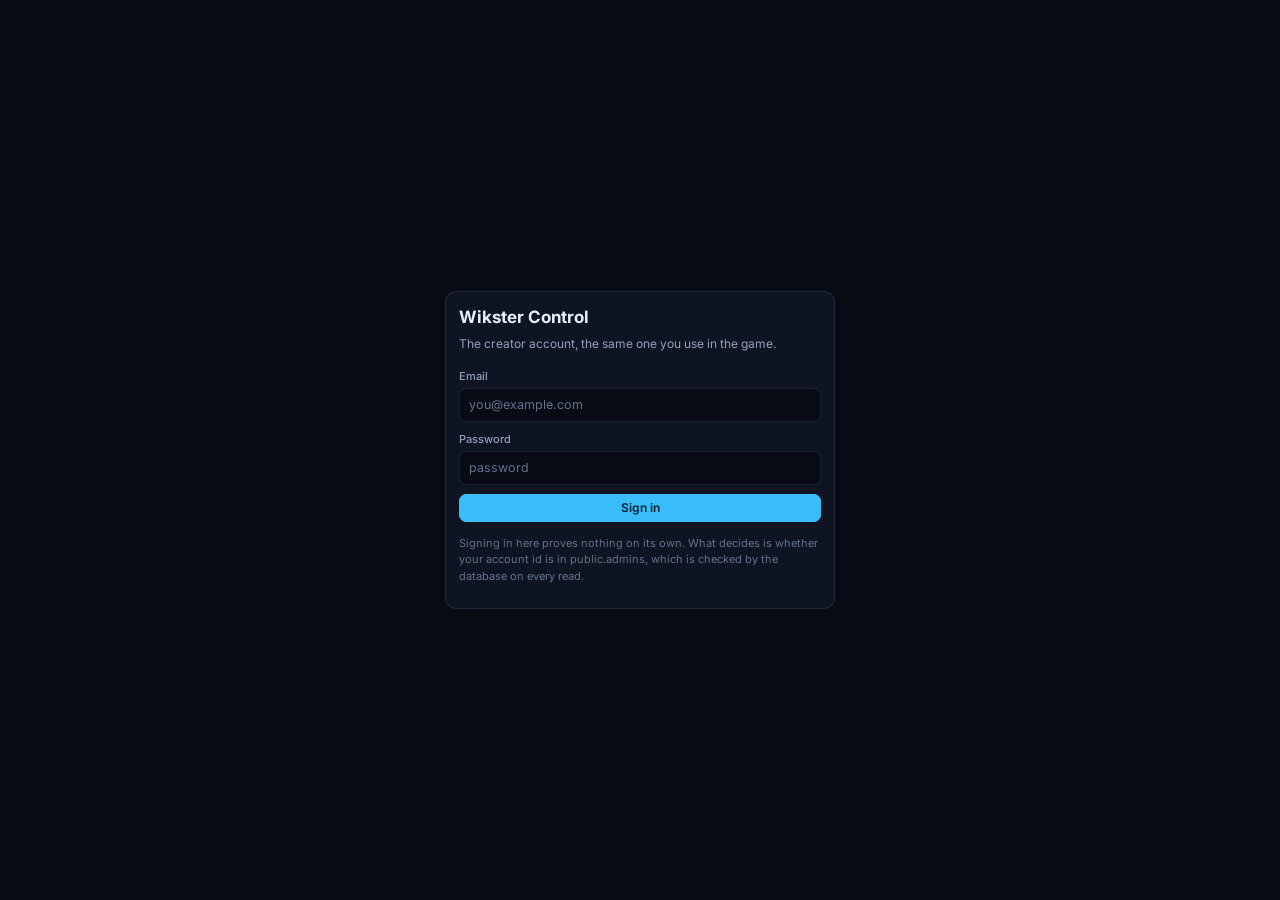
==== public/control/index.html @ cdb9cde1 "Two apps out of one wrapper, and the tools published where they can update The Android project build" ====
<!doctype html>
<html lang="en">
<head>
<!--
  Wikster Control, built into one file on 2026-09-07.
  Open it and sign in. Nothing here is a credential: what decides whether you
  see anything is whether the database lists your account in public.admins.
  Rebuild with: npm run onefile
-->
<meta charset="utf-8">
<meta name="viewport" content="width=device-width, initial-scale=1">
<meta name="robots" content="noindex, nofollow">
<link rel="manifest" href="./manifest.webmanifest">
<meta name="theme-color" content="#080b14">
<title>Wikster Control</title>
<link rel="icon" href="data:image/svg+xml,%3Csvg xmlns='http://www.w3.org/2000/svg' viewBox='0 0 32 32'%3E%3Crect width='32' height='32' rx='7' fill='%230b1020'/%3E%3Cpath d='M7 21 L11 11 L16 19 L21 11 L25 21' stroke='%2338bdf8' stroke-width='2.4' fill='none' stroke-linecap='round' stroke-linejoin='round'/%3E%3C/svg%3E">
<link rel="preconnect" href="https://fonts.googleapis.com">
<link rel="preconnect" href="https://fonts.gstatic.com" crossorigin>
<link rel="stylesheet" href="https://fonts.googleapis.com/css2?family=Inter:wght@400;500;600;700&family=JetBrains+Mono:wght@400;500;600&display=swap">
  <script type="module">(function(){const e=document.createElement("link").relList;if(e&&e.supports&&e.supports("modulepreload"))return;for(const s of document.querySelectorAll('link[rel="modulepreload"]'))n(s);new MutationObserver(s=>{for(const i of s)if(i.type==="childList")for(const a of i.addedNodes)a.tagName==="LINK"&&a.rel==="modulepreload"&&n(a)}).observe(document,{childList:!0,subtree:!0});function r(s){const i={};return s.integrity&&(i.integrity=s.integrity),s.referrerPolicy&&(i.referrerPolicy=s.referrerPolicy),s.crossOrigin==="use-credentials"?i.credentials="include":s.crossOrigin==="anonymous"?i.credentials="omit":i.credentials="same-origin",i}function n(s){if(s.ep)return;s.ep=!0;const i=r(s);fetch(s.href,i)}})();const ls=Symbol.for("@supabase/supabase-js.traceContextExtractor");function cs(){return globalThis[ls]}function Bt(t,e){var r={};for(var n in t)Object.prototype.hasOwnProperty.call(t,n)&&e.indexOf(n)<0&&(r[n]=t[n]);if(t!=null&&typeof Object.getOwnPropertySymbols=="function")for(var s=0,n=Object.getOwnPropertySymbols(t);s<n.length;s++)e.indexOf(n[s])<0&&Object.prototype.propertyIsEnumerable.call(t,n[s])&&(r[n[s]]=t[n[s]]);return r}function us(t,e,r,n){function s(i){return i instanceof r?i:new r(function(a){a(i)})}return new(r||(r=Promise))(function(i,a){function o(u){try{c(n.next(u))}catch(f){a(f)}}function l(u){try{c(n.throw(u))}catch(f){a(f)}}function c(u){u.done?i(u.value):s(u.value).then(o,l)}c((n=n.apply(t,e||[])).next())})}const hs=t=>t?(...e)=>t(...e):(...e)=>fetch(...e);class yr extends Error{constructor(e,r="FunctionsError",n){super(e),this.name=r,this.context=n}toJSON(){return{name:this.name,message:this.message,context:this.context}}}class ds extends yr{constructor(e){super("Failed to send a request to the Edge Function","FunctionsFetchError",e)}}class vr extends yr{constructor(e){super("Relay Error invoking the Edge Function","FunctionsRelayError",e)}}class _r extends yr{constructor(e){super("Edge Function returned a non-2xx status code","FunctionsHttpError",e)}}var tr;(function(t){t.Any="any",t.ApNortheast1="ap-northeast-1",t.ApNortheast2="ap-northeast-2",t.ApSouth1="ap-south-1",t.ApSoutheast1="ap-southeast-1",t.ApSoutheast2="ap-southeast-2",t.CaCentral1="ca-central-1",t.EuCentral1="eu-central-1",t.EuWest1="eu-west-1",t.EuWest2="eu-west-2",t.EuWest3="eu-west-3",t.SaEast1="sa-east-1",t.UsEast1="us-east-1",t.UsWest1="us-west-1",t.UsWest2="us-west-2"})(tr||(tr={}));class fs{constructor(e,{headers:r={},customFetch:n,region:s=tr.Any}={}){this.url=e,this.headers=r,this.region=s,this.fetch=hs(n)}setAuth(e){this.headers.Authorization=`Bearer ${e}`}invoke(e){return us(this,arguments,void 0,function*(r,n={}){var s,i;let a,o,l;try{const{headers:c,method:u,body:f,signal:p,timeout:h}=n;let g={},{region:m}=n;m||(m=this.region);const y=new URL(`${this.url}/${r}`);m&&m!=="any"&&(g["x-region"]=m,y.searchParams.set("forceFunctionRegion",m));let b;const _=!!c&&Object.keys(c).some(Ge=>Ge.toLowerCase()==="content-type");f&&!_?typeof Blob<"u"&&f instanceof Blob||f instanceof ArrayBuffer?(g["Content-Type"]="application/octet-stream",b=f):typeof f=="string"?(g["Content-Type"]="text/plain",b=f):typeof FormData<"u"&&f instanceof FormData?b=f:(g["Content-Type"]="application/json",b=JSON.stringify(f)):f&&typeof f!="string"&&!(typeof Blob<"u"&&f instanceof Blob)&&!(f instanceof ArrayBuffer)&&!(typeof FormData<"u"&&f instanceof FormData)?b=JSON.stringify(f):b=f;let w=p;h&&(o=new AbortController,a=setTimeout(()=>o.abort(),h),p?(w=o.signal,l=()=>o.abort(),p.addEventListener("abort",l)):w=o.signal);const A=yield this.fetch(y.toString(),{method:u||"POST",headers:Object.assign(Object.assign(Object.assign({},g),this.headers),c),body:b,signal:w}).catch(Ge=>{throw new ds(Ge)}),q=A.headers.get("x-relay-error");if(q&&q==="true")throw new vr(A);if(!A.ok)throw new _r(A);let R=((s=A.headers.get("Content-Type"))!==null&&s!==void 0?s:"text/plain").split(";")[0].trim().toLowerCase(),x;return R==="application/json"?x=yield A.json():R==="application/octet-stream"||R==="application/pdf"?x=yield A.blob():R==="text/event-stream"?x=A:R==="multipart/form-data"?x=yield A.formData():x=yield A.text(),{data:x,error:null,response:A}}catch(c){return{data:null,error:c,response:c instanceof _r||c instanceof vr?c.context:void 0}}finally{a&&clearTimeout(a),l&&((i=n.signal)===null||i===void 0||i.removeEventListener("abort",l))}})}}var Le=class extends Error{constructor(t){super(t.message),this.name="PostgrestError",this.details=t.details,this.hint=t.hint,this.code=t.code}toJSON(){return{name:this.name,message:this.message,details:this.details,hint:this.hint,code:this.code}}};const bn=3,kr=t=>Math.min(1e3*2**t,3e4),ps=[520,503],vn=["GET","HEAD","OPTIONS"];function st(t){"@babel/helpers - typeof";return st=typeof Symbol=="function"&&typeof Symbol.iterator=="symbol"?function(e){return typeof e}:function(e){return e&&typeof Symbol=="function"&&e.constructor===Symbol&&e!==Symbol.prototype?"symbol":typeof e},st(t)}function gs(t,e){if(st(t)!="object"||!t)return t;var r=t[Symbol.toPrimitive];if(r!==void 0){var n=r.call(t,e);if(st(n)!="object")return n;throw new TypeError("@@toPrimitive must return a primitive value.")}return(e==="string"?String:Number)(t)}function ms(t){var e=gs(t,"string");return st(e)=="symbol"?e:e+""}function ys(t,e,r){return(e=ms(e))in t?Object.defineProperty(t,e,{value:r,enumerable:!0,configurable:!0,writable:!0}):t[e]=r,t}function Sr(t,e){var r=Object.keys(t);if(Object.getOwnPropertySymbols){var n=Object.getOwnPropertySymbols(t);e&&(n=n.filter(function(s){return Object.getOwnPropertyDescriptor(t,s).enumerable})),r.push.apply(r,n)}return r}function be(t){for(var e=1;e<arguments.length;e++){var r=arguments[e]!=null?arguments[e]:{};e%2?Sr(Object(r),!0).forEach(function(n){ys(t,n,r[n])}):Object.getOwnPropertyDescriptors?Object.defineProperties(t,Object.getOwnPropertyDescriptors(r)):Sr(Object(r)).forEach(function(n){Object.defineProperty(t,n,Object.getOwnPropertyDescriptor(r,n))})}return t}function Er(t,e){return new Promise(r=>{if(e?.aborted){r();return}const n=setTimeout(()=>{e?.removeEventListener("abort",s),r()},t);function s(){clearTimeout(n),r()}e?.addEventListener("abort",s)})}function ws(t,e,r,n){return!(!n||r>=bn||!vn.includes(t)||!ps.includes(e))}async function _n(t,e,r,n){let s=0;for(;;){const o=be({},r.headers);s>0&&(o["X-Retry-Count"]=String(s));let l;try{l=await t(e,{method:r.method,headers:o,body:r.body,signal:r.signal})}catch(c){if(c?.name==="AbortError"||c?.code==="ABORT_ERR"||!vn.includes(r.method))throw c;if(n&&s<bn){const u=kr(s);s++,await Er(u,r.signal);continue}throw c}if(ws(r.method,l.status,s,n)){var i,a;const c=(i=(a=l.headers)===null||a===void 0?void 0:a.get("Retry-After"))!==null&&i!==void 0?i:null,u=c!==null?Math.max(0,parseInt(c,10)||0)*1e3:kr(s);await l.text(),s++,await Er(u,r.signal);continue}return l}}var bs=class{constructor(t){var e,r,n,s,i;this.shouldThrowOnError=!1,this.retryEnabled=!0,this.method=t.method,this.url=t.url,this.headers=new Headers(t.headers),this.schema=t.schema,this.body=t.body,this.shouldThrowOnError=(e=t.shouldThrowOnError)!==null&&e!==void 0?e:!1,this.signal=t.signal,this.isMaybeSingle=(r=t.isMaybeSingle)!==null&&r!==void 0?r:!1,this.shouldStripNulls=(n=t.shouldStripNulls)!==null&&n!==void 0?n:!1,this.urlLengthLimit=(s=t.urlLengthLimit)!==null&&s!==void 0?s:8e3,this.retryEnabled=(i=t.retry)!==null&&i!==void 0?i:!0,t.fetch?this.fetch=t.fetch:this.fetch=fetch}throwOnError(){return this.shouldThrowOnError=!0,this}stripNulls(){if(this.headers.get("Accept")==="text/csv")throw new Error("stripNulls() cannot be used with csv()");return this.shouldStripNulls=!0,this}setHeader(t,e){return this.headers=new Headers(this.headers),this.headers.set(t,e),this}retry(t){return this.retryEnabled=t,this}then(t,e){var r=this;if(this.schema===void 0||(["GET","HEAD"].includes(this.method)?this.headers.set("Accept-Profile",this.schema):this.headers.set("Content-Profile",this.schema)),this.method!=="GET"&&this.method!=="HEAD"&&this.headers.set("Content-Type","application/json"),this.shouldStripNulls){const a=this.headers.get("Accept");a==="application/vnd.pgrst.object+json"?this.headers.set("Accept","application/vnd.pgrst.object+json;nulls=stripped"):(!a||a==="application/json")&&this.headers.set("Accept","application/vnd.pgrst.array+json;nulls=stripped")}const n=this.fetch;let i=(async()=>{const a={};r.headers.forEach((l,c)=>{a[c]=l});const o=await _n(n,r.url.toString(),{method:r.method,headers:a,body:JSON.stringify(r.body,(l,c)=>typeof c=="bigint"?c.toString():c),signal:r.signal},r.retryEnabled);return await r.processResponse(o)})();return this.shouldThrowOnError||(i=i.catch(a=>{var o;let l="",c="",u="";const f=a?.cause;if(f){var p,h,g,m;const _=(p=f?.message)!==null&&p!==void 0?p:"",w=(h=f?.code)!==null&&h!==void 0?h:"";l=`${(g=a?.name)!==null&&g!==void 0?g:"FetchError"}: ${a?.message}`,l+=`

Caused by: ${(m=f?.name)!==null&&m!==void 0?m:"Error"}: ${_}`,w&&(l+=` (${w})`),f?.stack&&(l+=`
${f.stack}`)}else{var y;l=(y=a?.stack)!==null&&y!==void 0?y:""}const b=this.url.toString().length;return a?.name==="AbortError"||a?.code==="ABORT_ERR"?(u="",c="Request was aborted (timeout or manual cancellation)",b>this.urlLengthLimit&&(c+=`. Note: Your request URL is ${b} characters, which may exceed server limits. If selecting many fields, consider using views. If filtering with large arrays (e.g., .in('id', [many IDs])), consider using an RPC function to pass values server-side.`)):(f?.name==="HeadersOverflowError"||f?.code==="UND_ERR_HEADERS_OVERFLOW")&&(u="",c="HTTP headers exceeded server limits (typically 16KB)",b>this.urlLengthLimit&&(c+=`. Your request URL is ${b} characters. If selecting many fields, consider using views. If filtering with large arrays (e.g., .in('id', [200+ IDs])), consider using an RPC function instead.`)),{success:!1,error:{message:`${(o=a?.name)!==null&&o!==void 0?o:"FetchError"}: ${a?.message}`,details:l,hint:c,code:u},data:null,count:null,status:0,statusText:""}})),i.then(t,e)}async processResponse(t){var e=this;let r=null,n=null,s=null,i=t.status,a=t.statusText;if(t.ok){var o,l;if(e.method!=="HEAD"){var c;const h=await t.text();if(h!=="")if(e.headers.get("Accept")==="text/csv")n=h;else if(e.headers.get("Accept")&&(!((c=e.headers.get("Accept"))===null||c===void 0)&&c.includes("application/vnd.pgrst.plan+text")))n=h;else try{n=JSON.parse(h)}catch{if(r={message:h},n=null,e.shouldThrowOnError)throw new Le({message:h,details:"",hint:"",code:""})}}const f=(o=e.headers.get("Prefer"))===null||o===void 0?void 0:o.match(/count=(exact|planned|estimated)/),p=(l=t.headers.get("content-range"))===null||l===void 0?void 0:l.split("/");if(f&&p&&p.length>1&&(s=parseInt(p[1])),e.isMaybeSingle&&Array.isArray(n))if(n.length>1){if(r={code:"PGRST116",details:`Results contain ${n.length} rows, application/vnd.pgrst.object+json requires 1 row`,hint:null,message:"JSON object requested, multiple (or no) rows returned"},n=null,s=null,i=406,a="Not Acceptable",e.shouldThrowOnError){var u;throw new Le(be(be({},r),{},{hint:(u=r.hint)!==null&&u!==void 0?u:""}))}}else n.length===1?n=n[0]:n=null}else{const f=await t.text();try{r=JSON.parse(f),Array.isArray(r)&&t.status===404&&(n=[],r=null,i=200,a="OK")}catch{t.status===404&&f===""?(i=204,a="No Content"):r={message:f}}if(r&&e.shouldThrowOnError)throw new Le(r)}return{success:r===null,error:r,data:n,count:s,status:i,statusText:a}}returns(){return this}overrideTypes(){return this}},vs=class extends bs{throwOnError(){return super.throwOnError()}select(t){let e=!1;const r=(t??"*").split("").map(n=>/\s/.test(n)&&!e?"":(n==='"'&&(e=!e),n)).join("");return this.url.searchParams.set("select",r),this.headers.append("Prefer","return=representation"),this}order(t,{ascending:e=!0,nullsFirst:r,foreignTable:n,referencedTable:s=n}={}){const i=s?`${s}.order`:"order",a=this.url.searchParams.get(i);return this.url.searchParams.set(i,`${a?`${a},`:""}${t}.${e?"asc":"desc"}${r===void 0?"":r?".nullsfirst":".nullslast"}`),this}limit(t,{foreignTable:e,referencedTable:r=e}={}){const n=typeof r>"u"?"limit":`${r}.limit`;return this.url.searchParams.set(n,`${t}`),this}range(t,e,{foreignTable:r,referencedTable:n=r}={}){const s=typeof n>"u"?"offset":`${n}.offset`,i=typeof n>"u"?"limit":`${n}.limit`;return this.url.searchParams.set(s,`${t}`),this.url.searchParams.set(i,`${e-t+1}`),this}abortSignal(t){return this.signal=t,this}single(){return this.headers.set("Accept","application/vnd.pgrst.object+json"),this}maybeSingle(){return this.isMaybeSingle=!0,this}csv(){return this.headers.set("Accept","text/csv"),this}geojson(){return this.headers.set("Accept","application/geo+json"),this}explain({analyze:t=!1,verbose:e=!1,settings:r=!1,buffers:n=!1,wal:s=!1,format:i="text"}={}){var a;const o=[t?"analyze":null,e?"verbose":null,r?"settings":null,n?"buffers":null,s?"wal":null].filter(Boolean).join("|"),l=(a=this.headers.get("Accept"))!==null&&a!==void 0?a:"application/json";return this.headers.set("Accept",`application/vnd.pgrst.plan+${i}; for="${l}"; options=${o};`),i==="json"?this:this}rollback(){return this.headers.append("Prefer","tx=rollback"),this}returns(){return this}maxAffected(t){return this.headers.append("Prefer","handling=strict"),this.headers.append("Prefer",`max-affected=${t}`),this}};const Tr=new RegExp("[,()]");var je=class extends vs{throwOnError(){return super.throwOnError()}eq(t,e){return this.url.searchParams.append(t,`eq.${e}`),this}neq(t,e){return this.url.searchParams.append(t,`neq.${e}`),this}gt(t,e){return this.url.searchParams.append(t,`gt.${e}`),this}gte(t,e){return this.url.searchParams.append(t,`gte.${e}`),this}lt(t,e){return this.url.searchParams.append(t,`lt.${e}`),this}lte(t,e){return this.url.searchParams.append(t,`lte.${e}`),this}like(t,e){return this.url.searchParams.append(t,`like.${e}`),this}likeAllOf(t,e){return this.url.searchParams.append(t,`like(all).{${e.join(",")}}`),this}likeAnyOf(t,e){return this.url.searchParams.append(t,`like(any).{${e.join(",")}}`),this}ilike(t,e){return this.url.searchParams.append(t,`ilike.${e}`),this}ilikeAllOf(t,e){return this.url.searchParams.append(t,`ilike(all).{${e.join(",")}}`),this}ilikeAnyOf(t,e){return this.url.searchParams.append(t,`ilike(any).{${e.join(",")}}`),this}regexMatch(t,e){return this.url.searchParams.append(t,`match.${e}`),this}regexIMatch(t,e){return this.url.searchParams.append(t,`imatch.${e}`),this}is(t,e){return this.url.searchParams.append(t,`is.${e}`),this}isDistinct(t,e){return this.url.searchParams.append(t,`isdistinct.${e}`),this}in(t,e){const r=Array.from(new Set(e)).map(n=>typeof n=="string"&&Tr.test(n)?`"${n}"`:`${n}`).join(",");return this.url.searchParams.append(t,`in.(${r})`),this}notIn(t,e){const r=Array.from(new Set(e)).map(n=>typeof n=="string"&&Tr.test(n)?`"${n}"`:`${n}`).join(",");return this.url.searchParams.append(t,`not.in.(${r})`),this}contains(t,e){return typeof e=="string"?this.url.searchParams.append(t,`cs.${e}`):Array.isArray(e)?this.url.searchParams.append(t,`cs.{${e.join(",")}}`):this.url.searchParams.append(t,`cs.${JSON.stringify(e)}`),this}containedBy(t,e){return typeof e=="string"?this.url.searchParams.append(t,`cd.${e}`):Array.isArray(e)?this.url.searchParams.append(t,`cd.{${e.join(",")}}`):this.url.searchParams.append(t,`cd.${JSON.stringify(e)}`),this}rangeGt(t,e){return this.url.searchParams.append(t,`sr.${e}`),this}rangeGte(t,e){return this.url.searchParams.append(t,`nxl.${e}`),this}rangeLt(t,e){return this.url.searchParams.append(t,`sl.${e}`),this}rangeLte(t,e){return this.url.searchParams.append(t,`nxr.${e}`),this}rangeAdjacent(t,e){return this.url.searchParams.append(t,`adj.${e}`),this}overlaps(t,e){return typeof e=="string"?this.url.searchParams.append(t,`ov.${e}`):this.url.searchParams.append(t,`ov.{${e.join(",")}}`),this}textSearch(t,e,{config:r,type:n}={}){let s="";n==="plain"?s="pl":n==="phrase"?s="ph":n==="websearch"&&(s="w");const i=r===void 0?"":`(${r})`;return this.url.searchParams.append(t,`${s}fts${i}.${e}`),this}match(t){return Object.entries(t).filter(([e,r])=>r!==void 0).forEach(([e,r])=>{this.url.searchParams.append(e,`eq.${r}`)}),this}not(t,e,r){return this.url.searchParams.append(t,`not.${e}.${r}`),this}or(t,{foreignTable:e,referencedTable:r=e}={}){const n=r?`${r}.or`:"or";return this.url.searchParams.append(n,`(${t})`),this}filter(t,e,r){return this.url.searchParams.append(t,`${e}.${r}`),this}},_s=class{constructor(t,{headers:e={},schema:r,fetch:n,urlLengthLimit:s=8e3,retry:i}){this.url=t,this.headers=new Headers(e),this.schema=r,this.fetch=n,this.urlLengthLimit=s,this.retry=i}cloneRequestState(){return{url:new URL(this.url.toString()),headers:new Headers(this.headers)}}select(t,e){const{head:r=!1,count:n}=e??{},s=r?"HEAD":"GET";let i=!1;const a=(t??"*").split("").map(c=>/\s/.test(c)&&!i?"":(c==='"'&&(i=!i),c)).join(""),{url:o,headers:l}=this.cloneRequestState();return o.searchParams.set("select",a),n&&l.append("Prefer",`count=${n}`),new je({method:s,url:o,headers:l,schema:this.schema,fetch:this.fetch,urlLengthLimit:this.urlLengthLimit,retry:this.retry})}insert(t,{count:e,defaultToNull:r=!0}={}){var n;const s="POST",{url:i,headers:a}=this.cloneRequestState();if(e&&a.append("Prefer",`count=${e}`),r||a.append("Prefer","missing=default"),Array.isArray(t)){const o=t.reduce((l,c)=>l.concat(Object.keys(c)),[]);if(o.length>0){const l=[...new Set(o)].map(c=>`"${c}"`);i.searchParams.set("columns",l.join(","))}}return new je({method:s,url:i,headers:a,schema:this.schema,body:t,fetch:(n=this.fetch)!==null&&n!==void 0?n:fetch,urlLengthLimit:this.urlLengthLimit,retry:this.retry})}upsert(t,{onConflict:e,ignoreDuplicates:r=!1,count:n,defaultToNull:s=!0}={}){var i;const a="POST",{url:o,headers:l}=this.cloneRequestState();if(l.append("Prefer",`resolution=${r?"ignore":"merge"}-duplicates`),e!==void 0&&o.searchParams.set("on_conflict",e),n&&l.append("Prefer",`count=${n}`),s||l.append("Prefer","missing=default"),Array.isArray(t)){const c=t.reduce((u,f)=>u.concat(Object.keys(f)),[]);if(c.length>0){const u=[...new Set(c)].map(f=>`"${f}"`);o.searchParams.set("columns",u.join(","))}}return new je({method:a,url:o,headers:l,schema:this.schema,body:t,fetch:(i=this.fetch)!==null&&i!==void 0?i:fetch,urlLengthLimit:this.urlLengthLimit,retry:this.retry})}update(t,{count:e}={}){var r;const n="PATCH",{url:s,headers:i}=this.cloneRequestState();return e&&i.append("Prefer",`count=${e}`),new je({method:n,url:s,headers:i,schema:this.schema,body:t,fetch:(r=this.fetch)!==null&&r!==void 0?r:fetch,urlLengthLimit:this.urlLengthLimit,retry:this.retry})}delete({count:t}={}){var e;const r="DELETE",{url:n,headers:s}=this.cloneRequestState();return t&&s.append("Prefer",`count=${t}`),new je({method:r,url:n,headers:s,schema:this.schema,fetch:(e=this.fetch)!==null&&e!==void 0?e:fetch,urlLengthLimit:this.urlLengthLimit,retry:this.retry})}};function ks(t,e){try{const a=JSON.parse(t);if(a&&typeof a=="object"&&!Array.isArray(a)){var r,n,s,i;return new Le({message:String((r=a.message)!==null&&r!==void 0?r:t),details:(n=a.details)!==null&&n!==void 0?n:"",hint:(s=a.hint)!==null&&s!==void 0?s:"",code:(i=a.code)!==null&&i!==void 0?i:""})}}catch{}return new Le({message:t||e,details:"",hint:"",code:""})}function Ar(t,e,r){var n;const s=t;return{success:!1,error:new Le({message:`${(n=s?.name)!==null&&n!==void 0?n:"FetchError"}: ${s?.message}`,details:"",hint:"",code:""}),data:null,count:null,status:e,statusText:r}}var Ss=class kn{constructor(e,{headers:r={},schema:n,fetch:s,timeout:i,urlLengthLimit:a=8e3,retry:o}={}){this.url=e,this.headers=new Headers(r),this.schemaName=n,this.urlLengthLimit=a;const l=s??globalThis.fetch;i!==void 0&&i>0?this.fetch=(c,u)=>{const f=new AbortController,p=setTimeout(()=>f.abort(),i),h=u?.signal;if(h){if(h.aborted)return clearTimeout(p),l(c,u);const g=()=>{clearTimeout(p),f.abort()};return h.addEventListener("abort",g,{once:!0}),l(c,be(be({},u),{},{signal:f.signal})).finally(()=>{clearTimeout(p),h.removeEventListener("abort",g)})}return l(c,be(be({},u),{},{signal:f.signal})).finally(()=>clearTimeout(p))}:this.fetch=l,this.retry=o}from(e){if(!e||typeof e!="string"||e.trim()==="")throw new Error("Invalid relation name: relation must be a non-empty string.");return new _s(new URL(`${this.url}/${e}`),{headers:new Headers(this.headers),schema:this.schemaName,fetch:this.fetch,urlLengthLimit:this.urlLengthLimit,retry:this.retry})}schema(e){return new kn(this.url,{headers:this.headers,schema:e,fetch:this.fetch,urlLengthLimit:this.urlLengthLimit,retry:this.retry})}async getOpenApiSpec(){var e=this,r;const n=new Headers(e.headers);n.set("Accept","application/openapi+json"),e.schemaName&&n.set("Accept-Profile",e.schemaName);const s={};n.forEach((c,u)=>{s[u]=c});const i=(r=e.fetch)!==null&&r!==void 0?r:globalThis.fetch;let a;try{var o;a=await _n(i,`${e.url}/`,{method:"GET",headers:s},(o=e.retry)!==null&&o!==void 0?o:!0)}catch(c){return Ar(c,0,"")}let l;try{l=await a.text()}catch(c){return Ar(c,a.status,a.statusText)}if(a.ok)try{return{success:!0,error:null,data:JSON.parse(l),count:null,status:a.status,statusText:a.statusText}}catch{}return{success:!1,error:ks(l,a.statusText),data:null,count:null,status:a.status,statusText:a.statusText}}rpc(e,r={},{head:n=!1,get:s=!1,count:i}={}){var a;let o;const l=new URL(`${this.url}/rpc/${e}`);let c;const u=h=>h!==null&&typeof h=="object"&&(!Array.isArray(h)||h.some(u)),f=n&&Object.values(r).some(u);f?(o="POST",c=r):n||s?(o=n?"HEAD":"GET",Object.entries(r).filter(([h,g])=>g!==void 0).map(([h,g])=>[h,Array.isArray(g)?`{${g.join(",")}}`:`${g}`]).forEach(([h,g])=>{l.searchParams.append(h,g)})):(o="POST",c=r);const p=new Headers(this.headers);return f?p.set("Prefer",i?`count=${i},return=minimal`:"return=minimal"):i&&p.set("Prefer",`count=${i}`),new je({method:o,url:l,headers:p,schema:this.schemaName,body:c,fetch:(a=this.fetch)!==null&&a!==void 0?a:fetch,urlLengthLimit:this.urlLengthLimit,retry:this.retry})}};class Es{constructor(){}static detectEnvironment(){var e;if(typeof WebSocket<"u")return{type:"native",wsConstructor:WebSocket};const r=globalThis;if(typeof globalThis<"u"&&typeof r.WebSocket<"u")return{type:"native",wsConstructor:r.WebSocket};const n=typeof global<"u"?global:void 0;if(n&&typeof n.WebSocket<"u")return{type:"native",wsConstructor:n.WebSocket};if(typeof globalThis<"u"&&typeof r.WebSocketPair<"u"&&typeof globalThis.WebSocket>"u")return{type:"cloudflare",error:"Cloudflare Workers detected. WebSocket clients are not supported in Cloudflare Workers.",workaround:"Use Cloudflare Workers WebSocket API for server-side WebSocket handling, or deploy to a different runtime."};if(typeof globalThis<"u"&&r.EdgeRuntime||typeof navigator<"u"&&(!((e=navigator.userAgent)===null||e===void 0)&&e.includes("Vercel-Edge")))return{type:"unsupported",error:"Edge runtime detected (Vercel Edge/Netlify Edge). WebSockets are not supported in edge functions.",workaround:"Use serverless functions or a different deployment target for WebSocket functionality."};const s=globalThis.process;if(s){const i=s.versions;if(i&&i.node)return{type:"unsupported",error:"Node.js detected but native WebSocket not found.",workaround:"Ensure you are running Node.js 22+ or provide a WebSocket implementation via the transport option."}}return{type:"unsupported",error:"Unknown JavaScript runtime without WebSocket support.",workaround:"Ensure you're running in a supported environment (browser, Node.js, Deno) or provide a custom WebSocket implementation."}}static getWebSocketConstructor(){const e=this.detectEnvironment();if(e.wsConstructor)return e.wsConstructor;let r=e.error||"WebSocket not supported in this environment.";throw e.workaround&&(r+=`

Suggested solution: ${e.workaround}`),new Error(r)}static isWebSocketSupported(){try{return this.detectEnvironment().type==="native"}catch{return!1}}}const Ts="2.116.0",As=`realtime-js/${Ts}`,Rs="1.0.0",Sn="2.0.0",Os=Sn,Cs=1e4,xs=15e3,$s=1e4,Ps=100,fe={closed:"closed",errored:"errored",joined:"joined",joining:"joining",leaving:"leaving"},En={close:"phx_close",error:"phx_error",join:"phx_join",leave:"phx_leave",access_token:"access_token"},rr={connecting:"connecting",closing:"closing",closed:"closed"};class Is{constructor(e){this.HEADER_LENGTH=1,this.USER_BROADCAST_PUSH_META_LENGTH=6,this.KINDS={userBroadcastPush:3,userBroadcast:4},this.BINARY_ENCODING=0,this.JSON_ENCODING=1,this.BROADCAST_EVENT="broadcast",this.allowedMetadataKeys=[],this.allowedMetadataKeys=e??[]}encode(e,r){if(e.event===this.BROADCAST_EVENT&&!(e.payload instanceof ArrayBuffer)&&typeof e.payload.event=="string")return r(this._binaryEncodeUserBroadcastPush(e));let n=[e.join_ref,e.ref,e.topic,e.event,e.payload];return r(JSON.stringify(n))}_binaryEncodeUserBroadcastPush(e){var r;return this._isArrayBuffer((r=e.payload)===null||r===void 0?void 0:r.payload)?this._encodeBinaryUserBroadcastPush(e):this._encodeJsonUserBroadcastPush(e)}_encodeBinaryUserBroadcastPush(e){var r,n;const s=(n=(r=e.payload)===null||r===void 0?void 0:r.payload)!==null&&n!==void 0?n:new ArrayBuffer(0);return this._encodeUserBroadcastPush(e,this.BINARY_ENCODING,s)}_encodeJsonUserBroadcastPush(e){var r,n;const s=(n=(r=e.payload)===null||r===void 0?void 0:r.payload)!==null&&n!==void 0?n:{},a=new TextEncoder().encode(JSON.stringify(s)).buffer;return this._encodeUserBroadcastPush(e,this.JSON_ENCODING,a)}_encodeUserBroadcastPush(e,r,n){var s,i;const a=new TextEncoder,o=a.encode(e.topic),l=a.encode((s=e.ref)!==null&&s!==void 0?s:""),c=a.encode((i=e.join_ref)!==null&&i!==void 0?i:""),u=a.encode(e.payload.event),f=this.allowedMetadataKeys?this._pick(e.payload,this.allowedMetadataKeys):{},p=a.encode(Object.keys(f).length===0?"":JSON.stringify(f));if(c.length>255)throw new Error(`joinRef length ${c.length} exceeds maximum of 255`);if(l.length>255)throw new Error(`ref length ${l.length} exceeds maximum of 255`);if(o.length>255)throw new Error(`topic length ${o.length} exceeds maximum of 255`);if(u.length>255)throw new Error(`userEvent length ${u.length} exceeds maximum of 255`);if(p.length>255)throw new Error(`metadata length ${p.length} exceeds maximum of 255`);const h=this.USER_BROADCAST_PUSH_META_LENGTH+c.length+l.length+o.length+u.length+p.length,g=new ArrayBuffer(this.HEADER_LENGTH+h),m=new DataView(g),y=new Uint8Array(g);let b=0;m.setUint8(b++,this.KINDS.userBroadcastPush),m.setUint8(b++,c.length),m.setUint8(b++,l.length),m.setUint8(b++,o.length),m.setUint8(b++,u.length),m.setUint8(b++,p.length),m.setUint8(b++,r),y.set(c,b),b+=c.length,y.set(l,b),b+=l.length,y.set(o,b),b+=o.length,y.set(u,b),b+=u.length,y.set(p,b),b+=p.length;var _=new Uint8Array(g.byteLength+n.byteLength);return _.set(new Uint8Array(g),0),_.set(new Uint8Array(n),g.byteLength),_.buffer}decode(e,r){if(this._isArrayBuffer(e)){let n=this._binaryDecode(e);return r(n)}if(typeof e=="string"){const n=JSON.parse(e),[s,i,a,o,l]=n;return r({join_ref:s,ref:i,topic:a,event:o,payload:l})}return r({})}_binaryDecode(e){const r=new DataView(e),n=r.getUint8(0),s=new TextDecoder;switch(n){case this.KINDS.userBroadcast:return this._decodeUserBroadcast(e,r,s)}}_decodeUserBroadcast(e,r,n){const s=r.getUint8(1),i=r.getUint8(2),a=r.getUint8(3),o=r.getUint8(4);let l=this.HEADER_LENGTH+4;const c=n.decode(e.slice(l,l+s));l=l+s;const u=n.decode(e.slice(l,l+i));l=l+i;const f=n.decode(e.slice(l,l+a));l=l+a;const p=e.slice(l,e.byteLength),h=o===this.JSON_ENCODING?JSON.parse(n.decode(p)):p,g={type:this.BROADCAST_EVENT,event:u,payload:h};return a>0&&(g.meta=JSON.parse(f)),{join_ref:null,ref:null,topic:c,event:this.BROADCAST_EVENT,payload:g}}_isArrayBuffer(e){var r;return e instanceof ArrayBuffer||((r=e?.constructor)===null||r===void 0?void 0:r.name)==="ArrayBuffer"}_pick(e,r){return!e||typeof e!="object"?{}:Object.fromEntries(Object.entries(e).filter(([n])=>r.includes(n)))}}var C;(function(t){t.abstime="abstime",t.bool="bool",t.date="date",t.daterange="daterange",t.float4="float4",t.float8="float8",t.int2="int2",t.int4="int4",t.int4range="int4range",t.int8="int8",t.int8range="int8range",t.json="json",t.jsonb="jsonb",t.money="money",t.numeric="numeric",t.oid="oid",t.reltime="reltime",t.text="text",t.time="time",t.timestamp="timestamp",t.timestamptz="timestamptz",t.timetz="timetz",t.tsrange="tsrange",t.tstzrange="tstzrange"})(C||(C={}));const Rr=(t,e,r={})=>{var n;const s=(n=r.skipTypes)!==null&&n!==void 0?n:[];return e?Object.keys(e).reduce((i,a)=>(i[a]=js(a,t,e,s),i),{}):{}},js=(t,e,r,n)=>{const s=e.find(o=>o.name===t),i=s?.type,a=r[t];return i&&!n.includes(i)?Tn(i,a):nr(a)},Tn=(t,e)=>{if(t.charAt(0)==="_"){const r=t.slice(1,t.length);return Ds(e,r)}switch(t){case C.bool:return Ns(e);case C.float4:case C.float8:case C.int2:case C.int4:case C.int8:case C.numeric:case C.oid:return Ls(e);case C.json:case C.jsonb:return Us(e);case C.timestamp:return qs(e);case C.abstime:case C.date:case C.daterange:case C.int4range:case C.int8range:case C.money:case C.reltime:case C.text:case C.time:case C.timestamptz:case C.timetz:case C.tsrange:case C.tstzrange:return nr(e);default:return nr(e)}},nr=t=>t,Ns=t=>{switch(t){case"t":return!0;case"f":return!1;default:return t}},Ls=t=>{if(typeof t=="string"){const e=parseFloat(t);if(!Number.isNaN(e))return e}return t},Us=t=>{if(typeof t=="string")try{return JSON.parse(t)}catch{return t}return t},Ds=(t,e)=>{if(typeof t!="string")return t;const r=t.length-1,n=t[r];if(t[0]==="{"&&n==="}"){let i;const a=t.slice(1,r);try{i=JSON.parse("["+a+"]")}catch{i=a?a.split(","):[]}return i.map(o=>Tn(e,o))}return t},qs=t=>typeof t=="string"?t.replace(" ","T"):t,An=t=>{const e=new URL(t);return e.protocol=e.protocol.replace(/^ws/i,"http"),e.pathname=e.pathname.replace(/\/+$/,"").replace(/\/socket\/websocket$/i,"").replace(/\/socket$/i,"").replace(/\/websocket$/i,""),e.pathname===""||e.pathname==="/"?e.pathname="/api/broadcast":e.pathname=e.pathname+"/api/broadcast",e.href};var Ue=t=>typeof t=="function"?t:function(){return t},Bs=typeof self<"u"?self:null,Ne=typeof window<"u"?window:null,ee=Bs||Ne||globalThis,Ms="2.0.0",Fs=1e4,Ws=1e3,Hs=100,te={connecting:0,open:1,closing:2,closed:3},F={closed:"closed",errored:"errored",joined:"joined",joining:"joining",leaving:"leaving"},ae={close:"phx_close",error:"phx_error",join:"phx_join",reply:"phx_reply",leave:"phx_leave"},sr={longpoll:"longpoll",websocket:"websocket"},Gs={complete:4},ir="base64url.bearer.phx.",gt=class{constructor(t,e,r,n){this.channel=t,this.event=e,this.payload=r||function(){return{}},this.receivedResp=null,this.timeout=n,this.timeoutTimer=null,this.recHooks=[],this.sent=!1,this.ref=void 0}resend(t){this.timeout=t,this.reset(),this.send()}send(){this.hasReceived("timeout")||(this.startTimeout(),this.sent=!0,this.channel.socket.push({topic:this.channel.topic,event:this.event,payload:this.payload(),ref:this.ref,join_ref:this.channel.joinRef()}))}receive(t,e){return this.hasReceived(t)&&e(this.receivedResp.response),this.recHooks.push({status:t,callback:e}),this}reset(){this.cancelRefEvent(),this.ref=null,this.refEvent=null,this.receivedResp=null,this.sent=!1}destroy(){this.cancelRefEvent(),this.cancelTimeout()}matchReceive({status:t,response:e,_ref:r}){this.recHooks.filter(n=>n.status===t).forEach(n=>n.callback(e))}cancelRefEvent(){this.refEvent&&this.channel.off(this.refEvent)}cancelTimeout(){clearTimeout(this.timeoutTimer),this.timeoutTimer=null}startTimeout(){this.timeoutTimer&&this.cancelTimeout(),this.ref=this.channel.socket.makeRef(),this.refEvent=this.channel.replyEventName(this.ref),this.channel.on(this.refEvent,t=>{this.cancelRefEvent(),this.cancelTimeout(),this.receivedResp=t,this.matchReceive(t)}),this.timeoutTimer=setTimeout(()=>{this.trigger("timeout",{})},this.timeout)}hasReceived(t){return this.receivedResp&&this.receivedResp.status===t}trigger(t,e){this.channel.trigger(this.refEvent,{status:t,response:e})}},Rn=class{constructor(t,e){this.callback=t,this.timerCalc=e,this.timer=void 0,this.tries=0}reset(){this.tries=0,clearTimeout(this.timer)}scheduleTimeout(){clearTimeout(this.timer),this.timer=setTimeout(()=>{this.tries=this.tries+1,this.callback()},this.timerCalc(this.tries+1))}},Ks=class{constructor(t,e,r){this.state=F.closed,this.topic=t,this.params=Ue(e||{}),this.socket=r,this.bindings=[],this.bindingRef=0,this.timeout=this.socket.timeout,this.joinedOnce=!1,this.joinPush=new gt(this,ae.join,this.params,this.timeout),this.pushBuffer=[],this.stateChangeRefs=[],this.rejoinTimer=new Rn(()=>{this.socket.isConnected()&&this.rejoin()},this.socket.rejoinAfterMs),this.stateChangeRefs.push(this.socket.onError(()=>this.rejoinTimer.reset())),this.stateChangeRefs.push(this.socket.onOpen(()=>{this.rejoinTimer.reset(),this.isErrored()&&this.rejoin()})),this.joinPush.receive("ok",()=>{this.state=F.joined,this.rejoinTimer.reset(),this.pushBuffer.forEach(n=>n.send()),this.pushBuffer=[]}),this.joinPush.receive("error",n=>{this.state=F.errored,this.socket.hasLogger()&&this.socket.log("channel",`error ${this.topic}`,n),this.socket.isConnected()&&this.rejoinTimer.scheduleTimeout()}),this.onClose(()=>{this.rejoinTimer.reset(),this.socket.hasLogger()&&this.socket.log("channel",`close ${this.topic}`),this.state=F.closed,this.socket.remove(this)}),this.onError(n=>{this.socket.hasLogger()&&this.socket.log("channel",`error ${this.topic}`,n),this.isJoining()&&this.joinPush.reset(),this.state=F.errored,this.socket.isConnected()&&this.rejoinTimer.scheduleTimeout()}),this.joinPush.receive("timeout",()=>{this.socket.hasLogger()&&this.socket.log("channel",`timeout ${this.topic}`,this.joinPush.timeout),new gt(this,ae.leave,Ue({}),this.timeout).send(),this.state=F.errored,this.joinPush.reset(),this.socket.isConnected()&&this.rejoinTimer.scheduleTimeout()}),this.on(ae.reply,(n,s)=>{this.trigger(this.replyEventName(s),n)})}join(t=this.timeout){if(this.joinedOnce)throw new Error("tried to join multiple times. 'join' can only be called a single time per channel instance");return this.timeout=t,this.joinedOnce=!0,this.rejoin(),this.joinPush}teardown(){this.pushBuffer.forEach(t=>t.destroy()),this.pushBuffer=[],this.rejoinTimer.reset(),this.joinPush.destroy(),this.state=F.closed,this.bindings=[]}onClose(t){this.on(ae.close,t)}onError(t){return this.on(ae.error,e=>t(e))}on(t,e){let r=this.bindingRef++;return this.bindings.push({event:t,ref:r,callback:e}),r}off(t,e){this.bindings=this.bindings.filter(r=>!(r.event===t&&(typeof e>"u"||e===r.ref)))}canPush(){return this.socket.isConnected()&&this.isJoined()}push(t,e,r=this.timeout){if(e=e||{},!this.joinedOnce)throw new Error(`tried to push '${t}' to '${this.topic}' before joining. Use channel.join() before pushing events`);let n=new gt(this,t,function(){return e},r);return this.canPush()?n.send():(n.startTimeout(),this.pushBuffer.push(n)),n}leave(t=this.timeout){this.rejoinTimer.reset(),this.joinPush.cancelTimeout(),this.state=F.leaving;let e=()=>{this.socket.hasLogger()&&this.socket.log("channel",`leave ${this.topic}`),this.trigger(ae.close,"leave")},r=new gt(this,ae.leave,Ue({}),t);return r.receive("ok",()=>e()).receive("timeout",()=>e()),r.send(),this.canPush()||r.trigger("ok",{}),r}onMessage(t,e,r){return e}filterBindings(t,e,r){return!0}isMember(t,e,r,n){return this.topic!==t?!1:n&&n!==this.joinRef()?(this.socket.hasLogger()&&this.socket.log("channel","dropping outdated message",{topic:t,event:e,payload:r,joinRef:n}),!1):!0}joinRef(){return this.joinPush.ref}rejoin(t=this.timeout){this.isLeaving()||(this.socket.leaveOpenTopic(this.topic),this.state=F.joining,this.joinPush.resend(t))}trigger(t,e,r,n){let s=this.onMessage(t,e,r,n);if(e&&!s)throw new Error("channel onMessage callbacks must return the payload, modified or unmodified");let i=this.bindings.filter(a=>a.event===t&&this.filterBindings(a,e,r));for(let a=0;a<i.length;a++)i[a].callback(s,r,n||this.joinRef())}replyEventName(t){return`chan_reply_${t}`}isClosed(){return this.state===F.closed}isErrored(){return this.state===F.errored}isJoined(){return this.state===F.joined}isJoining(){return this.state===F.joining}isLeaving(){return this.state===F.leaving}},Ot=class{static request(t,e,r,n,s,i,a){if(ee.XDomainRequest){let o=new ee.XDomainRequest;return this.xdomainRequest(o,t,e,n,s,i,a)}else if(ee.XMLHttpRequest){let o=new ee.XMLHttpRequest;return this.xhrRequest(o,t,e,r,n,s,i,a)}else{if(ee.fetch&&ee.AbortController)return this.fetchRequest(t,e,r,n,s,i,a);throw new Error("No suitable XMLHttpRequest implementation found")}}static fetchRequest(t,e,r,n,s,i,a){let o={method:t,headers:r,body:n},l=null;return s&&(l=new AbortController,setTimeout(()=>l.abort(),s),o.signal=l.signal),ee.fetch(e,o).then(c=>c.text()).then(c=>this.parseJSON(c)).then(c=>a&&a(c)).catch(c=>{c.name==="AbortError"&&i?i():a&&a(null)}),l}static xdomainRequest(t,e,r,n,s,i,a){return t.timeout=s,t.open(e,r),t.onload=()=>{let o=this.parseJSON(t.responseText);a&&a(o)},i&&(t.ontimeout=i),t.onprogress=()=>{},t.send(n),t}static xhrRequest(t,e,r,n,s,i,a,o){t.open(e,r,!0),t.timeout=i;for(let[l,c]of Object.entries(n))t.setRequestHeader(l,c);return t.onerror=()=>o&&o(null),t.onreadystatechange=()=>{if(t.readyState===Gs.complete&&o){let l=this.parseJSON(t.responseText);o(l)}},a&&(t.ontimeout=a),t.send(s),t}static parseJSON(t){if(!t||t==="")return null;try{return JSON.parse(t)}catch{return console&&console.log("failed to parse JSON response",t),null}}static serialize(t,e){let r=[];for(var n in t){if(!Object.prototype.hasOwnProperty.call(t,n))continue;let s=e?`${e}[${n}]`:n,i=t[n];typeof i=="object"?r.push(this.serialize(i,s)):r.push(encodeURIComponent(s)+"="+encodeURIComponent(i))}return r.join("&")}static appendParams(t,e){if(Object.keys(e).length===0)return t;let r=t.match(/\?/)?"&":"?";return`${t}${r}${this.serialize(e)}`}},Vs=t=>{let e="",r=new Uint8Array(t),n=r.byteLength;for(let s=0;s<n;s++)e+=String.fromCharCode(r[s]);return btoa(e)},Ae=class{constructor(t,e){e&&e.length===2&&e[1].startsWith(ir)&&(this.authToken=atob(e[1].slice(ir.length))),this.endPoint=null,this.token=null,this.skipHeartbeat=!0,this.reqs=new Set,this.awaitingBatchAck=!1,this.currentBatch=null,this.currentBatchTimer=null,this.batchBuffer=[],this.onopen=function(){},this.onerror=function(){},this.onmessage=function(){},this.onclose=function(){},this.pollEndpoint=this.normalizeEndpoint(t),this.readyState=te.connecting,setTimeout(()=>this.poll(),0)}normalizeEndpoint(t){return t.replace("ws://","http://").replace("wss://","https://").replace(new RegExp("(.*)/"+sr.websocket),"$1/"+sr.longpoll)}endpointURL(){return Ot.appendParams(this.pollEndpoint,{token:this.token})}closeAndRetry(t,e,r){this.close(t,e,r),this.readyState=te.connecting}ontimeout(){this.onerror("timeout"),this.closeAndRetry(1005,"timeout",!1)}isActive(){return this.readyState===te.open||this.readyState===te.connecting}poll(){const t={Accept:"application/json"};this.authToken&&(t["X-Phoenix-AuthToken"]=this.authToken),this.ajax("GET",t,null,()=>this.ontimeout(),e=>{if(e){var{status:r,token:n,messages:s}=e;if(r===410&&this.token!==null){this.onerror(410),this.closeAndRetry(3410,"session_gone",!1);return}this.token=n}else r=0;switch(r){case 200:s.forEach(i=>{setTimeout(()=>this.onmessage({data:i}),0)}),this.poll();break;case 204:this.poll();break;case 410:this.readyState=te.open,this.onopen({}),this.poll();break;case 403:this.onerror(403),this.close(1008,"forbidden",!1);break;case 0:case 500:this.onerror(500),this.closeAndRetry(1011,"internal server error",500);break;default:throw new Error(`unhandled poll status ${r}`)}})}send(t){typeof t!="string"&&(t=Vs(t)),this.currentBatch?this.currentBatch.push(t):this.awaitingBatchAck?this.batchBuffer.push(t):(this.currentBatch=[t],this.currentBatchTimer=setTimeout(()=>{this.batchSend(this.currentBatch),this.currentBatch=null},0))}batchSend(t,e=0){this.awaitingBatchAck=!0;const r=e+Hs,n=t.slice(e,r);this.ajax("POST",{"Content-Type":"application/x-ndjson"},n.join(`
`),()=>this.onerror("timeout"),s=>{!s||s.status!==200?(this.awaitingBatchAck=!1,this.onerror(s&&s.status),this.closeAndRetry(1011,"internal server error",!1)):r<t.length?this.batchSend(t,r):this.batchBuffer.length>0?(this.batchSend(this.batchBuffer),this.batchBuffer=[]):this.awaitingBatchAck=!1})}close(t,e,r){for(let s of this.reqs)s.abort();this.readyState=te.closed;let n=Object.assign({code:1e3,reason:void 0,wasClean:!0},{code:t,reason:e,wasClean:r});this.batchBuffer=[],clearTimeout(this.currentBatchTimer),this.currentBatchTimer=null,typeof CloseEvent<"u"?this.onclose(new CloseEvent("close",n)):this.onclose(n)}ajax(t,e,r,n,s){let i,a=()=>{this.reqs.delete(i),n()};i=Ot.request(t,this.endpointURL(),e,r,this.timeout,a,o=>{this.reqs.delete(i),this.isActive()&&s(o)}),this.reqs.add(i)}},zs=class Xe{constructor(e,r={}){let n=r.events||{state:"presence_state",diff:"presence_diff"};this.state=Object.create(null),this.pendingDiffs=[],this.channel=e,this.joinRef=null,this.caller={onJoin:function(){},onLeave:function(){},onSync:function(){}},this.channel.on(n.state,s=>{let{onJoin:i,onLeave:a,onSync:o}=this.caller;this.joinRef=this.channel.joinRef(),this.state=Xe.syncState(this.state,s,i,a),this.pendingDiffs.forEach(l=>{this.state=Xe.syncDiff(this.state,l,i,a)}),this.pendingDiffs=[],o()}),this.channel.on(n.diff,s=>{let{onJoin:i,onLeave:a,onSync:o}=this.caller;this.inPendingSyncState()?this.pendingDiffs.push(s):(this.state=Xe.syncDiff(this.state,s,i,a),o())})}onJoin(e){this.caller.onJoin=e}onLeave(e){this.caller.onLeave=e}onSync(e){this.caller.onSync=e}list(e){return Xe.list(this.state,e)}inPendingSyncState(){return!this.joinRef||this.joinRef!==this.channel.joinRef()}static syncState(e,r,n,s){let i=this.toNullProtoObj(this.clone(e));r=this.toNullProtoObj(r);let a=Object.create(null),o=Object.create(null);return this.map(i,(l,c)=>{r[l]||(o[l]=c)}),this.map(r,(l,c)=>{let u=i[l];if(u){let f=c.metas.map(m=>m.phx_ref),p=u.metas.map(m=>m.phx_ref),h=c.metas.filter(m=>p.indexOf(m.phx_ref)<0),g=u.metas.filter(m=>f.indexOf(m.phx_ref)<0);h.length>0&&(a[l]=c,a[l].metas=h),g.length>0&&(o[l]=this.clone(u),o[l].metas=g)}else a[l]=c}),this.syncDiff(i,{joins:a,leaves:o},n,s)}static syncDiff(e,r,n,s){e=this.toNullProtoObj(e);let{joins:i,leaves:a}=this.clone(r);return n||(n=function(){}),s||(s=function(){}),this.map(i,(o,l)=>{let c=e[o];if(e[o]=this.clone(l),c){let u=e[o].metas.map(p=>p.phx_ref),f=c.metas.filter(p=>u.indexOf(p.phx_ref)<0);e[o].metas.unshift(...f)}n(o,c,l)}),this.map(a,(o,l)=>{let c=e[o];if(!c)return;let u=l.metas.map(f=>f.phx_ref);c.metas=c.metas.filter(f=>u.indexOf(f.phx_ref)<0),s(o,c,l),c.metas.length===0&&delete e[o]}),e}static list(e,r){return r||(r=function(n,s){return s}),this.map(e,(n,s)=>r(n,s))}static map(e,r){return Object.getOwnPropertyNames(e).map(n=>r(n,e[n]))}static toNullProtoObj(e){if(Object.getPrototypeOf(e)===null)return e;let r=Object.create(null);return Object.getOwnPropertyNames(e).forEach(n=>{r[n]=e[n]}),r}static clone(e){return JSON.parse(JSON.stringify(e))}},mt={HEADER_LENGTH:1,META_LENGTH:4,KINDS:{push:0,reply:1,broadcast:2},encode(t,e){if(t.payload.constructor===ArrayBuffer)return e(this.binaryEncode(t));{let r=[t.join_ref,t.ref,t.topic,t.event,t.payload];return e(JSON.stringify(r))}},decode(t,e){if(t.constructor===ArrayBuffer)return e(this.binaryDecode(t));{let[r,n,s,i,a]=JSON.parse(t);return e({join_ref:r,ref:n,topic:s,event:i,payload:a})}},binaryEncode(t){let{join_ref:e,ref:r,event:n,topic:s,payload:i}=t,a=new TextEncoder,o=a.encode(e),l=a.encode(r),c=a.encode(s),u=a.encode(n);this.assertFieldSize(o.byteLength,"join_ref"),this.assertFieldSize(l.byteLength,"ref"),this.assertFieldSize(c.byteLength,"topic"),this.assertFieldSize(u.byteLength,"event");let f=this.META_LENGTH+o.byteLength+l.byteLength+c.byteLength+u.byteLength,p=new ArrayBuffer(this.HEADER_LENGTH+f),h=new Uint8Array(p),g=new DataView(p),m=0;g.setUint8(m++,this.KINDS.push),g.setUint8(m++,o.byteLength),g.setUint8(m++,l.byteLength),g.setUint8(m++,c.byteLength),g.setUint8(m++,u.byteLength),h.set(o,m),m+=o.byteLength,h.set(l,m),m+=l.byteLength,h.set(c,m),m+=c.byteLength,h.set(u,m),m+=u.byteLength;var y=new Uint8Array(p.byteLength+i.byteLength);return y.set(h,0),y.set(new Uint8Array(i),p.byteLength),y.buffer},assertFieldSize(t,e){if(t>255)throw new Error(`unable to convert ${e} to binary: must be less than or equal to 255 bytes, but is ${t} bytes`)},binaryDecode(t){let e=new DataView(t),r=e.getUint8(0),n=new TextDecoder;switch(r){case this.KINDS.push:return this.decodePush(t,e,n);case this.KINDS.reply:return this.decodeReply(t,e,n);case this.KINDS.broadcast:return this.decodeBroadcast(t,e,n)}},decodePush(t,e,r){let n=e.getUint8(1),s=e.getUint8(2),i=e.getUint8(3),a=this.HEADER_LENGTH+this.META_LENGTH-1,o=r.decode(t.slice(a,a+n));a=a+n;let l=r.decode(t.slice(a,a+s));a=a+s;let c=r.decode(t.slice(a,a+i));a=a+i;let u=t.slice(a,t.byteLength);return{join_ref:o,ref:null,topic:l,event:c,payload:u}},decodeReply(t,e,r){let n=e.getUint8(1),s=e.getUint8(2),i=e.getUint8(3),a=e.getUint8(4),o=this.HEADER_LENGTH+this.META_LENGTH,l=r.decode(t.slice(o,o+n));o=o+n;let c=r.decode(t.slice(o,o+s));o=o+s;let u=r.decode(t.slice(o,o+i));o=o+i;let f=r.decode(t.slice(o,o+a));o=o+a;let p=t.slice(o,t.byteLength),h={status:f,response:p};return{join_ref:l,ref:c,topic:u,event:ae.reply,payload:h}},decodeBroadcast(t,e,r){let n=e.getUint8(1),s=e.getUint8(2),i=this.HEADER_LENGTH+2,a=r.decode(t.slice(i,i+n));i=i+n;let o=r.decode(t.slice(i,i+s));i=i+s;let l=t.slice(i,t.byteLength);return{join_ref:null,ref:null,topic:a,event:o,payload:l}}},Js=class{constructor(t,e={}){this.stateChangeCallbacks={open:[],close:[],error:[],message:[]},this.channels=[],this.sendBuffer=[],this.ref=0,this.fallbackRef=null,this.timeout=e.timeout||Fs,this.transport=e.transport||ee.WebSocket||Ae,this.conn=void 0,this.primaryPassedHealthCheck=!1,this.longPollFallbackMs=e.longPollFallbackMs,this.fallbackTimer=null;let r=null;try{r=ee&&ee.sessionStorage}catch{}this.sessionStore=e.sessionStorage||r,this.establishedConnections=0,this.defaultEncoder=mt.encode.bind(mt),this.defaultDecoder=mt.decode.bind(mt),this.closeWasClean=!0,this.disconnecting=!1,this.binaryType=e.binaryType||"arraybuffer",this.connectClock=1,this.pageHidden=!1,this.encode=void 0,this.decode=void 0,this.transport!==Ae?(this.encode=e.encode||this.defaultEncoder,this.decode=e.decode||this.defaultDecoder):(this.encode=this.defaultEncoder,this.decode=this.defaultDecoder);let n=null;Ne&&Ne.addEventListener&&(Ne.addEventListener("pagehide",s=>{this.conn&&(this.disconnect(),n=this.connectClock)}),Ne.addEventListener("pageshow",s=>{n===this.connectClock&&(n=null,this.connect())}),Ne.addEventListener("visibilitychange",()=>{document.visibilityState==="hidden"?this.pageHidden=!0:(this.pageHidden=!1,!this.isConnected()&&!this.closeWasClean&&this.teardown(()=>this.connect()))})),this.heartbeatIntervalMs=e.heartbeatIntervalMs||3e4,this.autoSendHeartbeat=e.autoSendHeartbeat??!0,this.heartbeatCallback=e.heartbeatCallback??(()=>{}),this.rejoinAfterMs=s=>e.rejoinAfterMs?e.rejoinAfterMs(s):[1e3,2e3,5e3][s-1]||1e4,this.reconnectAfterMs=s=>e.reconnectAfterMs?e.reconnectAfterMs(s):[10,50,100,150,200,250,500,1e3,2e3][s-1]||5e3,this.logger=e.logger||null,!this.logger&&e.debug&&(this.logger=(s,i,a)=>{console.log(`${s}: ${i}`,a)}),this.longpollerTimeout=e.longpollerTimeout||2e4,this.params=Ue(e.params||{}),this.endPoint=`${t}/${sr.websocket}`,this.vsn=e.vsn||Ms,this.heartbeatTimeoutTimer=null,this.heartbeatTimer=null,this.heartbeatSentAt=null,this.pendingHeartbeatRef=null,this.reconnectTimer=new Rn(()=>{if(this.pageHidden){this.log("Not reconnecting as page is hidden!"),this.teardown();return}this.teardown(async()=>{e.beforeReconnect&&await e.beforeReconnect(),this.connect()})},this.reconnectAfterMs),this.authToken=e.authToken&&Ue(e.authToken)}getLongPollTransport(){return Ae}replaceTransport(t){this.connectClock++,this.closeWasClean=!0,clearTimeout(this.fallbackTimer),this.reconnectTimer.reset(),this.conn&&(this.conn.close(),this.conn=null),this.transport=t}protocol(){return location.protocol.match(/^https/)?"wss":"ws"}endPointURL(){let t=Ot.appendParams(Ot.appendParams(this.endPoint,this.params()),{vsn:this.vsn});return t.charAt(0)!=="/"?t:t.charAt(1)==="/"?`${this.protocol()}:${t}`:`${this.protocol()}://${location.host}${t}`}disconnect(t,e,r){this.connectClock++,this.disconnecting=!0,this.closeWasClean=!0,clearTimeout(this.fallbackTimer),this.reconnectTimer.reset(),this.teardown(()=>{this.disconnecting=!1,t&&t()},e,r)}connect(t){t&&(console&&console.log("passing params to connect is deprecated. Instead pass :params to the Socket constructor"),this.params=Ue(t)),!(this.conn&&!this.disconnecting)&&(this.longPollFallbackMs&&this.transport!==Ae?this.connectWithFallback(Ae,this.longPollFallbackMs):this.transportConnect())}log(t,e,r){this.logger&&this.logger(t,e,r)}hasLogger(){return this.logger!==null}onOpen(t){let e=this.makeRef();return this.stateChangeCallbacks.open.push([e,t]),e}onClose(t){let e=this.makeRef();return this.stateChangeCallbacks.close.push([e,t]),e}onError(t){let e=this.makeRef();return this.stateChangeCallbacks.error.push([e,t]),e}onMessage(t){let e=this.makeRef();return this.stateChangeCallbacks.message.push([e,t]),e}onHeartbeat(t){this.heartbeatCallback=t}ping(t){if(!this.isConnected())return!1;let e=this.makeRef(),r=Date.now();this.push({topic:"phoenix",event:"heartbeat",payload:{},ref:e});let n=this.onMessage(s=>{s.ref===e&&(this.off([n]),t(Date.now()-r))});return!0}transportName(t){switch(t){case Ae:return"LongPoll";default:return t.name}}transportConnect(){this.connectClock++,this.closeWasClean=!1;let t;this.authToken&&(t=["phoenix",`${ir}${btoa(this.authToken()).replace(/=/g,"")}`]),this.conn=new this.transport(this.endPointURL(),t),this.conn.binaryType=this.binaryType,this.conn.timeout=this.longpollerTimeout,this.conn.onopen=()=>this.onConnOpen(),this.conn.onerror=e=>this.onConnError(e),this.conn.onmessage=e=>this.onConnMessage(e),this.conn.onclose=e=>this.onConnClose(e)}getSession(t){return this.sessionStore&&this.sessionStore.getItem(t)}storeSession(t,e){this.sessionStore&&this.sessionStore.setItem(t,e)}connectWithFallback(t,e=2500){clearTimeout(this.fallbackTimer);let r=!1,n=!0,s,i,a=this.transportName(t),o=l=>{this.log("transport",`falling back to ${a}...`,l),this.off([s,i]),n=!1,this.replaceTransport(t),this.transportConnect()};if(this.getSession(`phx:fallback:${a}`))return o("memorized");this.fallbackTimer=setTimeout(o,e),i=this.onError(l=>{this.log("transport","error",l),n&&!r&&(clearTimeout(this.fallbackTimer),o(l))}),this.fallbackRef&&this.off([this.fallbackRef]),this.fallbackRef=this.onOpen(()=>{if(r=!0,!n){let l=this.transportName(t);return this.primaryPassedHealthCheck||this.storeSession(`phx:fallback:${l}`,"true"),this.log("transport",`established ${l} fallback`)}clearTimeout(this.fallbackTimer),this.fallbackTimer=setTimeout(o,e),this.ping(l=>{this.log("transport","connected to primary after",l),this.primaryPassedHealthCheck=!0,clearTimeout(this.fallbackTimer)})}),this.transportConnect()}clearHeartbeats(){clearTimeout(this.heartbeatTimer),clearTimeout(this.heartbeatTimeoutTimer)}onConnOpen(){this.hasLogger()&&this.log("transport",`connected to ${this.endPointURL()}`),this.closeWasClean=!1,this.disconnecting=!1,this.establishedConnections++,this.flushSendBuffer(),this.reconnectTimer.reset(),this.autoSendHeartbeat&&this.resetHeartbeat(),this.triggerStateCallbacks("open")}heartbeatTimeout(){if(this.pendingHeartbeatRef){this.pendingHeartbeatRef=null,this.heartbeatSentAt=null,this.hasLogger()&&this.log("transport","heartbeat timeout. Attempting to re-establish connection");try{this.heartbeatCallback("timeout")}catch(t){this.log("error","error in heartbeat callback",t)}this.triggerChanError(new Error("heartbeat timeout")),this.closeWasClean=!1,this.teardown(()=>this.reconnectTimer.scheduleTimeout(),Ws,"heartbeat timeout")}}resetHeartbeat(){this.conn&&this.conn.skipHeartbeat||(this.pendingHeartbeatRef=null,this.clearHeartbeats(),this.heartbeatTimer=setTimeout(()=>this.sendHeartbeat(),this.heartbeatIntervalMs))}teardown(t,e,r){if(!this.conn)return t&&t();const n=this.conn;this.waitForBufferDone(n,()=>{e?n.close(e,r||""):n.close(),this.waitForSocketClosed(n,()=>{this.conn===n&&(this.conn.onopen=function(){},this.conn.onerror=function(){},this.conn.onmessage=function(){},this.conn.onclose=function(){},this.conn=null),t&&t()})})}waitForBufferDone(t,e,r=1){if(r===5||!t.bufferedAmount){e();return}setTimeout(()=>{this.waitForBufferDone(t,e,r+1)},150*r)}waitForSocketClosed(t,e,r=1){if(r===5||t.readyState===te.closed){e();return}setTimeout(()=>{this.waitForSocketClosed(t,e,r+1)},150*r)}onConnClose(t){this.conn&&(this.conn.onclose=()=>{}),this.hasLogger()&&this.log("transport","close",t),this.triggerChanError(t),this.clearHeartbeats(),this.closeWasClean||this.reconnectTimer.scheduleTimeout(),this.triggerStateCallbacks("close",t)}onConnError(t){this.hasLogger()&&this.log("transport","error",t);let e=this.transport,r=this.establishedConnections;this.triggerStateCallbacks("error",t,e,r),(e===this.transport||r>0)&&this.triggerChanError(t)}triggerChanError(t){this.channels.forEach(e=>{e.isErrored()||e.isLeaving()||e.isClosed()||e.trigger(ae.error,t)})}connectionState(){switch(this.conn&&this.conn.readyState){case te.connecting:return"connecting";case te.open:return"open";case te.closing:return"closing";default:return"closed"}}isConnected(){return this.connectionState()==="open"}remove(t){this.off(t.stateChangeRefs),this.channels=this.channels.filter(e=>e!==t)}off(t){for(let e in this.stateChangeCallbacks)this.stateChangeCallbacks[e]=this.stateChangeCallbacks[e].filter(([r])=>t.indexOf(r)===-1)}channel(t,e={}){let r=new Ks(t,e,this);return this.channels.push(r),r}push(t){if(this.hasLogger()){let{topic:e,event:r,payload:n,ref:s,join_ref:i}=t;this.log("push",`${e} ${r} (${i}, ${s})`,n)}this.isConnected()?this.encode(t,e=>this.conn.send(e)):this.sendBuffer.push(()=>this.encode(t,e=>this.conn.send(e)))}makeRef(){let t=this.ref+1;return t===this.ref?this.ref=0:this.ref=t,this.ref.toString()}sendHeartbeat(){if(!this.isConnected()){try{this.heartbeatCallback("disconnected")}catch(t){this.log("error","error in heartbeat callback",t)}return}if(this.pendingHeartbeatRef){this.heartbeatTimeout();return}this.pendingHeartbeatRef=this.makeRef(),this.heartbeatSentAt=Date.now(),this.push({topic:"phoenix",event:"heartbeat",payload:{},ref:this.pendingHeartbeatRef});try{this.heartbeatCallback("sent")}catch(t){this.log("error","error in heartbeat callback",t)}this.heartbeatTimeoutTimer=setTimeout(()=>this.heartbeatTimeout(),this.heartbeatIntervalMs)}flushSendBuffer(){this.isConnected()&&this.sendBuffer.length>0&&(this.sendBuffer.forEach(t=>t()),this.sendBuffer=[])}onConnMessage(t){this.decode(t.data,e=>{let{topic:r,event:n,payload:s,ref:i,join_ref:a}=e;if(i&&i===this.pendingHeartbeatRef){const o=this.heartbeatSentAt?Date.now()-this.heartbeatSentAt:void 0;this.clearHeartbeats();try{this.heartbeatCallback(s.status==="ok"?"ok":"error",o)}catch(l){this.log("error","error in heartbeat callback",l)}this.pendingHeartbeatRef=null,this.heartbeatSentAt=null,this.autoSendHeartbeat&&(this.heartbeatTimer=setTimeout(()=>this.sendHeartbeat(),this.heartbeatIntervalMs))}this.hasLogger()&&this.log("receive",`${s.status||""} ${r} ${n} ${i&&"("+i+")"||""}`.trim(),s);for(let o=0;o<this.channels.length;o++){const l=this.channels[o];l.isMember(r,n,s,a)&&l.trigger(n,s,i,a)}this.triggerStateCallbacks("message",e)})}triggerStateCallbacks(t,...e){try{this.stateChangeCallbacks[t].forEach(([r,n])=>{try{n(...e)}catch(s){this.log("error",`error in ${t} callback`,s)}})}catch(r){this.log("error",`error triggering ${t} callbacks`,r)}}leaveOpenTopic(t){let e=this.channels.find(r=>r.topic===t&&(r.isJoined()||r.isJoining()));e&&(this.hasLogger()&&this.log("transport",`leaving duplicate topic "${t}"`),e.leave())}};class rt{constructor(e,r){const n=Xs(r);this.presence=new zs(e.getChannel(),n),this.presence.onJoin((s,i,a)=>{const o=rt.onJoinPayload(s,i,a);e.getChannel().trigger("presence",o)}),this.presence.onLeave((s,i,a)=>{const o=rt.onLeavePayload(s,i,a);e.getChannel().trigger("presence",o)}),this.presence.onSync(()=>{e.getChannel().trigger("presence",{event:"sync"})})}get state(){return rt.transformState(this.presence.state)}static transformState(e){return e=Ys(e),Object.getOwnPropertyNames(e).reduce((r,n)=>{const s=e[n];return r[n]=Tt(s),r},{})}static onJoinPayload(e,r,n){const s=Or(r),i=Tt(n);return{event:"join",key:e,currentPresences:s,newPresences:i}}static onLeavePayload(e,r,n){const s=Or(r),i=Tt(n);return{event:"leave",key:e,currentPresences:s,leftPresences:i}}}function Tt(t){return t.metas.map(e=>{const r=Object.getOwnPropertyDescriptors(e),n=Object.defineProperties({},r);return n.presence_ref=n.phx_ref,delete n.phx_ref,delete n.phx_ref_prev,n})}function Ys(t){return JSON.parse(JSON.stringify(t))}function Xs(t){return t?.events&&{events:t.events}}function Or(t){return t?.metas?Tt(t):[]}var Cr;(function(t){t.SYNC="sync",t.JOIN="join",t.LEAVE="leave"})(Cr||(Cr={}));class Qs{get state(){return this.presenceAdapter.state}constructor(e,r){this.channel=e,this.presenceAdapter=new rt(this.channel.channelAdapter,r)}}function Zs(t){if(t instanceof Error)return t;if(typeof t=="string")return new Error(t);if(t&&typeof t=="object"){const e=t;if(typeof e.code=="number"){const r=typeof e.reason=="string"&&e.reason?` (${e.reason})`:"";return new Error(`socket closed: ${e.code}${r}`,{cause:t})}return new Error("channel error: transport failure",{cause:t})}return new Error("channel error: connection lost")}class ei{constructor(e,r,n){const s=ti(n);this.channel=e.getSocket().channel(r,s),this.socket=e}get state(){return this.channel.state}set state(e){this.channel.state=e}get joinedOnce(){return this.channel.joinedOnce}get joinPush(){return this.channel.joinPush}get rejoinTimer(){return this.channel.rejoinTimer}on(e,r){return this.channel.on(e,r)}off(e,r){this.channel.off(e,r)}subscribe(e){return this.channel.join(e)}unsubscribe(e){return this.channel.leave(e)}teardown(){this.channel.teardown()}onClose(e){this.channel.onClose(e)}onError(e){return this.channel.onError(e)}push(e,r,n){let s;try{s=this.channel.push(e,r,n)}catch{throw new Error(`tried to push '${e}' to '${this.channel.topic}' before joining. Use channel.subscribe() before pushing events`)}if(this.channel.pushBuffer.length>Ps){const i=this.channel.pushBuffer.shift();i.cancelTimeout(),this.socket.log("channel",`discarded push due to buffer overflow: ${i.event}`,i.payload())}return s}updateJoinPayload(e){const r=this.channel.joinPush.payload();this.channel.joinPush.payload=()=>Object.assign(Object.assign({},r),e)}canPush(){return this.socket.isConnected()&&this.state===fe.joined}isJoined(){return this.state===fe.joined}isJoining(){return this.state===fe.joining}isClosed(){return this.state===fe.closed}isLeaving(){return this.state===fe.leaving}updateFilterBindings(e){this.channel.filterBindings=e}updatePayloadTransform(e){this.channel.onMessage=e}getChannel(){return this.channel}}function ti(t){return{config:Object.assign({broadcast:{ack:!1,self:!1},presence:{key:"",enabled:!1},private:!1},t.config)}}const ri=/[,()"\\]/,ni=t=>ri.test(t)||t!==t.trim(),si=t=>`"${t.replace(/\\/g,"\\\\").replace(/"/g,'\\"')}"`,xr=t=>{const e=t===null?"null":String(t);return ni(e)?si(e):e},ii=t=>t===null?"null":String(t),ai=(t,e)=>{if(t==="in"){const r=Array.isArray(e)?e:[e];if(r.length===0)throw new Error("Realtime `in` filter requires at least one value.");return`in.(${Array.from(new Set(r)).map(s=>xr(s)).join(",")})`}return t==="is"?`is.${ii(e)}`:`${t}.${xr(e)}`};class oi{constructor(){this.filters=[]}add(e,r,n,s=!1){const i=s?"not.":"";return this.filters.push(`${e}=${i}${ai(r,n)}`),this}eq(e,r){return this.add(e,"eq",r)}neq(e,r){return this.add(e,"neq",r)}gt(e,r){return this.add(e,"gt",r)}gte(e,r){return this.add(e,"gte",r)}lt(e,r){return this.add(e,"lt",r)}lte(e,r){return this.add(e,"lte",r)}in(e,r){return this.add(e,"in",r)}like(e,r){return this.add(e,"like",r)}ilike(e,r){return this.add(e,"ilike",r)}match(e,r){return this.add(e,"match",r)}imatch(e,r){return this.add(e,"imatch",r)}is(e,r){return this.add(e,"is",r)}isDistinct(e,r){return this.add(e,"isdistinct",r)}not(e,r,n){return this.add(e,r,n,!0)}build(){return this.filters.join(",")}toString(){return this.build()}}var $r;(function(t){t.ALL="*",t.INSERT="INSERT",t.UPDATE="UPDATE",t.DELETE="DELETE"})($r||($r={}));var we;(function(t){t.BROADCAST="broadcast",t.PRESENCE="presence",t.POSTGRES_CHANGES="postgres_changes",t.SYSTEM="system"})(we||(we={}));var oe;(function(t){t.SUBSCRIBED="SUBSCRIBED",t.TIMED_OUT="TIMED_OUT",t.CLOSED="CLOSED",t.CHANNEL_ERROR="CHANNEL_ERROR"})(oe||(oe={}));class le{get state(){return this.channelAdapter.state}set state(e){this.channelAdapter.state=e}get joinedOnce(){return this.channelAdapter.joinedOnce}get timeout(){return this.socket.timeout}get joinPush(){return this.channelAdapter.joinPush}get rejoinTimer(){return this.channelAdapter.rejoinTimer}constructor(e,r={config:{}},n){var s,i;if(this.topic=e,this.params=r,this.socket=n,this.bindings={},this.subTopic=e.replace(/^realtime:/i,""),this.params.config=Object.assign({broadcast:{ack:!1,self:!1},presence:{key:"",enabled:!1},private:!1},r.config),this.channelAdapter=new ei(this.socket.socketAdapter,e,this.params),this.presence=new Qs(this),this._onClose(()=>{this.socket._remove(this)}),this._updateFilterTransform(),this.broadcastEndpointURL=An(this.socket.socketAdapter.endPointURL()),this.private=this.params.config.private||!1,!this.private&&(!((i=(s=this.params.config)===null||s===void 0?void 0:s.broadcast)===null||i===void 0)&&i.replay))throw new Error(`tried to use replay on public channel '${this.topic}'. It must be a private channel.`)}subscribe(e,r=this.timeout){var n,s,i,a;if(this.socket.isConnected()||this.socket.connect(),this.channelAdapter.isClosed()){const{config:{broadcast:o,presence:l,private:c,postgres_changes_options:u}}=this.params,f=(s=(n=this.bindings.postgres_changes)===null||n===void 0?void 0:n.map(y=>y.filter))!==null&&s!==void 0?s:[],p=!!this.bindings[we.PRESENCE]&&this.bindings[we.PRESENCE].length>0||((i=this.params.config.presence)===null||i===void 0?void 0:i.enabled)===!0,h={},g=Object.assign({broadcast:o,presence:Object.assign(Object.assign({},l),{enabled:p}),postgres_changes:f,private:c},u?{postgres_changes_options:u}:{});this.socket.accessTokenValue&&(h.access_token=this.socket.accessTokenValue),this._onError(y=>{e?.(oe.CHANNEL_ERROR,Zs(y))}),this._onClose(()=>e?.(oe.CLOSED)),this.updateJoinPayload(Object.assign({config:g},h)),this._updateFilterMessage();const m=u?.wait&&f.length>0?Math.max(r,((a=u.timeout)!==null&&a!==void 0?a:xs)+$s):r;this.channelAdapter.subscribe(m).receive("ok",async({postgres_changes:y})=>{if(this.socket._isManualToken()||this.socket.setAuth(),y===void 0){e?.(oe.SUBSCRIBED);return}this._updatePostgresBindings(y,e)}).receive("error",y=>{this.state=fe.errored;const b=Object.values(y).join(", ")||"error";e?.(oe.CHANNEL_ERROR,new Error(b,{cause:y}))}).receive("timeout",()=>{e?.(oe.TIMED_OUT)})}return this}_updatePostgresBindings(e,r){var n;const s=this.bindings.postgres_changes,i=(n=s?.length)!==null&&n!==void 0?n:0,a=[];for(let o=0;o<i;o++){const l=s[o],{filter:{event:c,schema:u,table:f,filter:p}}=l,h=e&&e[o];if(h&&h.event===c&&le.isFilterValueEqual(h.schema,u)&&le.isFilterValueEqual(h.table,f)&&le.isFilterValueEqual(h.filter,p))a.push(Object.assign(Object.assign({},l),{id:h.id}));else{this.unsubscribe(),this.state=fe.errored,r?.(oe.CHANNEL_ERROR,new Error("mismatch between server and client bindings for postgres changes"));return}}this.bindings.postgres_changes=a,this.state!=fe.errored&&r&&r(oe.SUBSCRIBED)}presenceState(){return this.presence.state}async track(e,r={}){return await this.send({type:"presence",event:"track",payload:e},r)}async untrack(e={}){return await this.send({type:"presence",event:"untrack"},e)}on(e,r,n){const s=this.channelAdapter.isJoined()||this.channelAdapter.isJoining(),i=e===we.PRESENCE||e===we.POSTGRES_CHANGES;if(s&&i)throw this.socket.log("channel",`cannot add \`${e}\` callbacks for ${this.topic} after \`subscribe()\`.`),new Error(`cannot add \`${e}\` callbacks for ${this.topic} after \`subscribe()\`.`);return this._on(e,r,n)}async httpSend(e,r,n={}){var s;if(r==null)return Promise.reject(new Error("Payload is required for httpSend()"));const i=r instanceof ArrayBuffer||ArrayBuffer.isView(r),a={apikey:this.socket.apiKey?this.socket.apiKey:"","Content-Type":i?"application/octet-stream":"application/json"};this.socket.accessTokenValue&&(a.Authorization=`Bearer ${this.socket.accessTokenValue}`);const o=new URL(this.broadcastEndpointURL);o.pathname+=`/${encodeURIComponent(this.subTopic)}/events/${encodeURIComponent(e)}`,this.private&&o.searchParams.set("private","true");const l={method:"POST",headers:a,body:i?r:JSON.stringify(r)},c=await this._fetchWithTimeout(o.toString(),l,(s=n.timeout)!==null&&s!==void 0?s:this.timeout);if(c.status===202)return{success:!0};if(c.status===404)return Promise.reject(new Error("httpSend() requires Realtime server v2.97.0 or newer; the endpoint returned 404. Update your Supabase CLI to a recent version, or upgrade the Realtime server in your self-hosted setup. See https://github.com/supabase/supabase-js/blob/master/packages/core/realtime-js/migrations/httpsend-server-version.md"));let u=c.statusText;try{const f=await c.json();u=f.error||f.message||u}catch{}return Promise.reject(new Error(u))}async send(e,r={}){var n,s;if(!this.channelAdapter.canPush()&&e.type==="broadcast"){const i="Realtime send() is automatically falling back to REST API. This behavior will be deprecated in the future. Please use httpSend() explicitly for REST delivery.";this.socket.hasLogger()?this.socket.log("channel",i):console.warn(i);const{event:a,payload:o}=e,l={apikey:this.socket.apiKey?this.socket.apiKey:"","Content-Type":"application/json"};this.socket.accessTokenValue&&(l.Authorization=`Bearer ${this.socket.accessTokenValue}`);const c={method:"POST",headers:l,body:JSON.stringify({messages:[{topic:this.subTopic,event:a,payload:o,private:this.private}]})};try{const u=await this._fetchWithTimeout(this.broadcastEndpointURL,c,(n=r.timeout)!==null&&n!==void 0?n:this.timeout);return await((s=u.body)===null||s===void 0?void 0:s.cancel()),u.ok?"ok":"error"}catch(u){return u instanceof Error&&u.name==="AbortError"?"timed out":"error"}}else return new Promise(i=>{var a,o,l;const c=this.channelAdapter.push(e.type,e,r.timeout||this.timeout);e.type==="broadcast"&&!(!((l=(o=(a=this.params)===null||a===void 0?void 0:a.config)===null||o===void 0?void 0:o.broadcast)===null||l===void 0)&&l.ack)&&i("ok"),c.receive("ok",()=>i("ok")),c.receive("error",()=>i("error")),c.receive("timeout",()=>i("timed out"))})}updateJoinPayload(e){this.channelAdapter.updateJoinPayload(e)}async unsubscribe(e=this.timeout){return new Promise(r=>{this.channelAdapter.unsubscribe(e).receive("ok",()=>r("ok")).receive("timeout",()=>r("timed out")).receive("error",()=>r("error"))})}teardown(){this.channelAdapter.teardown()}async _fetchWithTimeout(e,r,n){const s=new AbortController,i=setTimeout(()=>s.abort(),n),a=await this.socket.fetch(e,Object.assign(Object.assign({},r),{signal:s.signal}));return clearTimeout(i),a}_on(e,r,n){var s;const i=e.toLocaleLowerCase(),a=r?.filter;if((a instanceof oi||typeof a=="object"&&a!==null&&typeof a.build=="function")&&(r=Object.assign(Object.assign({},r),{filter:a.build()})),i===we.POSTGRES_CHANGES&&((s=this.bindings[i])===null||s===void 0?void 0:s.find(u=>le.isSamePostgresFilter(u.filter,r))))return this.socket.log("error",`duplicate \`postgres_changes\` binding for ${this.topic} ignored`,r),this;const o=this.channelAdapter.on(e,n),l={type:i,filter:r,callback:n,ref:o};return this.bindings[i]?this.bindings[i].push(l):this.bindings[i]=[l],this._updateFilterMessage(),this}_onClose(e){this.channelAdapter.onClose(e)}_onError(e){this.channelAdapter.onError(e)}_updateFilterMessage(){this.channelAdapter.updateFilterBindings((e,r,n)=>{var s,i,a,o,l,c,u;const f=e.event.toLocaleLowerCase();if(this._notThisChannelEvent(f,n))return!1;const p=(s=this.bindings[f])===null||s===void 0?void 0:s.find(h=>h.ref===e.ref);if(!p)return!0;if(["broadcast","presence","postgres_changes"].includes(f))if("id"in p){const h=p.id,g=(i=p.filter)===null||i===void 0?void 0:i.event;return h&&((a=r.ids)===null||a===void 0?void 0:a.includes(h))&&(g==="*"||g?.toLocaleLowerCase()===((o=r.data)===null||o===void 0?void 0:o.type.toLocaleLowerCase()))}else{const h=(c=(l=p?.filter)===null||l===void 0?void 0:l.event)===null||c===void 0?void 0:c.toLocaleLowerCase();return h==="*"||h===((u=r?.event)===null||u===void 0?void 0:u.toLocaleLowerCase())}else return p.type.toLocaleLowerCase()===f})}_notThisChannelEvent(e,r){const{close:n,error:s,leave:i,join:a}=En;return r&&[n,s,i,a].includes(e)&&r!==this.joinPush.ref}_updateFilterTransform(){this.channelAdapter.updatePayloadTransform((e,r,n)=>{if(typeof r=="object"&&"ids"in r){const s=r.data,{schema:i,table:a,commit_timestamp:o,type:l,errors:c}=s;return Object.assign(Object.assign({},{schema:i,table:a,commit_timestamp:o,eventType:l,new:{},old:{},errors:c}),this._getPayloadRecords(s))}return r})}copyBindings(e){if(this.joinedOnce)throw new Error("cannot copy bindings into joined channel");for(const r in e.bindings)for(const n of e.bindings[r])this._on(n.type,n.filter,n.callback)}static isFilterValueEqual(e,r){return(e??void 0)===(r??void 0)}static isSamePostgresFilter(e,r){var n,s,i,a;const o=(s=(n=e?.select)===null||n===void 0?void 0:n.join())!==null&&s!==void 0?s:void 0,l=(a=(i=r?.select)===null||i===void 0?void 0:i.join())!==null&&a!==void 0?a:void 0;return e?.event===r?.event&&le.isFilterValueEqual(e?.schema,r?.schema)&&le.isFilterValueEqual(e?.table,r?.table)&&le.isFilterValueEqual(e?.filter,r?.filter)&&o===l}_getPayloadRecords(e){const r={new:{},old:{}};return(e.type==="INSERT"||e.type==="UPDATE")&&(r.new=Rr(e.columns,e.record)),(e.type==="UPDATE"||e.type==="DELETE")&&(r.old=Rr(e.columns,e.old_record)),r}}class li{constructor(e,r){this.socket=new Js(e,r)}get timeout(){return this.socket.timeout}get endPoint(){return this.socket.endPoint}get transport(){return this.socket.transport}get heartbeatIntervalMs(){return this.socket.heartbeatIntervalMs}get heartbeatCallback(){return this.socket.heartbeatCallback}set heartbeatCallback(e){this.socket.heartbeatCallback=e}get heartbeatTimer(){return this.socket.heartbeatTimer}get pendingHeartbeatRef(){return this.socket.pendingHeartbeatRef}get reconnectTimer(){return this.socket.reconnectTimer}get vsn(){return this.socket.vsn}get encode(){return this.socket.encode}get decode(){return this.socket.decode}get reconnectAfterMs(){return this.socket.reconnectAfterMs}get sendBuffer(){return this.socket.sendBuffer}get stateChangeCallbacks(){return this.socket.stateChangeCallbacks}connect(){this.socket.connect()}disconnect(e,r,n,s=1e4){return new Promise(i=>{setTimeout(()=>i("timeout"),s),this.socket.disconnect(()=>{e(),i("ok")},r,n)})}push(e){this.socket.push(e)}log(e,r,n){this.socket.log(e,r,n)}hasLogger(){return this.socket.hasLogger()}makeRef(){return this.socket.makeRef()}onOpen(e){this.socket.onOpen(e)}onClose(e){this.socket.onClose(e)}onError(e){this.socket.onError(e)}onMessage(e){this.socket.onMessage(e)}isConnected(){return this.socket.isConnected()}isConnecting(){return this.socket.connectionState()==rr.connecting}isDisconnecting(){return this.socket.connectionState()==rr.closing}connectionState(){return this.socket.connectionState()}endPointURL(){return this.socket.endPointURL()}sendHeartbeat(){this.socket.sendHeartbeat()}getSocket(){return this.socket}}const Pr={HEARTBEAT_INTERVAL:25e3},ci=[1e3,2e3,5e3,1e4],ui=1e4;function hi(){const t=new Map;return{get length(){return t.size},clear(){t.clear()},getItem(e){return t.has(e)?t.get(e):null},key(e){var r;return(r=Array.from(t.keys())[e])!==null&&r!==void 0?r:null},removeItem(e){t.delete(e)},setItem(e,r){t.set(e,String(r))}}}function di(){try{if(typeof globalThis<"u"&&globalThis.sessionStorage)return globalThis.sessionStorage}catch{}return hi()}const fi=`
  addEventListener("message", (e) => {
    if (e.data.event === "start") {
      setInterval(() => postMessage({ event: "keepAlive" }), e.data.interval);
    }
  });`;class pi{get endPoint(){return this.socketAdapter.endPoint}get timeout(){return this.socketAdapter.timeout}get transport(){return this.socketAdapter.transport}get heartbeatCallback(){return this.socketAdapter.heartbeatCallback}get heartbeatIntervalMs(){return this.socketAdapter.heartbeatIntervalMs}get heartbeatTimer(){return this.worker?this._workerHeartbeatTimer:this.socketAdapter.heartbeatTimer}get pendingHeartbeatRef(){return this.worker?this._pendingWorkerHeartbeatRef:this.socketAdapter.pendingHeartbeatRef}get reconnectTimer(){return this.socketAdapter.reconnectTimer}get vsn(){return this.socketAdapter.vsn}get encode(){return this.socketAdapter.encode}get decode(){return this.socketAdapter.decode}get reconnectAfterMs(){return this.socketAdapter.reconnectAfterMs}get sendBuffer(){return this.socketAdapter.sendBuffer}get stateChangeCallbacks(){return this.socketAdapter.stateChangeCallbacks}constructor(e,r){var n;if(this.channels=new Array,this.accessTokenValue=null,this.accessToken=null,this.apiKey=null,this.httpEndpoint="",this.headers={},this.params={},this.ref=0,this.serializer=new Is,this._manuallySetToken=!1,this._authPromise=null,this._authGeneration=0,this._workerHeartbeatTimer=void 0,this._pendingWorkerHeartbeatRef=null,this._pendingDisconnectTimer=null,this._disconnectOnEmptyChannelsAfterMs=0,this._resolveFetch=i=>i?(...a)=>i(...a):(...a)=>fetch(...a),!(!((n=r?.params)===null||n===void 0)&&n.apikey))throw new Error("API key is required to connect to Realtime");this.apiKey=r.params.apikey;const s=this._initializeOptions(r);this.socketAdapter=new li(e,s),this.httpEndpoint=An(e),this.fetch=this._resolveFetch(r?.fetch)}connect(){if(!(this.isConnecting()||this.isDisconnecting()||this.isConnected())){this.accessToken&&!this._authPromise&&this._setAuthSafely("connect"),this._setupConnectionHandlers();try{this.socketAdapter.connect()}catch(e){const r=e.message;throw new Error(`WebSocket not available: ${r}`)}this._handleNodeJsRaceCondition()}}endpointURL(){return this.socketAdapter.endPointURL()}async disconnect(e,r){return this._cancelPendingDisconnect(),this.isDisconnecting()?"ok":await this.socketAdapter.disconnect(()=>{clearInterval(this._workerHeartbeatTimer),this._terminateWorker()},e,r)}getChannels(){return this.channels}async removeChannel(e){const r=await e.unsubscribe();return r==="ok"&&e.teardown(),r}async removeAllChannels(){const e=this.channels.map(async n=>{const s=await n.unsubscribe();return n.teardown(),s}),r=await Promise.all(e);return await this.disconnect(),r}log(e,r,n){this.socketAdapter.log(e,r,n)}hasLogger(){return this.socketAdapter.hasLogger()}connectionState(){return this.socketAdapter.connectionState()||rr.closed}isConnected(){return this.socketAdapter.isConnected()}isConnecting(){return this.socketAdapter.isConnecting()}isDisconnecting(){return this.socketAdapter.isDisconnecting()}channel(e,r={config:{}}){const n=`realtime:${e}`,s=this.getChannels().find(i=>i.topic===n);if(s)return s;{const i=new le(`realtime:${e}`,r,this);return this._cancelPendingDisconnect(),this.channels.push(i),i}}push(e){this.socketAdapter.push(e)}async setAuth(e=null){const r=++this._authGeneration,n=this._performAuth(e,r);r===this._authGeneration&&(this._authPromise=n);try{await n}finally{this._authPromise===n&&(this._authPromise=null)}}_isManualToken(){return this._manuallySetToken}async sendHeartbeat(){this.socketAdapter.sendHeartbeat()}onHeartbeat(e){this.socketAdapter.heartbeatCallback=this._wrapHeartbeatCallback(e)}_makeRef(){return this.socketAdapter.makeRef()}_remove(e){this.channels=this.channels.filter(r=>r.topic!==e.topic),this.channels.length===0&&(this.log("transport","no channels remaining, scheduling disconnect"),this._schedulePendingDisconnect())}_schedulePendingDisconnect(){if(this._cancelPendingDisconnect(),this._disconnectOnEmptyChannelsAfterMs===0){this.log("transport","disconnecting immediately - no channels"),this.disconnect();return}this._pendingDisconnectTimer=setTimeout(()=>{this._pendingDisconnectTimer=null,this.channels.length===0&&(this.log("transport","deferred disconnect fired - no channels, disconnecting"),this.disconnect())},this._disconnectOnEmptyChannelsAfterMs),this.log("transport",`deferred disconnect scheduled in ${this._disconnectOnEmptyChannelsAfterMs}ms`)}_cancelPendingDisconnect(){this._pendingDisconnectTimer!==null&&(this.log("transport","pending disconnect cancelled - channel activity detected"),clearTimeout(this._pendingDisconnectTimer),this._pendingDisconnectTimer=null)}async _performAuth(e,r){let n,s=!1;if(e)n=e,s=!0;else if(this.accessToken)try{n=await this.accessToken()}catch(i){this.log("error","Error fetching access token from callback",i),n=this.accessTokenValue}else n=this.accessTokenValue;r===this._authGeneration&&(this.accessToken?this._manuallySetToken=!1:s&&(this._manuallySetToken=!0),this.accessTokenValue!=n&&(this.accessTokenValue=n,this.channels.forEach(i=>{const a={access_token:n,version:As};i.updateJoinPayload(a),i.joinedOnce&&i.channelAdapter.isJoined()&&i.channelAdapter.push(En.access_token,{access_token:n})})))}async _waitForAuthIfNeeded(){this._authPromise&&await this._authPromise}_setAuthSafely(e="general"){this._isManualToken()||this.setAuth().catch(r=>{this.log("error",`Error setting auth in ${e}`,r)})}_setupConnectionHandlers(){this.socketAdapter.onOpen(()=>{(this._authPromise||(this.accessToken&&!this.accessTokenValue?this.setAuth():Promise.resolve())).catch(r=>{this.log("error","error waiting for auth on connect",r)}),this.worker&&!this.workerRef&&this._startWorkerHeartbeat()}),this.socketAdapter.onClose(()=>{this.worker&&this.workerRef&&this._terminateWorker()}),this.socketAdapter.onMessage(e=>{e.ref&&e.ref===this._pendingWorkerHeartbeatRef&&(this._pendingWorkerHeartbeatRef=null)})}_handleNodeJsRaceCondition(){this.socketAdapter.isConnected()&&this.socketAdapter.getSocket().onConnOpen()}_wrapHeartbeatCallback(e){return(r,n)=>{r!=="disconnected"&&(r=="sent"&&this._setAuthSafely(),e&&e(r,n))}}_startWorkerHeartbeat(){this.workerUrl?this.log("worker",`starting worker for from ${this.workerUrl}`):this.log("worker","starting default worker");const e=this._workerObjectUrl(this.workerUrl);this.workerRef=new Worker(e),this.workerRef.onerror=r=>{this.log("worker","worker error",r.message),this._terminateWorker(),this.disconnect()},this.workerRef.onmessage=r=>{r.data.event==="keepAlive"&&this.sendHeartbeat()},this.workerRef.postMessage({event:"start",interval:this.heartbeatIntervalMs})}_terminateWorker(){this.workerRef&&(this.log("worker","terminating worker"),this.workerRef.terminate(),this.workerRef=void 0)}_workerObjectUrl(e){let r;if(e)r=e;else{const n=new Blob([fi],{type:"application/javascript"});r=URL.createObjectURL(n)}return r}_initializeOptions(e){var r,n,s,i,a,o,l,c,u,f,p,h;this.worker=(r=e?.worker)!==null&&r!==void 0?r:!1,this.accessToken=(n=e?.accessToken)!==null&&n!==void 0?n:null;const g={};g.timeout=(s=e?.timeout)!==null&&s!==void 0?s:Cs,g.heartbeatIntervalMs=(i=e?.heartbeatIntervalMs)!==null&&i!==void 0?i:Pr.HEARTBEAT_INTERVAL,this._disconnectOnEmptyChannelsAfterMs=(a=e?.disconnectOnEmptyChannelsAfterMs)!==null&&a!==void 0?a:2*((o=e?.heartbeatIntervalMs)!==null&&o!==void 0?o:Pr.HEARTBEAT_INTERVAL),g.transport=(l=e?.transport)!==null&&l!==void 0?l:Es.getWebSocketConstructor(),g.params=e?.params,g.logger=e?.logger,g.heartbeatCallback=this._wrapHeartbeatCallback(e?.heartbeatCallback),g.sessionStorage=(c=e?.sessionStorage)!==null&&c!==void 0?c:di(),g.reconnectAfterMs=(u=e?.reconnectAfterMs)!==null&&u!==void 0?u:(_=>ci[_-1]||ui);let m,y;const b=(f=e?.vsn)!==null&&f!==void 0?f:Os;switch(b){case Rs:m=(_,w)=>w(JSON.stringify(_)),y=(_,w)=>w(JSON.parse(_));break;case Sn:m=this.serializer.encode.bind(this.serializer),y=this.serializer.decode.bind(this.serializer);break;default:throw new Error(`Unsupported serializer version: ${g.vsn}`)}if(g.vsn=b,g.encode=(p=e?.encode)!==null&&p!==void 0?p:m,g.decode=(h=e?.decode)!==null&&h!==void 0?h:y,g.beforeReconnect=this._reconnectAuth.bind(this),(e?.logLevel||e?.log_level)&&(this.logLevel=e.logLevel||e.log_level,g.params=Object.assign(Object.assign({},g.params),{log_level:this.logLevel})),this.worker){if(typeof window<"u"&&!window.Worker)throw new Error("Web Worker is not supported");this.workerUrl=e?.workerUrl,g.autoSendHeartbeat=!this.worker}return g}async _reconnectAuth(){await this._waitForAuthIfNeeded(),this.isConnected()||this.connect()}}var it=class extends Error{constructor(t,e){super(t),this.name="IcebergError",this.status=e.status,this.icebergType=e.icebergType,this.icebergCode=e.icebergCode,this.details=e.details,this.isCommitStateUnknown=e.icebergType==="CommitStateUnknownException"||[500,502,504].includes(e.status)&&e.icebergType?.includes("CommitState")===!0}isNotFound(){return this.status===404}isConflict(){return this.status===409}isAuthenticationTimeout(){return this.status===419}};function gi(t,e,r){const n=new URL(e,t);if(r)for(const[s,i]of Object.entries(r))i!==void 0&&n.searchParams.set(s,i);return n.toString()}async function mi(t){return!t||t.type==="none"?{}:t.type==="bearer"?{Authorization:`Bearer ${t.token}`}:t.type==="header"?{[t.name]:t.value}:t.type==="custom"?await t.getHeaders():{}}function yi(t){const e=t.fetchImpl??globalThis.fetch;return{async request({method:r,path:n,query:s,body:i,headers:a}){const o=gi(t.baseUrl,n,s),l=await mi(t.auth),c=await e(o,{method:r,headers:{...i?{"Content-Type":"application/json"}:{},...l,...a},body:i?JSON.stringify(i):void 0}),u=await c.text(),f=(c.headers.get("content-type")||"").includes("application/json"),p=f&&u?JSON.parse(u):u;if(!c.ok){const h=f?p:void 0,g=h?.error;throw new it(g?.message??`Request failed with status ${c.status}`,{status:c.status,icebergType:g?.type,icebergCode:g?.code,details:h})}return{status:c.status,headers:c.headers,data:p}}}}function yt(t){return t.join("")}var wi=class{constructor(t,e=""){this.client=t,this.prefix=e}async listNamespaces(t){const e=t?{parent:yt(t.namespace)}:void 0;return(await this.client.request({method:"GET",path:`${this.prefix}/namespaces`,query:e})).data.namespaces.map(n=>({namespace:n}))}async createNamespace(t,e){const r={namespace:t.namespace,properties:e?.properties};return(await this.client.request({method:"POST",path:`${this.prefix}/namespaces`,body:r})).data}async dropNamespace(t){await this.client.request({method:"DELETE",path:`${this.prefix}/namespaces/${yt(t.namespace)}`})}async loadNamespaceMetadata(t){return{properties:(await this.client.request({method:"GET",path:`${this.prefix}/namespaces/${yt(t.namespace)}`})).data.properties}}async namespaceExists(t){try{return await this.client.request({method:"HEAD",path:`${this.prefix}/namespaces/${yt(t.namespace)}`}),!0}catch(e){if(e instanceof it&&e.status===404)return!1;throw e}}async createNamespaceIfNotExists(t,e){try{return await this.createNamespace(t,e)}catch(r){if(r instanceof it&&r.status===409)return;throw r}}};function Re(t){return t.join("")}var bi=class{constructor(t,e="",r){this.client=t,this.prefix=e,this.accessDelegation=r}async listTables(t){return(await this.client.request({method:"GET",path:`${this.prefix}/namespaces/${Re(t.namespace)}/tables`})).data.identifiers}async createTable(t,e){const r={};return this.accessDelegation&&(r["X-Iceberg-Access-Delegation"]=this.accessDelegation),(await this.client.request({method:"POST",path:`${this.prefix}/namespaces/${Re(t.namespace)}/tables`,body:e,headers:r})).data.metadata}async updateTable(t,e){const r=await this.client.request({method:"POST",path:`${this.prefix}/namespaces/${Re(t.namespace)}/tables/${t.name}`,body:e});return{"metadata-location":r.data["metadata-location"],metadata:r.data.metadata}}async dropTable(t,e){await this.client.request({method:"DELETE",path:`${this.prefix}/namespaces/${Re(t.namespace)}/tables/${t.name}`,query:{purgeRequested:String(e?.purge??!1)}})}async loadTable(t){const e={};return this.accessDelegation&&(e["X-Iceberg-Access-Delegation"]=this.accessDelegation),(await this.client.request({method:"GET",path:`${this.prefix}/namespaces/${Re(t.namespace)}/tables/${t.name}`,headers:e})).data.metadata}async tableExists(t){const e={};this.accessDelegation&&(e["X-Iceberg-Access-Delegation"]=this.accessDelegation);try{return await this.client.request({method:"HEAD",path:`${this.prefix}/namespaces/${Re(t.namespace)}/tables/${t.name}`,headers:e}),!0}catch(r){if(r instanceof it&&r.status===404)return!1;throw r}}async createTableIfNotExists(t,e){try{return await this.createTable(t,e)}catch(r){if(r instanceof it&&r.status===409)return await this.loadTable({namespace:t.namespace,name:e.name});throw r}}},vi=class{constructor(t){let e="v1";t.catalogName&&(e+=`/${t.catalogName}`);const r=t.baseUrl.endsWith("/")?t.baseUrl:`${t.baseUrl}/`;this.client=yi({baseUrl:r,auth:t.auth,fetchImpl:t.fetch}),this.accessDelegation=t.accessDelegation?.join(","),this.namespaceOps=new wi(this.client,e),this.tableOps=new bi(this.client,e,this.accessDelegation)}async listNamespaces(t){return this.namespaceOps.listNamespaces(t)}async createNamespace(t,e){return this.namespaceOps.createNamespace(t,e)}async dropNamespace(t){await this.namespaceOps.dropNamespace(t)}async loadNamespaceMetadata(t){return this.namespaceOps.loadNamespaceMetadata(t)}async listTables(t){return this.tableOps.listTables(t)}async createTable(t,e){return this.tableOps.createTable(t,e)}async updateTable(t,e){return this.tableOps.updateTable(t,e)}async dropTable(t,e){await this.tableOps.dropTable(t,e)}async loadTable(t){return this.tableOps.loadTable(t)}async namespaceExists(t){return this.namespaceOps.namespaceExists(t)}async tableExists(t){return this.tableOps.tableExists(t)}async createNamespaceIfNotExists(t,e){return this.namespaceOps.createNamespaceIfNotExists(t,e)}async createTableIfNotExists(t,e){return this.tableOps.createTableIfNotExists(t,e)}};function at(t){"@babel/helpers - typeof";return at=typeof Symbol=="function"&&typeof Symbol.iterator=="symbol"?function(e){return typeof e}:function(e){return e&&typeof Symbol=="function"&&e.constructor===Symbol&&e!==Symbol.prototype?"symbol":typeof e},at(t)}function _i(t,e){if(at(t)!="object"||!t)return t;var r=t[Symbol.toPrimitive];if(r!==void 0){var n=r.call(t,e);if(at(n)!="object")return n;throw new TypeError("@@toPrimitive must return a primitive value.")}return(e==="string"?String:Number)(t)}function ki(t){var e=_i(t,"string");return at(e)=="symbol"?e:e+""}function Si(t,e,r){return(e=ki(e))in t?Object.defineProperty(t,e,{value:r,enumerable:!0,configurable:!0,writable:!0}):t[e]=r,t}function Ir(t,e){var r=Object.keys(t);if(Object.getOwnPropertySymbols){var n=Object.getOwnPropertySymbols(t);e&&(n=n.filter(function(s){return Object.getOwnPropertyDescriptor(t,s).enumerable})),r.push.apply(r,n)}return r}function E(t){for(var e=1;e<arguments.length;e++){var r=arguments[e]!=null?arguments[e]:{};e%2?Ir(Object(r),!0).forEach(function(n){Si(t,n,r[n])}):Object.getOwnPropertyDescriptors?Object.defineProperties(t,Object.getOwnPropertyDescriptors(r)):Ir(Object(r)).forEach(function(n){Object.defineProperty(t,n,Object.getOwnPropertyDescriptor(r,n))})}return t}var Mt=class extends Error{constructor(t,e="storage",r,n){super(t),this.__isStorageError=!0,this.namespace=e,this.name=e==="vectors"?"StorageVectorsError":"StorageError",this.status=r,this.statusCode=n}toJSON(){return{name:this.name,message:this.message,status:this.status,statusCode:this.statusCode}}};function Ft(t){return typeof t=="object"&&t!==null&&"__isStorageError"in t}var ar=class extends Mt{constructor(t,e,r,n="storage",s){super(t,n,e,r),this.name=n==="vectors"?"StorageVectorsApiError":"StorageApiError",this.status=e,this.statusCode=r,this.code=s}toJSON(){return E(E({},super.toJSON()),{},{code:this.code})}},On=class extends Mt{constructor(t,e,r="storage"){super(t,r),this.name=r==="vectors"?"StorageVectorsUnknownError":"StorageUnknownError",this.originalError=e}};function Ct(t,e,r){const n=E({},t),s=e.toLowerCase();for(const i of Object.keys(n))i.toLowerCase()===s&&delete n[i];return n[s]=r,n}function Ei(t){const e={};for(const[r,n]of Object.entries(t))e[r.toLowerCase()]=n;return e}const Ti=t=>t?(...e)=>t(...e):(...e)=>fetch(...e),Ai=t=>{if(typeof t!="object"||t===null)return!1;const e=Object.getPrototypeOf(t);return(e===null||e===Object.prototype||Object.getPrototypeOf(e)===null)&&!(Symbol.toStringTag in t)&&!(Symbol.iterator in t)},or=t=>{if(Array.isArray(t))return t.map(r=>or(r));if(typeof t=="function"||t!==Object(t))return t;const e={};return Object.entries(t).forEach(([r,n])=>{const s=r.replace(/([-_][a-z])/gi,i=>i.toUpperCase().replace(/[-_]/g,""));e[s]=or(n)}),e},Ri=t=>!t||typeof t!="string"||t.length===0||t.length>100||t.trim()!==t||t.includes("/")||t.includes("\\")?!1:/^[\w!.\*'() &$@=;:+,?-]+$/.test(t),lr=t=>t.split("/").map(encodeURIComponent).join("/"),jr=t=>{if(typeof t=="object"&&t!==null){const e=t;if(typeof e.msg=="string")return e.msg;if(typeof e.message=="string")return e.message;if(typeof e.error_description=="string")return e.error_description;if(typeof e.error=="string")return e.error;if(typeof e.error=="object"&&e.error!==null){const r=e.error;if(typeof r.message=="string")return r.message}}return JSON.stringify(t)},Oi=async(t,e,r,n)=>{if(t!==null&&typeof t=="object"&&"json"in t&&typeof t.json=="function"){const s=t;let i=parseInt(String(s.status),10);Number.isFinite(i)||(i=500),s.json().then(a=>{const o=a?.statusCode||a?.code||i+"";e(new ar(jr(a),i,o,n,a?.code))}).catch(()=>{const a=i+"";e(new ar(s.statusText||`HTTP ${i} error`,i,a,n))})}else e(new On(jr(t),t,n))},Ci=(t,e,r,n)=>{const s={method:t,headers:e?.headers||{}};if(t==="GET"||t==="HEAD"||!n)return E(E({},s),r);if(Ai(n)){var i;const a=e?.headers||{};let o;for(const[l,c]of Object.entries(a))l.toLowerCase()==="content-type"&&(o=c);s.headers=Ct(a,"Content-Type",(i=o)!==null&&i!==void 0?i:"application/json"),s.body=JSON.stringify(n)}else s.body=n;return e?.duplex&&(s.duplex=e.duplex),E(E({},s),r)};async function Ke(t,e,r,n,s,i,a){return new Promise((o,l)=>{t(r,Ci(e,n,s,i)).then(c=>{if(!c.ok)throw c;if(n?.noResolveJson)return c;if(a==="vectors"){const u=c.headers.get("content-type");if(c.headers.get("content-length")==="0"||c.status===204)return{};if(!u||!u.includes("application/json"))return{}}return c.json()}).then(c=>o(c)).catch(c=>Oi(c,l,n,a))})}function Cn(t="storage"){return{get:async(e,r,n,s)=>Ke(e,"GET",r,n,s,void 0,t),post:async(e,r,n,s,i)=>Ke(e,"POST",r,s,i,n,t),put:async(e,r,n,s,i)=>Ke(e,"PUT",r,s,i,n,t),head:async(e,r,n,s)=>Ke(e,"HEAD",r,E(E({},n),{},{noResolveJson:!0}),s,void 0,t),remove:async(e,r,n,s,i)=>Ke(e,"DELETE",r,s,i,n,t)}}const xi=Cn("storage"),{get:De,post:J,put:xt,head:$i,remove:qe}=xi,G=Cn("vectors");var We=class{constructor(t,e={},r,n="storage"){this.shouldThrowOnError=!1,this.url=t,this.headers=Ei(e),this.fetch=Ti(r),this.namespace=n}throwOnError(){return this.shouldThrowOnError=!0,this}setHeader(t,e){return this.headers=Ct(this.headers,t,e),this}async handleOperation(t){var e=this;try{return{data:await t(),error:null}}catch(r){if(e.shouldThrowOnError)throw r;if(Ft(r))return{data:null,error:r};throw r}}};let xn;xn=Symbol.toStringTag;var Pi=class{constructor(t,e){this.downloadFn=t,this.shouldThrowOnError=e,this[xn]="StreamDownloadBuilder",this.promise=null}then(t,e){return this.getPromise().then(t,e)}catch(t){return this.getPromise().catch(t)}finally(t){return this.getPromise().finally(t)}getPromise(){return this.promise||(this.promise=this.execute()),this.promise}async execute(){var t=this;try{return{data:(await t.downloadFn()).body,error:null}}catch(e){if(t.shouldThrowOnError)throw e;if(Ft(e))return{data:null,error:e};throw e}}};let $n;$n=Symbol.toStringTag;var Ii=class{constructor(t,e){this.downloadFn=t,this.shouldThrowOnError=e,this[$n]="BlobDownloadBuilder",this.promise=null}asStream(){return new Pi(this.downloadFn,this.shouldThrowOnError)}then(t,e){return this.getPromise().then(t,e)}catch(t){return this.getPromise().catch(t)}finally(t){return this.getPromise().finally(t)}getPromise(){return this.promise||(this.promise=this.execute()),this.promise}async execute(){var t=this;try{return{data:await(await t.downloadFn()).blob(),error:null}}catch(e){if(t.shouldThrowOnError)throw e;if(Ft(e))return{data:null,error:e};throw e}}};const Gt={limit:100,offset:0,sortBy:{column:"name",order:"asc"}},Nr={cacheControl:"3600",contentType:"text/plain;charset=UTF-8",upsert:!1};var ji=class extends We{constructor(t,e={},r,n){super(t,e,n,"storage"),this.bucketId=r}async uploadOrUpdate(t,e,r,n){var s=this;return s.handleOperation(async()=>{let i;const a=E(E({},Nr),n);let o=E(E({},s.headers),t==="POST"&&{"x-upsert":String(a.upsert)});const l=a.metadata;if(typeof Blob<"u"&&r instanceof Blob?(i=new FormData,i.append("cacheControl",a.cacheControl),l&&i.append("metadata",s.encodeMetadata(l)),i.append("",r)):typeof FormData<"u"&&r instanceof FormData?(i=r,i.has("cacheControl")||i.append("cacheControl",a.cacheControl),l&&!i.has("metadata")&&i.append("metadata",s.encodeMetadata(l))):(i=r,o["cache-control"]=`max-age=${a.cacheControl}`,o["content-type"]=a.contentType,l&&(o["x-metadata"]=s.toBase64(s.encodeMetadata(l))),(typeof ReadableStream<"u"&&i instanceof ReadableStream||i&&typeof i=="object"&&"pipe"in i&&typeof i.pipe=="function")&&!a.duplex&&(a.duplex="half")),n?.headers)for(const[p,h]of Object.entries(n.headers))o=Ct(o,p,h);const c=s._removeEmptyFolders(e),u=s._getFinalPath(c),f=await(t=="PUT"?xt:J)(s.fetch,`${s.url}/object/${u}`,i,E({headers:o},a?.duplex?{duplex:a.duplex}:{}));return{path:c,id:f.Id,fullPath:f.Key}})}async upload(t,e,r){return this.uploadOrUpdate("POST",t,e,r)}async uploadToSignedUrl(t,e,r,n){var s=this;const i=s._removeEmptyFolders(t),a=s._getFinalPath(i),o=new URL(s.url+`/object/upload/sign/${a}`);return o.searchParams.set("token",e),s.handleOperation(async()=>{let l;const c=E(E({},Nr),n);let u=E(E({},s.headers),{"x-upsert":String(c.upsert)});const f=c.metadata;if(typeof Blob<"u"&&r instanceof Blob?(l=new FormData,l.append("cacheControl",c.cacheControl),f&&l.append("metadata",s.encodeMetadata(f)),l.append("",r)):typeof FormData<"u"&&r instanceof FormData?(l=r,l.has("cacheControl")||l.append("cacheControl",c.cacheControl),f&&!l.has("metadata")&&l.append("metadata",s.encodeMetadata(f))):(l=r,u["cache-control"]=`max-age=${c.cacheControl}`,u["content-type"]=c.contentType,f&&(u["x-metadata"]=s.toBase64(s.encodeMetadata(f))),(typeof ReadableStream<"u"&&l instanceof ReadableStream||l&&typeof l=="object"&&"pipe"in l&&typeof l.pipe=="function")&&!c.duplex&&(c.duplex="half")),n?.headers)for(const[p,h]of Object.entries(n.headers))u=Ct(u,p,h);return{path:i,fullPath:(await xt(s.fetch,o.toString(),l,E({headers:u},c?.duplex?{duplex:c.duplex}:{}))).Key}})}async createSignedUploadUrl(t,e){var r=this;return r.handleOperation(async()=>{let n=r._getFinalPath(t);const s=E({},r.headers);e?.upsert&&(s["x-upsert"]="true");const i=await J(r.fetch,`${r.url}/object/upload/sign/${n}`,{},{headers:s}),a=new URL(r.url+i.url),o=a.searchParams.get("token");if(!o)throw new Mt("No token returned by API");return{signedUrl:a.toString(),path:t,token:o}})}async update(t,e,r){return this.uploadOrUpdate("PUT",t,e,r)}async move(t,e,r){var n=this;return n.handleOperation(async()=>await J(n.fetch,`${n.url}/object/move`,{bucketId:n.bucketId,sourceKey:t,destinationKey:e,destinationBucket:r?.destinationBucket,sourceVersionId:r?.sourceVersionId},{headers:n.headers}))}async copy(t,e,r){var n=this;return n.handleOperation(async()=>({path:(await J(n.fetch,`${n.url}/object/copy`,{bucketId:n.bucketId,sourceKey:t,destinationKey:e,destinationBucket:r?.destinationBucket,sourceVersionId:r?.sourceVersionId},{headers:n.headers})).Key}))}async createSignedUrl(t,e,r){var n=this;return n.handleOperation(async()=>{let s=n._getFinalPath(t);const i=typeof r?.transform=="object"&&r.transform!==null&&Object.keys(r.transform).length>0;let a=await J(n.fetch,`${n.url}/object/sign/${s}`,E(E({expiresIn:e},i?{transform:r.transform}:{}),r?.versionId!=null?{versionId:r.versionId}:{}),{headers:n.headers});const o=new URLSearchParams;r?.download&&o.set("download",r.download===!0?"":r.download),r?.cacheNonce!=null&&o.set("cacheNonce",String(r.cacheNonce));const l=o.toString();return{signedUrl:encodeURI(`${n.url}${a.signedURL}${l?`&${l}`:""}`)}})}async createSignedUrls(t,e,r){var n=this;return n.handleOperation(async()=>{const s=await J(n.fetch,`${n.url}/object/sign/${n.bucketId}`,{expiresIn:e,paths:t},{headers:n.headers}),i=new URLSearchParams;r?.download&&i.set("download",r.download===!0?"":r.download),r?.cacheNonce!=null&&i.set("cacheNonce",String(r.cacheNonce));const a=i.toString();return s.map(o=>E(E({},o),{},{signedUrl:o.signedURL?encodeURI(`${n.url}${o.signedURL}${a?`&${a}`:""}`):null}))})}download(t,e,r){const n=typeof e?.transform=="object"&&e.transform!==null&&Object.keys(e.transform).length>0?"render/image/authenticated":"object",s=new URLSearchParams;e?.transform&&this.applyTransformOptsToQuery(s,e.transform),e?.cacheNonce!=null&&s.set("cacheNonce",String(e.cacheNonce)),e?.versionId!=null&&s.set("versionId",String(e.versionId));const i=s.toString(),a=this._getFinalPath(t),o=()=>De(this.fetch,`${this.url}/${n}/${a}${i?`?${i}`:""}`,{headers:this.headers,noResolveJson:!0},r);return new Ii(o,this.shouldThrowOnError)}async info(t,e){var r=this;const n=r._getFinalPath(t),s=new URLSearchParams;e?.versionId!=null&&s.set("versionId",String(e.versionId));const i=s.toString();return r.handleOperation(async()=>or(await De(r.fetch,`${r.url}/object/info/${n}${i?`?${i}`:""}`,{headers:r.headers})))}async exists(t){var e=this;const r=e._getFinalPath(t);try{return await $i(e.fetch,`${e.url}/object/${r}`,{headers:e.headers}),{data:!0,error:null}}catch(s){if(e.shouldThrowOnError)throw s;if(Ft(s)){var n;const i=s instanceof ar?s.status:s instanceof On?(n=s.originalError)===null||n===void 0?void 0:n.status:void 0;if(i!==void 0&&[400,404].includes(i))return{data:!1,error:s}}throw s}}getPublicUrl(t,e){const r=this._getFinalPath(t),n=new URLSearchParams;e?.download&&n.set("download",e.download===!0?"":e.download),e?.transform&&this.applyTransformOptsToQuery(n,e.transform),e?.cacheNonce!=null&&n.set("cacheNonce",String(e.cacheNonce)),e?.versionId!=null&&n.set("versionId",String(e.versionId));const s=n.toString(),i=typeof e?.transform=="object"&&e.transform!==null&&Object.keys(e.transform).length>0?"render/image":"object";return{data:{publicUrl:encodeURI(`${this.url}/${i}/public/${r}`)+(s?`?${s}`:"")}}}async remove(t){var e=this;return e.handleOperation(async()=>await qe(e.fetch,`${e.url}/object/${e.bucketId}`,{prefixes:t},{headers:e.headers}))}async purgeCache(t,e,r){var n=this;return n.handleOperation(async()=>{const s=lr(n._getFinalPath(t)),i=new URLSearchParams;e?.transformations&&i.set("transformations","true");const a=i.toString();return await qe(n.fetch,`${n.url}/cdn/${s}${a?`?${a}`:""}`,{},{headers:n.headers},r)})}async list(t,e,r){var n=this;return n.handleOperation(async()=>{const s=e?.sortBy?E(E({},Gt.sortBy),e.sortBy):Gt.sortBy,i=E(E(E({},Gt),e),{},{sortBy:s,prefix:t||""});return await J(n.fetch,`${n.url}/object/list/${n.bucketId}`,i,{headers:n.headers},r)})}async listV2(t,e){var r=this;return r.handleOperation(async()=>{const n=E({},t);return await J(r.fetch,`${r.url}/object/list-v2/${r.bucketId}`,n,{headers:r.headers},e)})}encodeMetadata(t){return JSON.stringify(t)}toBase64(t){return typeof Buffer<"u"?Buffer.from(t).toString("base64"):btoa(t)}_getFinalPath(t){return`${this.bucketId}/${t.replace(/^\/+/,"")}`}_removeEmptyFolders(t){return t.replace(/^\/|\/$/g,"").replace(/\/+/g,"/")}applyTransformOptsToQuery(t,e){return e.width&&t.set("width",e.width.toString()),e.height&&t.set("height",e.height.toString()),e.resize&&t.set("resize",e.resize),e.format&&t.set("format",e.format),e.quality&&t.set("quality",e.quality.toString()),t}};const Ni="2.116.0",dt={"X-Client-Info":`storage-js/${Ni}`};var Li=class extends We{constructor(t,e={},r,n){const s=new URL(t);n?.useNewHostname&&/supabase\.(co|in|red)$/.test(s.hostname)&&!s.hostname.includes("storage.supabase.")&&(s.hostname=s.hostname.replace("supabase.","storage.supabase."));const i=s.href.replace(/\/$/,""),a=E(E({},dt),e);super(i,a,r,"storage")}async listBuckets(t){var e=this;return e.handleOperation(async()=>{const r=e.listBucketOptionsToQueryString(t);return await De(e.fetch,`${e.url}/bucket${r}`,{headers:e.headers})})}async getBucket(t){var e=this;return e.handleOperation(async()=>await De(e.fetch,`${e.url}/bucket/${t}`,{headers:e.headers}))}async createBucket(t,e={public:!1}){var r=this;return r.handleOperation(async()=>await J(r.fetch,`${r.url}/bucket`,{id:t,name:t,type:e.type,public:e.public,file_size_limit:e.fileSizeLimit,allowed_mime_types:e.allowedMimeTypes,versioning_status:e.versioningStatus},{headers:r.headers}))}async updateBucket(t,e){var r=this;return r.handleOperation(async()=>await xt(r.fetch,`${r.url}/bucket/${t}`,{id:t,name:t,public:e.public,file_size_limit:e.fileSizeLimit,allowed_mime_types:e.allowedMimeTypes,versioning_status:e.versioningStatus},{headers:r.headers}))}async emptyBucket(t){var e=this;return e.handleOperation(async()=>await J(e.fetch,`${e.url}/bucket/${t}/empty`,{},{headers:e.headers}))}async deleteBucket(t){var e=this;return e.handleOperation(async()=>await qe(e.fetch,`${e.url}/bucket/${t}`,{},{headers:e.headers}))}async getBucketLifecycle(t){var e=this;return e.handleOperation(async()=>await De(e.fetch,e.bucketLifecycleUrl(t),{headers:e.headers}))}async updateBucketLifecycle(t,e){var r=this;return r.handleOperation(async()=>await xt(r.fetch,r.bucketLifecycleUrl(t),e,{headers:r.headers}))}async deleteBucketLifecycle(t){var e=this;return e.handleOperation(async()=>await qe(e.fetch,e.bucketLifecycleUrl(t),{},{headers:e.headers}))}async purgeBucketCache(t,e,r){var n=this;return n.handleOperation(async()=>{const s=new URLSearchParams;e?.transformations&&s.set("transformations","true");const i=s.toString();return await qe(n.fetch,`${n.url}/cdn/${lr(t)}${i?`?${i}`:""}`,{},{headers:n.headers},r)})}bucketLifecycleUrl(t){return`${this.url}/bucket/${lr(t)}/lifecycle`}listBucketOptionsToQueryString(t){const e={};return t&&("limit"in t&&(e.limit=String(t.limit)),"offset"in t&&(e.offset=String(t.offset)),t.search&&(e.search=t.search),t.sortColumn&&(e.sortColumn=t.sortColumn),t.sortOrder&&(e.sortOrder=t.sortOrder)),Object.keys(e).length>0?"?"+new URLSearchParams(e).toString():""}},Ui=class extends We{constructor(t,e={},r){const n=t.replace(/\/$/,""),s=E(E({},dt),e);super(n,s,r,"storage")}async createBucket(t){var e=this;return e.handleOperation(async()=>await J(e.fetch,`${e.url}/bucket`,{name:t},{headers:e.headers}))}async listBuckets(t){var e=this;return e.handleOperation(async()=>{const r=new URLSearchParams;t?.limit!==void 0&&r.set("limit",t.limit.toString()),t?.offset!==void 0&&r.set("offset",t.offset.toString()),t?.sortColumn&&r.set("sortColumn",t.sortColumn),t?.sortOrder&&r.set("sortOrder",t.sortOrder),t?.search&&r.set("search",t.search);const n=r.toString(),s=n?`${e.url}/bucket?${n}`:`${e.url}/bucket`;return await De(e.fetch,s,{headers:e.headers})})}async deleteBucket(t){var e=this;return e.handleOperation(async()=>await qe(e.fetch,`${e.url}/bucket/${t}`,{},{headers:e.headers}))}from(t){var e=this;if(!Ri(t))throw new Mt("Invalid bucket name: File, folder, and bucket names must follow AWS object key naming guidelines and should avoid the use of any other characters.");const r=new vi({baseUrl:this.url,catalogName:t,auth:{type:"custom",getHeaders:async()=>e.headers},fetch:this.fetch}),n=this.shouldThrowOnError;return new Proxy(r,{get(s,i){const a=s[i];return typeof a!="function"?a:async(...o)=>{try{return{data:await a.apply(s,o),error:null}}catch(l){if(n)throw l;return{data:null,error:l}}}}})}},Di=class extends We{constructor(t,e={},r){const n=t.replace(/\/$/,""),s=E(E({},dt),{},{"Content-Type":"application/json"},e);super(n,s,r,"vectors")}async createIndex(t){var e=this;return e.handleOperation(async()=>await G.post(e.fetch,`${e.url}/CreateIndex`,t,{headers:e.headers})||{})}async getIndex(t,e){var r=this;return r.handleOperation(async()=>await G.post(r.fetch,`${r.url}/GetIndex`,{vectorBucketName:t,indexName:e},{headers:r.headers}))}async listIndexes(t){var e=this;return e.handleOperation(async()=>await G.post(e.fetch,`${e.url}/ListIndexes`,t,{headers:e.headers}))}async deleteIndex(t,e){var r=this;return r.handleOperation(async()=>await G.post(r.fetch,`${r.url}/DeleteIndex`,{vectorBucketName:t,indexName:e},{headers:r.headers})||{})}},qi=class extends We{constructor(t,e={},r){const n=t.replace(/\/$/,""),s=E(E({},dt),{},{"Content-Type":"application/json"},e);super(n,s,r,"vectors")}async putVectors(t){var e=this;if(t.vectors.length<1||t.vectors.length>500)throw new Error("Vector batch size must be between 1 and 500 items");return e.handleOperation(async()=>await G.post(e.fetch,`${e.url}/PutVectors`,t,{headers:e.headers})||{})}async getVectors(t){var e=this;return e.handleOperation(async()=>await G.post(e.fetch,`${e.url}/GetVectors`,t,{headers:e.headers}))}async listVectors(t){var e=this;if(t.segmentCount!==void 0){if(t.segmentCount<1||t.segmentCount>16)throw new Error("segmentCount must be between 1 and 16");if(t.segmentIndex!==void 0&&(t.segmentIndex<0||t.segmentIndex>=t.segmentCount))throw new Error(`segmentIndex must be between 0 and ${t.segmentCount-1}`)}return e.handleOperation(async()=>await G.post(e.fetch,`${e.url}/ListVectors`,t,{headers:e.headers}))}async queryVectors(t){var e=this;return e.handleOperation(async()=>await G.post(e.fetch,`${e.url}/QueryVectors`,t,{headers:e.headers}))}async deleteVectors(t){var e=this;if(t.keys.length<1||t.keys.length>500)throw new Error("Keys batch size must be between 1 and 500 items");return e.handleOperation(async()=>await G.post(e.fetch,`${e.url}/DeleteVectors`,t,{headers:e.headers})||{})}},Bi=class extends We{constructor(t,e={},r){const n=t.replace(/\/$/,""),s=E(E({},dt),{},{"Content-Type":"application/json"},e);super(n,s,r,"vectors")}async createBucket(t){var e=this;return e.handleOperation(async()=>await G.post(e.fetch,`${e.url}/CreateVectorBucket`,{vectorBucketName:t},{headers:e.headers})||{})}async getBucket(t){var e=this;return e.handleOperation(async()=>await G.post(e.fetch,`${e.url}/GetVectorBucket`,{vectorBucketName:t},{headers:e.headers}))}async listBuckets(t={}){var e=this;return e.handleOperation(async()=>await G.post(e.fetch,`${e.url}/ListVectorBuckets`,t,{headers:e.headers}))}async deleteBucket(t){var e=this;return e.handleOperation(async()=>await G.post(e.fetch,`${e.url}/DeleteVectorBucket`,{vectorBucketName:t},{headers:e.headers})||{})}},Mi=class extends Bi{constructor(t,e={}){super(t,e.headers||{},e.fetch)}from(t){return new Fi(this.url,this.headers,t,this.fetch)}async createBucket(t){var e=()=>super.createBucket,r=this;return e().call(r,t)}async getBucket(t){var e=()=>super.getBucket,r=this;return e().call(r,t)}async listBuckets(t={}){var e=()=>super.listBuckets,r=this;return e().call(r,t)}async deleteBucket(t){var e=()=>super.deleteBucket,r=this;return e().call(r,t)}},Fi=class extends Di{constructor(t,e,r,n){super(t,e,n),this.vectorBucketName=r}async createIndex(t){var e=()=>super.createIndex,r=this;return e().call(r,E(E({},t),{},{vectorBucketName:r.vectorBucketName}))}async listIndexes(t={}){var e=()=>super.listIndexes,r=this;return e().call(r,E(E({},t),{},{vectorBucketName:r.vectorBucketName}))}async getIndex(t){var e=()=>super.getIndex,r=this;return e().call(r,r.vectorBucketName,t)}async deleteIndex(t){var e=()=>super.deleteIndex,r=this;return e().call(r,r.vectorBucketName,t)}index(t){return new Wi(this.url,this.headers,this.vectorBucketName,t,this.fetch)}},Wi=class extends qi{constructor(t,e,r,n,s){super(t,e,s),this.vectorBucketName=r,this.indexName=n}async putVectors(t){var e=()=>super.putVectors,r=this;return e().call(r,E(E({},t),{},{vectorBucketName:r.vectorBucketName,indexName:r.indexName}))}async getVectors(t){var e=()=>super.getVectors,r=this;return e().call(r,E(E({},t),{},{vectorBucketName:r.vectorBucketName,indexName:r.indexName}))}async listVectors(t={}){var e=()=>super.listVectors,r=this;return e().call(r,E(E({},t),{},{vectorBucketName:r.vectorBucketName,indexName:r.indexName}))}async queryVectors(t){var e=()=>super.queryVectors,r=this;return e().call(r,E(E({},t),{},{vectorBucketName:r.vectorBucketName,indexName:r.indexName}))}async deleteVectors(t){var e=()=>super.deleteVectors,r=this;return e().call(r,E(E({},t),{},{vectorBucketName:r.vectorBucketName,indexName:r.indexName}))}},Hi=class extends Li{constructor(t,e={},r,n){super(t,e,r,n)}from(t){return new ji(this.url,this.headers,t,this.fetch)}get vectors(){return new Mi(this.url+"/vector",{headers:this.headers,fetch:this.fetch})}get analytics(){return new Ui(this.url+"/iceberg",this.headers,this.fetch)}};const Pn="2.116.0",ce=30*1e3,Qe=3,Kt=Qe*ce,Gi=2*ce,Ki="http://localhost:9999",Vi="supabase.auth.token",zi={"X-Client-Info":`gotrue-js/${Pn}`},cr="X-Supabase-Api-Version",In={"2024-01-01":{timestamp:Date.parse("2024-01-01T00:00:00.0Z"),name:"2024-01-01"}},Ji=/^([a-z0-9_-]{4})*($|[a-z0-9_-]{3}$|[a-z0-9_-]{2}$)$/i,ve="sb_flow_id",Yi=5,Xi=600*1e3;class ot extends Error{constructor(e,r,n){super(e),this.__isAuthError=!0,this.name="AuthError",this.status=r,this.code=n}toJSON(){return{name:this.name,message:this.message,status:this.status,code:this.code}}}function v(t){return typeof t=="object"&&t!==null&&"__isAuthError"in t}class Qi extends ot{constructor(e,r,n){super(e,r,n),this.name="AuthApiError",this.status=r,this.code=n}}function Lr(t){return v(t)&&t.name==="AuthApiError"}class X extends ot{constructor(e,r){super(e),this.name="AuthUnknownError",this.originalError=r}}class ne extends ot{constructor(e,r,n,s){super(e,n,s),this.name=r,this.status=n}}class D extends ne{constructor(){super("Auth session missing!","AuthSessionMissingError",400,void 0)}}function wt(t){return v(t)&&t.name==="AuthSessionMissingError"}class Oe extends ne{constructor(){super("Auth session or user missing","AuthInvalidTokenResponseError",500,void 0)}}class bt extends ne{constructor(e){super(e,"AuthInvalidCredentialsError",400,void 0)}}class vt extends ne{constructor(e,r=null){super(e,"AuthImplicitGrantRedirectError",500,void 0),this.details=null,this.details=r}toJSON(){return Object.assign(Object.assign({},super.toJSON()),{details:this.details})}}function Zi(t){return v(t)&&t.name==="AuthImplicitGrantRedirectError"}class Ur extends ne{constructor(e,r=null){super(e,"AuthPKCEGrantCodeExchangeError",500,void 0),this.details=null,this.details=r}toJSON(){return Object.assign(Object.assign({},super.toJSON()),{details:this.details})}}class ea extends ne{constructor(){super("PKCE code verifier not found in storage. This can happen if the auth flow was initiated in a different browser or device, or if the storage was cleared. For SSR frameworks (Next.js, SvelteKit, etc.), use @supabase/ssr on both the server and client to store the code verifier in cookies.","AuthPKCECodeVerifierMissingError",400,"pkce_code_verifier_not_found")}}class At extends ne{constructor(e,r){super(e,"AuthRetryableFetchError",r,void 0)}}function _t(t){return v(t)&&t.name==="AuthRetryableFetchError"}class Dr extends ne{constructor(e="Refresh result discarded: session state changed mid-flight (e.g., concurrent signOut)"){super(e,"AuthRefreshDiscardedError",409,void 0)}}function qr(t){return v(t)&&t.name==="AuthRefreshDiscardedError"}class Br extends ne{constructor(e,r,n){super(e,"AuthWeakPasswordError",r,"weak_password"),this.reasons=n}toJSON(){return Object.assign(Object.assign({},super.toJSON()),{reasons:this.reasons})}}class $t extends ne{constructor(e){super(e,"AuthInvalidJwtError",400,"invalid_jwt")}}const Pt="ABCDEFGHIJKLMNOPQRSTUVWXYZabcdefghijklmnopqrstuvwxyz0123456789-_".split(""),Mr=` 	
\r=`.split(""),ta=(()=>{const t=new Array(128);for(let e=0;e<t.length;e+=1)t[e]=-1;for(let e=0;e<Mr.length;e+=1)t[Mr[e].charCodeAt(0)]=-2;for(let e=0;e<Pt.length;e+=1)t[Pt[e].charCodeAt(0)]=e;return t})();function Fr(t,e,r){if(t!==null)for(e.queue=e.queue<<8|t,e.queuedBits+=8;e.queuedBits>=6;){const n=e.queue>>e.queuedBits-6&63;r(Pt[n]),e.queuedBits-=6}else if(e.queuedBits>0)for(e.queue=e.queue<<6-e.queuedBits,e.queuedBits=6;e.queuedBits>=6;){const n=e.queue>>e.queuedBits-6&63;r(Pt[n]),e.queuedBits-=6}}function jn(t,e,r){const n=ta[t];if(n>-1)for(e.queue=e.queue<<6|n,e.queuedBits+=6;e.queuedBits>=8;)r(e.queue>>e.queuedBits-8&255),e.queuedBits-=8;else{if(n===-2)return;throw new Error(`Invalid Base64-URL character "${String.fromCharCode(t)}"`)}}function Wr(t){const e=[],r=a=>{e.push(String.fromCodePoint(a))},n={utf8seq:0,codepoint:0},s={queue:0,queuedBits:0},i=a=>{sa(a,n,r)};for(let a=0;a<t.length;a+=1)jn(t.charCodeAt(a),s,i);return e.join("")}function ra(t,e){if(t<=127){e(t);return}else if(t<=2047){e(192|t>>6),e(128|t&63);return}else if(t<=65535){e(224|t>>12),e(128|t>>6&63),e(128|t&63);return}else if(t<=1114111){e(240|t>>18),e(128|t>>12&63),e(128|t>>6&63),e(128|t&63);return}throw new Error(`Unrecognized Unicode codepoint: ${t.toString(16)}`)}function na(t,e){for(let r=0;r<t.length;r+=1){let n=t.charCodeAt(r);if(n>55295&&n<=56319){const s=(n-55296)*1024&65535;n=(t.charCodeAt(r+1)-56320&65535|s)+65536,r+=1}ra(n,e)}}function sa(t,e,r){if(e.utf8seq===0){if(t<=127){r(t);return}for(let n=1;n<6;n+=1)if((t>>7-n&1)===0){e.utf8seq=n;break}if(e.utf8seq===2)e.codepoint=t&31;else if(e.utf8seq===3)e.codepoint=t&15;else if(e.utf8seq===4)e.codepoint=t&7;else throw new Error("Invalid UTF-8 sequence");e.utf8seq-=1}else if(e.utf8seq>0){if(t<=127)throw new Error("Invalid UTF-8 sequence");e.codepoint=e.codepoint<<6|t&63,e.utf8seq-=1,e.utf8seq===0&&r(e.codepoint)}}function Be(t){const e=[],r={queue:0,queuedBits:0},n=s=>{e.push(s)};for(let s=0;s<t.length;s+=1)jn(t.charCodeAt(s),r,n);return new Uint8Array(e)}function ia(t){const e=[];return na(t,r=>e.push(r)),new Uint8Array(e)}function _e(t){const e=[],r={queue:0,queuedBits:0},n=s=>{e.push(s)};return t.forEach(s=>Fr(s,r,n)),Fr(null,r,n),e.join("")}function Nn(t){return Math.round(Date.now()/1e3)+t}function aa(){return Symbol("auth-callback")}const B=()=>typeof window<"u"&&typeof document<"u",me={tested:!1,writable:!1},Ln=()=>{if(!B())return!1;try{if(typeof globalThis.localStorage!="object")return!1}catch{return!1}if(me.tested)return me.writable;const t=`lswt-${Math.random()}${Math.random()}`;try{globalThis.localStorage.setItem(t,t),globalThis.localStorage.removeItem(t),me.tested=!0,me.writable=!0}catch{me.tested=!0,me.writable=!1}return me.writable};function Hr(t){const e={},r=new URL(t);if(r.hash&&r.hash[0]==="#")try{new URLSearchParams(r.hash.substring(1)).forEach((s,i)=>{e[i]=s})}catch{}return r.searchParams.forEach((n,s)=>{e[s]=n}),e}const Un=t=>t?(...e)=>t(...e):(...e)=>fetch(...e),oa=t=>typeof t=="object"&&t!==null&&"status"in t&&"ok"in t&&"json"in t&&typeof t.json=="function",ue=async(t,e,r)=>{await t.setItem(e,JSON.stringify(r))},M=async(t,e)=>{const r=await t.getItem(e);if(!r)return null;try{return JSON.parse(r)}catch{return null}},H=async(t,e)=>{await t.removeItem(e)};class Wt{constructor(){this.promise=new Wt.promiseConstructor((e,r)=>{this.resolve=e,this.reject=r})}}Wt.promiseConstructor=Promise;function kt(t){const e=t.split(".");if(e.length!==3)throw new $t("Invalid JWT structure");for(let n=0;n<e.length;n++)if(!Ji.test(e[n]))throw new $t("JWT not in base64url format");return{header:JSON.parse(Wr(e[0])),payload:JSON.parse(Wr(e[1])),signature:Be(e[2]),raw:{header:e[0],payload:e[1]}}}async function la(t){return await new Promise(e=>{setTimeout(()=>e(null),t)})}function ca(t,e){return new Promise((n,s)=>{(async()=>{for(let i=0;i<1/0;i++)try{const a=await t(i);if(!e(i,null,a)){n(a);return}}catch(a){if(!e(i,a)){s(a);return}}})()})}function Dn(t){return("0"+t.toString(16)).substr(-2)}function ua(){const e=new Uint32Array(56);if(typeof crypto>"u"){const r="ABCDEFGHIJKLMNOPQRSTUVWXYZabcdefghijklmnopqrstuvwxyz0123456789-._~",n=r.length;let s="";for(let i=0;i<56;i++)s+=r.charAt(Math.floor(Math.random()*n));return s}return crypto.getRandomValues(e),Array.from(e,Dn).join("")}async function ha(t){const r=new TextEncoder().encode(t),n=await crypto.subtle.digest("SHA-256",r),s=new Uint8Array(n);return Array.from(s).map(i=>String.fromCharCode(i)).join("")}async function da(t){if(!(typeof crypto<"u"&&typeof crypto.subtle<"u"&&typeof TextEncoder<"u"))return console.warn("WebCrypto API is not supported. Code challenge method will default to use plain instead of sha256."),t;const r=await ha(t);return btoa(r).replace(/\+/g,"-").replace(/\//g,"_").replace(/=+$/,"")}const fa=/^[a-zA-Z0-9_-]{8,64}$/;function Rt(t){return typeof t=="string"&&fa.test(t)?t:null}function pa(){if(typeof crypto<"u"&&typeof crypto.getRandomValues=="function"){const e=new Uint8Array(16);return crypto.getRandomValues(e),Array.from(e,Dn).join("")}let t="";for(let e=0;e<32;e++)t+=Math.floor(Math.random()*16).toString(16);return t}const Fe=(t,e)=>`${t}-flow-${e}-code-verifier`,lt=t=>`${t}-flows-code-verifier`;async function wr(t,e){const r=await M(t,lt(e));return Array.isArray(r)?r.filter(n=>Rt(n)!==null):[]}async function ga(t,e,r,n,s){await ue(t,Fe(e,r),n);const i=(await wr(t,e)).filter(a=>a!==r);for(i.push(r);i.length>Yi;){const a=i.shift();await H(t,Fe(e,a)),s?.(a)}await ue(t,lt(e),i),await ue(t,`${e}-code-verifier`,n)}async function ma(t,e,r){if(r){const s=await M(t,Fe(e,r));return{verifier:typeof s=="string"?s:null,flowId:r}}const n=await M(t,`${e}-code-verifier`);return{verifier:typeof n=="string"?n:null,flowId:null}}async function V(t,e,r){const n=`${e}-code-verifier`;if(!r){await H(t,n);return}const s=Fe(e,r),i=await M(t,s);await H(t,s);const a=await wr(t,e),o=a.filter(l=>l!==r);o.length!==a.length&&(o.length>0?await ue(t,lt(e),o):await H(t,lt(e))),i!=null&&i===await M(t,n)&&await H(t,n)}async function ya(t,e){const r=await wr(t,e);for(const n of r)await H(t,Fe(e,n));await H(t,lt(e)),await H(t,`${e}-code-verifier`)}function wa(t,e){const r=t.indexOf("#");let n=r===-1?t:t.slice(0,r);const s=r===-1?"":t.slice(r),i=n.indexOf("?");if(i!==-1){const o=n.slice(0,i),l=n.slice(i+1).split("&").filter(c=>c!==""&&c!==ve&&!c.startsWith(`${ve}=`));n=l.length>0?`${o}?${l.join("&")}`:o}const a=n.includes("?")?"&":"?";return`${n}${a}${ve}=${encodeURIComponent(e)}${s}`}async function ba(t,e,r=!1,n){const s=ua();let i=s;r&&(i+="/recovery");const a=pa();await ga(t,e,a,i,n);const o=await da(s);return[o,s===o?"plain":"s256",a]}const va=/^2[0-9]{3}-(0[1-9]|1[0-2])-(0[1-9]|1[0-9]|2[0-9]|3[0-1])$/i;function _a(t){const e=t.headers.get(cr);if(!e||!e.match(va))return null;try{return new Date(`${e}T00:00:00.0Z`)}catch{return null}}function ka(t){if(!t)throw new Error("Missing exp claim");const e=Math.floor(Date.now()/1e3);if(t<=e)throw new Error("JWT has expired")}function Sa(t){switch(t){case"RS256":return{name:"RSASSA-PKCS1-v1_5",hash:{name:"SHA-256"}};case"ES256":return{name:"ECDSA",namedCurve:"P-256",hash:{name:"SHA-256"}};default:throw new Error("Invalid alg claim")}}const Ea=/^[0-9a-f]{8}-[0-9a-f]{4}-[0-9a-f]{4}-[0-9a-f]{4}-[0-9a-f]{12}$/i;function ie(t){if(!Ea.test(t))throw new Error("@supabase/auth-js: Expected parameter to be UUID but is not")}function z(t){if(!t.passkey)throw new Error("@supabase/auth-js: the passkey API is experimental and disabled by default. Enable it by passing `auth: { experimental: { passkey: true } }` to createClient (or to the GoTrueClient constructor).")}function Ve(t){if(!t.recoveryCodes)throw new Error("@supabase/auth-js: the MFA recovery codes API is experimental and disabled by default. Enable it by passing `auth: { experimental: { recoveryCodes: true } }` to createClient (or to the GoTrueClient constructor).")}function Vt(){const t={};return new Proxy(t,{get:(e,r)=>{if(r==="__isUserNotAvailableProxy")return!0;if(typeof r=="symbol"){const n=r.toString();if(n==="Symbol(Symbol.toPrimitive)"||n==="Symbol(Symbol.toStringTag)"||n==="Symbol(util.inspect.custom)")return}throw new Error(`@supabase/auth-js: client was created with userStorage option and there was no user stored in the user storage. Accessing the "${r}" property of the session object is not supported. Please use getUser() instead.`)},set:(e,r)=>{throw new Error(`@supabase/auth-js: client was created with userStorage option and there was no user stored in the user storage. Setting the "${r}" property of the session object is not supported. Please use getUser() to fetch a user object you can manipulate.`)},deleteProperty:(e,r)=>{throw new Error(`@supabase/auth-js: client was created with userStorage option and there was no user stored in the user storage. Deleting the "${r}" property of the session object is not supported. Please use getUser() to fetch a user object you can manipulate.`)}})}function Ta(t,e){return new Proxy(t,{get:(r,n,s)=>{if(n==="__isInsecureUserWarningProxy")return!0;if(typeof n=="symbol"){const i=n.toString();if(i==="Symbol(Symbol.toPrimitive)"||i==="Symbol(Symbol.toStringTag)"||i==="Symbol(util.inspect.custom)"||i==="Symbol(nodejs.util.inspect.custom)")return Reflect.get(r,n,s)}return!e.value&&typeof n=="string"&&(console.warn("Using the user object as returned from supabase.auth.getSession() or from some supabase.auth.onAuthStateChange() events could be insecure! This value comes directly from the storage medium (usually cookies on the server) and may not be authentic. Use supabase.auth.getUser() instead which authenticates the data by contacting the Supabase Auth server."),e.value=!0),Reflect.get(r,n,s)}})}function Gr(t){return JSON.parse(JSON.stringify(t))}const ye=t=>{if(typeof t=="object"&&t!==null){const e=t;if(typeof e.msg=="string")return e.msg;if(typeof e.message=="string")return e.message;if(typeof e.error_description=="string")return e.error_description;if(typeof e.error=="string")return e.error}return JSON.stringify(t)},Kr=[500,501,502,503,504,520,521,522,523,524,525,526,527,528,529,530];async function Vr(t){var e;if(!oa(t))throw new At(ye(t),0);let r;try{r=await t.json()}catch(i){throw Kr.includes(t.status)?new At(t.statusText||`HTTP ${t.status}`,t.status):new X(ye(i),i)}if(Kr.includes(t.status))throw new At(ye(r),t.status);let n;const s=_a(t);if(s&&s.getTime()>=In["2024-01-01"].timestamp&&typeof r=="object"&&r&&typeof r.code=="string"?n=r.code:typeof r=="object"&&r&&typeof r.error_code=="string"&&(n=r.error_code),n){if(n==="weak_password")throw new Br(ye(r),t.status,((e=r.weak_password)===null||e===void 0?void 0:e.reasons)||[]);if(n==="session_not_found")throw new D}else if(typeof r=="object"&&r&&typeof r.weak_password=="object"&&r.weak_password&&Array.isArray(r.weak_password.reasons)&&r.weak_password.reasons.length&&r.weak_password.reasons.reduce((i,a)=>i&&typeof a=="string",!0))throw new Br(ye(r),t.status,r.weak_password.reasons);throw new Qi(ye(r),t.status||500,n)}const Aa=(t,e,r,n)=>{const s={method:t,headers:e?.headers||{}};return t==="GET"?s:(s.headers=Object.assign({"Content-Type":"application/json;charset=UTF-8"},e?.headers),s.body=JSON.stringify(n),Object.assign(Object.assign({},s),r))};async function k(t,e,r,n){var s;const i=Object.assign({},n?.headers);i[cr]||(i[cr]=In["2024-01-01"].name),n?.jwt&&(i.Authorization=`Bearer ${n.jwt}`);const a=(s=n?.query)!==null&&s!==void 0?s:{};n?.redirectTo&&(a.redirect_to=n.redirectTo);const o=Object.keys(a).length?"?"+new URLSearchParams(a).toString():"",l=await Ra(t,e,r+o,{headers:i,noResolveJson:n?.noResolveJson},{},n?.body);return n?.xform?n?.xform(l):{data:Object.assign({},l),error:null}}async function Ra(t,e,r,n,s,i){const a=Aa(e,n,s,i);let o;try{o=await t(r,Object.assign({},a))}catch(l){throw new At(ye(l),0)}if(o.ok||await Vr(o),n?.noResolveJson)return o;try{return await o.json()}catch(l){await Vr(l)}}function K(t){var e;let r=null;xa(t)&&(r=Object.assign({},t),t.expires_at||(r.expires_at=Nn(t.expires_in)));const n=(e=t.user)!==null&&e!==void 0?e:typeof t?.id=="string"?t:null;return{data:{session:r,user:n},error:null}}function zr(t){const e=K(t);return!e.error&&t.weak_password&&typeof t.weak_password=="object"&&Array.isArray(t.weak_password.reasons)&&t.weak_password.reasons.length&&t.weak_password.message&&typeof t.weak_password.message=="string"&&t.weak_password.reasons.reduce((r,n)=>r&&typeof n=="string",!0)&&(e.data.weak_password=t.weak_password),e}function pe(t){var e;return{data:{user:(e=t.user)!==null&&e!==void 0?e:t},error:null}}function Oa(t){return{data:t,error:null}}function Ca(t){const{action_link:e,email_otp:r,hashed_token:n,redirect_to:s,verification_type:i}=t,a=Bt(t,["action_link","email_otp","hashed_token","redirect_to","verification_type"]),o={action_link:e,email_otp:r,hashed_token:n,redirect_to:s,verification_type:i},l=Object.assign({},a);return{data:{properties:o,user:l},error:null}}function Jr(t){return t}function xa(t){return!!t.access_token&&!!t.refresh_token&&!!t.expires_in}const zt=["global","local","others"];class $a{constructor({url:e="",headers:r={},fetch:n,experimental:s}){this.url=e,this.headers=r,this.fetch=Un(n),this.experimental=s??{},this.mfa={listFactors:this._listFactors.bind(this),deleteFactor:this._deleteFactor.bind(this)},this.oauth={listClients:this._listOAuthClients.bind(this),createClient:this._createOAuthClient.bind(this),getClient:this._getOAuthClient.bind(this),updateClient:this._updateOAuthClient.bind(this),deleteClient:this._deleteOAuthClient.bind(this),regenerateClientSecret:this._regenerateOAuthClientSecret.bind(this)},this.customProviders={listProviders:this._listCustomProviders.bind(this),createProvider:this._createCustomProvider.bind(this),getProvider:this._getCustomProvider.bind(this),updateProvider:this._updateCustomProvider.bind(this),deleteProvider:this._deleteCustomProvider.bind(this)},this.passkey={listPasskeys:this._adminListPasskeys.bind(this),deletePasskey:this._adminDeletePasskey.bind(this)}}async signOut(e,r=zt[0]){if(zt.indexOf(r)<0)throw new Error(`@supabase/auth-js: Parameter scope must be one of ${zt.join(", ")}`);try{return await k(this.fetch,"POST",`${this.url}/logout?scope=${r}`,{headers:this.headers,jwt:e,noResolveJson:!0}),{data:null,error:null}}catch(n){if(v(n))return{data:null,error:n};throw n}}async inviteUserByEmail(e,r={}){try{return await k(this.fetch,"POST",`${this.url}/invite`,{body:{email:e,data:r.data},headers:this.headers,redirectTo:r.redirectTo,xform:pe})}catch(n){if(v(n))return{data:{user:null},error:n};throw n}}async generateLink(e){try{const{options:r}=e,n=Bt(e,["options"]),s=Object.assign(Object.assign({},n),r);return"newEmail"in n&&(s.new_email=n?.newEmail,delete s.newEmail),await k(this.fetch,"POST",`${this.url}/admin/generate_link`,{body:s,headers:this.headers,xform:Ca,redirectTo:r?.redirectTo})}catch(r){if(v(r))return{data:{properties:null,user:null},error:r};throw r}}async createUser(e){try{return await k(this.fetch,"POST",`${this.url}/admin/users`,{body:e,headers:this.headers,xform:pe})}catch(r){if(v(r))return{data:{user:null},error:r};throw r}}async listUsers(e){var r,n,s,i,a,o,l;try{const c={nextPage:null,lastPage:0,total:0},u=await k(this.fetch,"GET",`${this.url}/admin/users`,{headers:this.headers,noResolveJson:!0,query:{page:(n=(r=e?.page)===null||r===void 0?void 0:r.toString())!==null&&n!==void 0?n:"",per_page:(i=(s=e?.perPage)===null||s===void 0?void 0:s.toString())!==null&&i!==void 0?i:""},xform:Jr});if(u.error)throw u.error;const f=await u.json(),p=(a=u.headers.get("x-total-count"))!==null&&a!==void 0?a:0,h=(l=(o=u.headers.get("link"))===null||o===void 0?void 0:o.split(","))!==null&&l!==void 0?l:[];return h.length>0&&(h.forEach(g=>{const m=parseInt(g.split(";")[0].split("=")[1].substring(0,1)),y=JSON.parse(g.split(";")[1].split("=")[1]);c[`${y}Page`]=m}),c.total=parseInt(p)),{data:Object.assign(Object.assign({},f),c),error:null}}catch(c){if(v(c))return{data:{users:[]},error:c};throw c}}async getUserById(e){ie(e);try{return await k(this.fetch,"GET",`${this.url}/admin/users/${e}`,{headers:this.headers,xform:pe})}catch(r){if(v(r))return{data:{user:null},error:r};throw r}}async updateUserById(e,r){ie(e);try{return await k(this.fetch,"PUT",`${this.url}/admin/users/${e}`,{body:r,headers:this.headers,xform:pe})}catch(n){if(v(n))return{data:{user:null},error:n};throw n}}async deleteUser(e,r=!1){ie(e);try{return await k(this.fetch,"DELETE",`${this.url}/admin/users/${e}`,{headers:this.headers,body:{should_soft_delete:r},xform:pe})}catch(n){if(v(n))return{data:{user:null},error:n};throw n}}async _listFactors(e){ie(e.userId);try{const{data:r,error:n}=await k(this.fetch,"GET",`${this.url}/admin/users/${e.userId}/factors`,{headers:this.headers,xform:s=>({data:{factors:s},error:null})});return{data:r,error:n}}catch(r){if(v(r))return{data:null,error:r};throw r}}async _deleteFactor(e){ie(e.userId),ie(e.id);try{return{data:await k(this.fetch,"DELETE",`${this.url}/admin/users/${e.userId}/factors/${e.id}`,{headers:this.headers}),error:null}}catch(r){if(v(r))return{data:null,error:r};throw r}}async _listOAuthClients(e){var r,n,s,i,a,o,l;try{const c={nextPage:null,lastPage:0,total:0},u=await k(this.fetch,"GET",`${this.url}/admin/oauth/clients`,{headers:this.headers,noResolveJson:!0,query:{page:(n=(r=e?.page)===null||r===void 0?void 0:r.toString())!==null&&n!==void 0?n:"",per_page:(i=(s=e?.perPage)===null||s===void 0?void 0:s.toString())!==null&&i!==void 0?i:""},xform:Jr});if(u.error)throw u.error;const f=await u.json(),p=(a=u.headers.get("x-total-count"))!==null&&a!==void 0?a:0,h=(l=(o=u.headers.get("link"))===null||o===void 0?void 0:o.split(","))!==null&&l!==void 0?l:[];return h.length>0&&(h.forEach(g=>{const m=parseInt(g.split(";")[0].split("=")[1].substring(0,1)),y=JSON.parse(g.split(";")[1].split("=")[1]);c[`${y}Page`]=m}),c.total=parseInt(p)),{data:Object.assign(Object.assign({},f),c),error:null}}catch(c){if(v(c))return{data:{clients:[]},error:c};throw c}}async _createOAuthClient(e){try{return await k(this.fetch,"POST",`${this.url}/admin/oauth/clients`,{body:e,headers:this.headers,xform:r=>({data:r,error:null})})}catch(r){if(v(r))return{data:null,error:r};throw r}}async _getOAuthClient(e){try{return await k(this.fetch,"GET",`${this.url}/admin/oauth/clients/${e}`,{headers:this.headers,xform:r=>({data:r,error:null})})}catch(r){if(v(r))return{data:null,error:r};throw r}}async _updateOAuthClient(e,r){try{return await k(this.fetch,"PUT",`${this.url}/admin/oauth/clients/${e}`,{body:r,headers:this.headers,xform:n=>({data:n,error:null})})}catch(n){if(v(n))return{data:null,error:n};throw n}}async _deleteOAuthClient(e){try{return await k(this.fetch,"DELETE",`${this.url}/admin/oauth/clients/${e}`,{headers:this.headers,noResolveJson:!0}),{data:null,error:null}}catch(r){if(v(r))return{data:null,error:r};throw r}}async _regenerateOAuthClientSecret(e){try{return await k(this.fetch,"POST",`${this.url}/admin/oauth/clients/${e}/regenerate_secret`,{headers:this.headers,xform:r=>({data:r,error:null})})}catch(r){if(v(r))return{data:null,error:r};throw r}}async _listCustomProviders(e){try{const r={};return e?.type&&(r.type=e.type),await k(this.fetch,"GET",`${this.url}/admin/custom-providers`,{headers:this.headers,query:r,xform:n=>{var s;return{data:{providers:(s=n?.providers)!==null&&s!==void 0?s:[]},error:null}}})}catch(r){if(v(r))return{data:{providers:[]},error:r};throw r}}async _createCustomProvider(e){try{return await k(this.fetch,"POST",`${this.url}/admin/custom-providers`,{body:e,headers:this.headers,xform:r=>({data:r,error:null})})}catch(r){if(v(r))return{data:null,error:r};throw r}}async _getCustomProvider(e){try{return await k(this.fetch,"GET",`${this.url}/admin/custom-providers/${e}`,{headers:this.headers,xform:r=>({data:r,error:null})})}catch(r){if(v(r))return{data:null,error:r};throw r}}async _updateCustomProvider(e,r){try{return await k(this.fetch,"PUT",`${this.url}/admin/custom-providers/${e}`,{body:r,headers:this.headers,xform:n=>({data:n,error:null})})}catch(n){if(v(n))return{data:null,error:n};throw n}}async _deleteCustomProvider(e){try{return await k(this.fetch,"DELETE",`${this.url}/admin/custom-providers/${e}`,{headers:this.headers,noResolveJson:!0}),{data:null,error:null}}catch(r){if(v(r))return{data:null,error:r};throw r}}async _adminListPasskeys(e){z(this.experimental),ie(e.userId);try{return await k(this.fetch,"GET",`${this.url}/admin/users/${e.userId}/passkeys`,{headers:this.headers,xform:r=>({data:r,error:null})})}catch(r){if(v(r))return{data:null,error:r};throw r}}async _adminDeletePasskey(e){z(this.experimental),ie(e.userId),ie(e.passkeyId);try{return await k(this.fetch,"DELETE",`${this.url}/admin/users/${e.userId}/passkeys/${e.passkeyId}`,{headers:this.headers,noResolveJson:!0}),{data:null,error:null}}catch(r){if(v(r))return{data:null,error:r};throw r}}}function Yr(t={}){return{getItem:e=>t[e]||null,setItem:(e,r)=>{t[e]=r},removeItem:e=>{delete t[e]}}}globalThis&&Ln()&&globalThis.localStorage&&globalThis.localStorage.getItem("supabase.gotrue-js.locks.debug");class Pa extends Error{constructor(e){super(e),this.isAcquireTimeout=!0}}function Ia(){if(typeof globalThis!="object")try{Object.defineProperty(Object.prototype,"__magic__",{get:function(){return this},configurable:!0}),__magic__.globalThis=__magic__,delete Object.prototype.__magic__}catch{typeof self<"u"&&(self.globalThis=self)}}function qn(t){if(!/^0x[a-fA-F0-9]{40}$/.test(t))throw new Error(`@supabase/auth-js: Address "${t}" is invalid.`);return t.toLowerCase()}function ja(t){return parseInt(t,16)}function Na(t){const e=new TextEncoder().encode(t);return"0x"+Array.from(e,n=>n.toString(16).padStart(2,"0")).join("")}function La(t){var e;const{chainId:r,domain:n,expirationTime:s,issuedAt:i=new Date,nonce:a,notBefore:o,requestId:l,resources:c,scheme:u,uri:f,version:p}=t;{if(!Number.isInteger(r))throw new Error(`@supabase/auth-js: Invalid SIWE message field "chainId". Chain ID must be a EIP-155 chain ID. Provided value: ${r}`);if(!n)throw new Error('@supabase/auth-js: Invalid SIWE message field "domain". Domain must be provided.');if(a&&a.length<8)throw new Error(`@supabase/auth-js: Invalid SIWE message field "nonce". Nonce must be at least 8 characters. Provided value: ${a}`);if(!f)throw new Error('@supabase/auth-js: Invalid SIWE message field "uri". URI must be provided.');if(p!=="1")throw new Error(`@supabase/auth-js: Invalid SIWE message field "version". Version must be '1'. Provided value: ${p}`);if(!((e=t.statement)===null||e===void 0)&&e.includes(`
`))throw new Error(`@supabase/auth-js: Invalid SIWE message field "statement". Statement must not include '\\n'. Provided value: ${t.statement}`)}const h=qn(t.address),g=u?`${u}://${n}`:n,m=t.statement?`${t.statement}
`:"",y=`${g} wants you to sign in with your Ethereum account:
${h}

${m}`;let b=`URI: ${f}
Version: ${p}
Chain ID: ${r}${a?`
Nonce: ${a}`:""}
Issued At: ${i.toISOString()}`;if(s&&(b+=`
Expiration Time: ${s.toISOString()}`),o&&(b+=`
Not Before: ${o.toISOString()}`),l&&(b+=`
Request ID: ${l}`),c){let _=`
Resources:`;for(const w of c){if(!w||typeof w!="string")throw new Error(`@supabase/auth-js: Invalid SIWE message field "resources". Every resource must be a valid string. Provided value: ${w}`);_+=`
- ${w}`}b+=_}return`${y}
${b}`}class N extends Error{constructor({message:e,code:r,cause:n,name:s}){var i;super(e,{cause:n}),this.__isWebAuthnError=!0,this.name=(i=s??(n instanceof Error?n.name:void 0))!==null&&i!==void 0?i:"Unknown Error",this.code=r}toJSON(){return{name:this.name,message:this.message,code:this.code}}}class It extends N{constructor(e,r){super({code:"ERROR_PASSTHROUGH_SEE_CAUSE_PROPERTY",cause:r,message:e}),this.name="WebAuthnUnknownError",this.originalError=r}}function Ua({error:t,options:e}){var r,n,s;const{publicKey:i}=e;if(!i)throw Error("options was missing required publicKey property");if(t.name==="AbortError"){if(e.signal instanceof AbortSignal)return new N({message:"Registration ceremony was sent an abort signal",code:"ERROR_CEREMONY_ABORTED",cause:t})}else if(t.name==="ConstraintError"){if(((r=i.authenticatorSelection)===null||r===void 0?void 0:r.requireResidentKey)===!0)return new N({message:"Discoverable credentials were required but no available authenticator supported it",code:"ERROR_AUTHENTICATOR_MISSING_DISCOVERABLE_CREDENTIAL_SUPPORT",cause:t});if(e.mediation==="conditional"&&((n=i.authenticatorSelection)===null||n===void 0?void 0:n.userVerification)==="required")return new N({message:"User verification was required during automatic registration but it could not be performed",code:"ERROR_AUTO_REGISTER_USER_VERIFICATION_FAILURE",cause:t});if(((s=i.authenticatorSelection)===null||s===void 0?void 0:s.userVerification)==="required")return new N({message:"User verification was required but no available authenticator supported it",code:"ERROR_AUTHENTICATOR_MISSING_USER_VERIFICATION_SUPPORT",cause:t})}else{if(t.name==="InvalidStateError")return new N({message:"The authenticator was previously registered",code:"ERROR_AUTHENTICATOR_PREVIOUSLY_REGISTERED",cause:t});if(t.name==="NotAllowedError")return new N({message:t.message,code:"ERROR_PASSTHROUGH_SEE_CAUSE_PROPERTY",cause:t});if(t.name==="NotSupportedError")return i.pubKeyCredParams.filter(o=>o.type==="public-key").length===0?new N({message:'No entry in pubKeyCredParams was of type "public-key"',code:"ERROR_MALFORMED_PUBKEYCREDPARAMS",cause:t}):new N({message:"No available authenticator supported any of the specified pubKeyCredParams algorithms",code:"ERROR_AUTHENTICATOR_NO_SUPPORTED_PUBKEYCREDPARAMS_ALG",cause:t});if(t.name==="SecurityError"){const a=window.location.hostname;if(Bn(a)){if(i.rp.id!==a)return new N({message:`The RP ID "${i.rp.id}" is invalid for this domain`,code:"ERROR_INVALID_RP_ID",cause:t})}else return new N({message:`${window.location.hostname} is an invalid domain`,code:"ERROR_INVALID_DOMAIN",cause:t})}else if(t.name==="TypeError"){if(i.user.id.byteLength<1||i.user.id.byteLength>64)return new N({message:"User ID was not between 1 and 64 characters",code:"ERROR_INVALID_USER_ID_LENGTH",cause:t})}else if(t.name==="UnknownError")return new N({message:"The authenticator was unable to process the specified options, or could not create a new credential",code:"ERROR_AUTHENTICATOR_GENERAL_ERROR",cause:t})}return new N({message:"a Non-Webauthn related error has occurred",code:"ERROR_PASSTHROUGH_SEE_CAUSE_PROPERTY",cause:t})}function Da({error:t,options:e}){const{publicKey:r}=e;if(!r)throw Error("options was missing required publicKey property");if(t.name==="AbortError"){if(e.signal instanceof AbortSignal)return new N({message:"Authentication ceremony was sent an abort signal",code:"ERROR_CEREMONY_ABORTED",cause:t})}else{if(t.name==="NotAllowedError")return new N({message:t.message,code:"ERROR_PASSTHROUGH_SEE_CAUSE_PROPERTY",cause:t});if(t.name==="SecurityError"){const n=window.location.hostname;if(Bn(n)){if(r.rpId!==n)return new N({message:`The RP ID "${r.rpId}" is invalid for this domain`,code:"ERROR_INVALID_RP_ID",cause:t})}else return new N({message:`${window.location.hostname} is an invalid domain`,code:"ERROR_INVALID_DOMAIN",cause:t})}else if(t.name==="UnknownError")return new N({message:"The authenticator was unable to process the specified options, or could not create a new assertion signature",code:"ERROR_AUTHENTICATOR_GENERAL_ERROR",cause:t})}return new N({message:"a Non-Webauthn related error has occurred",code:"ERROR_PASSTHROUGH_SEE_CAUSE_PROPERTY",cause:t})}class qa{createNewAbortSignal(){if(this.controller){const r=new Error("Cancelling existing WebAuthn API call for new one");r.name="AbortError",this.controller.abort(r)}const e=new AbortController;return this.controller=e,e.signal}cancelCeremony(){if(this.controller){const e=new Error("Manually cancelling existing WebAuthn API call");e.name="AbortError",this.controller.abort(e),this.controller=void 0}}}const ur=new qa;function Xr(t){if(!t)throw new Error("Credential creation options are required");if(typeof PublicKeyCredential<"u"&&"parseCreationOptionsFromJSON"in PublicKeyCredential&&typeof PublicKeyCredential.parseCreationOptionsFromJSON=="function")return PublicKeyCredential.parseCreationOptionsFromJSON(t);const{challenge:e,user:r,excludeCredentials:n}=t,s=Bt(t,["challenge","user","excludeCredentials"]),i=Be(e).buffer,a=Object.assign(Object.assign({},r),{id:Be(r.id).buffer}),o=Object.assign(Object.assign({},s),{challenge:i,user:a});if(n&&n.length>0){o.excludeCredentials=new Array(n.length);for(let l=0;l<n.length;l++){const c=n[l];o.excludeCredentials[l]=Object.assign(Object.assign({},c),{id:Be(c.id).buffer,type:c.type||"public-key",transports:c.transports})}}return o}function Qr(t){if(!t)throw new Error("Credential request options are required");if(typeof PublicKeyCredential<"u"&&"parseRequestOptionsFromJSON"in PublicKeyCredential&&typeof PublicKeyCredential.parseRequestOptionsFromJSON=="function")return PublicKeyCredential.parseRequestOptionsFromJSON(t);const{challenge:e,allowCredentials:r}=t,n=Bt(t,["challenge","allowCredentials"]),s=Be(e).buffer,i=Object.assign(Object.assign({},n),{challenge:s});if(r&&r.length>0){i.allowCredentials=new Array(r.length);for(let a=0;a<r.length;a++){const o=r[a];i.allowCredentials[a]=Object.assign(Object.assign({},o),{id:Be(o.id).buffer,type:o.type||"public-key",transports:o.transports})}}return i}function Zr(t){var e;if("toJSON"in t&&typeof t.toJSON=="function")return t.toJSON();const r=t;return{id:t.id,rawId:t.id,response:{attestationObject:_e(new Uint8Array(t.response.attestationObject)),clientDataJSON:_e(new Uint8Array(t.response.clientDataJSON))},type:"public-key",clientExtensionResults:t.getClientExtensionResults(),authenticatorAttachment:(e=r.authenticatorAttachment)!==null&&e!==void 0?e:void 0}}function en(t){var e;if("toJSON"in t&&typeof t.toJSON=="function")return t.toJSON();const r=t,n=t.getClientExtensionResults(),s=t.response;return{id:t.id,rawId:t.id,response:{authenticatorData:_e(new Uint8Array(s.authenticatorData)),clientDataJSON:_e(new Uint8Array(s.clientDataJSON)),signature:_e(new Uint8Array(s.signature)),userHandle:s.userHandle?_e(new Uint8Array(s.userHandle)):void 0},type:"public-key",clientExtensionResults:n,authenticatorAttachment:(e=r.authenticatorAttachment)!==null&&e!==void 0?e:void 0}}function Bn(t){return t==="localhost"||/^([a-z0-9]+(-[a-z0-9]+)*\.)+[a-z]{2,}$/i.test(t)}function jt(){var t,e;return!!(B()&&"PublicKeyCredential"in window&&window.PublicKeyCredential&&"credentials"in navigator&&typeof((t=navigator?.credentials)===null||t===void 0?void 0:t.create)=="function"&&typeof((e=navigator?.credentials)===null||e===void 0?void 0:e.get)=="function")}async function Mn(t){try{const e=await navigator.credentials.create(t);return e?e instanceof PublicKeyCredential?{data:e,error:null}:{data:null,error:new It("Browser returned unexpected credential type",e)}:{data:null,error:new It("Empty credential response",e)}}catch(e){return{data:null,error:Ua({error:e,options:t})}}}async function Fn(t){try{const e=await navigator.credentials.get(t);return e?e instanceof PublicKeyCredential?{data:e,error:null}:{data:null,error:new It("Browser returned unexpected credential type",e)}:{data:null,error:new It("Empty credential response",e)}}catch(e){return{data:null,error:Da({error:e,options:t})}}}const Ba={hints:["security-key"],authenticatorSelection:{authenticatorAttachment:"cross-platform",requireResidentKey:!1,userVerification:"preferred",residentKey:"discouraged"},attestation:"direct"},Ma={userVerification:"preferred",hints:["security-key"],attestation:"direct"};function Nt(...t){const e=s=>s!==null&&typeof s=="object"&&!Array.isArray(s),r=s=>s instanceof ArrayBuffer||ArrayBuffer.isView(s),n={};for(const s of t)if(s)for(const i in s){const a=s[i];if(a!==void 0)if(Array.isArray(a))n[i]=a;else if(r(a))n[i]=a;else if(e(a)){const o=n[i];e(o)?n[i]=Nt(o,a):n[i]=Nt(a)}else n[i]=a}return n}function Fa(t,e){return Nt(Ba,t,e||{})}function Wa(t,e){return Nt(Ma,t,e||{})}class Ha{constructor(e){this.client=e,this.enroll=this._enroll.bind(this),this.challenge=this._challenge.bind(this),this.verify=this._verify.bind(this),this.authenticate=this._authenticate.bind(this),this.register=this._register.bind(this)}async _enroll(e){return this.client.mfa.enroll(Object.assign(Object.assign({},e),{factorType:"webauthn"}))}async _challenge({factorId:e,webauthn:r,friendlyName:n,signal:s},i){var a;try{const{data:o,error:l}=await this.client.mfa.challenge({factorId:e,webauthn:r});if(!o)return{data:null,error:l};const c=s??ur.createNewAbortSignal();if(o.webauthn.type==="create"){const{user:u}=o.webauthn.credential_options.publicKey;if(!u.name){const f=n;if(f)u.name=`${u.id}:${f}`;else{const h=(await this.client.getUser()).data.user,g=((a=h?.user_metadata)===null||a===void 0?void 0:a.name)||h?.email||h?.id||"User";u.name=`${u.id}:${g}`}}u.displayName||(u.displayName=u.name)}switch(o.webauthn.type){case"create":{const u=Fa(o.webauthn.credential_options.publicKey,i?.create),{data:f,error:p}=await Mn({publicKey:u,signal:c});return f?{data:{factorId:e,challengeId:o.id,webauthn:{type:o.webauthn.type,credential_response:f}},error:null}:{data:null,error:p}}case"request":{const u=Wa(o.webauthn.credential_options.publicKey,i?.request),{data:f,error:p}=await Fn(Object.assign(Object.assign({},o.webauthn.credential_options),{publicKey:u,signal:c}));return f?{data:{factorId:e,challengeId:o.id,webauthn:{type:o.webauthn.type,credential_response:f}},error:null}:{data:null,error:p}}}}catch(o){return v(o)?{data:null,error:o}:{data:null,error:new X("Unexpected error in challenge",o)}}}async _verify({challengeId:e,factorId:r,webauthn:n}){return this.client.mfa.verify({factorId:r,challengeId:e,webauthn:n})}async _authenticate({factorId:e,webauthn:{rpId:r=typeof window<"u"?window.location.hostname:void 0,rpOrigins:n=typeof window<"u"?[window.location.origin]:void 0,signal:s}={}},i){if(!r)return{data:null,error:new ot("rpId is required for WebAuthn authentication")};try{if(!jt())return{data:null,error:new X("Browser does not support WebAuthn",null)};const{data:a,error:o}=await this.challenge({factorId:e,webauthn:{rpId:r,rpOrigins:n},signal:s},{request:i});if(!a)return{data:null,error:o};const{webauthn:l}=a;return this._verify({factorId:e,challengeId:a.challengeId,webauthn:{type:l.type,rpId:r,rpOrigins:n,credential_response:l.credential_response}})}catch(a){return v(a)?{data:null,error:a}:{data:null,error:new X("Unexpected error in authenticate",a)}}}async _register({friendlyName:e,webauthn:{rpId:r=typeof window<"u"?window.location.hostname:void 0,rpOrigins:n=typeof window<"u"?[window.location.origin]:void 0,signal:s}={}},i){if(!r)return{data:null,error:new ot("rpId is required for WebAuthn registration")};try{if(!jt())return{data:null,error:new X("Browser does not support WebAuthn",null)};const{data:a,error:o}=await this._enroll({friendlyName:e});if(!a)return await this.client.mfa.listFactors().then(u=>{var f;return(f=u.data)===null||f===void 0?void 0:f.all.find(p=>p.factor_type==="webauthn"&&p.friendly_name===e&&p.status==="unverified")}).then(u=>u?this.client.mfa.unenroll({factorId:u?.id}):void 0),{data:null,error:o};const{data:l,error:c}=await this._challenge({factorId:a.id,friendlyName:a.friendly_name,webauthn:{rpId:r,rpOrigins:n},signal:s},{create:i});return l?this._verify({factorId:a.id,challengeId:l.challengeId,webauthn:{rpId:r,rpOrigins:n,type:l.webauthn.type,credential_response:l.webauthn.credential_response}}):{data:null,error:c}}catch(a){return v(a)?{data:null,error:a}:{data:null,error:new X("Unexpected error in register",a)}}}}Ia();const Ga={url:Ki,storageKey:Vi,autoRefreshToken:!0,persistSession:!0,detectSessionInUrl:!0,headers:zi,flowType:"implicit",debug:!1,hasCustomAuthorizationHeader:!1,throwOnError:!1,lockAcquireTimeout:5e3,skipAutoInitialize:!1,experimental:{}},Ce={};let tn=!1;class ct{get jwks(){var e,r;return(r=(e=Ce[this.storageKey])===null||e===void 0?void 0:e.jwks)!==null&&r!==void 0?r:{keys:[]}}set jwks(e){Ce[this.storageKey]=Object.assign(Object.assign({},Ce[this.storageKey]),{jwks:e})}get jwks_cached_at(){var e,r;return(r=(e=Ce[this.storageKey])===null||e===void 0?void 0:e.cachedAt)!==null&&r!==void 0?r:Number.MIN_SAFE_INTEGER}set jwks_cached_at(e){Ce[this.storageKey]=Object.assign(Object.assign({},Ce[this.storageKey]),{cachedAt:e})}constructor(e){var r,n,s;this.userStorage=null,this.memoryStorage=null,this.stateChangeEmitters=new Map,this.autoRefreshTicker=null,this.autoRefreshTickTimeout=null,this.visibilityChangedCallback=null,this.refreshingDeferred=null,this.lastRefreshFailure=null,this._sessionRemovalEpoch=0,this.initializePromise=null,this._pendingInitNotifications=null,this.detectSessionInUrl=!0,this.hasCustomAuthorizationHeader=!1,this.suppressGetSessionWarning=!1,this.lock=null,this.lockAcquired=!1,this.pendingInLock=[],this.broadcastChannel=null,this.logger=console.log;const i=Object.assign(Object.assign({},Ga),e);if(this.storageKey=i.storageKey,this.instanceID=(r=ct.nextInstanceID[this.storageKey])!==null&&r!==void 0?r:0,ct.nextInstanceID[this.storageKey]=this.instanceID+1,this.logDebugMessages=!!i.debug,typeof i.debug=="function"&&(this.logger=i.debug),this.instanceID>0&&B()){const a=`${this._logPrefix()} Multiple GoTrueClient instances detected in the same browser context. It is not an error, but this should be avoided as it may produce undefined behavior when used concurrently under the same storage key.`;console.warn(a),this.logDebugMessages&&console.trace(a)}if(this.persistSession=i.persistSession,this.autoRefreshToken=i.autoRefreshToken,this.experimental=(n=i.experimental)!==null&&n!==void 0?n:{},this.admin=new $a({url:i.url,headers:i.headers,fetch:i.fetch,experimental:this.experimental}),this.url=i.url,this.headers=i.headers,this.fetch=Un(i.fetch),this.detectSessionInUrl=i.detectSessionInUrl,this.flowType=i.flowType,this.hasCustomAuthorizationHeader=i.hasCustomAuthorizationHeader,this.throwOnError=i.throwOnError,this.lockAcquireTimeout=i.lockAcquireTimeout,i.lock!=null&&(this.lock=i.lock,tn||(tn=!0,console.warn(`${this._logPrefix()} The "lock" option is deprecated and will be removed in v3. The client now coordinates session refreshes without a lock, so most apps can drop the option. See https://github.com/supabase/supabase-js/blob/master/packages/core/auth-js/migrations/lockless-coordination.md`))),this.jwks||(this.jwks={keys:[]},this.jwks_cached_at=Number.MIN_SAFE_INTEGER),this.mfa={verify:this._verify.bind(this),enroll:this._enroll.bind(this),unenroll:this._unenroll.bind(this),challenge:this._challenge.bind(this),listFactors:this._listFactors.bind(this),challengeAndVerify:this._challengeAndVerify.bind(this),getAuthenticatorAssuranceLevel:this._getAuthenticatorAssuranceLevel.bind(this),webauthn:new Ha(this),recoveryCodes:{getStatus:this._getRecoveryCodesStatus.bind(this),generate:this._generateRecoveryCodes.bind(this),verify:this._verifyRecoveryCode.bind(this),regenerate:this._regenerateRecoveryCodes.bind(this),unenroll:this._unenrollRecoveryCodes.bind(this)}},this.oauth={getAuthorizationDetails:this._getAuthorizationDetails.bind(this),approveAuthorization:this._approveAuthorization.bind(this),denyAuthorization:this._denyAuthorization.bind(this),listGrants:this._listOAuthGrants.bind(this),revokeGrant:this._revokeOAuthGrant.bind(this)},this.passkey={startRegistration:this._startPasskeyRegistration.bind(this),verifyRegistration:this._verifyPasskeyRegistration.bind(this),startAuthentication:this._startPasskeyAuthentication.bind(this),verifyAuthentication:this._verifyPasskeyAuthentication.bind(this),list:this._listPasskeys.bind(this),update:this._updatePasskey.bind(this),delete:this._deletePasskey.bind(this)},this.persistSession?(i.storage?this.storage=i.storage:Ln()?this.storage=globalThis.localStorage:(this.memoryStorage={},this.storage=Yr(this.memoryStorage)),i.userStorage&&(this.userStorage=i.userStorage)):(this.memoryStorage={},this.storage=Yr(this.memoryStorage)),B()&&globalThis.BroadcastChannel&&this.persistSession&&this.storageKey){try{this.broadcastChannel=new globalThis.BroadcastChannel(this.storageKey)}catch(a){console.error("Failed to create a new BroadcastChannel, multi-tab state changes will not be available",a)}(s=this.broadcastChannel)===null||s===void 0||s.addEventListener("message",async a=>{this._debug("received broadcast notification from other tab or client",a),(a.data.event==="TOKEN_REFRESHED"||a.data.event==="SIGNED_IN")&&(this.lastRefreshFailure=null);try{await this._notifyAllSubscribers(a.data.event,a.data.session,!1)}catch(o){this._debug("#broadcastChannel","error",o)}})}i.skipAutoInitialize||this.initialize().catch(a=>{this._debug("#initialize()","error",a)})}isThrowOnErrorEnabled(){return this.throwOnError}_returnResult(e){if(this.throwOnError&&e&&e.error)throw e.error;return e}_logPrefix(){return`GoTrueClient@${this.storageKey}:${this.instanceID} (${Pn}) ${new Date().toISOString()}`}_debug(...e){return this.logDebugMessages&&this.logger(this._logPrefix(),...e),this}async initialize(){var e;if(this.initializePromise)return await this.initializePromise;this._pendingInitNotifications=[],this.initializePromise=(async()=>this.lock!=null?await this._acquireLock(this.lockAcquireTimeout,async()=>await this._initialize()):await this._initialize())();const r=await this.initializePromise,n=(e=this._pendingInitNotifications)!==null&&e!==void 0?e:[];this._pendingInitNotifications=null;for(const s of n)await this._notifyAllSubscribers(s.event,s.session,s.broadcast);return r}async _initialize(){var e;try{let r={},n="none";if(B()&&(r=Hr(window.location.href),this._isImplicitGrantCallback(r)?n="implicit":await this._isPKCECallback(r)&&(n="pkce")),B()&&this.detectSessionInUrl&&n!=="none"){const{data:s,error:i}=await this._getSessionFromURL(r,n);if(i){if(this._debug("#_initialize()","error detecting session from URL",i),Zi(i)){const l=(e=i.details)===null||e===void 0?void 0:e.code;if(l==="identity_already_exists"||l==="identity_not_found"||l==="single_identity_not_deletable")return{error:i}}return{error:i}}const{session:a,redirectType:o}=s;return this._debug("#_initialize()","detected session in URL",a,"redirect type",o),await this._saveSession(a),setTimeout(async()=>{o==="recovery"?await this._notifyAllSubscribers("PASSWORD_RECOVERY",a):await this._notifyAllSubscribers("SIGNED_IN",a)},0),{error:null}}return await this._recoverAndRefresh(),{error:null}}catch(r){return v(r)?this._returnResult({error:r}):this._returnResult({error:new X("Unexpected error during initialization",r)})}finally{await this._handleVisibilityChange(),this._debug("#_initialize()","end")}}async signInAnonymously(e){var r,n,s;try{const i=await k(this.fetch,"POST",`${this.url}/signup`,{headers:this.headers,body:{data:(n=(r=e?.options)===null||r===void 0?void 0:r.data)!==null&&n!==void 0?n:{},gotrue_meta_security:{captcha_token:(s=e?.options)===null||s===void 0?void 0:s.captchaToken}},xform:K}),{data:a,error:o}=i;if(o||!a)return this._returnResult({data:{user:null,session:null},error:o});const l=a.session,c=a.user;return a.session&&(await this._saveSession(a.session),await this._notifyAllSubscribers("SIGNED_IN",l)),this._returnResult({data:{user:c,session:l},error:null})}catch(i){if(v(i))return this._returnResult({data:{user:null,session:null},error:i});throw i}}async signUp(e){var r,n,s;let i=null;try{let a;if("email"in e){const{email:f,password:p,options:h}=e;let g=null,m=null;this.flowType==="pkce"&&([g,m,i]=await this._getCodeChallengeAndMethod()),a=await k(this.fetch,"POST",`${this.url}/signup`,{headers:this.headers,redirectTo:this._maybeAppendFlowIdToRedirect(h?.emailRedirectTo,i),body:{email:f,password:p,data:(r=h?.data)!==null&&r!==void 0?r:{},gotrue_meta_security:{captcha_token:h?.captchaToken},code_challenge:g,code_challenge_method:m},xform:K})}else if("phone"in e){const{phone:f,password:p,options:h}=e;a=await k(this.fetch,"POST",`${this.url}/signup`,{headers:this.headers,body:{phone:f,password:p,data:(n=h?.data)!==null&&n!==void 0?n:{},channel:(s=h?.channel)!==null&&s!==void 0?s:"sms",gotrue_meta_security:{captcha_token:h?.captchaToken}},xform:K})}else throw new bt("You must provide either an email or phone number and a password");const{data:o,error:l}=a;if(l||!o)return await V(this.storage,this.storageKey,i),this._returnResult({data:{user:null,session:null},error:l});const c=o.session,u=o.user;return o.session&&(await this._saveSession(o.session),await this._notifyAllSubscribers("SIGNED_IN",c)),this._returnResult({data:{user:u,session:c},error:null})}catch(a){if(await V(this.storage,this.storageKey,i),v(a))return this._returnResult({data:{user:null,session:null},error:a});throw a}}async signInWithPassword(e){try{let r;if("email"in e){const{email:i,password:a,options:o}=e;r=await k(this.fetch,"POST",`${this.url}/token?grant_type=password`,{headers:this.headers,body:{email:i,password:a,gotrue_meta_security:{captcha_token:o?.captchaToken}},xform:zr})}else if("phone"in e){const{phone:i,password:a,options:o}=e;r=await k(this.fetch,"POST",`${this.url}/token?grant_type=password`,{headers:this.headers,body:{phone:i,password:a,gotrue_meta_security:{captcha_token:o?.captchaToken}},xform:zr})}else throw new bt("You must provide either an email or phone number and a password");const{data:n,error:s}=r;if(s)return this._returnResult({data:{user:null,session:null},error:s});if(!n||!n.session||!n.user){const i=new Oe;return this._returnResult({data:{user:null,session:null},error:i})}return n.session&&(await this._saveSession(n.session),await this._notifyAllSubscribers("SIGNED_IN",n.session)),this._returnResult({data:Object.assign({user:n.user,session:n.session},n.weak_password?{weakPassword:n.weak_password}:null),error:s})}catch(r){if(v(r))return this._returnResult({data:{user:null,session:null},error:r});throw r}}async signInWithOAuth(e){var r,n,s,i;return await this._handleProviderSignIn(e.provider,{redirectTo:(r=e.options)===null||r===void 0?void 0:r.redirectTo,scopes:(n=e.options)===null||n===void 0?void 0:n.scopes,queryParams:(s=e.options)===null||s===void 0?void 0:s.queryParams,skipBrowserRedirect:(i=e.options)===null||i===void 0?void 0:i.skipBrowserRedirect})}async exchangeCodeForSession(e,r){return await this.initializePromise,this.lock!=null?this._acquireLock(this.lockAcquireTimeout,async()=>this._exchangeCodeForSession(e,r)):this._exchangeCodeForSession(e,r)}async signInWithWeb3(e){const{chain:r}=e;switch(r){case"ethereum":return await this.signInWithEthereum(e);case"solana":return await this.signInWithSolana(e);default:throw new Error(`@supabase/auth-js: Unsupported chain "${r}"`)}}async signInWithEthereum(e){var r,n,s,i,a,o,l,c,u,f,p;let h,g;if("message"in e)h=e.message,g=e.signature;else{const{chain:m,wallet:y,statement:b,options:_}=e;let w;if(B())if(typeof y=="object")w=y;else{const se=window;if("ethereum"in se&&typeof se.ethereum=="object"&&"request"in se.ethereum&&typeof se.ethereum.request=="function")w=se.ethereum;else throw new Error("@supabase/auth-js: No compatible Ethereum wallet interface on the window object (window.ethereum) detected. Make sure the user already has a wallet installed and connected for this app. Prefer passing the wallet interface object directly to signInWithWeb3({ chain: 'ethereum', wallet: resolvedUserWallet }) instead.")}else{if(typeof y!="object"||!_?.url)throw new Error("@supabase/auth-js: Both wallet and url must be specified in non-browser environments.");w=y}const A=new URL((r=_?.url)!==null&&r!==void 0?r:window.location.href),q=await w.request({method:"eth_requestAccounts"}).then(se=>se).catch(()=>{throw new Error("@supabase/auth-js: Wallet method eth_requestAccounts is missing or invalid")});if(!q||q.length===0)throw new Error("@supabase/auth-js: No accounts available. Please ensure the wallet is connected.");const R=qn(q[0]);let x=(n=_?.signInWithEthereum)===null||n===void 0?void 0:n.chainId;if(!x){const se=await w.request({method:"eth_chainId"});x=ja(se)}const Ge={domain:A.host,address:R,statement:b,uri:A.href,version:"1",chainId:x,nonce:(s=_?.signInWithEthereum)===null||s===void 0?void 0:s.nonce,issuedAt:(a=(i=_?.signInWithEthereum)===null||i===void 0?void 0:i.issuedAt)!==null&&a!==void 0?a:new Date,expirationTime:(o=_?.signInWithEthereum)===null||o===void 0?void 0:o.expirationTime,notBefore:(l=_?.signInWithEthereum)===null||l===void 0?void 0:l.notBefore,requestId:(c=_?.signInWithEthereum)===null||c===void 0?void 0:c.requestId,resources:(u=_?.signInWithEthereum)===null||u===void 0?void 0:u.resources};h=La(Ge),g=await w.request({method:"personal_sign",params:[Na(h),R]})}try{const{data:m,error:y}=await k(this.fetch,"POST",`${this.url}/token?grant_type=web3`,{headers:this.headers,body:Object.assign({chain:"ethereum",message:h,signature:g},!((f=e.options)===null||f===void 0)&&f.captchaToken?{gotrue_meta_security:{captcha_token:(p=e.options)===null||p===void 0?void 0:p.captchaToken}}:null),xform:K});if(y)throw y;if(!m||!m.session||!m.user){const b=new Oe;return this._returnResult({data:{user:null,session:null},error:b})}return m.session&&(await this._saveSession(m.session),await this._notifyAllSubscribers("SIGNED_IN",m.session)),this._returnResult({data:Object.assign({},m),error:y})}catch(m){if(v(m))return this._returnResult({data:{user:null,session:null},error:m});throw m}}async signInWithSolana(e){var r,n,s,i,a,o,l,c,u,f,p,h;let g,m;if("message"in e)g=e.message,m=e.signature;else{const{chain:y,wallet:b,statement:_,options:w}=e;let A;if(B())if(typeof b=="object")A=b;else{const R=window;if("solana"in R&&typeof R.solana=="object"&&("signIn"in R.solana&&typeof R.solana.signIn=="function"||"signMessage"in R.solana&&typeof R.solana.signMessage=="function"))A=R.solana;else throw new Error("@supabase/auth-js: No compatible Solana wallet interface on the window object (window.solana) detected. Make sure the user already has a wallet installed and connected for this app. Prefer passing the wallet interface object directly to signInWithWeb3({ chain: 'solana', wallet: resolvedUserWallet }) instead.")}else{if(typeof b!="object"||!w?.url)throw new Error("@supabase/auth-js: Both wallet and url must be specified in non-browser environments.");A=b}const q=new URL((r=w?.url)!==null&&r!==void 0?r:window.location.href);if("signIn"in A&&A.signIn){const R=await A.signIn(Object.assign(Object.assign(Object.assign({issuedAt:new Date().toISOString()},w?.signInWithSolana),{version:"1",domain:q.host,uri:q.href}),_?{statement:_}:null));let x;if(Array.isArray(R)&&R[0]&&typeof R[0]=="object")x=R[0];else if(R&&typeof R=="object"&&"signedMessage"in R&&"signature"in R)x=R;else throw new Error("@supabase/auth-js: Wallet method signIn() returned unrecognized value");if("signedMessage"in x&&"signature"in x&&(typeof x.signedMessage=="string"||x.signedMessage instanceof Uint8Array)&&x.signature instanceof Uint8Array)g=typeof x.signedMessage=="string"?x.signedMessage:new TextDecoder().decode(x.signedMessage),m=x.signature;else throw new Error("@supabase/auth-js: Wallet method signIn() API returned object without signedMessage and signature fields")}else{if(!("signMessage"in A)||typeof A.signMessage!="function"||!("publicKey"in A)||typeof A!="object"||!A.publicKey||!("toBase58"in A.publicKey)||typeof A.publicKey.toBase58!="function")throw new Error("@supabase/auth-js: Wallet does not have a compatible signMessage() and publicKey.toBase58() API");g=[`${q.host} wants you to sign in with your Solana account:`,A.publicKey.toBase58(),..._?["",_,""]:[""],"Version: 1",`URI: ${q.href}`,`Issued At: ${(s=(n=w?.signInWithSolana)===null||n===void 0?void 0:n.issuedAt)!==null&&s!==void 0?s:new Date().toISOString()}`,...!((i=w?.signInWithSolana)===null||i===void 0)&&i.notBefore?[`Not Before: ${w.signInWithSolana.notBefore}`]:[],...!((a=w?.signInWithSolana)===null||a===void 0)&&a.expirationTime?[`Expiration Time: ${w.signInWithSolana.expirationTime}`]:[],...!((o=w?.signInWithSolana)===null||o===void 0)&&o.chainId?[`Chain ID: ${w.signInWithSolana.chainId}`]:[],...!((l=w?.signInWithSolana)===null||l===void 0)&&l.nonce?[`Nonce: ${w.signInWithSolana.nonce}`]:[],...!((c=w?.signInWithSolana)===null||c===void 0)&&c.requestId?[`Request ID: ${w.signInWithSolana.requestId}`]:[],...!((f=(u=w?.signInWithSolana)===null||u===void 0?void 0:u.resources)===null||f===void 0)&&f.length?["Resources",...w.signInWithSolana.resources.map(x=>`- ${x}`)]:[]].join(`
`);const R=await A.signMessage(new TextEncoder().encode(g),"utf8");if(!R||!(R instanceof Uint8Array))throw new Error("@supabase/auth-js: Wallet signMessage() API returned an recognized value");m=R}}try{const{data:y,error:b}=await k(this.fetch,"POST",`${this.url}/token?grant_type=web3`,{headers:this.headers,body:Object.assign({chain:"solana",message:g,signature:_e(m)},!((p=e.options)===null||p===void 0)&&p.captchaToken?{gotrue_meta_security:{captcha_token:(h=e.options)===null||h===void 0?void 0:h.captchaToken}}:null),xform:K});if(b)throw b;if(!y||!y.session||!y.user){const _=new Oe;return this._returnResult({data:{user:null,session:null},error:_})}return y.session&&(await this._saveSession(y.session),await this._notifyAllSubscribers("SIGNED_IN",y.session)),this._returnResult({data:Object.assign({},y),error:b})}catch(y){if(v(y))return this._returnResult({data:{user:null,session:null},error:y});throw y}}async _exchangeCodeForSession(e,r){const n=r?.flowId!=null,s=n?Rt(r?.flowId):B()?Rt(Hr(window.location.href)[ve]):null;n&&!s&&this._debug("#_exchangeCodeForSession()","provided flowId is not a valid flow id",r?.flowId);const{verifier:i,flowId:a}=n&&!s?{verifier:null,flowId:null}:await ma(this.storage,this.storageKey,s),[o,l]=(i??"").split("/");try{if(!o&&this.flowType==="pkce")throw new ea;const{data:c,error:u}=await k(this.fetch,"POST",`${this.url}/token?grant_type=pkce`,{headers:this.headers,body:{auth_code:e,code_verifier:o},xform:K});if(await V(this.storage,this.storageKey,a),u)throw u;if(!c||!c.session||!c.user){const f=new Oe;return this._returnResult({data:{user:null,session:null,redirectType:null},error:f})}return c.session&&(await this._saveSession(c.session),await this._notifyAllSubscribers(l==="recovery"?"PASSWORD_RECOVERY":"SIGNED_IN",c.session)),this._returnResult({data:Object.assign(Object.assign({},c),{redirectType:l??null}),error:u})}catch(c){if(await V(this.storage,this.storageKey,a),v(c))return this._returnResult({data:{user:null,session:null,redirectType:null},error:c});throw c}}async signInWithIdToken(e){try{const{options:r,provider:n,token:s,access_token:i,nonce:a}=e,o=await k(this.fetch,"POST",`${this.url}/token?grant_type=id_token`,{headers:this.headers,body:{provider:n,id_token:s,access_token:i,nonce:a,gotrue_meta_security:{captcha_token:r?.captchaToken}},xform:K}),{data:l,error:c}=o;if(c)return this._returnResult({data:{user:null,session:null},error:c});if(!l||!l.session||!l.user){const u=new Oe;return this._returnResult({data:{user:null,session:null},error:u})}return l.session&&(await this._saveSession(l.session),await this._notifyAllSubscribers("SIGNED_IN",l.session)),this._returnResult({data:l,error:c})}catch(r){if(v(r))return this._returnResult({data:{user:null,session:null},error:r});throw r}}async signInWithOtp(e){var r,n,s,i,a;let o=null;try{if("email"in e){const{email:l,options:c}=e;let u=null,f=null;this.flowType==="pkce"&&([u,f,o]=await this._getCodeChallengeAndMethod());const{error:p}=await k(this.fetch,"POST",`${this.url}/otp`,{headers:this.headers,body:{email:l,data:(r=c?.data)!==null&&r!==void 0?r:{},create_user:(n=c?.shouldCreateUser)!==null&&n!==void 0?n:!0,gotrue_meta_security:{captcha_token:c?.captchaToken},code_challenge:u,code_challenge_method:f},redirectTo:this._maybeAppendFlowIdToRedirect(c?.emailRedirectTo,o)});return this._returnResult({data:{user:null,session:null},error:p})}if("phone"in e){const{phone:l,options:c}=e,{data:u,error:f}=await k(this.fetch,"POST",`${this.url}/otp`,{headers:this.headers,body:{phone:l,data:(s=c?.data)!==null&&s!==void 0?s:{},create_user:(i=c?.shouldCreateUser)!==null&&i!==void 0?i:!0,gotrue_meta_security:{captcha_token:c?.captchaToken},channel:(a=c?.channel)!==null&&a!==void 0?a:"sms"}});return this._returnResult({data:{user:null,session:null,messageId:u?.message_id},error:f})}throw new bt("You must provide either an email or phone number.")}catch(l){if(await V(this.storage,this.storageKey,o),v(l))return this._returnResult({data:{user:null,session:null},error:l});throw l}}async verifyOtp(e){var r,n;try{let s,i;"options"in e&&(s=(r=e.options)===null||r===void 0?void 0:r.redirectTo,i=(n=e.options)===null||n===void 0?void 0:n.captchaToken);const{data:a,error:o}=await k(this.fetch,"POST",`${this.url}/verify`,{headers:this.headers,body:Object.assign(Object.assign({},e),{gotrue_meta_security:{captcha_token:i}}),redirectTo:s,xform:K});if(o)throw o;if(!a)throw new Error("An error occurred on token verification.");const l=a.session,c=a.user;return l?.access_token&&(await this._saveSession(l),await this._notifyAllSubscribers(e.type=="recovery"?"PASSWORD_RECOVERY":"SIGNED_IN",l)),this._returnResult({data:{user:c,session:l},error:null})}catch(s){if(v(s))return this._returnResult({data:{user:null,session:null},error:s});throw s}}async signInWithSSO(e){var r,n,s,i;let a=null;try{let o=null,l=null;this.flowType==="pkce"&&([o,l,a]=await this._getCodeChallengeAndMethod());const c=await k(this.fetch,"POST",`${this.url}/sso`,{body:Object.assign(Object.assign(Object.assign(Object.assign(Object.assign({},"providerId"in e?{provider_id:e.providerId}:null),"domain"in e?{domain:e.domain}:null),{redirect_to:this._maybeAppendFlowIdToRedirect((r=e.options)===null||r===void 0?void 0:r.redirectTo,a)}),!((n=e?.options)===null||n===void 0)&&n.captchaToken?{gotrue_meta_security:{captcha_token:e.options.captchaToken}}:null),{skip_http_redirect:!0,code_challenge:o,code_challenge_method:l}),headers:this.headers,xform:Oa});return!((s=c.data)===null||s===void 0)&&s.url&&B()&&!(!((i=e.options)===null||i===void 0)&&i.skipBrowserRedirect)&&window.location.assign(c.data.url),this._returnResult(c)}catch(o){if(await V(this.storage,this.storageKey,a),v(o))return this._returnResult({data:null,error:o});throw o}}async reauthenticate(){return await this.initializePromise,this.lock!=null?await this._acquireLock(this.lockAcquireTimeout,async()=>await this._reauthenticate()):await this._reauthenticate()}async _reauthenticate(){try{return await this._useSession(async e=>{const{data:{session:r},error:n}=e;if(n)throw n;if(!r)throw new D;const{error:s}=await k(this.fetch,"GET",`${this.url}/reauthenticate`,{headers:this.headers,jwt:r.access_token});return this._returnResult({data:{user:null,session:null},error:s})})}catch(e){if(v(e))return this._returnResult({data:{user:null,session:null},error:e});throw e}}async resend(e){let r=null;try{const n=`${this.url}/resend`;if("email"in e){const{email:s,type:i,options:a}=e;let o=null,l=null;this.flowType==="pkce"&&([o,l,r]=await this._getCodeChallengeAndMethod());const{error:c}=await k(this.fetch,"POST",n,{headers:this.headers,body:{email:s,type:i,gotrue_meta_security:{captcha_token:a?.captchaToken},code_challenge:o,code_challenge_method:l},redirectTo:this._maybeAppendFlowIdToRedirect(a?.emailRedirectTo,r)});return c&&await V(this.storage,this.storageKey,r),this._returnResult({data:{user:null,session:null},error:c})}else if("phone"in e){const{phone:s,type:i,options:a}=e,{data:o,error:l}=await k(this.fetch,"POST",n,{headers:this.headers,body:{phone:s,type:i,gotrue_meta_security:{captcha_token:a?.captchaToken}}});return this._returnResult({data:{user:null,session:null,messageId:o?.message_id},error:l})}throw new bt("You must provide either an email or phone number and a type")}catch(n){if(await V(this.storage,this.storageKey,r),v(n))return this._returnResult({data:{user:null,session:null},error:n});throw n}}async getSession(){return await this.initializePromise,this.lock!=null?await this._acquireLock(this.lockAcquireTimeout,async()=>this._useSession(async e=>e)):await this._useSession(async e=>e)}async _acquireLock(e,r){this._debug("#_acquireLock","begin",e);try{if(this.lockAcquired){const n=this.pendingInLock.length?this.pendingInLock[this.pendingInLock.length-1]:Promise.resolve(),s=(async()=>(await n,await r()))();return this.pendingInLock.push((async()=>{try{await s}catch{}})()),s}return await this.lock(`lock:${this.storageKey}`,e,async()=>{this._debug("#_acquireLock","lock acquired for storage key",this.storageKey);try{this.lockAcquired=!0;const n=r();for(this.pendingInLock.push((async()=>{try{await n}catch{}})()),await n;this.pendingInLock.length;){const s=[...this.pendingInLock];await Promise.all(s),this.pendingInLock.splice(0,s.length)}return await n}finally{this._debug("#_acquireLock","lock released for storage key",this.storageKey),this.lockAcquired=!1}})}finally{this._debug("#_acquireLock","end")}}async _useSession(e){this._debug("#_useSession","begin");try{const r=await this.__loadSession();return await e(r)}finally{this._debug("#_useSession","end")}}async __loadSession(){this._debug("#__loadSession()","begin"),this.lock!=null&&!this.lockAcquired&&this._debug("#__loadSession()","used outside of an acquired lock!",new Error().stack);try{let e=null;const r=await M(this.storage,this.storageKey);if(this._debug("#getSession()","session from storage",r),r!==null&&(this._isValidSession(r)?e=r:(this._debug("#getSession()","session from storage is not valid"),await this._removeSession())),!e)return{data:{session:null},error:null};const n=e.expires_at?e.expires_at*1e3-Date.now()<Kt:!1;if(this._debug("#__loadSession()",`session has${n?"":" not"} expired`,"expires_at",e.expires_at),!n){if(this.userStorage){const a=await M(this.userStorage,this.storageKey+"-user");a?.user?e.user=a.user:e.user=Vt()}if(this.storage.isServer&&e.user&&!e.user.__isUserNotAvailableProxy){const a={value:this.suppressGetSessionWarning};e.user=Ta(e.user,a),a.value&&(this.suppressGetSessionWarning=!0)}return{data:{session:e},error:null}}const{data:s,error:i}=await this._callRefreshToken(e.refresh_token);if(i){if(!!(e.expires_at&&e.expires_at*1e3>Date.now())){const o=await M(this.storage,this.storageKey);if(o&&o.refresh_token===e.refresh_token)return this._returnResult({data:{session:e},error:null})}return this._returnResult({data:{session:null},error:i})}return this._returnResult({data:{session:s},error:null})}finally{this._debug("#__loadSession()","end")}}async getUser(e){if(e)return await this._getUser(e);await this.initializePromise;let r;return this.lock!=null?r=await this._acquireLock(this.lockAcquireTimeout,async()=>await this._getUser()):r=await this._getUser(),r.data.user&&(this.suppressGetSessionWarning=!0),r}async _getUser(e){try{return e?await k(this.fetch,"GET",`${this.url}/user`,{headers:this.headers,jwt:e,xform:pe}):await this._useSession(async r=>{var n,s,i;const{data:a,error:o}=r;if(o)throw o;return!(!((n=a.session)===null||n===void 0)&&n.access_token)&&!this.hasCustomAuthorizationHeader?{data:{user:null},error:new D}:await k(this.fetch,"GET",`${this.url}/user`,{headers:this.headers,jwt:(i=(s=a.session)===null||s===void 0?void 0:s.access_token)!==null&&i!==void 0?i:void 0,xform:pe})})}catch(r){if(v(r))return wt(r)&&await this._removeSession(),this._returnResult({data:{user:null},error:r});throw r}}async updateUser(e,r={}){return await this.initializePromise,this.lock!=null?await this._acquireLock(this.lockAcquireTimeout,async()=>await this._updateUser(e,r)):await this._updateUser(e,r)}async _updateUser(e,r={}){let n=null;try{return await this._useSession(async s=>{const{data:i,error:a}=s;if(a)throw a;if(!i.session)throw new D;const o=i.session;let l=null,c=null;this.flowType==="pkce"&&e.email!=null&&([l,c,n]=await this._getCodeChallengeAndMethod());const{data:u,error:f}=await k(this.fetch,"PUT",`${this.url}/user`,{headers:this.headers,redirectTo:this._maybeAppendFlowIdToRedirect(r?.emailRedirectTo,n),body:Object.assign(Object.assign({},e),{code_challenge:l,code_challenge_method:c}),jwt:o.access_token,xform:pe});if(f)throw f;return o.user=u.user,await this._saveSession(o),await this._notifyAllSubscribers("USER_UPDATED",o),this._returnResult({data:{user:o.user},error:null})})}catch(s){if(await V(this.storage,this.storageKey,n),v(s))return this._returnResult({data:{user:null},error:s});throw s}}async setSession(e){return await this.initializePromise,this.lock!=null?await this._acquireLock(this.lockAcquireTimeout,async()=>await this._setSession(e)):await this._setSession(e)}async _setSession(e){try{if(!e.access_token||!e.refresh_token)throw new D;const r=Date.now()/1e3;let n=r,s=!0,i=null;const{payload:a}=kt(e.access_token);if(a.exp&&(n=a.exp,s=n<=r),s){const{data:o,error:l}=await this._callRefreshToken(e.refresh_token);if(l)return this._returnResult({data:{user:null,session:null},error:l});if(!o)return{data:{user:null,session:null},error:null};i=o}else{const{data:o,error:l}=await this._getUser(e.access_token);if(l)return this._returnResult({data:{user:null,session:null},error:l});i={access_token:e.access_token,refresh_token:e.refresh_token,user:o.user,token_type:"bearer",expires_in:n-r,expires_at:n},await this._saveSession(i),await this._notifyAllSubscribers("SIGNED_IN",i)}return this._returnResult({data:{user:i.user,session:i},error:null})}catch(r){if(v(r))return this._returnResult({data:{session:null,user:null},error:r});throw r}}async refreshSession(e){return await this.initializePromise,this.lock!=null?await this._acquireLock(this.lockAcquireTimeout,async()=>await this._refreshSession(e)):await this._refreshSession(e)}async _refreshSession(e){try{return await this._useSession(async r=>{var n;if(!e){const{data:a,error:o}=r;if(o)throw o;e=(n=a.session)!==null&&n!==void 0?n:void 0}if(!e?.refresh_token)throw new D;const{data:s,error:i}=await this._callRefreshToken(e.refresh_token);return i?this._returnResult({data:{user:null,session:null},error:i}):s?this._returnResult({data:{user:s.user,session:s},error:null}):this._returnResult({data:{user:null,session:null},error:null})})}catch(r){if(v(r))return this._returnResult({data:{user:null,session:null},error:r});throw r}}async _getSessionFromURL(e,r){var n;try{if(!B())throw new vt("No browser detected.");if(e.error||e.error_description||e.error_code)throw new vt(e.error_description||"Error in URL with unspecified error_description",{error:e.error||"unspecified_error",code:e.error_code||"unspecified_code"});switch(r){case"implicit":if(this.flowType==="pkce")throw new Ur("Not a valid PKCE flow url.");break;case"pkce":if(this.flowType==="implicit")throw new vt("Not a valid implicit grant flow url.");break;default:}if(r==="pkce"){if(this._debug("#_initialize()","begin","is PKCE flow",!0),!e.code)throw new Ur("No code detected.");const{data:w,error:A}=await this._exchangeCodeForSession(e.code,{flowId:e[ve]});if(A)throw A;const q=new URL(window.location.href);return q.searchParams.delete("code"),q.searchParams.delete(ve),window.history.replaceState(window.history.state,"",q.toString()),{data:{session:w.session,redirectType:(n=w.redirectType)!==null&&n!==void 0?n:null},error:null}}const{provider_token:s,provider_refresh_token:i,access_token:a,refresh_token:o,expires_in:l,expires_at:c,token_type:u}=e;if(!a||!l||!o||!u)throw new vt("No session defined in URL");const f=Math.round(Date.now()/1e3),p=parseInt(l);let h=f+p;c&&(h=parseInt(c));const g=h-f;g*1e3<=ce&&console.warn(`@supabase/gotrue-js: Session as retrieved from URL expires in ${g}s, should have been closer to ${p}s`);const m=h-p;f-m>=120?console.warn("@supabase/gotrue-js: Session as retrieved from URL was issued over 120s ago, URL could be stale",m,h,f):f-m<0&&console.warn("@supabase/gotrue-js: Session as retrieved from URL was issued in the future? Check the device clock for skew",m,h,f);const{data:y,error:b}=await this._getUser(a);if(b)throw b;const _={provider_token:s,provider_refresh_token:i,access_token:a,expires_in:p,expires_at:h,refresh_token:o,token_type:u,user:y.user};return window.location.hash="",this._debug("#_getSessionFromURL()","clearing window.location.hash"),this._returnResult({data:{session:_,redirectType:e.type},error:null})}catch(s){if(v(s))return this._returnResult({data:{session:null,redirectType:null},error:s});throw s}}_isImplicitGrantCallback(e){return typeof this.detectSessionInUrl=="function"?this.detectSessionInUrl(new URL(window.location.href),e):!!(e.access_token||e.error||e.error_description||e.error_code)}async _isPKCECallback(e){if(!e.code)return!1;const r=Rt(e[ve]);return r&&await M(this.storage,Fe(this.storageKey,r))?!0:!!await M(this.storage,`${this.storageKey}-code-verifier`)}async signOut(e={scope:"global"}){return await this.initializePromise,this.lock!=null?await this._acquireLock(this.lockAcquireTimeout,async()=>await this._signOut(e)):await this._signOut(e)}async _signOut({scope:e}={scope:"global"}){return await this._useSession(async r=>{var n;const s=async()=>{await this._removeSession()},{data:i,error:a}=r;if(a&&!wt(a))return this._returnResult({error:a});const o=(n=i.session)===null||n===void 0?void 0:n.access_token;if(o){const{error:l}=await this.admin.signOut(o,e);if(l&&!(Lr(l)&&(l.status===404||l.status===401||l.status===403)||wt(l)))return e!=="others"&&await s(),this._returnResult({error:l})}return e!=="others"&&await s(),this._returnResult({error:null})})}onAuthStateChange(e){const r=aa(),n={id:r,callback:e,unsubscribe:()=>{this._debug("#unsubscribe()","state change callback with id removed",r),this.stateChangeEmitters.delete(r)}};return this._debug("#onAuthStateChange()","registered callback with id",r),this.stateChangeEmitters.set(r,n),(async()=>(await this.initializePromise,this.lock!=null?await this._acquireLock(this.lockAcquireTimeout,async()=>{this._emitInitialSession(r)}):await this._emitInitialSession(r)))(),{data:{subscription:n}}}async _emitInitialSession(e){return await this._useSession(async r=>{var n,s;try{const{data:{session:i},error:a}=r;if(a)throw a;await((n=this.stateChangeEmitters.get(e))===null||n===void 0?void 0:n.callback("INITIAL_SESSION",i)),this._debug("INITIAL_SESSION","callback id",e,"session",i)}catch(i){if(await((s=this.stateChangeEmitters.get(e))===null||s===void 0?void 0:s.callback("INITIAL_SESSION",null)),this._debug("INITIAL_SESSION","callback id",e,"error",i),qr(i))return;wt(i)||_t(i)||Lr(i)&&(i.code==="refresh_token_not_found"||i.code==="refresh_token_already_used"||i.code==="session_expired")?console.warn(i):console.error(i)}})}async resetPasswordForEmail(e,r={}){let n=null,s=null,i=null;this.flowType==="pkce"&&([n,s,i]=await this._getCodeChallengeAndMethod(!0));try{return await k(this.fetch,"POST",`${this.url}/recover`,{body:{email:e,code_challenge:n,code_challenge_method:s,gotrue_meta_security:{captcha_token:r.captchaToken}},headers:this.headers,redirectTo:this._maybeAppendFlowIdToRedirect(r.redirectTo,i)})}catch(a){if(await V(this.storage,this.storageKey,i),v(a))return this._returnResult({data:null,error:a});throw a}}async getUserIdentities(){var e;try{const{data:r,error:n}=await this.getUser();if(n)throw n;return this._returnResult({data:{identities:(e=r.user.identities)!==null&&e!==void 0?e:[]},error:null})}catch(r){if(v(r))return this._returnResult({data:null,error:r});throw r}}async linkIdentity(e){return"token"in e?this.linkIdentityIdToken(e):this.linkIdentityOAuth(e)}async linkIdentityOAuth(e){var r;let n=null;try{const{data:s,error:i}=await this._useSession(async a=>{var o,l,c,u,f;const{data:p,error:h}=a;if(h)throw h;const{url:g,flowId:m}=await this._getUrlForProvider(`${this.url}/user/identities/authorize`,e.provider,{redirectTo:(o=e.options)===null||o===void 0?void 0:o.redirectTo,scopes:(l=e.options)===null||l===void 0?void 0:l.scopes,queryParams:(c=e.options)===null||c===void 0?void 0:c.queryParams,skipBrowserRedirect:!0});return n=m,await k(this.fetch,"GET",g,{headers:this.headers,jwt:(f=(u=p.session)===null||u===void 0?void 0:u.access_token)!==null&&f!==void 0?f:void 0})});if(i)throw i;return B()&&!(!((r=e.options)===null||r===void 0)&&r.skipBrowserRedirect)&&window.location.assign(s?.url),this._returnResult({data:{provider:e.provider,url:s?.url,flowId:n},error:null})}catch(s){if(v(s))return this._returnResult({data:{provider:e.provider,url:null,flowId:n},error:s});throw s}}async linkIdentityIdToken(e){return await this._useSession(async r=>{var n;try{const{error:s,data:{session:i}}=r;if(s)throw s;const{options:a,provider:o,token:l,access_token:c,nonce:u}=e,f=await k(this.fetch,"POST",`${this.url}/token?grant_type=id_token`,{headers:this.headers,jwt:(n=i?.access_token)!==null&&n!==void 0?n:void 0,body:{provider:o,id_token:l,access_token:c,nonce:u,link_identity:!0,gotrue_meta_security:{captcha_token:a?.captchaToken}},xform:K}),{data:p,error:h}=f;return h?this._returnResult({data:{user:null,session:null},error:h}):!p||!p.session||!p.user?this._returnResult({data:{user:null,session:null},error:new Oe}):(p.session&&(await this._saveSession(p.session),await this._notifyAllSubscribers("USER_UPDATED",p.session)),this._returnResult({data:p,error:h}))}catch(s){if(await V(this.storage,this.storageKey,null),v(s))return this._returnResult({data:{user:null,session:null},error:s});throw s}})}async unlinkIdentity(e){try{return await this._useSession(async r=>{var n,s;const{data:i,error:a}=r;if(a)throw a;return await k(this.fetch,"DELETE",`${this.url}/user/identities/${e.identity_id}`,{headers:this.headers,jwt:(s=(n=i.session)===null||n===void 0?void 0:n.access_token)!==null&&s!==void 0?s:void 0})})}catch(r){if(v(r))return this._returnResult({data:null,error:r});throw r}}async _refreshAccessToken(e){const r="#_refreshAccessToken()";this._debug(r,"begin");try{const n=Date.now();return await ca(async s=>(s>0&&await la(200*Math.pow(2,s-1)),this._debug(r,"refreshing attempt",s),await k(this.fetch,"POST",`${this.url}/token?grant_type=refresh_token`,{body:{refresh_token:e},headers:this.headers,xform:K})),(s,i)=>{const a=200*Math.pow(2,s);return i&&_t(i)&&Date.now()+a-n<ce})}catch(n){if(this._debug(r,"error",n),v(n))return this._returnResult({data:{session:null,user:null},error:n});throw n}finally{this._debug(r,"end")}}_isValidSession(e){return typeof e=="object"&&e!==null&&"access_token"in e&&"refresh_token"in e&&"expires_at"in e}async _handleProviderSignIn(e,r){const{url:n,flowId:s}=await this._getUrlForProvider(`${this.url}/authorize`,e,{redirectTo:r.redirectTo,scopes:r.scopes,queryParams:r.queryParams});return this._debug("#_handleProviderSignIn()","provider",e,"options",r,"url",n),B()&&!r.skipBrowserRedirect&&window.location.assign(n),{data:{provider:e,url:n,flowId:s},error:null}}async _recoverAndRefresh(){var e,r;const n="#_recoverAndRefresh()";this._debug(n,"begin");try{const s=await M(this.storage,this.storageKey);if(s&&this.userStorage){let a=await M(this.userStorage,this.storageKey+"-user");!this.storage.isServer&&Object.is(this.storage,this.userStorage)&&!a&&(a={user:s.user},await ue(this.userStorage,this.storageKey+"-user",a)),s.user=(e=a?.user)!==null&&e!==void 0?e:Vt()}else if(s&&!s.user&&!s.user){const a=await M(this.storage,this.storageKey+"-user");a&&a?.user?(s.user=a.user,await H(this.storage,this.storageKey+"-user"),await ue(this.storage,this.storageKey,s)):s.user=Vt()}if(this._debug(n,"session from storage",s),!this._isValidSession(s)){this._debug(n,"session is not valid"),s!==null&&await this._removeSession();return}const i=((r=s.expires_at)!==null&&r!==void 0?r:1/0)*1e3-Date.now()<Kt;if(this._debug(n,`session has${i?"":" not"} expired with margin of ${Kt}s`),i){if(this.autoRefreshToken&&s.refresh_token){const{error:a}=await this._callRefreshToken(s.refresh_token);a&&(qr(a)?this._debug(n,"refresh discarded by commit guard",a):this._debug(n,"refresh failed",a))}}else if(s.user&&s.user.__isUserNotAvailableProxy===!0)try{const{data:a,error:o}=await this._getUser(s.access_token);!o&&a?.user?(s.user=a.user,await this._saveSession(s),await this._notifyAllSubscribers("SIGNED_IN",s)):this._debug(n,"could not get user data, skipping SIGNED_IN notification")}catch(a){console.error("Error getting user data:",a),this._debug(n,"error getting user data, skipping SIGNED_IN notification",a)}else await this._notifyAllSubscribers("SIGNED_IN",s)}catch(s){this._debug(n,"error",s),_t(s)?console.warn(s):console.error(s);return}finally{this._debug(n,"end")}}async _callRefreshToken(e){var r,n;if(!e)throw new D;if(this.refreshingDeferred)return this.refreshingDeferred.promise;if(this.lastRefreshFailure&&this.lastRefreshFailure.refreshToken===e&&Date.now()<this.lastRefreshFailure.expiresAt)return this._debug("#_callRefreshToken()","returning cached failure (cooldown active)"),this.lastRefreshFailure.result;const s="#_callRefreshToken()";this._debug(s,"begin");try{this.refreshingDeferred=new Wt,this.refreshingDeferred.promise.then(void 0,()=>{});const i=await M(this.storage,this.storageKey),{data:a,error:o}=await this._refreshAccessToken(e);if(o)throw o;if(!a.session)throw new D;const l=await M(this.storage,this.storageKey);if(i!==null&&(l===null||l.refresh_token!==i.refresh_token)){this._debug(s,"commit guard: storage changed since refresh started, discarding rotated tokens",{startedWith:"present",nowHolds:l?"replaced":"cleared"});const p={data:null,error:new Dr};return this.refreshingDeferred.resolve(p),p}const u=this._sessionRemovalEpoch;if(await this._saveSession(a.session),this._sessionRemovalEpoch!==u){this._debug(s,"commit guard (post-save): _removeSession ran during _saveSession, undoing write"),await H(this.storage,this.storageKey),this.userStorage&&await H(this.userStorage,this.storageKey+"-user");const p={data:null,error:new Dr};return this.refreshingDeferred.resolve(p),p}await this._notifyAllSubscribers("TOKEN_REFRESHED",a.session);const f={data:a.session,error:null};return this.lastRefreshFailure=null,this.refreshingDeferred.resolve(f),f}catch(i){if(this._debug(s,"error",i),v(i)){const a={data:null,error:i};if(!_t(i)){const o=await M(this.storage,this.storageKey);!!(o?.expires_at&&o.expires_at*1e3>Date.now())?this._debug(s,"proactive refresh failed, access token still valid — preserving session"):await this._removeSession()}return this.lastRefreshFailure={refreshToken:e,result:a,expiresAt:Date.now()+Gi},(r=this.refreshingDeferred)===null||r===void 0||r.resolve(a),a}throw(n=this.refreshingDeferred)===null||n===void 0||n.reject(i),i}finally{this.refreshingDeferred=null,this._debug(s,"end")}}async _notifyAllSubscribers(e,r,n=!0){if(this._pendingInitNotifications!==null&&n){this._pendingInitNotifications.push({event:e,session:r,broadcast:n});return}const s=`#_notifyAllSubscribers(${e})`;this._debug(s,"begin",r,`broadcast = ${n}`);try{this.broadcastChannel&&n&&this.broadcastChannel.postMessage({event:e,session:r});const i=[],a=Array.from(this.stateChangeEmitters.values()).map(async o=>{try{await o.callback(e,r)}catch(l){i.push(l)}});if(await Promise.all(a),i.length>0){for(let o=0;o<i.length;o+=1)console.error(i[o]);throw i[0]}}finally{this._debug(s,"end")}}async _saveSession(e){this._debug("#_saveSession()",e),this.suppressGetSessionWarning=!0;const r=Object.assign({},e),n=r.user&&r.user.__isUserNotAvailableProxy===!0;if(this.userStorage){!n&&r.user&&await ue(this.userStorage,this.storageKey+"-user",{user:r.user});const s=Object.assign({},r);delete s.user;const i=Gr(s);await ue(this.storage,this.storageKey,i)}else{const s=Gr(r);await ue(this.storage,this.storageKey,s)}}async _removeSession(){this._sessionRemovalEpoch+=1,this._debug("#_removeSession()"),this.lastRefreshFailure=null,this.suppressGetSessionWarning=!1,await H(this.storage,this.storageKey),await ya(this.storage,this.storageKey),await H(this.storage,this.storageKey+"-user"),this.userStorage&&await H(this.userStorage,this.storageKey+"-user"),await this._notifyAllSubscribers("SIGNED_OUT",null)}_removeVisibilityChangedCallback(){this._debug("#_removeVisibilityChangedCallback()");const e=this.visibilityChangedCallback;this.visibilityChangedCallback=null;try{e&&B()&&window?.removeEventListener&&window.removeEventListener("visibilitychange",e)}catch(r){console.error("removing visibilitychange callback failed",r)}}async _startAutoRefresh(){await this._stopAutoRefresh(),this._debug("#_startAutoRefresh()");const e=setInterval(()=>this._autoRefreshTokenTick(),ce);this.autoRefreshTicker=e,e&&typeof e=="object"&&typeof e.unref=="function"?e.unref():typeof Deno<"u"&&typeof Deno.unrefTimer=="function"&&Deno.unrefTimer(e);const r=setTimeout(async()=>{await this.initializePromise,await this._autoRefreshTokenTick()},0);this.autoRefreshTickTimeout=r,r&&typeof r=="object"&&typeof r.unref=="function"?r.unref():typeof Deno<"u"&&typeof Deno.unrefTimer=="function"&&Deno.unrefTimer(r)}async _stopAutoRefresh(){this._debug("#_stopAutoRefresh()");const e=this.autoRefreshTicker;this.autoRefreshTicker=null,e&&clearInterval(e);const r=this.autoRefreshTickTimeout;this.autoRefreshTickTimeout=null,r&&clearTimeout(r)}async startAutoRefresh(){this._removeVisibilityChangedCallback(),await this._startAutoRefresh()}async stopAutoRefresh(){this._removeVisibilityChangedCallback(),await this._stopAutoRefresh()}async dispose(){var e;this._removeVisibilityChangedCallback(),await this._stopAutoRefresh(),(e=this.broadcastChannel)===null||e===void 0||e.close(),this.broadcastChannel=null,this.stateChangeEmitters.clear()}async _autoRefreshTokenTick(){if(this._debug("#_autoRefreshTokenTick()","begin"),this.lock!=null){try{await this._acquireLock(0,async()=>{try{const e=Date.now();try{return await this._useSession(async r=>{const{data:{session:n}}=r;if(!n||!n.refresh_token||!n.expires_at){this._debug("#_autoRefreshTokenTick()","no session");return}const s=Math.floor((n.expires_at*1e3-e)/ce);this._debug("#_autoRefreshTokenTick()",`access token expires in ${s} ticks, a tick lasts ${ce}ms, refresh threshold is ${Qe} ticks`),s<=Qe&&await this._callRefreshToken(n.refresh_token)})}catch(r){console.error("Auto refresh tick failed with error. This is likely a transient error.",r)}}finally{this._debug("#_autoRefreshTokenTick()","end")}})}catch(e){if(e instanceof Pa)this._debug("auto refresh token tick lock not available");else throw e}return}if(this.refreshingDeferred!==null){this._debug("#_autoRefreshTokenTick()","refresh already in flight, skipping");return}try{const e=Date.now();try{await this._useSession(async r=>{const{data:{session:n}}=r;if(!n||!n.refresh_token||!n.expires_at){this._debug("#_autoRefreshTokenTick()","no session");return}const s=Math.floor((n.expires_at*1e3-e)/ce);this._debug("#_autoRefreshTokenTick()",`access token expires in ${s} ticks, a tick lasts ${ce}ms, refresh threshold is ${Qe} ticks`),s<=Qe&&await this._callRefreshToken(n.refresh_token)})}catch(r){console.error("Auto refresh tick failed with error. This is likely a transient error.",r)}}finally{this._debug("#_autoRefreshTokenTick()","end")}}async _handleVisibilityChange(){if(this._debug("#_handleVisibilityChange()"),!B()||!window?.addEventListener)return this.autoRefreshToken&&this.startAutoRefresh(),!1;try{this.visibilityChangedCallback=async()=>{try{await this._onVisibilityChanged(!1)}catch(e){this._debug("#visibilityChangedCallback","error",e)}},window?.addEventListener("visibilitychange",this.visibilityChangedCallback),await this._onVisibilityChanged(!0)}catch(e){console.error("_handleVisibilityChange",e)}}async _onVisibilityChanged(e){const r=`#_onVisibilityChanged(${e})`;if(this._debug(r,"visibilityState",document.visibilityState),document.visibilityState==="visible"){if(this.autoRefreshToken&&this._startAutoRefresh(),!e)if(await this.initializePromise,this.lock!=null)await this._acquireLock(this.lockAcquireTimeout,async()=>{if(document.visibilityState!=="visible"){this._debug(r,"acquired the lock to recover the session, but the browser visibilityState is no longer visible, aborting");return}await this._recoverAndRefresh()});else{if(document.visibilityState!=="visible"){this._debug(r,"visibilityState is no longer visible, skipping recovery");return}await this._recoverAndRefresh()}}else document.visibilityState==="hidden"&&this.autoRefreshToken&&this._stopAutoRefresh()}async _getUrlForProvider(e,r,n){let s=n?.redirectTo,i=null,a=null,o=null;this.flowType==="pkce"&&([i,a,o]=await this._getCodeChallengeAndMethod(),s=this._maybeAppendFlowIdToRedirect(s,o));const l=[`provider=${encodeURIComponent(r)}`];if(s&&l.push(`redirect_to=${encodeURIComponent(s)}`),n?.scopes&&l.push(`scopes=${encodeURIComponent(n.scopes)}`),i!=null&&a!=null){const c=new URLSearchParams({code_challenge:`${encodeURIComponent(i)}`,code_challenge_method:`${encodeURIComponent(a)}`});l.push(c.toString())}if(n?.queryParams){const c=new URLSearchParams(n.queryParams);l.push(c.toString())}return n?.skipBrowserRedirect&&l.push(`skip_http_redirect=${n.skipBrowserRedirect}`),{url:`${e}?${l.join("&")}`,flowId:o}}_maybeAppendFlowIdToRedirect(e,r){return!e||!r||!this.experimental.appendPkceFlowIdToRedirects?e??void 0:wa(e,r)}async _getCodeChallengeAndMethod(e=!1){return ba(this.storage,this.storageKey,e,r=>this._debug("#_getCodeChallengeAndMethod()","evicted oldest pending PKCE verifier slot",r))}async _unenroll(e){try{return await this._useSession(async r=>{var n;const{data:s,error:i}=r;return i?this._returnResult({data:null,error:i}):await k(this.fetch,"DELETE",`${this.url}/factors/${e.factorId}`,{headers:this.headers,jwt:(n=s?.session)===null||n===void 0?void 0:n.access_token})})}catch(r){if(v(r))return this._returnResult({data:null,error:r});throw r}}async _enroll(e){try{return await this._useSession(async r=>{var n,s;const{data:i,error:a}=r;if(a)return this._returnResult({data:null,error:a});const o=Object.assign({friendly_name:e.friendlyName,factor_type:e.factorType},e.factorType==="phone"?{phone:e.phone}:e.factorType==="totp"?{issuer:e.issuer}:{}),{data:l,error:c}=await k(this.fetch,"POST",`${this.url}/factors`,{body:o,headers:this.headers,jwt:(n=i?.session)===null||n===void 0?void 0:n.access_token});return c?this._returnResult({data:null,error:c}):(e.factorType==="totp"&&l.type==="totp"&&(!((s=l?.totp)===null||s===void 0)&&s.qr_code)&&(l.totp.qr_code=`data:image/svg+xml;utf-8,${l.totp.qr_code}`),this._returnResult({data:l,error:null}))})}catch(r){if(v(r))return this._returnResult({data:null,error:r});throw r}}async _verify(e){const r=async()=>{try{return await this._useSession(async n=>{var s;const{data:i,error:a}=n;if(a)return this._returnResult({data:null,error:a});const o=Object.assign({challenge_id:e.challengeId},"webauthn"in e?{webauthn:Object.assign(Object.assign({},e.webauthn),{credential_response:e.webauthn.type==="create"?Zr(e.webauthn.credential_response):en(e.webauthn.credential_response)})}:{code:e.code}),{data:l,error:c}=await k(this.fetch,"POST",`${this.url}/factors/${e.factorId}/verify`,{body:o,headers:this.headers,jwt:(s=i?.session)===null||s===void 0?void 0:s.access_token});return c?this._returnResult({data:null,error:c}):(await this._saveSession(Object.assign({expires_at:Math.round(Date.now()/1e3)+l.expires_in},l)),await this._notifyAllSubscribers("MFA_CHALLENGE_VERIFIED",l),this._returnResult({data:l,error:c}))})}catch(n){if(v(n))return this._returnResult({data:null,error:n});throw n}};return this.lock!=null?this._acquireLock(this.lockAcquireTimeout,r):r()}async _challenge(e){const r=async()=>{try{return await this._useSession(async n=>{var s;const{data:i,error:a}=n;if(a)return this._returnResult({data:null,error:a});const o=await k(this.fetch,"POST",`${this.url}/factors/${e.factorId}/challenge`,{body:e,headers:this.headers,jwt:(s=i?.session)===null||s===void 0?void 0:s.access_token});if(o.error)return o;const{data:l}=o;if(l.type!=="webauthn")return{data:l,error:null};switch(l.webauthn.type){case"create":return{data:Object.assign(Object.assign({},l),{webauthn:Object.assign(Object.assign({},l.webauthn),{credential_options:Object.assign(Object.assign({},l.webauthn.credential_options),{publicKey:Xr(l.webauthn.credential_options.publicKey)})})}),error:null};case"request":return{data:Object.assign(Object.assign({},l),{webauthn:Object.assign(Object.assign({},l.webauthn),{credential_options:Object.assign(Object.assign({},l.webauthn.credential_options),{publicKey:Qr(l.webauthn.credential_options.publicKey)})})}),error:null}}})}catch(n){if(v(n))return this._returnResult({data:null,error:n});throw n}};return this.lock!=null?this._acquireLock(this.lockAcquireTimeout,r):r()}async _challengeAndVerify(e){const{data:r,error:n}=await this._challenge({factorId:e.factorId});return n?this._returnResult({data:null,error:n}):await this._verify({factorId:e.factorId,challengeId:r.id,code:e.code})}async _listFactors(){var e;const{data:{user:r},error:n}=await this.getUser();if(n)return{data:null,error:n};const s={all:[],phone:[],totp:[],webauthn:[],recovery_code:[]};for(const i of(e=r?.factors)!==null&&e!==void 0?e:[])s.all.push(i),i.status==="verified"&&i.factor_type in s&&Array.isArray(s[i.factor_type])&&s[i.factor_type].push(i);return{data:s,error:null}}async _getAuthenticatorAssuranceLevel(e){var r,n,s,i;if(e)try{const{payload:h}=kt(e);let g=null;h.aal&&(g=h.aal);let m=g;const{data:{user:y},error:b}=await this.getUser(e);if(b)return this._returnResult({data:null,error:b});((n=(r=y?.factors)===null||r===void 0?void 0:r.filter(A=>A.status==="verified"))!==null&&n!==void 0?n:[]).length>0&&(m="aal2");const w=h.amr||[];return{data:{currentLevel:g,nextLevel:m,currentAuthenticationMethods:w},error:null}}catch(h){if(v(h))return this._returnResult({data:null,error:h});throw h}const{data:{session:a},error:o}=await this.getSession();if(o)return this._returnResult({data:null,error:o});if(!a)return{data:{currentLevel:null,nextLevel:null,currentAuthenticationMethods:[]},error:null};const{payload:l}=kt(a.access_token);let c=null;l.aal&&(c=l.aal);let u=c;((i=(s=a.user.factors)===null||s===void 0?void 0:s.filter(h=>h.status==="verified"))!==null&&i!==void 0?i:[]).length>0&&(u="aal2");const p=l.amr||[];return{data:{currentLevel:c,nextLevel:u,currentAuthenticationMethods:p},error:null}}async _getRecoveryCodesStatus(){Ve(this.experimental);try{return await this._useSession(async e=>{var r;const{data:n,error:s}=e;if(s)return this._returnResult({data:null,error:s});const{data:i,error:a}=await k(this.fetch,"GET",`${this.url}/factors/recovery-codes`,{headers:this.headers,jwt:(r=n?.session)===null||r===void 0?void 0:r.access_token});return a?this._returnResult({data:null,error:a}):this._returnResult({data:i,error:null})})}catch(e){if(v(e))return this._returnResult({data:null,error:e});throw e}}async _generateRecoveryCodes(e){Ve(this.experimental);try{return await this._useSession(async r=>{var n;const{data:s,error:i}=r;if(i)return this._returnResult({data:null,error:i});const{data:a,error:o}=await k(this.fetch,"POST",`${this.url}/factors/recovery-codes`,{body:e?.friendlyName?{friendly_name:e.friendlyName}:void 0,headers:this.headers,jwt:(n=s?.session)===null||n===void 0?void 0:n.access_token});return o?this._returnResult({data:null,error:o}):this._returnResult({data:a,error:null})})}catch(r){if(v(r))return this._returnResult({data:null,error:r});throw r}}async _verifyRecoveryCode(e){Ve(this.experimental);const r=async()=>{try{return await this._useSession(async n=>{var s;const{data:i,error:a}=n;if(a)return this._returnResult({data:null,error:a});const{data:o,error:l}=await k(this.fetch,"POST",`${this.url}/factors/recovery-codes/verify`,{body:{code:e.code},headers:this.headers,jwt:(s=i?.session)===null||s===void 0?void 0:s.access_token});if(l)return this._returnResult({data:null,error:l});const c=Object.assign({expires_at:Nn(o.expires_in)},o);return await this._saveSession(c),await this._notifyAllSubscribers("MFA_CHALLENGE_VERIFIED",c),this._returnResult({data:o,error:null})})}catch(n){if(v(n))return this._returnResult({data:null,error:n});throw n}};return this.lock!=null?this._acquireLock(this.lockAcquireTimeout,r):r()}async _regenerateRecoveryCodes(){Ve(this.experimental);try{return await this._useSession(async e=>{var r;const{data:n,error:s}=e;if(s)return this._returnResult({data:null,error:s});const{data:i,error:a}=await k(this.fetch,"POST",`${this.url}/factors/recovery-codes/regenerate`,{headers:this.headers,jwt:(r=n?.session)===null||r===void 0?void 0:r.access_token});return a?this._returnResult({data:null,error:a}):this._returnResult({data:i,error:null})})}catch(e){if(v(e))return this._returnResult({data:null,error:e});throw e}}async _unenrollRecoveryCodes(){Ve(this.experimental);try{return await this._useSession(async e=>{var r;const{data:n,error:s}=e;if(s)return this._returnResult({data:null,error:s});const{data:i,error:a}=await k(this.fetch,"DELETE",`${this.url}/factors/recovery-codes`,{headers:this.headers,jwt:(r=n?.session)===null||r===void 0?void 0:r.access_token});return a?this._returnResult({data:null,error:a}):this._returnResult({data:i,error:null})})}catch(e){if(v(e))return this._returnResult({data:null,error:e});throw e}}async _getAuthorizationDetails(e){try{return await this._useSession(async r=>{const{data:{session:n},error:s}=r;return s?this._returnResult({data:null,error:s}):n?await k(this.fetch,"GET",`${this.url}/oauth/authorizations/${e}`,{headers:this.headers,jwt:n.access_token,xform:i=>({data:i,error:null})}):this._returnResult({data:null,error:new D})})}catch(r){if(v(r))return this._returnResult({data:null,error:r});throw r}}async _approveAuthorization(e,r){try{return await this._useSession(async n=>{const{data:{session:s},error:i}=n;if(i)return this._returnResult({data:null,error:i});if(!s)return this._returnResult({data:null,error:new D});const a=await k(this.fetch,"POST",`${this.url}/oauth/authorizations/${e}/consent`,{headers:this.headers,jwt:s.access_token,body:{action:"approve"},xform:o=>({data:o,error:null})});return a.data&&a.data.redirect_url&&B()&&!r?.skipBrowserRedirect&&window.location.assign(a.data.redirect_url),a})}catch(n){if(v(n))return this._returnResult({data:null,error:n});throw n}}async _denyAuthorization(e,r){try{return await this._useSession(async n=>{const{data:{session:s},error:i}=n;if(i)return this._returnResult({data:null,error:i});if(!s)return this._returnResult({data:null,error:new D});const a=await k(this.fetch,"POST",`${this.url}/oauth/authorizations/${e}/consent`,{headers:this.headers,jwt:s.access_token,body:{action:"deny"},xform:o=>({data:o,error:null})});return a.data&&a.data.redirect_url&&B()&&!r?.skipBrowserRedirect&&window.location.assign(a.data.redirect_url),a})}catch(n){if(v(n))return this._returnResult({data:null,error:n});throw n}}async _listOAuthGrants(){try{return await this._useSession(async e=>{const{data:{session:r},error:n}=e;return n?this._returnResult({data:null,error:n}):r?await k(this.fetch,"GET",`${this.url}/user/oauth/grants`,{headers:this.headers,jwt:r.access_token,xform:s=>({data:s,error:null})}):this._returnResult({data:null,error:new D})})}catch(e){if(v(e))return this._returnResult({data:null,error:e});throw e}}async _revokeOAuthGrant(e){try{return await this._useSession(async r=>{const{data:{session:n},error:s}=r;return s?this._returnResult({data:null,error:s}):n?(await k(this.fetch,"DELETE",`${this.url}/user/oauth/grants`,{headers:this.headers,jwt:n.access_token,query:{client_id:e.clientId},noResolveJson:!0}),{data:{},error:null}):this._returnResult({data:null,error:new D})})}catch(r){if(v(r))return this._returnResult({data:null,error:r});throw r}}async fetchJwk(e,r={keys:[]}){let n=r.keys.find(o=>o.kid===e);if(n)return n;const s=Date.now();if(n=this.jwks.keys.find(o=>o.kid===e),n&&this.jwks_cached_at+Xi>s)return n;const{data:i,error:a}=await k(this.fetch,"GET",`${this.url}/.well-known/jwks.json`,{headers:this.headers});if(a)throw a;return!i.keys||i.keys.length===0||(this.jwks=i,this.jwks_cached_at=s,n=i.keys.find(o=>o.kid===e),!n)?null:n}async getClaims(e,r={}){try{let n=e;if(!n){const{data:h,error:g}=await this.getSession();if(g||!h.session)return this._returnResult({data:null,error:g});n=h.session.access_token}const{header:s,payload:i,signature:a,raw:{header:o,payload:l}}=kt(n);if(!r?.allowExpired)try{ka(i.exp)}catch(h){throw new $t(h instanceof Error?h.message:"JWT validation failed")}const c=!s.alg||s.alg.startsWith("HS")||!s.kid||!("crypto"in globalThis&&"subtle"in globalThis.crypto)?null:await this.fetchJwk(s.kid,r?.keys?{keys:r.keys}:r?.jwks);if(!c){const{error:h}=await this.getUser(n);if(h)throw h;return{data:{claims:i,header:s,signature:a},error:null}}const u=Sa(s.alg),f=await crypto.subtle.importKey("jwk",c,u,!0,["verify"]);if(!await crypto.subtle.verify(u,f,a,ia(`${o}.${l}`)))throw new $t("Invalid JWT signature");return{data:{claims:i,header:s,signature:a},error:null}}catch(n){if(v(n))return this._returnResult({data:null,error:n});throw n}}async signInWithPasskey(e){var r,n,s;z(this.experimental);try{if(!jt())return this._returnResult({data:null,error:new X("Browser does not support WebAuthn",null)});const{data:i,error:a}=await this._startPasskeyAuthentication({options:{captchaToken:(r=e?.options)===null||r===void 0?void 0:r.captchaToken}});if(a||!i)return this._returnResult({data:null,error:a});const o=Qr(i.options),l=(s=(n=e?.options)===null||n===void 0?void 0:n.signal)!==null&&s!==void 0?s:ur.createNewAbortSignal(),{data:c,error:u}=await Fn({publicKey:o,signal:l});if(u||!c)return this._returnResult({data:null,error:u??new X("WebAuthn ceremony failed",null)});const f=en(c);return this._verifyPasskeyAuthentication({challengeId:i.challenge_id,credential:f})}catch(i){if(v(i))return this._returnResult({data:null,error:i});throw i}}async registerPasskey(e){var r,n;z(this.experimental);try{if(!jt())return this._returnResult({data:null,error:new X("Browser does not support WebAuthn",null)});const{data:s,error:i}=await this._startPasskeyRegistration();if(i||!s)return this._returnResult({data:null,error:i});const a=Xr(s.options),o=(n=(r=e?.options)===null||r===void 0?void 0:r.signal)!==null&&n!==void 0?n:ur.createNewAbortSignal(),{data:l,error:c}=await Mn({publicKey:a,signal:o});if(c||!l)return this._returnResult({data:null,error:c??new X("WebAuthn ceremony failed",null)});const u=Zr(l);return this._verifyPasskeyRegistration({challengeId:s.challenge_id,credential:u})}catch(s){if(v(s))return this._returnResult({data:null,error:s});throw s}}async _startPasskeyRegistration(){z(this.experimental);try{return await this._useSession(async e=>{const{data:{session:r},error:n}=e;if(n)return this._returnResult({data:null,error:n});if(!r)return this._returnResult({data:null,error:new D});const{data:s,error:i}=await k(this.fetch,"POST",`${this.url}/passkeys/registration/options`,{headers:this.headers,jwt:r.access_token,body:{}});return i?this._returnResult({data:null,error:i}):this._returnResult({data:s,error:null})})}catch(e){if(v(e))return this._returnResult({data:null,error:e});throw e}}async _verifyPasskeyRegistration(e){z(this.experimental);try{return await this._useSession(async r=>{const{data:{session:n},error:s}=r;if(s)return this._returnResult({data:null,error:s});if(!n)return this._returnResult({data:null,error:new D});const{data:i,error:a}=await k(this.fetch,"POST",`${this.url}/passkeys/registration/verify`,{headers:this.headers,jwt:n.access_token,body:{challenge_id:e.challengeId,credential:e.credential}});return a?this._returnResult({data:null,error:a}):this._returnResult({data:i,error:null})})}catch(r){if(v(r))return this._returnResult({data:null,error:r});throw r}}async _startPasskeyAuthentication(e){var r;z(this.experimental);try{const{data:n,error:s}=await k(this.fetch,"POST",`${this.url}/passkeys/authentication/options`,{headers:this.headers,body:{gotrue_meta_security:{captcha_token:(r=e?.options)===null||r===void 0?void 0:r.captchaToken}}});return s?this._returnResult({data:null,error:s}):this._returnResult({data:n,error:null})}catch(n){if(v(n))return this._returnResult({data:null,error:n});throw n}}async _verifyPasskeyAuthentication(e){z(this.experimental);try{const{data:r,error:n}=await k(this.fetch,"POST",`${this.url}/passkeys/authentication/verify`,{headers:this.headers,body:{challenge_id:e.challengeId,credential:e.credential},xform:K});return n?this._returnResult({data:null,error:n}):(r.session&&(await this._saveSession(r.session),await this._notifyAllSubscribers("SIGNED_IN",r.session)),this._returnResult({data:r,error:null}))}catch(r){if(v(r))return this._returnResult({data:null,error:r});throw r}}async _listPasskeys(){z(this.experimental);try{return await this._useSession(async e=>{const{data:{session:r},error:n}=e;if(n)return this._returnResult({data:null,error:n});if(!r)return this._returnResult({data:null,error:new D});const{data:s,error:i}=await k(this.fetch,"GET",`${this.url}/passkeys`,{headers:this.headers,jwt:r.access_token,xform:a=>({data:a,error:null})});return i?this._returnResult({data:null,error:i}):this._returnResult({data:s,error:null})})}catch(e){if(v(e))return this._returnResult({data:null,error:e});throw e}}async _updatePasskey(e){z(this.experimental);try{return await this._useSession(async r=>{const{data:{session:n},error:s}=r;if(s)return this._returnResult({data:null,error:s});if(!n)return this._returnResult({data:null,error:new D});const{data:i,error:a}=await k(this.fetch,"PATCH",`${this.url}/passkeys/${e.passkeyId}`,{headers:this.headers,jwt:n.access_token,body:{friendly_name:e.friendlyName}});return a?this._returnResult({data:null,error:a}):this._returnResult({data:i,error:null})})}catch(r){if(v(r))return this._returnResult({data:null,error:r});throw r}}async _deletePasskey(e){z(this.experimental);try{return await this._useSession(async r=>{const{data:{session:n},error:s}=r;if(s)return this._returnResult({data:null,error:s});if(!n)return this._returnResult({data:null,error:new D});const{error:i}=await k(this.fetch,"DELETE",`${this.url}/passkeys/${e.passkeyId}`,{headers:this.headers,jwt:n.access_token,noResolveJson:!0});return i?this._returnResult({data:null,error:i}):this._returnResult({data:null,error:null})})}catch(r){if(v(r))return this._returnResult({data:null,error:r});throw r}}}ct.nextInstanceID={};const Ka=ct,Va="2.116.0";let Ze="",Lt;if(typeof Deno<"u"){var Jt;Ze="deno",Lt=(Jt=Deno.version)===null||Jt===void 0?void 0:Jt.deno}else if(typeof document<"u")Ze="web";else if(typeof navigator<"u"&&navigator.product==="ReactNative")Ze="react-native";else{var Yt;Ze="node";const t=globalThis.process;Lt=t==null||(Yt=t.version)===null||Yt===void 0?void 0:Yt.replace(/^v/,"")}const Wn=[`runtime=${Ze}`];Lt&&Wn.push(`runtime-version=${Lt}`);const za={"X-Client-Info":`supabase-js/${Va}; ${Wn.join("; ")}`},Ja={headers:za},Ya={schema:"public"},Xa={autoRefreshToken:!0,persistSession:!0,detectSessionInUrl:!0,flowType:"implicit"},Qa={},Za={enabled:!1,respectSamplingDecision:!0};function eo(t){if(!t||typeof t!="string")return null;const e=t.split("-");if(e.length!==4)return null;const[r,n,s,i]=e;if(r.length!==2||n.length!==32||s.length!==16||i.length!==2)return null;const a=/^[0-9a-f]+$/i;return!a.test(r)||!a.test(n)||!a.test(s)||!a.test(i)||n==="00000000000000000000000000000000"||s==="0000000000000000"?null:{version:r,traceId:n,parentId:s,traceFlags:i,isSampled:(parseInt(i,16)&1)===1}}function to(t,e){if(!t||!e||e.length===0)return!1;let r;if(t instanceof URL)r=t;else try{r=new URL(t)}catch{return!1}for(const n of e)try{if(typeof n=="string"){if(ro(r.hostname,n))return!0}else if(n instanceof RegExp){if(n.test(r.hostname))return!0}else if(typeof n=="function"&&n(r))return!0}catch{continue}return!1}function ro(t,e){if(e===t)return!0;if(e.startsWith("*.")){const r=e.slice(2);if(t.endsWith(r)&&(t===r||t.endsWith("."+r)))return!0}return!1}function no(t){const e=[];try{const r=new URL(t);e.push(r.hostname)}catch{}return e.push("*.supabase.co","*.supabase.in"),e.push("localhost","127.0.0.1","[::1]"),e}function ut(t){"@babel/helpers - typeof";return ut=typeof Symbol=="function"&&typeof Symbol.iterator=="symbol"?function(e){return typeof e}:function(e){return e&&typeof Symbol=="function"&&e.constructor===Symbol&&e!==Symbol.prototype?"symbol":typeof e},ut(t)}function so(t,e){if(ut(t)!="object"||!t)return t;var r=t[Symbol.toPrimitive];if(r!==void 0){var n=r.call(t,e);if(ut(n)!="object")return n;throw new TypeError("@@toPrimitive must return a primitive value.")}return(e==="string"?String:Number)(t)}function io(t){var e=so(t,"string");return ut(e)=="symbol"?e:e+""}function ao(t,e,r){return(e=io(e))in t?Object.defineProperty(t,e,{value:r,enumerable:!0,configurable:!0,writable:!0}):t[e]=r,t}function rn(t,e){var r=Object.keys(t);if(Object.getOwnPropertySymbols){var n=Object.getOwnPropertySymbols(t);e&&(n=n.filter(function(s){return Object.getOwnPropertyDescriptor(t,s).enumerable})),r.push.apply(r,n)}return r}function P(t){for(var e=1;e<arguments.length;e++){var r=arguments[e]!=null?arguments[e]:{};e%2?rn(Object(r),!0).forEach(function(n){ao(t,n,r[n])}):Object.getOwnPropertyDescriptors?Object.defineProperties(t,Object.getOwnPropertyDescriptors(r)):rn(Object(r)).forEach(function(n){Object.defineProperty(t,n,Object.getOwnPropertyDescriptor(r,n))})}return t}const oo=t=>t?(...e)=>t(...e):(...e)=>fetch(...e),lo=()=>Headers,Hn=t=>t.startsWith("sb_publishable_")||t.startsWith("sb_secret_"),co="sb_temp_",nn=new Set,uo=t=>{var e,r;if(!t.startsWith("sb_")||Hn(t)||t.startsWith(co))return;const n=(e=(r=t.match(/^sb_[a-zA-Z0-9]+_/))===null||r===void 0?void 0:r[0])!==null&&e!==void 0?e:"unknown";nn.has(n)||(nn.add(n),console.warn("@supabase/supabase-js: Unrecognized Supabase API key format. The client will proceed and send this key as-is; if you see authentication errors you may need to upgrade @supabase/supabase-js to a version that recognizes this key type."))},sn=(t,e,r,n,s,i)=>{const a=oo(n),o=lo(),l=s?.enabled===!0,c=s?.respectSamplingDecision!==!1,u=l?no(e):null,f=!(i?.omitApiKeyAsBearer&&Hn(t));return async(p,h)=>{const g=await r();let m=new o(h?.headers);if(m.has("apikey")||m.set("apikey",t),!m.has("Authorization")){const y=g??(f?t:null);y&&m.set("Authorization",`Bearer ${y}`)}if(u){const y=ho(p,u,c);y&&(y.traceparent&&!m.has("traceparent")&&m.set("traceparent",y.traceparent),y.tracestate&&!m.has("tracestate")&&m.set("tracestate",y.tracestate),y.baggage&&!m.has("baggage")&&m.set("baggage",y.baggage))}return a(p,P(P({},h),{},{headers:m}))}};let an=!1,on=!1;function ho(t,e,r){const n=cs();if(!n)return an||(an=!0,console.warn("@supabase/supabase-js: tracePropagation is enabled but the tracing runtime is not loaded, so trace headers will not be attached. Add `import '@supabase/supabase-js/tracing'` at your application entry point (requires the OpenTelemetry API package to be installed). The CDN/UMD build does not support trace propagation.")),null;if(!to(typeof t=="string"||t instanceof URL?t:t.url,e))return null;const s=n();if(!s||!s.traceparent){var i;if(!(s==null||(i=s.carrierKeys)===null||i===void 0)&&i.length&&!on){on=!0;const a=s.carrierKeys.includes("sentry-trace")?" Sentry detected: set `propagateTraceparent: true` in Sentry.init() to emit it.":" Configure your tracing SDK to emit W3C trace context on outgoing requests.";console.warn(`@supabase/supabase-js: tracePropagation is enabled and a tracing SDK is active, but its propagator wrote [${s.carrierKeys.join(", ")}] and no W3C traceparent header, so trace headers will not be attached.`+a)}return null}if(r){const a=eo(s.traceparent);if(a&&!a.isSampled)return{traceparent:s.traceparent}}return s}function ln(t){return typeof t=="boolean"?{enabled:t}:t}function fo(t){return t.endsWith("/")?t:t+"/"}let cn=!1;function po(t){cn||typeof t!="object"||t===null||!("schema"in t)||t.schema===void 0||(cn=!0,console.warn(`@supabase/supabase-js: The "schema" option must be nested under "db", e.g. createClient(url, key, { db: { schema: 'myschema' } }). A top-level "schema" is ignored and queries go to the default schema.`))}function go(t,e){var r,n,s,i,a,o;const{db:l,auth:c,realtime:u,global:f}=t,{db:p,auth:h,realtime:g,global:m}=e,y=ln(t.tracePropagation),b=ln(e.tracePropagation),_={db:P(P({},p),l),auth:P(P({},h),c),realtime:P(P({},g),u),storage:{},global:P(P(P({},m),f),{},{headers:P(P({},(r=m?.headers)!==null&&r!==void 0?r:{}),(n=f?.headers)!==null&&n!==void 0?n:{})}),tracePropagation:{enabled:(s=(i=y?.enabled)!==null&&i!==void 0?i:b?.enabled)!==null&&s!==void 0?s:!1,respectSamplingDecision:(a=(o=y?.respectSamplingDecision)!==null&&o!==void 0?o:b?.respectSamplingDecision)!==null&&a!==void 0?a:!0},accessToken:async()=>""};return t.accessToken?_.accessToken=t.accessToken:delete _.accessToken,_}function mo(t){const e=t?.trim();if(!e)throw new Error("supabaseUrl is required.");if(!e.match(/^https?:\/\//i))throw new Error("Invalid supabaseUrl: Must be a valid HTTP or HTTPS URL.");try{return new URL(fo(e))}catch{throw Error("Invalid supabaseUrl: Provided URL is malformed.")}}var yo=class extends Ka{constructor(t){super(t)}},wo=class{constructor(t,e,r){var n,s;this.supabaseUrl=t,this.supabaseKey=e;const i=mo(t);if(!e)throw new Error("supabaseKey is required.");uo(e),po(r),this.realtimeUrl=new URL("realtime/v1",i),this.realtimeUrl.protocol=this.realtimeUrl.protocol.replace("http","ws"),this.authUrl=new URL("auth/v1",i),this.storageUrl=new URL("storage/v1",i),this.functionsUrl=new URL("functions/v1",i);const a=`sb-${i.hostname.split(".")[0]}-auth-token`,o={db:Ya,realtime:Qa,auth:P(P({},Xa),{},{storageKey:a}),global:Ja,tracePropagation:Za},l=go(r??{},o);if(this.settings=l,this.storageKey=(n=l.auth.storageKey)!==null&&n!==void 0?n:"",this.headers=(s=l.global.headers)!==null&&s!==void 0?s:{},l.accessToken)this.accessToken=l.accessToken,this.auth=new Proxy({},{get:(u,f)=>{throw new Error(`@supabase/supabase-js: Supabase Client is configured with the accessToken option, accessing supabase.auth.${String(f)} is not possible`)}});else{var c;this.auth=this._initSupabaseAuthClient((c=l.auth)!==null&&c!==void 0?c:{},this.headers,l.global.fetch)}this.fetch=sn(e,t,this._getSessionToken.bind(this),l.global.fetch,l.tracePropagation),this.functionsFetch=sn(e,t,this._getSessionToken.bind(this),l.global.fetch,l.tracePropagation,{omitApiKeyAsBearer:!0}),this.realtime=this._initRealtimeClient(P({headers:this.headers,accessToken:this._getAccessToken.bind(this),fetch:this.fetch},l.realtime)),this.accessToken&&Promise.resolve(this.accessToken()).then(u=>this.realtime.setAuth(u)).catch(u=>console.warn("Failed to set initial Realtime auth token:",u)),this.rest=new Ss(new URL("rest/v1",i).href,{headers:this.headers,schema:l.db.schema,fetch:this.fetch,timeout:l.db.timeout,urlLengthLimit:l.db.urlLengthLimit,retry:l.db.retry}),this.storage=new Hi(this.storageUrl.href,this.headers,this.fetch,r?.storage),l.accessToken||this._listenForAuthEvents()}get functions(){return new fs(this.functionsUrl.href,{headers:this.headers,customFetch:this.functionsFetch})}from(t){return this.rest.from(t)}schema(t){return this.rest.schema(t)}getOpenApiSpec(){return this.rest.getOpenApiSpec()}rpc(t,e={},r={head:!1,get:!1,count:void 0}){return this.rest.rpc(t,e,r)}channel(t,e={config:{}}){return this.realtime.channel(t,e)}getChannels(){return this.realtime.getChannels()}removeChannel(t){return this.realtime.removeChannel(t)}removeAllChannels(){return this.realtime.removeAllChannels()}async _getSessionToken(){var t=this,e,r;if(t.accessToken)return await t.accessToken();const{data:n}=await t.auth.getSession();return(e=(r=n.session)===null||r===void 0?void 0:r.access_token)!==null&&e!==void 0?e:null}async _getAccessToken(){var t=this,e;return(e=await t._getSessionToken())!==null&&e!==void 0?e:t.supabaseKey}_initSupabaseAuthClient({autoRefreshToken:t,persistSession:e,detectSessionInUrl:r,storage:n,userStorage:s,storageKey:i,flowType:a,lock:o,debug:l,throwOnError:c,experimental:u,lockAcquireTimeout:f,skipAutoInitialize:p},h,g){const m={Authorization:`Bearer ${this.supabaseKey}`,apikey:`${this.supabaseKey}`};return new yo({url:this.authUrl.href,headers:P(P({},m),h),storageKey:i,autoRefreshToken:t,persistSession:e,detectSessionInUrl:r,storage:n,userStorage:s,flowType:a,lock:o,debug:l,throwOnError:c,experimental:u,fetch:g,lockAcquireTimeout:f,skipAutoInitialize:p,hasCustomAuthorizationHeader:Object.keys(this.headers).some(y=>y.toLowerCase()==="authorization")})}_initRealtimeClient(t){return new pi(this.realtimeUrl.href,P(P({},t),{},{params:P(P({},{apikey:this.supabaseKey}),t?.params)}))}_listenForAuthEvents(){return this.auth.onAuthStateChange((t,e)=>{this._handleTokenChanged(t,"CLIENT",e?.access_token)})}_handleTokenChanged(t,e,r){(t==="TOKEN_REFRESHED"||t==="SIGNED_IN"||t==="INITIAL_SESSION")&&this.changedAccessToken!==r?(this.changedAccessToken=r,this.realtime.setAuth(r)):t==="SIGNED_OUT"&&(this.realtime.setAuth(),e=="STORAGE"&&this.auth.signOut(),this.changedAccessToken=void 0)}};const bo=(t,e,r)=>new wo(t,e,r);function vo(){if(typeof window<"u"||globalThis.Deno!==void 0)return!1;const t=globalThis.process;if(!t)return!1;const e=t.version;if(e==null)return!1;const r=e.match(/^v(\d+)\./);return r?parseInt(r[1],10)<=20:!1}vo()&&console.warn("⚠️  Node.js 20 and below are deprecated and will no longer be supported in future versions of @supabase/supabase-js. Please upgrade to Node.js 22 or later. For more information, visit: https://github.com/orgs/supabase/discussions/45715");const _o="https://lfcehzltokzaymnqodgh.supabase.co",Gn="sb_publishable__SnC0LIUS9u7DjR4eomG8w_FtILhz4R",Kn=!!Gn,S=Kn?bo(_o,Gn,{auth:{persistSession:!0,autoRefreshToken:!0}}):null;async function ge(){if(!S)return null;const{data:t}=await S.auth.getSession();return t?.session?.user??null}async function ko(t,e){const{data:r,error:n}=await S.auth.signInWithPassword({email:t.trim(),password:e});if(n)throw n;return r.user}async function Vn(){await S?.auth.signOut()}function So(t){return S?.auth.onAuthStateChange((e,r)=>t(r?.user??null))}async function Eo(){if(!S)return!1;const{data:t,error:e}=await S.rpc("is_admin");return e?!1:t===!0}async function L(t,e={}){const{data:r,error:n}=await S.rpc(t,e);if(n)throw zn(n,`rpc ${t}`);return r}function zn(t,e){const r=new Error(`${t.message??"failed"} (${e})`);return r.code=t.code,r.hint=t.hint,r.details=t.details,r.where=e,r}async function I(t,{columns:e="*",order:r=null,filter:n=null,pageSize:s=1e3,cap:i=2e4}={}){const a=[];for(let o=0;o<i;o+=s){let l=S.from(t).select(e).range(o,o+s-1);r&&(l=l.order(r.column,{ascending:r.ascending!==!1})),n&&(l=n(l));const{data:c,error:u}=await l;if(u)throw zn(u,`read ${t}`);if(a.push(...c??[]),!c||c.length<s)break}return a}async function To(t,{target:e=null,detail:r={},reason:n=null,ok:s=!0}={}){const i=await ge();i&&await S.from("admin_log").insert({actor:i.id,target:e,kind:t,detail:r,reason:n,ok:s})}function d(t,e=null,...r){const[n,...s]=String(t).split("."),i=document.createElement(n||"div");if(s.length&&(i.className=s.join(" ")),e&&(typeof e!="object"||e.nodeType||Array.isArray(e)))r.unshift(e);else if(e)for(const[a,o]of Object.entries(e))o==null||o===!1||(a==="class"?i.className=`${i.className} ${o}`.trim():a==="html"?i.innerHTML=o:a==="text"?i.textContent=o:a==="style"&&typeof o=="object"?Object.assign(i.style,o):a.startsWith("on")&&typeof o=="function"?i.addEventListener(a.slice(2).toLowerCase(),o):a==="dataset"?Object.assign(i.dataset,o):i.setAttribute(a,o===!0?"":String(o)));for(const a of r.flat(3))a==null||a===!1||i.append(a.nodeType?a:document.createTextNode(String(a)));return i}const O=t=>(t.replaceChildren(),t),T=t=>t==null||Number.isNaN(Number(t))?"-":Number(t).toLocaleString("en-GB"),Ee=t=>T(Math.round(Number(t)||0));function ke(t){if(!t)return"never";const e=Date.now()-new Date(t).getTime();if(e<0)return"in the future";const r=Math.floor(e/6e4);if(r<1)return"just now";if(r<60)return`${r}m ago`;const n=Math.floor(r/60);if(n<24)return`${n}h ago`;const s=Math.floor(n/24);if(s<31)return`${s}d ago`;const i=Math.floor(s/30);return i<12?`${i}mo ago`:`${Math.floor(i/12)}y ago`}function ht(t){return t?new Date(t).toISOString().replace("T"," ").slice(0,16):"-"}function Jn(t){const e=(Number(t)||0)/36e5;return e<1?`${Math.round(e*60)}m`:e<100?`${e.toFixed(1)}h`:`${Math.round(e)}h`}let Xt=null;function re(t,e=""){Xt||document.body.append(Xt=d("div.toasts"));const r=d(`div.toast.${e}`.replace(/\.$/,""),{text:t});Xt.append(r),setTimeout(()=>r.remove(),e==="bad"?7e3:3800)}async function Z(t,e){try{return{ok:!0,out:await e()}}catch(r){return console.error(t,r),re(`${t}: ${r?.message??r}`,"bad"),{ok:!1,err:r}}}function ft({title:t,blurb:e="",body:r,actions:n=[],wide:s=!1}){const i=()=>a.remove(),a=d("div.scrim",{onclick:l=>{l.target===a&&i()}},d(`div.sheet${s?".wide":""}`,null,d("header",null,d("div",null,d("h3",{text:t}),e&&d("p",{text:e})),d("div",{style:{marginLeft:"auto"}},d("button.ghost.small",{text:"Close",onclick:i}))),d("div.body",null,r),n.length&&d("footer",null,...n.map(l=>d(`button${l.kind?`.${l.kind}`:""}`,{text:l.label,onclick:async c=>{const u=c.currentTarget;u.disabled=!0;try{await l.run?.(i)!==!1&&i()}finally{u.disabled=!1}}}))))),o=l=>{l.key==="Escape"&&(i(),document.removeEventListener("keydown",o))};return document.addEventListener("keydown",o),document.body.append(a),a.querySelector("input, select, textarea, button")?.focus(),i}function Ao({title:t,blurb:e,label:r="Do it",kind:n="danger",run:s}){return new Promise(i=>{ft({title:t,blurb:e,body:d("p.dim",{text:"This cannot be undone from here. The action is written to the log either way."}),actions:[{label:"Cancel",run:()=>{i(!1)}},{label:r,kind:n,run:async()=>{await s?.(),i(!0)}}]})})}function he(t,e,{onRow:r=null,empty:n="Nothing here.",sort:s=null,limit:i=400}={}){let a=s??{key:null,asc:!1};const o=d("div.tablewrap"),l=(u,f)=>u.sort?u.sort(f):u.get?u.get(f):f[u.key],c=()=>{let u=[...t];if(a.key){const p=e.find(h=>h.key===a.key);u.sort((h,g)=>{const m=l(p,h),y=l(p,g);if(m==null&&y==null)return 0;if(m==null)return 1;if(y==null)return-1;const b=typeof m=="number"&&typeof y=="number"?m-y:String(m).localeCompare(String(y));return a.asc?b:-b})}const f=u.slice(0,i);if(O(o),!t.length){o.append(d("div.empty",{text:n}));return}o.append(d("table",null,d("thead",null,d("tr",null,...e.map(p=>d(`th${p.num?".num":""}`,{onclick:()=>{a=a.key===p.key?{key:p.key,asc:!a.asc}:{key:p.key,asc:!1},c()}},p.label,a.key===p.key?d("span.dir",{text:a.asc?"^":"v"}):null)))),d("tbody",null,...f.map(p=>d(`tr${r?".pick":""}`,{onclick:r?()=>r(p):null},...e.map(h=>{const g=d(`td${h.num?".num":""}${h.wide?".wide":""}`),m=h.cell?h.cell(p):null;return m!=null&&m.nodeType?g.append(m):g.textContent=m!=null?String(m):String(h.get?h.get(p)??"-":p[h.key]??"-"),g})))))),u.length>f.length&&o.append(d("div.empty",{text:`${T(f.length)} of ${T(u.length)} shown. Narrow the search to see the rest.`}))};return c(),o}function Se(t,{format:e=T}={}){const r=Math.max(1,...t.map(n=>Number(n.value)||0));return d("div.bars",null,...t.map(n=>d("div.b",null,d("i",{text:n.label,title:n.label}),d("u",null,d("s",{style:{width:`${Math.max(1,(Number(n.value)||0)/r*100)}%`}})),d("b",{text:e(n.value)}))))}function un(t){const e=Math.max(1,...t.map(r=>Number(r)||0));return d("div.spark",null,...t.map((r,n)=>d(`i${n===t.length-1?".hot":""}`,{style:{height:`${Math.max(2,(Number(r)||0)/e*100)}%`},title:`${r}`})))}const $=(t,e,r="")=>d(`div.stat${r?`.${r}`:""}`,null,d("b",{text:e}),d("span",{text:t}));function W(t,e,r=""){return d("label.field",null,d("span",{text:t}),e,r&&d("small",{text:r}))}const Q=(t={})=>d("input",t),Ut=(t={})=>d("textarea",t);function Yn(t,e={}){return d("select",e,...t.map(r=>d("option",{value:r.value??r,selected:r.selected},r.label??r)))}function hr(t){return d("span.uid",{title:`${t} (click to copy)`,style:{cursor:"pointer"},onclick:async e=>{e.stopPropagation();try{await navigator.clipboard.writeText(t),re("id copied")}catch{re("could not copy","bad")}}},String(t).slice(0,8))}function Me(t,e,r="text/plain"){const n=URL.createObjectURL(new Blob([e],{type:r})),s=d("a",{href:n,download:t});document.body.append(s),s.click(),s.remove(),setTimeout(()=>URL.revokeObjectURL(n),1e3)}function Dt(t,e){const r=i=>{const a=i==null?"":String(i);return/[",\n]/.test(a)?`"${a.replaceAll('"','""')}"`:a},n=e.map(i=>r(i.label)).join(","),s=t.map(i=>e.map(a=>r(a.get?a.get(i):i[a.key])).join(",")).join(`
`);return`${n}
${s}`}const Te=[];function pt(...t){for(const e of t){if(Te.some(r=>r.id===e.id))throw new Error(`two tools share the id ${e.id}`);Te.push({danger:!1,fields:[],needs:null,...e})}}const Ro=()=>Te,nt=t=>Te.filter(e=>e.section===t),Oo=()=>[...new Set(Te.map(t=>t.section))];function Co(t){const e=String(t).trim().toLowerCase();return e?Te.filter(r=>`${r.name} ${r.blurb} ${r.section} ${r.id}`.toLowerCase().includes(e)):Te}function xo(t,e){const r={name:t.name,placeholder:t.placeholder??"",value:e[t.name]??t.value??""};if(t.type==="select")return Yn(t.options,r);if(t.type==="text")return Ut(r);if(t.type==="check"){const n=d("input",{type:"checkbox",name:t.name,style:{width:"auto"}});return n.checked=!!(e[t.name]??t.value),d("div.row",null,n,d("span.dim",{text:t.hint??""}))}return Q({...r,type:t.type==="number"?"number":t.type==="date"?"datetime-local":"text",step:t.step,min:t.min,max:t.max})}function $o(t,e){const r={};for(const n of e){const s=t.querySelector(`[name="${n.name}"]`);s&&(n.type==="check"?r[n.name]=s.checked:n.type==="number"?r[n.name]=s.value===""?null:Number(s.value):r[n.name]=s.value)}return r}function Po(t,e={}){const r={},n=d("form",{onsubmit:o=>o.preventDefault()});let s=e.player??null;if(e.player)n.append(d("div.note",null,"Acting on ",d("b",{text:e.player.username??"this account"})," ",d("span.uid",{text:String(e.player.id).slice(0,8)}))),n.append(d("div",{style:{height:"11px"}}));else if(t.needs==="player"){const o=d("div.note",{text:"No account chosen yet."}),l=d("div",{style:{display:"grid",gap:"4px",marginTop:"7px"}}),c=Q({placeholder:"Search a username or paste an id"});let u=null;const f=async()=>{const p=c.value.trim().toLowerCase();if(!p){O(l);return}u||(l.replaceChildren(d("span.dim",{text:"Loading the playerbase..."})),u=await I("profiles",{columns:"id, username, level, cards"}).catch(()=>[]));const h=u.filter(g=>`${g.username} ${g.id}`.toLowerCase().includes(p)).slice(0,8);l.replaceChildren(...h.length?h.map(g=>d("button.small.ghost",{type:"button",style:{textAlign:"left",width:"100%"},onclick:()=>{s=g,o.replaceChildren(document.createTextNode("Acting on "),d("b",{text:g.username}),document.createTextNode(" "),d("span.uid",{text:String(g.id).slice(0,8)})),o.className="note good",O(l),c.value=g.username}},`${g.username}  ·  level ${g.level??1}  ·  ${g.cards??0} cards`)):[d("span.dim",{text:"Nobody matches that."})])};c.addEventListener("input",f),n.append(o,d("div",{style:{height:"9px"}}),W("Which account",c,"Type a name and pick from the list."),l,d("div",{style:{height:"11px"}}))}for(const o of t.fields)n.append(W(o.label,xo(o,r),o.hint));t.danger&&(n.append(d("div.note.warn",{text:"This changes or removes something a player owns. It is written to the log with your reason."})),n.append(d("div",{style:{height:"11px"}}))),n.append(W("Why",Q({name:"__reason",placeholder:"kept with the log entry"}),"Not required, but the log is far more use with it."));let i=null,a=null;if(t.needs==="player"&&!t.noNotice){i=d("input",{type:"checkbox",name:"__tell",style:{width:"auto"}}),a=Ut({name:"__tellBody",placeholder:t.noticeHint??"Here is something from me. Enjoy."});const o=d("div",{style:{display:"none"}},W("What to tell them",a,"They see this as a note from the creator the next time they open the game."));i.addEventListener("change",()=>{o.style.display=i.checked?"":"none"}),n.append(d("label.field",null,d("div.row",null,i,d("span",{text:"Tell them in the game",style:{fontWeight:"500"}}))),o)}ft({title:t.name,blurb:t.blurb,wide:t.wide,body:n,actions:[{label:"Cancel"},{label:t.action??(t.danger?"Apply":"Run"),kind:t.danger?"danger":"primary",run:async()=>{const o=$o(n,t.fields),l=n.querySelector('[name="__reason"]')?.value?.trim()||null;if(t.needs==="player"&&!s)return re("pick an account first","bad"),!1;const c=t.fields.filter(p=>p.required&&(o[p.name]==null||o[p.name]===""));if(c.length)return re(`${c[0].label} is needed`,"bad"),!1;if(t.danger&&!await Ao({title:t.name,blurb:t.confirm??`${t.name}: this is not reversible from here.`,label:t.action??"Apply"}))return!1;const u=await Z(t.name,()=>t.run(o,{...e,player:s,reason:l}));if(await To(t.id,{target:s?.id??null,detail:{...o,result:u.ok?u.out?.note??"done":"failed",told:!!(i?.checked&&a?.value.trim())},reason:l,ok:u.ok}).catch(()=>{}),!u.ok)return!1;let f="";if(i?.checked&&s){const p=a.value.trim();if(!p)re("the action worked, but there was nothing to tell them","bad");else{const h=await ge();f=(await Z("posting the note",()=>S.from("announcements").insert({title_en:"A word from the creator",title_fr:"Un mot du créateur",body_en:p,body_fr:p,kind:"gift",starts_at:new Date().toISOString(),target_user:s.id,created_by:h.id}))).ok?", and they have been told":", but the note could not be posted"}}return re((u.out?.note??`${t.name}: done`)+f,"good"),await e.refresh?.(),!0}}]})}function qt(t,e={}){return d("div.panel",{style:{cursor:"pointer"},onclick:()=>Po(t,e)},d("div.body",null,d("div.row",null,d("b",{text:t.name,style:{fontSize:"12.5px"}}),t.danger?d("span.tag.bad",{text:"changes data"}):null),d("p.dim",{text:t.blurb,style:{margin:"5px 0 0",fontSize:"11.5px"}})))}const j={collection:"wikster.collection.v3",wallet:"wikster.wallet.v1",ink:"wikster.ink.v1",inventory:"wikster.inventory.v1",profile:"wikster.profile.v1",packs:"wikster.customPacks.v2",language:"wikster.language",rip:"wikster.ripDirection",theme:"wikster.theme"};function Ht(t){return!!(t&&typeof t=="object"&&t.data&&typeof t.data=="object")}function He(t,e,r=null){if(!Ht(t))return r;const n=t.data[e];if(n==null)return r;try{return JSON.parse(n)??r}catch{return r}}function Io(t,e,r){const n=Ht(t)?t:{format:"wikster-save",version:2,at:Date.now(),build:"control",data:{},stamps:{}};return{...n,at:Date.now(),data:{...n.data,[e]:JSON.stringify(r)},stamps:{...n.stamps??{},[e]:Date.now()}}}const jo=t=>Number(He(t,j.wallet,0))||0,No=t=>Number(He(t,j.ink,0))||0,Xn=t=>He(t,j.profile,{})??{},Lo=t=>He(t,j.inventory,{})??{},Uo=t=>He(t,j.collection,{entries:{}})??{entries:{}},Qn=t=>Object.values(Uo(t).entries??{});function Do(t){const e=Xn(t),r=Qn(t);return{wallet:jo(t),ink:No(t),level:e?.progress?.level??1,xp:e?.progress?.xp??0,playMs:e?.playMs??0,boosters:e?.boostersOpened??0,unique:r.length,total:r.reduce((n,s)=>n+(s.count??1),0),value:r.reduce((n,s)=>n+(s.price??0)*(s.count??1),0),rarities:r.reduce((n,s)=>(n[s.rarity??"unknown"]=(n[s.rarity??"unknown"]??0)+(s.count??1),n),{}),keys:Ht(t)?Object.keys(t.data).length:0,bytes:t?JSON.stringify(t).length:0}}async function Zn(t){const{data:e,error:r}=await S.from("saves").select("data, updated_at").eq("user_id",t).maybeSingle();if(r)throw r;return e??null}async function U(t,e){const r=await Zn(t);if(!r?.data)throw new Error("this account has no save on the server yet, so there is nothing to add to. Ask them to open the game once.");let n=r.data;if(!Ht(n))throw new Error("the stored save is not in a shape this app understands");const s=[];if(await e((l,c=null)=>He(n,l,c),(l,c)=>(n=Io(n,l,c),s.push(l),c)),!s.length)return{touched:[],note:"nothing needed changing"};const{error:o}=await S.from("saves").update({data:n}).eq("user_id",t);if(o)throw o;return{touched:s,note:`${s.length} key${s.length===1?"":"s"} written`}}const Y=(t,e=0)=>Number.isFinite(Number(t))?Number(t):e;function es(t){return(e,r="add")=>(n,s)=>{const i=Y(n(t,0)),a=r==="set"?Y(e):i+Y(e);return s(t,Math.max(0,Math.round(a))),a}}const dr=es(j.wallet),fr=es(j.ink);function ts(t,e){return(r,n)=>{const s={...r(j.inventory,{})??{}};s[t]=Math.max(0,Y(s[t])+Y(e)),s[t]||delete s[t],n(j.inventory,s)}}function qo(t,e=1){return(r,n)=>{const s=r(j.collection,{entries:{}})??{entries:{}},i={...s.entries??{}},a=t.key??t.title,o=Date.now(),l=i[a];i[a]=l?{...l,count:Y(l.count,1)+Y(e,1),lastPulledAt:o}:{key:a,title:t.title??a,description:t.description??"",extract:t.extract??"",thumbnail:t.thumbnail??null,url:t.url??"",lang:t.lang??"en",sourceId:t.sourceId??"wikipedia",rarity:t.rarity??"common",price:Y(t.price,0),views:Y(t.views,0),popularity:Y(t.popularity,0),count:Y(e,1),firstPulledAt:o,lastPulledAt:o},n(j.collection,{...s,entries:i})}}function Bo(t){return(e,r)=>{const n=e(j.collection,{entries:{}})??{entries:{}},s={...n.entries??{}};if(!s[t])throw new Error(`this account does not have ${t}`);delete s[t],r(j.collection,{...n,entries:s})}}function et(t){return(e,r)=>{const n={...e(j.profile,{})??{}};for(const[s,i]of Object.entries(t)){const a=s.split(".");let o=n;for(const l of a.slice(0,-1))o[l]=typeof o[l]=="object"&&o[l]?{...o[l]}:{},o=o[l];o[a.at(-1)]=i}r(j.profile,n)}}function Qt(t,e){return(r,n)=>{const s={...r(j.profile,{})??{}},i={...s.owned??{}},a=new Set(Array.isArray(i[t])?i[t]:[]);a.add(e),i[t]=[...a],n(j.profile,{...s,owned:i})}}function Mo(t,e){return(r,n)=>{const s={...r(j.profile,{})??{}},i={...s.owned??{}};i[t]=(Array.isArray(i[t])?i[t]:[]).filter(a=>a!==e),n(j.profile,{...s,owned:i})}}async function Fo(t,e,r){const{error:n}=await S.from("scores").insert({user_id:t,game:e,points:Math.max(0,Math.round(r))});if(n)throw n}async function Wo(t,e,r){const n=`leaderboard_${t}`,{error:s}=await S.from(n).upsert({user_id:e,score:Math.round(r),updated_at:new Date().toISOString()});if(s)throw s}async function Zt(t,e){const{error:r}=await S.from("profiles").update(e).eq("id",t);if(r)throw r}async function rs(t,e,r,n,s=""){const{error:i}=await S.from("deliveries").insert({sender:t,recipient:e,kind:r,payload:n,note:s});if(i)throw i}const hn=["common","uncommon","rare","epic","legendary","mythic","exotic","prismatic"],pr={common:["newsprint","graphpaper","carboncopy","photocopy","indexcard"],uncommon:["moss","ivyborder","chlorophyll","algaebloom","pollen"],rare:["sapphirecut","deepcurrent","neonsign","cobaltsilk"],epic:["eventhorizon","violetstorm","geode","starless","orchid"],legendary:["filigree","moltengold","hammered","coronation","ingot"],mythic:["corrupted","emberstorm","meltdown","furnacegate","predator"],exotic:["terminal","gridrunner","schematic","datastream","oscilloscope"],prismatic:["auroraveil","diffraction","refraction","spectralrain","supernova"]},Ho=Object.values(pr).flat(),Go=["slots","wikdle","quest","duel","reveal","quiz"],Ko=["daily","weekly","alltime"],dn=["themes","frames","fx","badges"];async function ns(t,e="en"){const r=`https://${e}.wikipedia.org/api/rest_v1/page/summary/${encodeURIComponent(String(t).trim().replace(/\s+/g,"_"))}`,n=await fetch(r,{headers:{accept:"application/json"}});if(!n.ok)throw new Error(`Wikipedia does not have "${t}" in ${e} (${n.status})`);const s=await n.json();return{key:s.titles?.canonical??s.title,title:s.title,description:s.description??"",extract:s.extract??"",thumbnail:s.thumbnail?.source??null,url:s.content_urls?.desktop?.page??"",lang:e,sourceId:"wikipedia"}}const er=(t="How much",e="")=>({name:"amount",label:t,type:"number",required:!0,hint:e}),fn=()=>({name:"mode",label:"Add or set",type:"select",options:[{value:"add",label:"add to what they have"},{value:"set",label:"set it to exactly this"}]});pt({id:"give-coins",section:"Giving",needs:"player",name:"Buckarooz",blurb:"Add to or set the coin balance.",fields:[er("Coins","A negative number takes coins away."),fn()],run:async({amount:t,mode:e},{player:r})=>U(r.id,dr(t,e)).then(()=>({note:`coins ${e==="set"?"set to":"changed by"} ${t}`}))},{id:"give-ink",section:"Giving",needs:"player",name:"Ink",blurb:"Add to or set the Ink balance, the cosmetics currency.",fields:[er("Ink"),fn()],run:async({amount:t,mode:e},{player:r})=>U(r.id,fr(t,e)).then(()=>({note:`ink ${e==="set"?"set to":"changed by"} ${t}`}))},{id:"give-both",section:"Giving",needs:"player",name:"Coins and Ink together",blurb:"One sheet for the usual compensation: some of each.",fields:[{name:"coins",label:"Coins",type:"number",value:1e3},{name:"ink",label:"Ink",type:"number",value:50}],run:async({coins:t,ink:e},{player:r})=>U(r.id,(n,s)=>{dr(t,"add")(n,s),fr(e,"add")(n,s)}).then(()=>({note:`+${t} coins, +${e} ink`}))},{id:"give-boosters",section:"Giving",needs:"player",name:"Boosters",blurb:"Put packs in their inventory, ready to open.",fields:[{name:"id",label:"Booster id",required:!0,placeholder:"e.g. common, science, today",hint:"The id the game uses in src/booster.js. A wrong id is simply ignored by the game."},{name:"count",label:"How many",type:"number",value:1,required:!0}],run:async({id:t,count:e},{player:r})=>U(r.id,ts(t,e)).then(()=>({note:`${e} x ${t}`}))},{id:"give-card",section:"Giving",needs:"player",name:"A specific card",blurb:"Look an article up on Wikipedia and put it in their collection, picture and all.",fields:[{name:"title",label:"Article",required:!0,placeholder:"Gutenberg Bible"},{name:"lang",label:"Wikipedia",type:"select",options:["en","fr"]},{name:"rarity",label:"Rarity",type:"select",options:hn},{name:"price",label:"Price",type:"number",value:1e3},{name:"count",label:"Copies",type:"number",value:1}],run:async({title:t,lang:e,rarity:r,price:n,count:s},{player:i})=>{const a=await ns(t,e);return await U(i.id,qo({...a,rarity:r,price:n},s)),{note:`${a.title} x${s} (${r})`}}},{id:"take-card",section:"Giving",needs:"player",danger:!0,name:"Take a card back",blurb:"Remove one article from a collection entirely, every copy of it.",action:"Remove",fields:[{name:"key",label:"Card key",required:!0,hint:"The key as it appears in their collection, which the save inspector lists."}],run:async({key:t},{player:e})=>U(e.id,Bo(t)).then(()=>({note:`${t} removed`}))},{id:"set-level",section:"Giving",needs:"player",name:"Level",blurb:"Set the level outright. The XP inside it is left alone.",fields:[{name:"level",label:"Level",type:"number",required:!0,min:1,max:500}],run:async({level:t},{player:e})=>(await U(e.id,et({"progress.level":Math.round(t)})),await Zt(e.id,{level:Math.round(t)}),{note:`level ${t}`})},{id:"add-xp",section:"Giving",needs:"player",name:"XP",blurb:"Add experience without touching the level, and let the game work the rest out.",fields:[er("XP")],run:async({amount:t},{player:e})=>U(e.id,(r,n)=>{const s=r(j.profile,{})??{};et({"progress.xp":Math.max(0,(s?.progress?.xp??0)+Number(t))})(r,n)}).then(()=>({note:`${t} xp`}))},{id:"set-playtime",section:"Giving",needs:"player",name:"Play time",blurb:"Set the recorded play time, in hours.",fields:[{name:"hours",label:"Hours",type:"number",required:!0,step:"0.1"}],run:async({hours:t},{player:e})=>{const r=Math.round(Number(t)*36e5);return await U(e.id,et({playMs:r})),await Zt(e.id,{play_ms:r}),{note:`${t}h`}}},{id:"set-boosters-opened",section:"Giving",needs:"player",name:"Boosters opened",blurb:"Set the lifetime counter, which several achievements read.",fields:[{name:"count",label:"Boosters opened",type:"number",required:!0}],run:async({count:t},{player:e})=>(await U(e.id,et({boostersOpened:Math.round(t)})),await Zt(e.id,{boosters_opened:Math.round(t)}),{note:`${t} opened`})},{id:"grant-effect",section:"Giving",needs:"player",name:"A card effect",blurb:"Unlock one of the Atelier treatments for the rarity it belongs to.",fields:[{name:"rarity",label:"Rarity",type:"select",options:hn,required:!0},{name:"fx",label:"Effect",type:"select",options:Ho,required:!0,hint:"An effect belongs to one rarity: pick the pair that matches or the game ignores it."}],run:async({rarity:t,fx:e},{player:r})=>{if(!(pr[t]??[]).includes(e))throw new Error(`${e} is not a ${t} effect`);return await U(r.id,Qt("fx",`${t}:${e}`)),{note:`${e} unlocked for ${t}`}}},{id:"grant-every-effect",section:"Giving",needs:"player",name:"Every card effect",blurb:"Unlock all thirty-nine treatments at once.",fields:[],run:async(t,{player:e})=>(await U(e.id,(r,n)=>{for(const[s,i]of Object.entries(pr))for(const a of i)Qt("fx",`${s}:${a}`)(r,n)}),{note:"all effects unlocked"})},{id:"grant-owned",section:"Giving",needs:"player",name:"A theme, frame or badge",blurb:"Unlock anything the profile keeps in an owned list.",fields:[{name:"bucket",label:"What kind",type:"select",options:dn,required:!0},{name:"item",label:"Its id",required:!0,hint:"From the game: themes in src/ui/themes.js, frames in src/frames.js, badges in src/badges.js."}],run:async({bucket:t,item:e},{player:r})=>U(r.id,Qt(t,e)).then(()=>({note:`${t}: ${e}`}))},{id:"revoke-owned",section:"Giving",needs:"player",danger:!0,name:"Take a cosmetic back",blurb:"Remove one entry from an owned list.",action:"Remove",fields:[{name:"bucket",label:"What kind",type:"select",options:dn,required:!0},{name:"item",label:"Its id",required:!0}],run:async({bucket:t,item:e},{player:r})=>U(r.id,Mo(t,e)).then(()=>({note:`${t}: ${e} removed`}))},{id:"add-score",section:"Giving",needs:"player",name:"A minigame score",blurb:"File a score as though they had played, which is what feeds the boards.",fields:[{name:"game",label:"Game",type:"select",options:Go,required:!0},{name:"points",label:"Points",type:"number",required:!0}],run:async({game:t,points:e},{player:r})=>(await Fo(r.id,t,e),{note:`${t}: ${e}`})},{id:"set-board",section:"Giving",needs:"player",name:"A leaderboard position",blurb:"Write their score on one of the three boards directly.",fields:[{name:"board",label:"Board",type:"select",options:Ko,required:!0},{name:"score",label:"Score",type:"number",required:!0}],run:async({board:t,score:e},{player:r})=>(await Wo(t,r.id,e),{note:`${t}: ${e}`})},{id:"send-gift",section:"Giving",needs:"player",name:"A gift they claim",blurb:"Waits in the game with a note, rather than appearing in their save unannounced.",fields:[{name:"kind",label:"What",type:"select",options:["coins","card","booster"],required:!0},{name:"payload",label:"Payload",type:"text",required:!0,placeholder:'{"coins": 5000}',hint:"JSON, in the shape the game expects for that kind of delivery."},{name:"note",label:"Note to them",placeholder:"sorry about the outage"}],run:async({kind:t,payload:e,note:r},{player:n})=>{let s;try{s=JSON.parse(e)}catch{throw new Error("the payload is not valid JSON")}const i=await ge();return await rs(i.id,n.id,t,s,r??""),{note:"gift sent, waiting to be claimed"}}},{id:"edit-save-key",section:"Giving",needs:"player",danger:!0,wide:!0,name:"Edit a save key by hand",blurb:"For anything the tools above do not cover. The value is JSON and replaces the key outright.",action:"Write it",confirm:"Writing a malformed value here can break that account's game until they clear their data. Check it twice.",fields:[{name:"key",label:"Key",type:"select",options:Object.values(j),required:!0},{name:"value",label:"Value, as JSON",type:"text",required:!0,placeholder:"20000"}],run:async({key:t,value:e},{player:r})=>{let n;try{n=JSON.parse(e)}catch{throw new Error('that is not valid JSON. A number is 20000, a string is "gold", a list is []')}return await U(r.id,(s,i)=>i(t,n)),{note:`${t} written`}}});const pn={name:"reason",label:"Reason",required:!0,hint:"The player can read this one."};async function gn(t,{reason:e,until:r,muted:n}){const s=await ge(),{error:i}=await S.from("suspensions").upsert({user_id:t,reason:e,until:r||null,muted:n,by:s.id,at:new Date().toISOString()});if(i)throw i}pt({id:"mute",section:"Order",needs:"player",danger:!0,name:"Mute",blurb:"Chat and guild messages refused. Everything else keeps working.",action:"Mute",fields:[pn,{name:"until",label:"Until",type:"date",hint:"Leave empty and it stays until you lift it."}],run:async({reason:t,until:e},{player:r})=>(await gn(r.id,{reason:t,until:e,muted:!0}),{note:`${r.username} muted`})},{id:"suspend",section:"Order",needs:"player",danger:!0,name:"Suspend",blurb:"No chat, no listings, no trades, no guilds. They can still open the game and look at what they own.",action:"Suspend",fields:[pn,{name:"until",label:"Until",type:"date",hint:"Leave empty for indefinite."}],run:async({reason:t,until:e},{player:r})=>(await gn(r.id,{reason:t,until:e,muted:!1}),{note:`${r.username} suspended`})},{id:"lift-suspension",section:"Order",needs:"player",name:"Lift a suspension",blurb:"Removes the row, and they are back at once.",fields:[],run:async(t,{player:e})=>{const{error:r}=await S.from("suspensions").delete().eq("user_id",e.id);if(r)throw r;return{note:`${e.username} is back`}}},{id:"rename",section:"Order",needs:"player",danger:!0,name:"Rename",blurb:"Change a username, for the ones that cannot stay.",action:"Rename",fields:[{name:"username",label:"New name",required:!0,hint:"Three to twenty characters, letters, numbers and underscore. The game enforces the same rule."}],run:async({username:t},{player:e})=>{if(!/^[a-zA-Z0-9_]{3,20}$/.test(t))throw new Error("that name does not fit the rule the game enforces");const{error:r}=await S.from("profiles").update({username:t}).eq("id",e.id);if(r)throw r;return{note:`now ${t}`}}},{id:"wipe-messages",section:"Order",needs:"player",danger:!0,name:"Delete everything they have written",blurb:"Every direct message they sent, across every conversation.",action:"Delete them",fields:[],run:async(t,{player:e})=>{const{error:r,count:n}=await S.from("messages").delete({count:"exact"}).eq("sender",e.id);if(r)throw r;return{note:`${n??0} messages deleted`}}},{id:"wipe-guild-messages",section:"Order",needs:"player",danger:!0,name:"Delete their guild messages",blurb:"Everything they posted in any guild.",action:"Delete them",fields:[],run:async(t,{player:e})=>{const{error:r,count:n}=await S.from("guild_messages").delete({count:"exact"}).eq("sender",e.id);if(r)throw r;return{note:`${n??0} guild messages deleted`}}},{id:"pull-auctions",section:"Order",needs:"player",danger:!0,name:"Pull their listings",blurb:"Cancel every open lot they have in the Auction House.",action:"Pull them",fields:[],run:async(t,{player:e})=>{const{error:r,count:n}=await S.from("auctions").update({status:"cancelled"},{count:"exact"}).eq("seller",e.id).eq("status","open");if(r)throw r;return{note:`${n??0} lots pulled`}}},{id:"cancel-trades",section:"Order",needs:"player",danger:!0,name:"Cancel their open trades",blurb:"Every trade they proposed that is still waiting.",action:"Cancel them",fields:[],run:async(t,{player:e})=>{const{error:r,count:n}=await S.from("trades").update({status:"cancelled",resolved_at:new Date().toISOString()},{count:"exact"}).eq("proposer",e.id).eq("status","open");if(r)throw r;return{note:`${n??0} trades cancelled`}}},{id:"clear-board-entry",section:"Order",needs:"player",danger:!0,name:"Remove them from a board",blurb:"For a score that should not stand.",action:"Remove",fields:[{name:"board",label:"Board",type:"select",options:["daily","weekly","alltime"],required:!0}],run:async({board:t},{player:e})=>{const{error:r}=await S.from(`leaderboard_${t}`).delete().eq("user_id",e.id);if(r)throw r;return{note:`off the ${t} board`}}},{id:"clear-scores",section:"Order",needs:"player",danger:!0,name:"Delete their minigame scores",blurb:"Every score they have ever filed, in every game.",action:"Delete them",fields:[],run:async(t,{player:e})=>{const{error:r,count:n}=await S.from("scores").delete({count:"exact"}).eq("user_id",e.id);if(r)throw r;return{note:`${n??0} scores deleted`}}},{id:"wipe-save",section:"Order",needs:"player",danger:!0,name:"Wipe their save",blurb:"Removes the stored save entirely. Their device keeps its copy until it next syncs.",action:"Wipe it",confirm:"This deletes the only server copy of a collection that may have taken months. Check there is a backup first.",fields:[],run:async(t,{player:e})=>{const{error:r}=await S.from("saves").delete().eq("user_id",e.id);if(r)throw r;return{note:"save wiped"}}},{id:"restore-backup",section:"Order",needs:"player",danger:!0,name:"Restore a backup",blurb:"Put one of the stored history rows back as the live save.",action:"Restore",fields:[{name:"id",label:"Backup id",required:!0,hint:"From the Backups list on their page."}],run:async({id:t},{player:e})=>{const{data:r,error:n}=await S.from("saves_history").select("data").eq("id",t).maybeSingle();if(n)throw n;if(!r)throw new Error("no backup with that id");const s=await S.from("saves").upsert({user_id:e.id,data:r.data});if(s.error)throw s.error;return{note:"backup restored"}}},{id:"note",section:"Order",needs:"player",name:"Write a private note",blurb:"Only you can read it. Useful for the ones you are keeping an eye on.",fields:[{name:"body",label:"Note",type:"text",required:!0},{name:"watch",label:"Flag for watching",type:"check",hint:"Shows a marker beside them in the list."}],run:async({body:t,watch:e},{player:r})=>{const{error:n}=await S.from("player_notes").upsert({user_id:r.id,body:t,watch:!!e,updated_at:new Date().toISOString()});if(n)throw n;return{note:"note saved"}}},{id:"rename-guild",section:"Order",name:"Rename a guild",blurb:"For a guild name that has to go.",danger:!0,action:"Rename",fields:[{name:"id",label:"Guild id",required:!0},{name:"name",label:"New name",required:!0}],run:async({id:t,name:e})=>{const{error:r}=await S.from("guilds").update({name:e}).eq("id",t);if(r)throw r;return{note:`guild renamed to ${e}`}}},{id:"delete-guild",section:"Order",name:"Delete a guild",blurb:"The guild, its members list, its bank and its messages.",danger:!0,action:"Delete it",fields:[{name:"id",label:"Guild id",required:!0}],run:async({id:t})=>{const{error:e}=await S.from("guilds").delete().eq("id",t);if(e)throw e;return{note:"guild deleted"}}});async function xe(t,e){const r=await I("profiles"),n=Date.now(),s=i=>i.updated_at?new Date(i.updated_at).getTime():0;switch(t){case"everyone":return r;case"active7":return r.filter(i=>n-s(i)<6048e5);case"active30":return r.filter(i=>n-s(i)<2592e6);case"dormant":return r.filter(i=>n-s(i)>2592e6);case"new7":return r.filter(i=>n-new Date(i.created_at).getTime()<6048e5);case"level":{const i=Number(e)||0;return r.filter(a=>(a.level??1)>=i)}case"list":{const i=new Set(String(e??"").split(/[\s,]+/).filter(Boolean).map(a=>a.toLowerCase()));return r.filter(a=>i.has(a.username.toLowerCase())||i.has(a.id))}default:return[]}}const $e={name:"who",label:"Who",type:"select",required:!0,options:[{value:"everyone",label:"everyone"},{value:"active7",label:"played in the last week"},{value:"active30",label:"played in the last month"},{value:"dormant",label:"gone quiet over a month"},{value:"new7",label:"signed up in the last week"},{value:"level",label:"at or above a level"},{value:"list",label:"a list of names or ids"}]},Pe={name:"arg",label:"Level, or the list",hint:"Only read for the last two: a number for a level, or names and ids separated by spaces or commas."},ze={name:"dry",label:"Count them without changing anything",type:"check",value:!0,hint:"Leave this on first. It tells you how many accounts would be touched."};async function Je(t,e,r,n){const s=await ge();let i=0;const a=[];for(const o of t)try{await n(o),i++,await S.from("admin_log").insert({actor:s.id,target:o.id,kind:e,detail:{username:o.username},reason:r,ok:!0})}catch(l){a.push(`${o.username}: ${l?.message??l}`),await S.from("admin_log").insert({actor:s.id,target:o.id,kind:e,detail:{username:o.username,error:String(l?.message??l)},reason:r,ok:!1}).catch(()=>{})}return{done:i,failed:a}}const Ye=(t,{done:e,failed:r})=>({note:r.length?`${e} of ${t.length} done, ${r.length} could not be: ${r[0]}`:`${e} of ${t.length} done`});pt({id:"bulk-coins",section:"Many at once",name:"Coins to many",blurb:"The same number of Buckarooz into every account in a group.",danger:!0,action:"Give it",confirm:"This writes into a lot of saves at once and there is no undo. Run it as a count first.",fields:[$e,Pe,{name:"amount",label:"Coins each",type:"number",required:!0,value:1e3},ze],run:async({who:t,arg:e,amount:r,dry:n},{reason:s})=>{const i=await xe(t,e);return n?{note:`${i.length} accounts would get ${r} coins each. Nothing changed.`}:i.length?Ye(i,await Je(i,"bulk-coins",s,a=>U(a.id,dr(r,"add")))):{note:"nobody matched, nothing done"}}},{id:"bulk-ink",section:"Many at once",name:"Ink to many",blurb:"The same amount of Ink into every account in a group.",danger:!0,action:"Give it",fields:[$e,Pe,{name:"amount",label:"Ink each",type:"number",required:!0,value:50},ze],run:async({who:t,arg:e,amount:r,dry:n},{reason:s})=>{const i=await xe(t,e);return n?{note:`${i.length} accounts would get ${r} ink each. Nothing changed.`}:i.length?Ye(i,await Je(i,"bulk-ink",s,a=>U(a.id,fr(r,"add")))):{note:"nobody matched, nothing done"}}},{id:"bulk-boosters",section:"Many at once",name:"Boosters to many",blurb:"Packs into every inventory in a group.",danger:!0,action:"Give them",fields:[$e,Pe,{name:"id",label:"Booster id",required:!0,value:"common"},{name:"count",label:"How many each",type:"number",required:!0,value:1},ze],run:async({who:t,arg:e,id:r,count:n,dry:s},{reason:i})=>{const a=await xe(t,e);return s?{note:`${a.length} accounts would get ${n} x ${r}. Nothing changed.`}:a.length?Ye(a,await Je(a,"bulk-boosters",i,o=>U(o.id,ts(r,n)))):{note:"nobody matched, nothing done"}}},{id:"bulk-gift",section:"Many at once",name:"A gift to many",blurb:"A delivery each, waiting to be claimed, with a note saying why. Better than a silent edit when it is an apology.",danger:!0,action:"Send them",fields:[$e,Pe,{name:"kind",label:"What",type:"select",options:["coins","card","booster"],required:!0},{name:"payload",label:"Payload, as JSON",type:"text",required:!0,value:'{"coins": 5000}'},{name:"note",label:"Note they see",value:"Sorry about the outage."},ze],run:async({who:t,arg:e,kind:r,payload:n,note:s,dry:i},{reason:a})=>{let o;try{o=JSON.parse(n)}catch{throw new Error("the payload is not valid JSON")}const l=await xe(t,e);if(i)return{note:`${l.length} accounts would each get a ${r}. Nothing sent.`};if(!l.length)return{note:"nobody matched, nothing sent"};const c=await ge();return Ye(l,await Je(l,"bulk-gift",a,u=>rs(c.id,u.id,r,o,s??"")))}},{id:"bulk-level",section:"Many at once",name:"Set a level for many",blurb:"Mostly for putting a test cohort somewhere useful.",danger:!0,action:"Set it",fields:[$e,Pe,{name:"level",label:"Level",type:"number",required:!0,min:1,max:500},ze],run:async({who:t,arg:e,level:r,dry:n},{reason:s})=>{const i=await xe(t,e);return n?{note:`${i.length} accounts would be set to level ${r}. Nothing changed.`}:i.length?Ye(i,await Je(i,"bulk-level",s,async a=>{await U(a.id,et({"progress.level":Math.round(r)})),await S.from("profiles").update({level:Math.round(r)}).eq("id",a.id)})):{note:"nobody matched, nothing done"}}},{id:"count-audience",section:"Many at once",name:"Who would that be",blurb:"Count a group without doing anything to it, and list the first of them.",fields:[$e,Pe],run:async({who:t,arg:e})=>{const r=await xe(t,e),n=r.slice(0,12).map(s=>s.username).join(", ");return{note:`${r.length} accounts${n?`: ${n}${r.length>12?", ...":""}`:""}`}}});const St=(t,e)=>t.length?t.map(e).join(`
`):"nothing found";pt({id:"find-guild",section:"The world",name:"Find a guild",blurb:"By name or tag, with its id, so the guild tools have something to act on.",fields:[{name:"q",label:"Name or tag",required:!0}],run:async({q:t})=>{const r=(await I("guilds")).filter(n=>`${n.name} ${n.tag}`.toLowerCase().includes(t.toLowerCase()));return{note:St(r.slice(0,8),n=>`${n.name} [${n.tag}] ${n.id}`)}}},{id:"guild-members",section:"The world",name:"Who is in a guild",blurb:"The roster, with the owner marked.",fields:[{name:"id",label:"Guild id",required:!0}],run:async({id:t})=>{const[{data:e},r,n]=await Promise.all([S.from("guilds").select("*").eq("id",t).maybeSingle(),I("guild_members",{filter:i=>i.eq("guild_id",t)}),I("profiles",{columns:"id, username, level"})]);if(!e)throw new Error("no guild with that id");const s=new Map(n.map(i=>[i.id,i]));return{note:`${e.name}: `+St(r,i=>`${s.get(i.user_id)?.username??i.user_id.slice(0,8)}${i.user_id===e.owner?" (owner)":""}`).replaceAll(`
`,", ")}}},{id:"guild-remove-member",section:"The world",danger:!0,name:"Remove someone from a guild",blurb:"For a member who should not be in it.",action:"Remove",fields:[{name:"guild",label:"Guild id",required:!0},{name:"user",label:"Player id",required:!0}],run:async({guild:t,user:e})=>{const{error:r}=await S.from("guild_members").delete().eq("guild_id",t).eq("user_id",e);if(r)throw r;return{note:"removed from the guild"}}},{id:"guild-transfer",section:"The world",danger:!0,name:"Hand a guild to someone else",blurb:"When the owner has gone and the guild has not.",action:"Hand it over",fields:[{name:"guild",label:"Guild id",required:!0},{name:"user",label:"New owner id",required:!0,hint:"They must already be a member."}],run:async({guild:t,user:e})=>{const{data:r}=await S.from("guild_members").select("user_id").eq("guild_id",t).eq("user_id",e).maybeSingle();if(!r)throw new Error("that account is not in this guild");const{error:n}=await S.from("guilds").update({owner:e}).eq("id",t);if(n)throw n;return{note:"ownership handed over"}}},{id:"guild-wipe-chat",section:"The world",danger:!0,name:"Clear a guild chat",blurb:"Every message in one guild.",action:"Clear it",fields:[{name:"guild",label:"Guild id",required:!0}],run:async({guild:t})=>{const{error:e,count:r}=await S.from("guild_messages").delete({count:"exact"}).eq("guild_id",t);if(e)throw e;return{note:`${r??0} messages cleared`}}},{id:"market-open",section:"The world",name:"What is on the market",blurb:"Every open lot, newest first.",fields:[{name:"n",label:"How many",type:"number",value:20}],run:async({n:t})=>{const r=(await I("auctions",{order:{column:"created_at",ascending:!1}})).filter(n=>n.status==="open").slice(0,Number(t)||20);return{note:St(r,n=>`${n.card?.title??n.card?.key??"?"} by ${n.seller_name} at ${n.current_bid??n.start_price}`)}}},{id:"market-cancel-lot",section:"The world",danger:!0,name:"Pull one lot",blurb:"Cancel a single auction by its id.",action:"Pull it",fields:[{name:"id",label:"Auction id",required:!0}],run:async({id:t})=>{const{error:e}=await S.from("auctions").update({status:"cancelled"}).eq("id",t);if(e)throw e;return{note:"lot pulled"}}},{id:"market-clear-stale",section:"The world",danger:!0,name:"Cancel every lot that has run out",blurb:"Open lots whose clock ended and were never settled.",action:"Cancel them",fields:[],run:async()=>{const{error:t,count:e}=await S.from("auctions").update({status:"cancelled"},{count:"exact"}).eq("status","open").lt("ends_at",new Date().toISOString());if(t)throw t;return{note:`${e??0} stale lots cancelled`}}},{id:"codex-find",section:"The world",name:"Look something up in the index",blurb:"The shared card index every player contributes to.",fields:[{name:"q",label:"Article",required:!0}],run:async({q:t})=>{const{data:e,error:r}=await S.from("codex").select("key, title, rarity, price, views").ilike("title",`%${t}%`).limit(12);if(r)throw r;return{note:St(e??[],n=>`${n.title} - ${n.rarity} at ${n.price}`)}}},{id:"codex-repair",section:"The world",danger:!0,name:"Correct an index entry",blurb:"When an article was filed at the wrong rarity or price and every new pull inherits it.",action:"Correct it",fields:[{name:"key",label:"Card key",required:!0},{name:"rarity",label:"Rarity",hint:"Leave empty to keep what is there."},{name:"price",label:"Price",type:"number",hint:"Leave empty to keep what is there."}],run:async({key:t,rarity:e,price:r})=>{const n={};if(e&&(n.rarity=e),r!=null&&r!==""&&(n.price=Math.round(Number(r))),!Object.keys(n).length)throw new Error("nothing to change");const{error:s}=await S.from("codex").update(n).eq("key",t);if(s)throw s;return{note:`${t} corrected`}}},{id:"article-check",section:"The world",name:"Does Wikipedia have this",blurb:"Check an article before granting it as a card, and see what the card would carry.",fields:[{name:"title",label:"Article",required:!0},{name:"lang",label:"Wikipedia",type:"select",options:["en","fr"]}],run:async({title:t,lang:e})=>{const r=await ns(t,e);return{note:`${r.title}: ${r.description||"no description"}${r.thumbnail?", has a picture":", NO PICTURE, it would be a blank card"}`}}},{id:"export-players",section:"The world",name:"Export the playerbase",blurb:"Every profile as a CSV, for looking at it somewhere else.",fields:[],run:async()=>{const t=await I("profiles"),e=["id","username","level","cards","unique_cards","collection_value","boosters_opened","play_ms","created_at","updated_at"].map(r=>({key:r,label:r}));return Me(`players-${new Date().toISOString().slice(0,10)}.csv`,Dt(t,e),"text/csv"),{note:`${t.length} players exported`}}},{id:"export-save",section:"The world",needs:"player",name:"Export one save",blurb:"The whole account as JSON, which is also how you keep a copy before doing something drastic.",fields:[],run:async(t,{player:e})=>{const{data:r,error:n}=await S.from("saves").select("data").eq("user_id",e.id).maybeSingle();if(n)throw n;if(!r)throw new Error("this account has no save on the server");return Me(`${e.username}-save.json`,JSON.stringify(r.data,null,2),"application/json"),{note:"save exported"}}},{id:"export-log",section:"The world",name:"Export the action log",blurb:"Everything ever done from this app, as a CSV.",fields:[],run:async()=>{const t=await I("admin_log",{order:{column:"at",ascending:!1},cap:5e3}),e=["at","kind","target","reason","ok"].map(r=>({key:r,label:r}));return Me(`control-log-${new Date().toISOString().slice(0,10)}.csv`,Dt(t,e),"text/csv"),{note:`${t.length} entries exported`}}},{id:"row-counts",section:"The world",name:"How big is everything",blurb:"Rows and bytes per table, straight from Postgres.",fields:[],run:async()=>({note:[...await L("admin_table_sizes")].sort((r,n)=>Number(n.bytes)-Number(r.bytes)).slice(0,10).map(r=>`${r.name}: ${r.rows} rows, ${r.pretty}`).join(`
`)})},{id:"whoami",section:"The world",name:"What does the server think I am",blurb:"Asks Postgres whether this session counts as the creator. The only answer that matters.",fields:[],run:async()=>({note:await L("is_admin")?"the database agrees you are the creator":"the database does NOT list this account in public.admins"})});const Et=()=>new Date().toISOString().slice(0,10);pt({id:"season-standings",section:"Seasons",name:"Season standings",blurb:"Who is where on the current season board.",fields:[{name:"season",label:"Season id",required:!0,hint:"From the seasons table, or the one the game shows."},{name:"n",label:"How many",type:"number",value:20}],run:async({season:t,n:e})=>{const[r,n]=await Promise.all([I("leaderboard_season",{filter:a=>a.eq("season",t)}),I("profiles",{columns:"id, username"})]),s=new Map(n.map(a=>[a.id,a.username])),i=r.sort((a,o)=>o.score-a.score).slice(0,Number(e)||20);return{note:i.length?i.map((a,o)=>`${o+1}. ${s.get(a.user_id)??a.user_id.slice(0,8)}: ${a.score}`).join(`
`):"nobody has scored in that season"}}},{id:"season-set-score",section:"Seasons",needs:"player",danger:!0,name:"Set a season score",blurb:"Put a player at a given score on a season board.",action:"Set it",fields:[{name:"season",label:"Season id",required:!0},{name:"score",label:"Score",type:"number",required:!0}],run:async({season:t,score:e},{player:r})=>{const{error:n}=await S.from("leaderboard_season").upsert({season:t,user_id:r.id,score:Math.round(e),updated_at:new Date().toISOString()});if(n)throw n;return{note:`${t}: ${e}`}}},{id:"season-clear",section:"Seasons",danger:!0,name:"Wipe a season board",blurb:"Every score in one season, gone. For a board that filled up wrong.",action:"Wipe it",confirm:"Every player loses their standing in that season, and there is no copy of it anywhere.",fields:[{name:"season",label:"Season id",required:!0}],run:async({season:t})=>{const{error:e,count:r}=await S.from("leaderboard_season").delete({count:"exact"}).eq("season",t);if(e)throw e;return{note:`${r??0} standings cleared`}}},{id:"seasons-list",section:"Seasons",name:"What seasons exist",blurb:"The table the game reads its calendar from.",fields:[],run:async()=>{const t=await I("seasons");return{note:t.length?t.sort((e,r)=>e.ord-r.ord).map(e=>`${e.ord}. ${e.id}: months ${e.from_month} to ${e.to_month}`).join(`
`):"the seasons table is empty"}}},{id:"board-wipe",section:"Seasons",danger:!0,name:"Wipe a leaderboard",blurb:"The daily, weekly or all-time board, emptied. The clock does this on its own; this is for when it needs doing early.",action:"Wipe it",confirm:"Everyone on that board loses their place at once.",fields:[{name:"board",label:"Board",type:"select",options:["daily","weekly","alltime"],required:!0}],run:async({board:t})=>{const{error:e,count:r}=await S.from(`leaderboard_${t}`).delete({count:"exact"}).gte("score",-1);if(e)throw e;return{note:`${r??0} entries cleared from ${t}`}}},{id:"board-top",section:"Seasons",name:"Who is winning",blurb:"The top of any of the three boards, with names.",fields:[{name:"board",label:"Board",type:"select",options:["daily","weekly","alltime"],required:!0},{name:"n",label:"How many",type:"number",value:15}],run:async({board:t,n:e})=>{const[r,n]=await Promise.all([I(`leaderboard_${t}`),I("profiles",{columns:"id, username"})]),s=new Map(n.map(a=>[a.id,a.username])),i=r.sort((a,o)=>o.score-a.score).slice(0,Number(e)||15);return{note:i.length?i.map((a,o)=>`${o+1}. ${s.get(a.user_id)??a.user_id.slice(0,8)}: ${a.score}`).join(`
`):"that board is empty"}}},{id:"quests-today",section:"Seasons",needs:"player",name:"Their quests today",blurb:"What the game set them, and how far along they are.",fields:[],run:async(t,{player:e})=>{const r=await I("quests",{filter:n=>n.eq("user_id",e.id).eq("day",Et())});return{note:r.length?r.map(n=>`${n.quest_id}: ${n.progress}/${n.target}${n.claimed?" (claimed)":""}`).join(`
`):"nothing set for today yet"}}},{id:"quest-complete",section:"Seasons",needs:"player",danger:!0,name:"Finish a quest for them",blurb:"For a counter that drifted and left a quest that cannot be completed.",action:"Finish it",fields:[{name:"quest",label:"Quest id",required:!0,hint:'From "their quests today".'}],run:async({quest:t},{player:e})=>{const{data:r,error:n}=await S.from("quests").select("target").eq("user_id",e.id).eq("day",Et()).eq("quest_id",t).maybeSingle();if(n)throw n;if(!r)throw new Error("they do not have that quest today");const s=await S.from("quests").update({progress:r.target}).eq("user_id",e.id).eq("day",Et()).eq("quest_id",t);if(s.error)throw s.error;return{note:`${t} marked complete`}}},{id:"quests-reset",section:"Seasons",needs:"player",danger:!0,name:"Reset their quests",blurb:"Delete today's row so the game sets a fresh one.",action:"Reset them",fields:[],run:async(t,{player:e})=>{const{error:r,count:n}=await S.from("quests").delete({count:"exact"}).eq("user_id",e.id).eq("day",Et());if(r)throw r;return{note:`${n??0} quests cleared, the game will set new ones`}}},{id:"challenges-open",section:"Seasons",name:"Challenges in flight",blurb:"Games between players that have not finished. A stuck one shows up here.",fields:[],run:async()=>{const[t,e]=await Promise.all([I("challenges",{order:{column:"created_at",ascending:!1}}),I("profiles",{columns:"id, username"})]),r=new Map(e.map(s=>[s.id,s.username])),n=t.filter(s=>s.status!=="done").slice(0,20);return{note:n.length?n.map(s=>`${s.kind}: ${r.get(s.challenger)??"?"} vs ${r.get(s.opponent)??"?"} (${s.status})`).join(`
`):"nothing in flight"}}},{id:"challenge-cancel",section:"Seasons",danger:!0,name:"Cancel a challenge",blurb:"For one that has been stuck long enough that neither side is coming back.",action:"Cancel it",fields:[{name:"id",label:"Challenge id",required:!0}],run:async({id:t})=>{const{error:e}=await S.from("challenges").delete().eq("id",t);if(e)throw e;return{note:"challenge cancelled"}}});let tt={rows:null,at:0};async function Vo(t=!1){if(!t&&tt.rows&&Date.now()-tt.at<6e4)return tt.rows;const[e,r,n]=await Promise.all([I("profiles",{order:{column:"created_at",ascending:!1}}),I("suspensions"),I("player_notes")]),s=new Map(r.map(o=>[o.user_id,o])),i=new Map(n.map(o=>[o.user_id,o])),a=e.map(o=>({...o,suspension:s.get(o.id)??null,note:i.get(o.id)??null}));return tt={rows:a,at:Date.now()},a}function ss(){tt={rows:null,at:0}}const mn=[{key:"username",label:"Player",get:t=>t.username,cell:t=>d("div.row",null,d("b",{text:t.username}),t.suspension?d("span.tag.bad",{text:t.suspension.muted?"muted":"suspended"}):null,t.note?.watch?d("span.tag.warn",{text:"watch"}):null)},{key:"id",label:"id",cell:t=>hr(t.id),sort:t=>t.id},{key:"level",label:"Lvl",num:!0,get:t=>t.level},{key:"cards",label:"Cards",num:!0,get:t=>t.cards,cell:t=>T(t.cards)},{key:"unique_cards",label:"Unique",num:!0,get:t=>t.unique_cards,cell:t=>T(t.unique_cards)},{key:"collection_value",label:"Value",num:!0,get:t=>t.collection_value,cell:t=>Ee(t.collection_value)},{key:"boosters_opened",label:"Packs",num:!0,get:t=>t.boosters_opened,cell:t=>T(t.boosters_opened)},{key:"play_ms",label:"Played",num:!0,get:t=>t.play_ms,cell:t=>Jn(t.play_ms)},{key:"created_at",label:"Joined",get:t=>t.created_at,cell:t=>ke(t.created_at)},{key:"updated_at",label:"Seen",get:t=>t.updated_at,cell:t=>ke(t.updated_at)}];async function is(t,{openPlayer:e}){O(t);const r=d("section"),n=d("section");t.append(r,n),n.append(d("div.empty",{text:"Loading the playerbase..."}));const s=await Z("reading the playerbase",()=>Vo());if(!s.ok){O(n).append(d("div.note.bad",{text:"Could not read the playerbase. Is the gate SQL installed, and is this account in public.admins?"}));return}const i=s.out;let a=i;const o=d("input",{placeholder:"Search a name or an id",style:{maxWidth:"280px"}}),l=d("select",{style:{maxWidth:"190px"}},...[["all","everyone"],["today","active today"],["week","active this week"],["dormant","quiet over a month"],["suspended","suspended or muted"],["watch","flagged for watching"],["nosave","never synced a save"]].map(([p,h])=>d("option",{value:p},h))),c=d("div"),u=d("span.dim"),f=()=>{const p=o.value.trim().toLowerCase(),h=Date.now();a=i.filter(g=>{if(p&&!`${g.username} ${g.id}`.toLowerCase().includes(p))return!1;const m=g.updated_at?new Date(g.updated_at).getTime():0;switch(l.value){case"today":return h-m<864e5;case"week":return h-m<6048e5;case"dormant":return h-m>2592e6;case"suspended":return!!g.suspension;case"watch":return!!g.note?.watch;case"nosave":return!g.updated_at;default:return!0}}),u.textContent=`${T(a.length)} of ${T(i.length)}`,O(c).append(he(a,mn,{onRow:g=>e(g.id),sort:{key:"created_at",asc:!1},empty:"No player matches that."}))};o.addEventListener("input",f),l.addEventListener("change",f),O(r).append(d("div.row.wrap",{style:{marginBottom:"12px"}},o,l,u,d("div",{style:{flex:"1"}}),d("button.small",{text:"Export CSV",onclick:()=>Me("players.csv",Dt(a,mn),"text/csv")}),d("button.small",{text:"Refresh",onclick:async()=>{ss(),await is(t,{openPlayer:e})}}))),O(n).append(c),f()}async function as(t,e,{openPlayer:r,back:n}){O(t).append(d("div.empty",{text:"Opening the account..."}));const s=await Z("opening the account",async()=>{const[m,y,b,_]=await Promise.all([S.from("profiles").select("*").eq("id",e).maybeSingle(),Zn(e).catch(()=>null),S.from("player_notes").select("*").eq("user_id",e).maybeSingle(),S.from("suspensions").select("*").eq("user_id",e).maybeSingle()]);return{p:m.data,save:y,note:b.data??null,suspension:_.data??null}});if(!s.ok)return;const{p:i,save:a,note:o,suspension:l}=s.out;if(!i){O(t).append(d("div.note.bad",{text:"No player with that id."}));return}const c=a?.data??null,u=c?Do(c):null,h={player:{...i,suspension:l,note:o},refresh:async()=>{ss(),await as(t,e,{openPlayer:r,back:n})}};if(O(t),t.append(d("section",null,d("div.row.wrap",null,d("button.small",{text:"Back to the list",onclick:n}),d("h2",{text:i.username,style:{margin:"0 0 0 6px",fontSize:"16px"}}),hr(i.id),l?d("span.tag.bad",{text:l.muted?`muted: ${l.reason}`:`suspended: ${l.reason}`}):null,o?.watch?d("span.tag.warn",{text:"watched"}):null),d("p.lead",{text:`Joined ${ht(i.created_at)}, last save ${ke(a?.updated_at)}. ${u?`${T(u.keys)} save keys, ${T(Math.round(u.bytes/1024))} kB.`:"No save on the server yet."}`}))),t.append(d("section",null,d("div.grid.stats",null,$("Level",T(u?.level??i.level)),$("Buckarooz",Ee(u?.wallet??0),"good"),$("Ink",T(u?.ink??0)),$("Cards",T(u?.total??i.cards)),$("Unique",T(u?.unique??i.unique_cards)),$("Collection value",Ee(u?.value??i.collection_value)),$("Boosters opened",T(u?.boosters??i.boosters_opened)),$("Played",Jn(u?.playMs??i.play_ms))))),u&&Object.keys(u.rarities).length&&t.append(d("section",null,d("h2",{text:"What they hold"}),d("div.panel",null,d("div.body",null,Se(Object.entries(u.rarities).sort((m,y)=>y[1]-m[1]).map(([m,y])=>({label:m,value:y}))))))),o?.body&&t.append(d("section",null,d("h2",{text:"Your note"}),d("div.note",{text:o.body}))),t.append(d("section",null,d("h2",{text:"Give"}),d("p.lead",{text:"Anything here lands in their save with a fresh stamp, so their device takes it on the next sync without losing what they did meanwhile."}),d("div.grid.tools",null,...nt("Giving").filter(m=>m.needs==="player").map(m=>qt(m,h))))),t.append(d("section",null,d("h2",{text:"Order"}),d("div.grid.tools",null,...nt("Order").filter(m=>m.needs==="player").map(m=>qt(m,h))))),c){const m=Qn(c);t.append(d("section",null,d("h2",{text:`Collection, ${T(m.length)} articles`}),m.length?he(m,[{key:"title",label:"Article",get:w=>w.title??w.key,wide:!0},{key:"rarity",label:"Rarity",get:w=>w.rarity,cell:w=>d("span.tag",{text:w.rarity??"?"})},{key:"count",label:"Copies",num:!0,get:w=>w.count??1},{key:"price",label:"Price",num:!0,get:w=>w.price??0,cell:w=>Ee(w.price)},{key:"lastPulledAt",label:"Last pulled",get:w=>w.lastPulledAt,cell:w=>ke(w.lastPulledAt)}],{limit:300}):d("div.empty",{text:"Nothing in the binder."})));const y=Lo(c),b=Xn(c).owned??{},_=Object.entries(b).filter(([,w])=>Array.isArray(w));t.append(d("section",null,d("h2",{text:"Inventory and cosmetics"}),d("div.grid.two",null,d("div.panel",null,d("header",null,d("h3",{text:"Boosters held"})),d("div.body",null,Object.keys(y).length?Se(Object.entries(y).map(([w,A])=>({label:w,value:A}))):d("span.dim",{text:"None."}))),d("div.panel",null,d("header",null,d("h3",{text:"Owned"})),d("div.body",null,_.length?Se(_.map(([w,A])=>({label:w,value:A.length}))):d("span.dim",{text:"Nothing bought yet."})))))),t.append(d("section",null,d("div.row",null,d("h2",{text:"The raw save"}),d("div",{style:{flex:1}}),d("button.small",{text:"Download JSON",onclick:()=>Me(`${i.username}-save.json`,JSON.stringify(c,null,2),"application/json")}),d("button.small",{text:"Open it",onclick:()=>ft({title:`${i.username}'s save`,wide:!0,blurb:"Exactly as stored. The stamps are what decide a merge.",body:d("pre.json",{text:JSON.stringify(c,null,2)})})})),d("p.lead",{text:"Every key the game calls part of a save, with the moment each last changed on the device that wrote it."}),he(Object.keys(c.data??{}).map(w=>({key:w,size:(c.data[w]??"").length,stamp:c.stamps?.[w]??null})),[{key:"key",label:"Key",wide:!0},{key:"size",label:"Bytes",num:!0,cell:w=>T(w.size)},{key:"stamp",label:"Last changed",cell:w=>w.stamp?ke(w.stamp):"never stamped"}])))}else t.append(d("section",null,d("div.note.warn",{text:"This account has never synced a save. Grants that write into a save will refuse until they open the game once."})));const g=await S.from("saves_history").select("id, created_at").eq("user_id",e).order("created_at",{ascending:!1}).limit(20);t.append(d("section",null,d("h2",{text:"Backups"}),(g.data??[]).length?he(g.data,[{key:"created_at",label:"Taken",cell:m=>`${ht(m.created_at)} (${ke(m.created_at)})`},{key:"id",label:"id",cell:m=>hr(m.id)}]):d("div.empty",{text:"No backups stored for this account."})))}const de=(t,e,r="")=>d("div.panel",null,d("header",null,d("h3",{text:t}),r&&d("span.dim",{text:r,style:{marginLeft:"auto",fontSize:"11px"}})),d("div.body",null,e));async function zo(t){O(t).append(d("div.empty",{text:"Counting..."}));const e=await Z("reading the numbers",async()=>{const[h,g,m,y,b,_,w,A,q,R]=await Promise.all([L("admin_overview"),L("admin_signups",{days:30}),L("admin_active",{days:30}),L("admin_retention"),L("admin_economy"),L("admin_rarity_spread"),L("admin_level_histogram"),L("admin_playtime_buckets"),L("admin_minigames"),L("admin_market")]);return{o:h?.[0]??{},signups:g,active:m,retention:y,economy:b,rarity:_,levels:w,playtime:A,games:q,market:R}});if(!e.ok){O(t).append(d("div.note.bad",{text:"The reporting functions refused. Run sql/03-numbers.sql, and check this account is in public.admins."}));return}const{o:r,signups:n,active:s,retention:i,economy:a,rarity:o,levels:l,playtime:c,games:u,market:f}=e.out;O(t),t.append(d("section",null,d("div.grid.stats",null,$("Players",T(r.players)),$("Active today",T(r.players_24h),"good"),$("Active this week",T(r.players_7d)),$("New this week",T(r.new_7d)),$("Cards held",T(r.cards)),$("Boosters opened",T(r.boosters)),$("Coins in circulation",Ee(r.coins)),$("Ink in circulation",T(r.ink)),$("Guilds",T(r.guilds)),$("Open lots",T(r.auctions_live)),$("Messages",T(r.messages)),$("Suspended",T(r.suspended),Number(r.suspended)?"bad":""),$("Hours played",T(r.play_hours))))),t.append(d("section",null,d("h2",{text:"Growth"}),d("div.grid.two",null,de("Signups a day",d("div",null,un(n.map(h=>h.joined)),d("p.dim",{style:{margin:"9px 0 0",fontSize:"11.5px"},text:`${T(n.reduce((h,g)=>h+Number(g.joined),0))} in the last 30 days, ${T(n.at(-1)?.running)} in all.`})),"last 30 days"),de("Players a day",d("div",null,un(s.map(h=>h.active)),d("p.dim",{style:{margin:"9px 0 0",fontSize:"11.5px"},text:`Busiest day: ${T(Math.max(0,...s.map(h=>Number(h.active))))}.`})),"last 30 days")))),t.append(d("section",null,d("h2",{text:"Do they come back"}),d("p.lead",{text:"Of the players old enough to have had the chance, how many were still saving a day, a week and a month after they signed up. Anyone too new to count is left out of the denominator rather than counted as a loss."}),d("div.grid.stats",null,...i.map(h=>$(`After ${h.window_days} day${h.window_days===1?"":"s"}`,h.pct==null?"-":`${h.pct}%`,Number(h.pct)>=40?"good":Number(h.pct)>=15?"warn":"bad"))))),t.append(d("section",null,d("h2",{text:"Money"}),d("div.grid.two",null,de("Coins and Ink",he(a,[{key:"metric",label:""},{key:"coins",label:"Coins",num:!0,cell:h=>Ee(h.coins)},{key:"ink",label:"Ink",num:!0,cell:h=>T(h.ink)}])),de("The market",he(f,[{key:"metric",label:""},{key:"value",label:"Value",num:!0,cell:h=>T(h.value)}]))))),t.append(d("section",null,d("h2",{text:"The shape of the playerbase"}),d("div.grid.two",null,de("Levels",Se(l.map(h=>({label:h.bucket,value:h.players})))),de("Time played",Se(c.map(h=>({label:h.bucket,value:h.players})))),de("Cards by rarity",Se(o.map(h=>({label:h.rarity,value:h.cards})))),de("Minigames",u.length?Se(u.map(h=>({label:h.game,value:h.plays}))):d("span.dim",{text:"Nobody has played one yet."})))));const p=(h,g,m,y)=>{const b=d("div",null,d("button.small",{text:"Load",onclick:async()=>{O(b).append(d("div.empty",{text:"Counting..."}));const _=await Z(h,m);if(O(b),!_.ok){b.append(d("div.note.bad",{text:"That one failed."}));return}b.append(he(_.out,y,{limit:200}),d("div",{style:{height:"9px"}}),d("button.small",{text:"Export CSV",onclick:()=>Me(`${h.replace(/\W+/g,"-").toLowerCase()}.csv`,Dt(_.out,y),"text/csv")}))}}));return d("section",null,d("h2",{text:h}),d("p.lead",{text:g}),b)};t.append(p("Most owned articles","Which cards actually ended up in collections, counted across every save.",()=>L("admin_top_articles",{n:100}),[{key:"title",label:"Article",wide:!0},{key:"rarity",label:"Rarity",cell:h=>d("span.tag",{text:h.rarity??"?"})},{key:"owners",label:"Owners",num:!0,cell:h=>T(h.owners)},{key:"copies",label:"Copies",num:!0,cell:h=>T(h.copies)}])),t.append(p("Most wishlisted","What people are looking for and not finding.",()=>L("admin_top_wishlisted",{n:60}),[{key:"title",label:"Article",wide:!0},{key:"wanted",label:"Wanted by",num:!0,cell:h=>T(h.wanted)}])),t.append(p("Richest players","Who is holding the money.",()=>L("admin_richest",{n:60}),[{key:"username",label:"Player"},{key:"level",label:"Level",num:!0},{key:"coins",label:"Coins",num:!0,cell:h=>Ee(h.coins)},{key:"ink",label:"Ink",num:!0,cell:h=>T(h.ink)},{key:"cards",label:"Cards",num:!0,cell:h=>T(h.cards)}])),t.append(p("Gone quiet","Signed up, and has not saved in a fortnight.",()=>L("admin_dormant",{quiet_days:14,n:200}),[{key:"username",label:"Player"},{key:"level",label:"Level",num:!0},{key:"quiet_for",label:"Quiet for",num:!0,cell:h=>`${h.quiet_for}d`}])),t.append(p("Cosmetics people bought","Whether a treatment was worth drawing, as a number.",()=>L("admin_cosmetics"),[{key:"kind",label:"Kind"},{key:"item",label:"Item",wide:!0},{key:"owners",label:"Owners",num:!0,cell:h=>T(h.owners)}])),t.append(p("Guilds","Size, score and whether anyone is still talking in them.",()=>L("admin_guild_health"),[{key:"name",label:"Guild",wide:!0},{key:"members",label:"Members",num:!0},{key:"alltime",label:"All-time",num:!0,cell:h=>T(h.alltime)},{key:"messages",label:"Messages",num:!0,cell:h=>T(h.messages)}])),t.append(p("What the database is holding","Rows and bytes per table. The first place to look when something is slow.",()=>L("admin_table_sizes"),[{key:"name",label:"Table",wide:!0},{key:"rows",label:"Rows",num:!0,cell:h=>T(h.rows)},{key:"pretty",label:"Size",num:!0}]))}async function gr(t){O(t).append(d("div.empty",{text:"Loading..."}));const e=await Z("reading announcements",()=>I("announcements",{order:{column:"created_at",ascending:!1}}));if(!e.ok){O(t).append(d("div.note.bad",{text:"Could not read announcements. Run sql/02-tables.sql."}));return}const r=e.out,n=()=>{const s=Q({placeholder:"Servers back up"}),i=Ut({placeholder:"Sorry about this morning. Everyone has 5,000 Buckarooz waiting."}),a=Q({placeholder:"Retour a la normale"}),o=Ut({placeholder:"Desolé pour ce matin."}),l=Yn(["note","warning","gift","event"]),c=Q({type:"datetime-local"}),u=Q({type:"datetime-local"}),f=Q({placeholder:"leave empty for everyone"});ft({title:"Write an announcement",wide:!0,blurb:"Both languages, because the game is played in both and a missing translation shows up as an empty box.",body:d("div",null,W("Kind",l),d("div.grid.two",null,d("div",null,W("Title, English",s),W("Body, English",i)),d("div",null,W("Title, French",a),W("Body, French",o))),d("div.grid.two",null,d("div",null,W("Starts",c,"Empty means now.")),d("div",null,W("Ends",u,"Empty means it stays until you retire it."))),W("Only for one player",f,"A player id. Leave empty and every player sees it."),d("div.note.warn",{text:"The game does not display announcements yet. This is stored and waiting for that side to ship."})),actions:[{label:"Cancel"},{label:"Post it",kind:"primary",run:async()=>{if(!i.value.trim())return re("the English body is needed","bad"),!1;const p=await ge();return(await Z("posting",()=>S.from("announcements").insert({title_en:s.value.trim(),body_en:i.value.trim(),title_fr:a.value.trim(),body_fr:o.value.trim(),kind:l.value,starts_at:c.value?new Date(c.value).toISOString():new Date().toISOString(),ends_at:u.value?new Date(u.value).toISOString():null,target_user:f.value.trim()||null,created_by:p.id}))).ok?(re("announcement posted","good"),await gr(t),!0):!1}}]})};O(t),t.append(d("section",null,d("div.row",null,d("h2",{text:"Announcements"}),d("div",{style:{flex:1}}),d("button.primary.small",{text:"Write one",onclick:n})),d("p.lead",{text:"What every player reads when they next open the game. Stored now, shown once the game side of this ships."}),he(r,[{key:"kind",label:"Kind",cell:s=>d("span.tag",{text:s.kind})},{key:"title_en",label:"Title",wide:!0,get:s=>s.title_en||"(no title)"},{key:"body_en",label:"Body",wide:!0,get:s=>(s.body_en??"").slice(0,90)},{key:"starts_at",label:"From",cell:s=>ht(s.starts_at)},{key:"ends_at",label:"Until",cell:s=>s.ends_at?ht(s.ends_at):"no end"},{key:"target_user",label:"For",get:s=>s.target_user?"one player":"everyone"},{key:"live",label:"",cell:s=>{const i=new Date(s.starts_at)<=new Date&&(!s.ends_at||new Date(s.ends_at)>new Date);return d("div.row",null,d(`span.tag${i?".good":""}`,{text:i?"live":"not live"}),d("button.small.danger",{text:"Retire",onclick:async a=>{a.stopPropagation(),(await Z("retiring",()=>S.from("announcements").update({ends_at:new Date().toISOString()}).eq("id",s.id))).ok&&(re("retired","good"),await gr(t))}}))}}],{empty:"Nothing has been announced."})))}async function Jo(t){O(t).append(d("div.empty",{text:"Loading the log..."}));const e=await Z("reading the log",async()=>{const[r,n]=await Promise.all([I("admin_log",{order:{column:"at",ascending:!1},cap:3e3}),I("profiles",{columns:"id, username"})]),s=new Map(n.map(i=>[i.id,i.username]));return r.map(i=>({...i,who:s.get(i.target)??(i.target?String(i.target).slice(0,8):"")}))});if(!e.ok){O(t).append(d("div.note.bad",{text:"Could not read the log. Run sql/02-tables.sql."}));return}O(t),t.append(d("section",null,d("h2",{text:"Everything done from here"}),d("p.lead",{text:"Written before the screen is told anything went well, and written again when something failed, so this is a record of what was attempted rather than only of what worked."}),he(e.out,[{key:"at",label:"When",cell:r=>`${ht(r.at)} (${ke(r.at)})`},{key:"kind",label:"Tool",cell:r=>d("span.tag",{text:r.kind})},{key:"who",label:"On"},{key:"reason",label:"Why",wide:!0,get:r=>r.reason||"-"},{key:"ok",label:"",cell:r=>d(`span.tag${r.ok?".good":".bad"}`,{text:r.ok?"ok":"failed"})},{key:"detail",label:"Detail",wide:!0,get:r=>JSON.stringify(r.detail??{}).slice(0,120)}],{empty:"Nothing has been done from here yet."})))}const br=document.getElementById("app"),Ie=[{id:"players",icon:"P",label:"Playerbase",blurb:"Everyone who has ever signed up, and everything one of them holds."},{id:"numbers",icon:"N",label:"Numbers",blurb:"Growth, retention, money, and what people actually collect and play."},{id:"giving",icon:"G",label:"Giving",section:"Giving",blurb:"Put anything into an account. Open a player first, or pick one here."},{id:"order",icon:"O",label:"Order",section:"Order",blurb:"Mutes, suspensions, renames, and taking down what should not stand."},{id:"bulk",icon:"M",label:"Many at once",section:"Many at once",blurb:"The same thing to a whole group. There is no undo, so every one of these counts first."},{id:"world",icon:"W",label:"The world",section:"The world",blurb:"Guilds, the market, the shared index, and taking the data away with you."},{id:"seasons",icon:"S",label:"Seasons",section:"Seasons",blurb:"The parts that turn on a clock: seasons, boards, quests and games in flight."},{id:"broadcast",icon:"B",label:"Announcements",blurb:"What every player reads when they next open the game."},{id:"log",icon:"L",label:"Log",blurb:"Everything ever done from this app, including what failed."}],yn=()=>{const t=location.hash.replace(/^#\/?/,""),[e,r]=t.split("/");return{name:e||"players",arg:r}},wn=t=>{location.hash=`#/${t}`};function Yo(t){const e=d("div.view"),r=d("h1"),n=d("p"),s=l=>d("a.nav",{href:`#/${l.id}`,class:yn().name===l.id?"on":"",dataset:{route:l.id}},d("i",{text:l.icon}),l.label,l.id==="giving"||l.id==="order"?d("em",{text:String(nt(l.id==="giving"?"Giving":"Order").length)}):null),i=d("aside.rail",null,d("div.rail-head",null,d("b",{text:"Wikster Control"}),d("span",{text:t.email})),d("div.rail-group",null,d("h4",{text:"Look"}),...Ie.slice(0,2).map(s)),d("div.rail-group",null,d("h4",{text:"Act"}),...Ie.slice(2,7).map(s)),d("div.rail-group",null,d("h4",{text:"Tell and remember"}),...Ie.slice(7).map(s)),d("div.rail-foot",null,d("button.ghost.small",{text:"Find a tool",style:{width:"100%",marginBottom:"6px"},onclick:Xo}),d("button.ghost.small",{text:"Sign out",style:{width:"100%"},onclick:async()=>{await Vn(),location.reload()}}))),a=d("main.main",null,d("div.bar",null,d("div",null,r,n),d("div.grow")),e);O(br).append(d("div.shell",null,i,a));const o=async()=>{const{name:l,arg:c}=yn();for(const h of i.querySelectorAll("a.nav"))h.classList.toggle("on",h.dataset.route===l);const u=Ie.find(h=>h.id===l)??Ie[0];r.textContent=u.label,n.textContent=u.blurb;const f=h=>wn(`player/${h}`),p=()=>wn("players");switch(l){case"numbers":return zo(e);case"broadcast":return gr(e);case"log":return Jo(e);case"player":return r.textContent="Player",n.textContent="Everything this account holds, and everything that can be done to it.",as(e,c,{openPlayer:f,back:p});case"giving":case"order":case"bulk":case"world":case"seasons":{const h=Ie.find(m=>m.id===l).section,g=nt(h).some(m=>m.needs==="player");return O(e).append(d("section",null,g?d("div.note",{text:"The ones marked for a single account want a player first: open one from the Playerbase and the same tools appear there, already pointed at them."}):null,g?d("div",{style:{height:"13px"}}):null,d("div.grid.tools",null,...nt(h).map(m=>qt(m,{}))))),null}default:return is(e,{openPlayer:f})}};addEventListener("hashchange",o),o()}function Xo(){const t=Q({placeholder:"Type part of a tool name"}),e=d("div.grid.tools"),r=()=>{O(e).append(...Co(t.value).slice(0,24).map(n=>qt(n,{})))};t.addEventListener("input",r),r(),ft({title:"Find a tool",wide:!0,blurb:`${Ro().length} tools, across ${Oo().length} sections. Anything that acts on one account will ask you to open that account first.`,body:d("div",null,t,d("div",{style:{height:"13px"}}),e)})}function mr(t=""){const e=Q({type:"email",placeholder:"you@example.com",autocomplete:"username"}),r=Q({type:"password",placeholder:"password",autocomplete:"current-password"}),n=d("div"),s=d("form",{onsubmit:async i=>{i.preventDefault(),(await Z("signing in",()=>ko(e.value,r.value))).ok&&os()}},W("Email",e),W("Password",r),d("button.primary",{type:"submit",text:"Sign in",style:{width:"100%"}}));t&&n.append(d("div.note.bad",{text:t}),d("div",{style:{height:"13px"}})),O(br).append(d("div.gate",null,d("div.panel",null,d("div.body",null,d("h1",{text:"Wikster Control"}),d("p.lead",{text:"The creator account, the same one you use in the game."}),n,s,d("p.faint",{style:{marginTop:"13px",fontSize:"11px",lineHeight:"1.5"},text:"Signing in here proves nothing on its own. What decides is whether your account id is in public.admins, which is checked by the database on every read."})))))}async function os(){if(!Kn){O(br).append(d("div.gate",null,d("div.panel",null,d("div.body",null,d("h1",{text:"Not configured"}),d("p.lead",{text:"VITE_SUPABASE_URL and VITE_SUPABASE_ANON_KEY are missing. Copy .env.production to .env."})))));return}const t=await ge();if(!t)return mr();if(!await Eo())return await Vn(),mr("That account is signed in, but the database does not list it as the creator. Add its id to public.admins and try again.");Yo(t)}So(t=>{t||mr()});os();
</script>
  <style>:root{--ground: #080b14;--panel: #0e1421;--panel-2: #141c2d;--raised: #1a2437;--line: rgba(148, 176, 219, .13);--line-soft: rgba(148, 176, 219, .07);--ink: #e7eefb;--dim: #90a2c0;--faint: #61748f;--accent: #38bdf8;--accent-dim: #0b4a63;--good: #34d399;--warn: #fbbf24;--bad: #f87171;--mono: "JetBrains Mono", ui-monospace, SFMono-Regular, Menlo, monospace;--font: "Inter", ui-sans-serif, system-ui, -apple-system, "Segoe UI", Roboto, sans-serif;--rail: 216px;color-scheme:dark}*{box-sizing:border-box}html,body{height:100%}body{margin:0;background:var(--ground);color:var(--ink);font:13px/1.5 var(--font);-webkit-font-smoothing:antialiased}a{color:var(--accent)}::selection{background:#38bdf847}#app{height:100%}.shell{display:grid;grid-template-columns:var(--rail) minmax(0,1fr);height:100%}@media(max-width:900px){.shell{grid-template-columns:1fr}.rail{display:none}}.rail{background:var(--panel);border-right:1px solid var(--line);display:flex;flex-direction:column;overflow-y:auto}.rail-head{padding:14px 16px 10px;border-bottom:1px solid var(--line-soft)}.rail-head b{display:block;font-size:13px;font-weight:700;letter-spacing:-.01em}.rail-head span{display:block;margin-top:2px;font:500 10.5px/1.4 var(--mono);color:var(--faint)}.rail-group{padding:12px 10px 4px}.rail-group>h4{margin:0 0 6px 6px;font:600 9.5px/1 var(--mono);letter-spacing:.13em;text-transform:uppercase;color:var(--faint)}.rail a.nav{display:flex;align-items:center;gap:9px;padding:6px 8px;border-radius:7px;color:var(--dim);text-decoration:none;font-size:12.5px;font-weight:500}.rail a.nav:hover{background:var(--panel-2);color:var(--ink)}.rail a.nav.on{background:var(--accent-dim);color:#cdf0ff}.rail a.nav i{font-style:normal;width:15px;text-align:center;opacity:.85}.rail a.nav em{margin-left:auto;font-style:normal;font:500 10px/1 var(--mono);color:var(--faint)}.rail-foot{margin-top:auto;padding:10px;border-top:1px solid var(--line-soft)}.main{min-width:0;display:flex;flex-direction:column;overflow:hidden}.bar{display:flex;align-items:center;gap:12px;padding:11px 18px;border-bottom:1px solid var(--line);background:var(--panel)}.bar h1{margin:0;font-size:15px;font-weight:700;letter-spacing:-.01em}.bar p{margin:0;font-size:12px;color:var(--dim)}.bar .grow{flex:1}.view{flex:1;overflow:auto;padding:18px}.view>section{margin-bottom:26px}.view>section>h2{margin:0 0 3px;font-size:13px;font-weight:700}.view>section>p.lead{margin:0 0 12px;font-size:12px;color:var(--dim);max-width:78ch}.panel{background:var(--panel);border:1px solid var(--line);border-radius:11px}.panel>header{display:flex;align-items:center;gap:10px;padding:10px 13px;border-bottom:1px solid var(--line-soft)}.panel>header h3{margin:0;font-size:12.5px;font-weight:600}.panel>header .grow{flex:1}.panel>.body{padding:13px}.grid{display:grid;gap:13px}.grid.stats{grid-template-columns:repeat(auto-fill,minmax(158px,1fr))}.grid.two{grid-template-columns:repeat(auto-fit,minmax(340px,1fr))}.grid.tools{grid-template-columns:repeat(auto-fill,minmax(300px,1fr))}.stat{background:var(--panel);border:1px solid var(--line);border-radius:10px;padding:11px 13px}.stat b{display:block;font:600 21px/1.15 var(--mono);letter-spacing:-.02em;font-variant-numeric:tabular-nums}.stat span{display:block;margin-top:3px;font-size:11px;color:var(--dim)}.stat.good b{color:var(--good)}.stat.warn b{color:var(--warn)}.stat.bad b{color:var(--bad)}button,.btn{font:600 12px/1 var(--font);color:var(--ink);background:var(--raised);border:1px solid var(--line);border-radius:7px;padding:7px 11px;cursor:pointer}button:hover,.btn:hover{background:#223049}button:disabled{opacity:.45;cursor:not-allowed}button.primary{background:var(--accent);border-color:var(--accent);color:#04222f}button.primary:hover{background:#63cdfa}button.danger{background:#3a1418;border-color:#6b2028;color:#ffc9cd}button.danger:hover{background:#501a20}button.ghost{background:transparent}button.small{padding:4px 8px;font-size:11px;border-radius:6px}button:focus-visible,input:focus-visible,select:focus-visible,textarea:focus-visible,a:focus-visible{outline:2px solid var(--accent);outline-offset:2px}input,select,textarea{font:400 12.5px/1.4 var(--font);color:var(--ink);background:var(--ground);border:1px solid var(--line);border-radius:7px;padding:7px 9px;width:100%}input::placeholder,textarea::placeholder{color:var(--faint)}textarea{resize:vertical;min-height:66px;font-family:var(--font)}label.field{display:block;margin-bottom:9px}label.field>span{display:block;margin-bottom:4px;font-size:11px;color:var(--dim);font-weight:500}label.field>small{display:block;margin-top:3px;font-size:10.5px;color:var(--faint)}.row{display:flex;gap:8px;align-items:center}.row.wrap{flex-wrap:wrap}.mono{font-family:var(--mono);font-variant-numeric:tabular-nums}.dim{color:var(--dim)}.faint{color:var(--faint)}.good{color:var(--good)}.bad{color:var(--bad)}.warn{color:var(--warn)}.uid{font:500 10.5px/1 var(--mono);color:var(--faint)}.tag{display:inline-flex;align-items:center;gap:4px;padding:2px 7px;border-radius:999px;font:600 10px/1.5 var(--mono);letter-spacing:.04em;text-transform:uppercase;border:1px solid var(--line);color:var(--dim);background:var(--panel-2)}.tag.good{color:#86f3c7;border-color:#14503c;background:#0b2a20}.tag.bad{color:#ffb4b8;border-color:#5e1d23;background:#2a1013}.tag.warn{color:#ffdf9a;border-color:#5c4413;background:#2a2009}.tag.on{color:#bde8fb;border-color:var(--accent-dim);background:#08303f}.tablewrap{overflow:auto;border:1px solid var(--line);border-radius:11px;background:var(--panel)}table{border-collapse:collapse;width:100%;font-size:12px}thead th{position:sticky;top:0;z-index:1;text-align:left;white-space:nowrap;padding:8px 11px;background:var(--panel-2);border-bottom:1px solid var(--line);font:600 10px/1.4 var(--mono);letter-spacing:.09em;text-transform:uppercase;color:var(--dim);cursor:pointer;user-select:none}thead th.plain{cursor:default}thead th .dir{color:var(--accent);margin-left:4px}tbody td{padding:7px 11px;border-bottom:1px solid var(--line-soft);white-space:nowrap}tbody tr:hover{background:var(--panel-2)}tbody tr.pick{cursor:pointer}td.num,th.num{text-align:right;font-family:var(--mono);font-variant-numeric:tabular-nums}td.wide{white-space:normal;min-width:220px}.empty{padding:26px;text-align:center;color:var(--faint);font-size:12px}.scrim{position:fixed;inset:0;z-index:40;background:#03060cb8;display:grid;place-items:center;padding:22px;backdrop-filter:blur(3px)}.sheet{width:min(620px,100%);max-height:88vh;overflow:auto;background:var(--panel);border:1px solid var(--line);border-radius:13px;box-shadow:0 30px 70px -30px #000}.sheet.wide{width:min(1080px,100%)}.sheet>header{display:flex;align-items:flex-start;gap:12px;padding:15px 17px 11px;border-bottom:1px solid var(--line-soft)}.sheet>header h3{margin:0;font-size:14px;font-weight:700}.sheet>header p{margin:3px 0 0;font-size:11.5px;color:var(--dim);max-width:62ch}.sheet>.body{padding:15px 17px}.sheet>footer{display:flex;gap:8px;justify-content:flex-end;padding:12px 17px 15px;border-top:1px solid var(--line-soft)}pre.json{margin:0;padding:11px 13px;background:var(--ground);border:1px solid var(--line);border-radius:9px;font:400 11px/1.55 var(--mono);color:#b9cbe4;overflow:auto;max-height:460px;white-space:pre-wrap;word-break:break-word}.note{padding:9px 12px;border-radius:9px;font-size:12px;line-height:1.5;border:1px solid var(--line);background:var(--panel-2);color:var(--dim)}.note.bad{border-color:#5e1d23;background:#230d10;color:#ffc2c6}.note.good{border-color:#14503c;background:#08201a;color:#a8f0d3}.note.warn{border-color:#5c4413;background:#241c07;color:#ffe1a3}.toasts{position:fixed;right:16px;bottom:16px;z-index:60;display:flex;flex-direction:column;gap:8px}.toast{padding:9px 13px;border-radius:9px;font-size:12px;max-width:380px;background:var(--raised);border:1px solid var(--line);box-shadow:0 14px 30px -16px #000;animation:toast-in .18s ease-out}.toast.bad{border-color:#6b2028;background:#2c1114;color:#ffc9cd}.toast.good{border-color:#14503c;background:#0a2a20;color:#a8f0d3}@keyframes toast-in{0%{opacity:0;transform:translateY(6px)}}.gate{display:grid;place-items:center;height:100%;padding:22px}.gate .panel{width:min(390px,100%)}.gate h1{margin:0 0 4px;font-size:17px}.gate p.lead{margin:0 0 15px;font-size:12px;color:var(--dim)}.bars{display:flex;flex-direction:column;gap:5px}.bars .b{display:grid;grid-template-columns:128px 1fr 62px;gap:9px;align-items:center;font-size:11.5px}.bars .b>i{font-style:normal;color:var(--dim);overflow:hidden;text-overflow:ellipsis;white-space:nowrap}.bars .b>u{text-decoration:none;height:7px;border-radius:999px;background:var(--panel-2);overflow:hidden}.bars .b>u>s{display:block;height:100%;background:var(--accent)}.bars .b>b{text-align:right;font:600 11.5px/1 var(--mono);font-variant-numeric:tabular-nums}.spark{display:flex;align-items:flex-end;gap:2px;height:46px}.spark>i{flex:1;background:var(--accent-dim);border-radius:2px 2px 0 0;min-height:2px}.spark>i.hot{background:var(--accent)}@media(prefers-reduced-motion:reduce){*{animation:none!important;transition:none!important}}
</style>
</head>
<body>
<div id="app"></div>
</body>
</html>
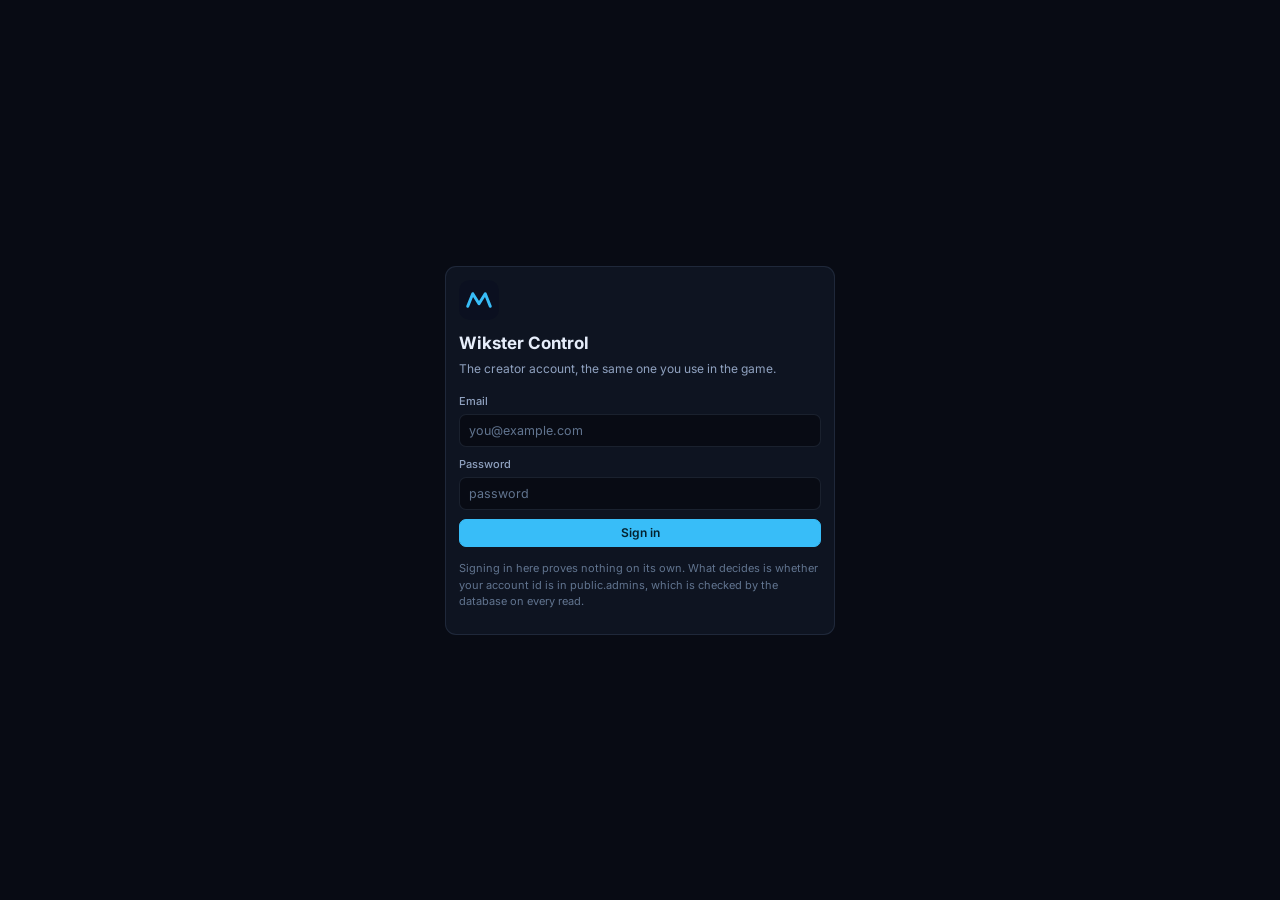
==== commit bb6ac4bb: "The published tools carry the polish pass public/control/index.html rebuilt from the private reposit" ====
--- a/public/control/index.html
+++ b/public/control/index.html
@@ -10,54 +10,70 @@
 <meta charset="utf-8">
 <meta name="viewport" content="width=device-width, initial-scale=1">
 <meta name="robots" content="noindex, nofollow">
-<link rel="manifest" href="./manifest.webmanifest">
-<meta name="theme-color" content="#080b14">
 <title>Wikster Control</title>
 <link rel="icon" href="data:image/svg+xml,%3Csvg xmlns='http://www.w3.org/2000/svg' viewBox='0 0 32 32'%3E%3Crect width='32' height='32' rx='7' fill='%230b1020'/%3E%3Cpath d='M7 21 L11 11 L16 19 L21 11 L25 21' stroke='%2338bdf8' stroke-width='2.4' fill='none' stroke-linecap='round' stroke-linejoin='round'/%3E%3C/svg%3E">
 <link rel="preconnect" href="https://fonts.googleapis.com">
 <link rel="preconnect" href="https://fonts.gstatic.com" crossorigin>
 <link rel="stylesheet" href="https://fonts.googleapis.com/css2?family=Inter:wght@400;500;600;700&family=JetBrains+Mono:wght@400;500;600&display=swap">
-  <script type="module">(function(){const e=document.createElement("link").relList;if(e&&e.supports&&e.supports("modulepreload"))return;for(const s of document.querySelectorAll('link[rel="modulepreload"]'))n(s);new MutationObserver(s=>{for(const i of s)if(i.type==="childList")for(const a of i.addedNodes)a.tagName==="LINK"&&a.rel==="modulepreload"&&n(a)}).observe(document,{childList:!0,subtree:!0});function r(s){const i={};return s.integrity&&(i.integrity=s.integrity),s.referrerPolicy&&(i.referrerPolicy=s.referrerPolicy),s.crossOrigin==="use-credentials"?i.credentials="include":s.crossOrigin==="anonymous"?i.credentials="omit":i.credentials="same-origin",i}function n(s){if(s.ep)return;s.ep=!0;const i=r(s);fetch(s.href,i)}})();const ls=Symbol.for("@supabase/supabase-js.traceContextExtractor");function cs(){return globalThis[ls]}function Bt(t,e){var r={};for(var n in t)Object.prototype.hasOwnProperty.call(t,n)&&e.indexOf(n)<0&&(r[n]=t[n]);if(t!=null&&typeof Object.getOwnPropertySymbols=="function")for(var s=0,n=Object.getOwnPropertySymbols(t);s<n.length;s++)e.indexOf(n[s])<0&&Object.prototype.propertyIsEnumerable.call(t,n[s])&&(r[n[s]]=t[n[s]]);return r}function us(t,e,r,n){function s(i){return i instanceof r?i:new r(function(a){a(i)})}return new(r||(r=Promise))(function(i,a){function o(u){try{c(n.next(u))}catch(f){a(f)}}function l(u){try{c(n.throw(u))}catch(f){a(f)}}function c(u){u.done?i(u.value):s(u.value).then(o,l)}c((n=n.apply(t,e||[])).next())})}const hs=t=>t?(...e)=>t(...e):(...e)=>fetch(...e);class yr extends Error{constructor(e,r="FunctionsError",n){super(e),this.name=r,this.context=n}toJSON(){return{name:this.name,message:this.message,context:this.context}}}class ds extends yr{constructor(e){super("Failed to send a request to the Edge Function","FunctionsFetchError",e)}}class vr extends yr{constructor(e){super("Relay Error invoking the Edge Function","FunctionsRelayError",e)}}class _r extends yr{constructor(e){super("Edge Function returned a non-2xx status code","FunctionsHttpError",e)}}var tr;(function(t){t.Any="any",t.ApNortheast1="ap-northeast-1",t.ApNortheast2="ap-northeast-2",t.ApSouth1="ap-south-1",t.ApSoutheast1="ap-southeast-1",t.ApSoutheast2="ap-southeast-2",t.CaCentral1="ca-central-1",t.EuCentral1="eu-central-1",t.EuWest1="eu-west-1",t.EuWest2="eu-west-2",t.EuWest3="eu-west-3",t.SaEast1="sa-east-1",t.UsEast1="us-east-1",t.UsWest1="us-west-1",t.UsWest2="us-west-2"})(tr||(tr={}));class fs{constructor(e,{headers:r={},customFetch:n,region:s=tr.Any}={}){this.url=e,this.headers=r,this.region=s,this.fetch=hs(n)}setAuth(e){this.headers.Authorization=`Bearer ${e}`}invoke(e){return us(this,arguments,void 0,function*(r,n={}){var s,i;let a,o,l;try{const{headers:c,method:u,body:f,signal:p,timeout:h}=n;let g={},{region:m}=n;m||(m=this.region);const y=new URL(`${this.url}/${r}`);m&&m!=="any"&&(g["x-region"]=m,y.searchParams.set("forceFunctionRegion",m));let b;const _=!!c&&Object.keys(c).some(Ge=>Ge.toLowerCase()==="content-type");f&&!_?typeof Blob<"u"&&f instanceof Blob||f instanceof ArrayBuffer?(g["Content-Type"]="application/octet-stream",b=f):typeof f=="string"?(g["Content-Type"]="text/plain",b=f):typeof FormData<"u"&&f instanceof FormData?b=f:(g["Content-Type"]="application/json",b=JSON.stringify(f)):f&&typeof f!="string"&&!(typeof Blob<"u"&&f instanceof Blob)&&!(f instanceof ArrayBuffer)&&!(typeof FormData<"u"&&f instanceof FormData)?b=JSON.stringify(f):b=f;let w=p;h&&(o=new AbortController,a=setTimeout(()=>o.abort(),h),p?(w=o.signal,l=()=>o.abort(),p.addEventListener("abort",l)):w=o.signal);const A=yield this.fetch(y.toString(),{method:u||"POST",headers:Object.assign(Object.assign(Object.assign({},g),this.headers),c),body:b,signal:w}).catch(Ge=>{throw new ds(Ge)}),q=A.headers.get("x-relay-error");if(q&&q==="true")throw new vr(A);if(!A.ok)throw new _r(A);let R=((s=A.headers.get("Content-Type"))!==null&&s!==void 0?s:"text/plain").split(";")[0].trim().toLowerCase(),x;return R==="application/json"?x=yield A.json():R==="application/octet-stream"||R==="application/pdf"?x=yield A.blob():R==="text/event-stream"?x=A:R==="multipart/form-data"?x=yield A.formData():x=yield A.text(),{data:x,error:null,response:A}}catch(c){return{data:null,error:c,response:c instanceof _r||c instanceof vr?c.context:void 0}}finally{a&&clearTimeout(a),l&&((i=n.signal)===null||i===void 0||i.removeEventListener("abort",l))}})}}var Le=class extends Error{constructor(t){super(t.message),this.name="PostgrestError",this.details=t.details,this.hint=t.hint,this.code=t.code}toJSON(){return{name:this.name,message:this.message,details:this.details,hint:this.hint,code:this.code}}};const bn=3,kr=t=>Math.min(1e3*2**t,3e4),ps=[520,503],vn=["GET","HEAD","OPTIONS"];function st(t){"@babel/helpers - typeof";return st=typeof Symbol=="function"&&typeof Symbol.iterator=="symbol"?function(e){return typeof e}:function(e){return e&&typeof Symbol=="function"&&e.constructor===Symbol&&e!==Symbol.prototype?"symbol":typeof e},st(t)}function gs(t,e){if(st(t)!="object"||!t)return t;var r=t[Symbol.toPrimitive];if(r!==void 0){var n=r.call(t,e);if(st(n)!="object")return n;throw new TypeError("@@toPrimitive must return a primitive value.")}return(e==="string"?String:Number)(t)}function ms(t){var e=gs(t,"string");return st(e)=="symbol"?e:e+""}function ys(t,e,r){return(e=ms(e))in t?Object.defineProperty(t,e,{value:r,enumerable:!0,configurable:!0,writable:!0}):t[e]=r,t}function Sr(t,e){var r=Object.keys(t);if(Object.getOwnPropertySymbols){var n=Object.getOwnPropertySymbols(t);e&&(n=n.filter(function(s){return Object.getOwnPropertyDescriptor(t,s).enumerable})),r.push.apply(r,n)}return r}function be(t){for(var e=1;e<arguments.length;e++){var r=arguments[e]!=null?arguments[e]:{};e%2?Sr(Object(r),!0).forEach(function(n){ys(t,n,r[n])}):Object.getOwnPropertyDescriptors?Object.defineProperties(t,Object.getOwnPropertyDescriptors(r)):Sr(Object(r)).forEach(function(n){Object.defineProperty(t,n,Object.getOwnPropertyDescriptor(r,n))})}return t}function Er(t,e){return new Promise(r=>{if(e?.aborted){r();return}const n=setTimeout(()=>{e?.removeEventListener("abort",s),r()},t);function s(){clearTimeout(n),r()}e?.addEventListener("abort",s)})}function ws(t,e,r,n){return!(!n||r>=bn||!vn.includes(t)||!ps.includes(e))}async function _n(t,e,r,n){let s=0;for(;;){const o=be({},r.headers);s>0&&(o["X-Retry-Count"]=String(s));let l;try{l=await t(e,{method:r.method,headers:o,body:r.body,signal:r.signal})}catch(c){if(c?.name==="AbortError"||c?.code==="ABORT_ERR"||!vn.includes(r.method))throw c;if(n&&s<bn){const u=kr(s);s++,await Er(u,r.signal);continue}throw c}if(ws(r.method,l.status,s,n)){var i,a;const c=(i=(a=l.headers)===null||a===void 0?void 0:a.get("Retry-After"))!==null&&i!==void 0?i:null,u=c!==null?Math.max(0,parseInt(c,10)||0)*1e3:kr(s);await l.text(),s++,await Er(u,r.signal);continue}return l}}var bs=class{constructor(t){var e,r,n,s,i;this.shouldThrowOnError=!1,this.retryEnabled=!0,this.method=t.method,this.url=t.url,this.headers=new Headers(t.headers),this.schema=t.schema,this.body=t.body,this.shouldThrowOnError=(e=t.shouldThrowOnError)!==null&&e!==void 0?e:!1,this.signal=t.signal,this.isMaybeSingle=(r=t.isMaybeSingle)!==null&&r!==void 0?r:!1,this.shouldStripNulls=(n=t.shouldStripNulls)!==null&&n!==void 0?n:!1,this.urlLengthLimit=(s=t.urlLengthLimit)!==null&&s!==void 0?s:8e3,this.retryEnabled=(i=t.retry)!==null&&i!==void 0?i:!0,t.fetch?this.fetch=t.fetch:this.fetch=fetch}throwOnError(){return this.shouldThrowOnError=!0,this}stripNulls(){if(this.headers.get("Accept")==="text/csv")throw new Error("stripNulls() cannot be used with csv()");return this.shouldStripNulls=!0,this}setHeader(t,e){return this.headers=new Headers(this.headers),this.headers.set(t,e),this}retry(t){return this.retryEnabled=t,this}then(t,e){var r=this;if(this.schema===void 0||(["GET","HEAD"].includes(this.method)?this.headers.set("Accept-Profile",this.schema):this.headers.set("Content-Profile",this.schema)),this.method!=="GET"&&this.method!=="HEAD"&&this.headers.set("Content-Type","application/json"),this.shouldStripNulls){const a=this.headers.get("Accept");a==="application/vnd.pgrst.object+json"?this.headers.set("Accept","application/vnd.pgrst.object+json;nulls=stripped"):(!a||a==="application/json")&&this.headers.set("Accept","application/vnd.pgrst.array+json;nulls=stripped")}const n=this.fetch;let i=(async()=>{const a={};r.headers.forEach((l,c)=>{a[c]=l});const o=await _n(n,r.url.toString(),{method:r.method,headers:a,body:JSON.stringify(r.body,(l,c)=>typeof c=="bigint"?c.toString():c),signal:r.signal},r.retryEnabled);return await r.processResponse(o)})();return this.shouldThrowOnError||(i=i.catch(a=>{var o;let l="",c="",u="";const f=a?.cause;if(f){var p,h,g,m;const _=(p=f?.message)!==null&&p!==void 0?p:"",w=(h=f?.code)!==null&&h!==void 0?h:"";l=`${(g=a?.name)!==null&&g!==void 0?g:"FetchError"}: ${a?.message}`,l+=`
+  <script type="module">(function(){const e=document.createElement("link").relList;if(e&&e.supports&&e.supports("modulepreload"))return;for(const s of document.querySelectorAll('link[rel="modulepreload"]'))n(s);new MutationObserver(s=>{for(const i of s)if(i.type==="childList")for(const a of i.addedNodes)a.tagName==="LINK"&&a.rel==="modulepreload"&&n(a)}).observe(document,{childList:!0,subtree:!0});function r(s){const i={};return s.integrity&&(i.integrity=s.integrity),s.referrerPolicy&&(i.referrerPolicy=s.referrerPolicy),s.crossOrigin==="use-credentials"?i.credentials="include":s.crossOrigin==="anonymous"?i.credentials="omit":i.credentials="same-origin",i}function n(s){if(s.ep)return;s.ep=!0;const i=r(s);fetch(s.href,i)}})();const gs=Symbol.for("@supabase/supabase-js.traceContextExtractor");function ys(){return globalThis[gs]}function Ht(t,e){var r={};for(var n in t)Object.prototype.hasOwnProperty.call(t,n)&&e.indexOf(n)<0&&(r[n]=t[n]);if(t!=null&&typeof Object.getOwnPropertySymbols=="function")for(var s=0,n=Object.getOwnPropertySymbols(t);s<n.length;s++)e.indexOf(n[s])<0&&Object.prototype.propertyIsEnumerable.call(t,n[s])&&(r[n[s]]=t[n[s]]);return r}function bs(t,e,r,n){function s(i){return i instanceof r?i:new r(function(a){a(i)})}return new(r||(r=Promise))(function(i,a){function o(d){try{c(n.next(d))}catch(f){a(f)}}function l(d){try{c(n.throw(d))}catch(f){a(f)}}function c(d){d.done?i(d.value):s(d.value).then(o,l)}c((n=n.apply(t,e||[])).next())})}const ws=t=>t?(...e)=>t(...e):(...e)=>fetch(...e);class vr extends Error{constructor(e,r="FunctionsError",n){super(e),this.name=r,this.context=n}toJSON(){return{name:this.name,message:this.message,context:this.context}}}class vs extends vr{constructor(e){super("Failed to send a request to the Edge Function","FunctionsFetchError",e)}}class Tr extends vr{constructor(e){super("Relay Error invoking the Edge Function","FunctionsRelayError",e)}}class Ar extends vr{constructor(e){super("Edge Function returned a non-2xx status code","FunctionsHttpError",e)}}var sr;(function(t){t.Any="any",t.ApNortheast1="ap-northeast-1",t.ApNortheast2="ap-northeast-2",t.ApSouth1="ap-south-1",t.ApSoutheast1="ap-southeast-1",t.ApSoutheast2="ap-southeast-2",t.CaCentral1="ca-central-1",t.EuCentral1="eu-central-1",t.EuWest1="eu-west-1",t.EuWest2="eu-west-2",t.EuWest3="eu-west-3",t.SaEast1="sa-east-1",t.UsEast1="us-east-1",t.UsWest1="us-west-1",t.UsWest2="us-west-2"})(sr||(sr={}));class _s{constructor(e,{headers:r={},customFetch:n,region:s=sr.Any}={}){this.url=e,this.headers=r,this.region=s,this.fetch=ws(n)}setAuth(e){this.headers.Authorization=`Bearer ${e}`}invoke(e){return bs(this,arguments,void 0,function*(r,n={}){var s,i;let a,o,l;try{const{headers:c,method:d,body:f,signal:p,timeout:h}=n;let g={},{region:m}=n;m||(m=this.region);const b=new URL(`${this.url}/${r}`);m&&m!=="any"&&(g["x-region"]=m,b.searchParams.set("forceFunctionRegion",m));let w;const _=!!c&&Object.keys(c).some(Ke=>Ke.toLowerCase()==="content-type");f&&!_?typeof Blob<"u"&&f instanceof Blob||f instanceof ArrayBuffer?(g["Content-Type"]="application/octet-stream",w=f):typeof f=="string"?(g["Content-Type"]="text/plain",w=f):typeof FormData<"u"&&f instanceof FormData?w=f:(g["Content-Type"]="application/json",w=JSON.stringify(f)):f&&typeof f!="string"&&!(typeof Blob<"u"&&f instanceof Blob)&&!(f instanceof ArrayBuffer)&&!(typeof FormData<"u"&&f instanceof FormData)?w=JSON.stringify(f):w=f;let y=p;h&&(o=new AbortController,a=setTimeout(()=>o.abort(),h),p?(y=o.signal,l=()=>o.abort(),p.addEventListener("abort",l)):y=o.signal);const T=yield this.fetch(b.toString(),{method:d||"POST",headers:Object.assign(Object.assign(Object.assign({},g),this.headers),c),body:w,signal:y}).catch(Ke=>{throw new vs(Ke)}),O=T.headers.get("x-relay-error");if(O&&O==="true")throw new Tr(T);if(!T.ok)throw new Ar(T);let R=((s=T.headers.get("Content-Type"))!==null&&s!==void 0?s:"text/plain").split(";")[0].trim().toLowerCase(),$;return R==="application/json"?$=yield T.json():R==="application/octet-stream"||R==="application/pdf"?$=yield T.blob():R==="text/event-stream"?$=T:R==="multipart/form-data"?$=yield T.formData():$=yield T.text(),{data:$,error:null,response:T}}catch(c){return{data:null,error:c,response:c instanceof Ar||c instanceof Tr?c.context:void 0}}finally{a&&clearTimeout(a),l&&((i=n.signal)===null||i===void 0||i.removeEventListener("abort",l))}})}}var Ue=class extends Error{constructor(t){super(t.message),this.name="PostgrestError",this.details=t.details,this.hint=t.hint,this.code=t.code}toJSON(){return{name:this.name,message:this.message,details:this.details,hint:this.hint,code:this.code}}};const Cn=3,Rr=t=>Math.min(1e3*2**t,3e4),ks=[520,503],xn=["GET","HEAD","OPTIONS"];function it(t){"@babel/helpers - typeof";return it=typeof Symbol=="function"&&typeof Symbol.iterator=="symbol"?function(e){return typeof e}:function(e){return e&&typeof Symbol=="function"&&e.constructor===Symbol&&e!==Symbol.prototype?"symbol":typeof e},it(t)}function Ss(t,e){if(it(t)!="object"||!t)return t;var r=t[Symbol.toPrimitive];if(r!==void 0){var n=r.call(t,e);if(it(n)!="object")return n;throw new TypeError("@@toPrimitive must return a primitive value.")}return(e==="string"?String:Number)(t)}function Es(t){var e=Ss(t,"string");return it(e)=="symbol"?e:e+""}function Ts(t,e,r){return(e=Es(e))in t?Object.defineProperty(t,e,{value:r,enumerable:!0,configurable:!0,writable:!0}):t[e]=r,t}function Or(t,e){var r=Object.keys(t);if(Object.getOwnPropertySymbols){var n=Object.getOwnPropertySymbols(t);e&&(n=n.filter(function(s){return Object.getOwnPropertyDescriptor(t,s).enumerable})),r.push.apply(r,n)}return r}function _e(t){for(var e=1;e<arguments.length;e++){var r=arguments[e]!=null?arguments[e]:{};e%2?Or(Object(r),!0).forEach(function(n){Ts(t,n,r[n])}):Object.getOwnPropertyDescriptors?Object.defineProperties(t,Object.getOwnPropertyDescriptors(r)):Or(Object(r)).forEach(function(n){Object.defineProperty(t,n,Object.getOwnPropertyDescriptor(r,n))})}return t}function Cr(t,e){return new Promise(r=>{if(e?.aborted){r();return}const n=setTimeout(()=>{e?.removeEventListener("abort",s),r()},t);function s(){clearTimeout(n),r()}e?.addEventListener("abort",s)})}function As(t,e,r,n){return!(!n||r>=Cn||!xn.includes(t)||!ks.includes(e))}async function $n(t,e,r,n){let s=0;for(;;){const o=_e({},r.headers);s>0&&(o["X-Retry-Count"]=String(s));let l;try{l=await t(e,{method:r.method,headers:o,body:r.body,signal:r.signal})}catch(c){if(c?.name==="AbortError"||c?.code==="ABORT_ERR"||!xn.includes(r.method))throw c;if(n&&s<Cn){const d=Rr(s);s++,await Cr(d,r.signal);continue}throw c}if(As(r.method,l.status,s,n)){var i,a;const c=(i=(a=l.headers)===null||a===void 0?void 0:a.get("Retry-After"))!==null&&i!==void 0?i:null,d=c!==null?Math.max(0,parseInt(c,10)||0)*1e3:Rr(s);await l.text(),s++,await Cr(d,r.signal);continue}return l}}var Rs=class{constructor(t){var e,r,n,s,i;this.shouldThrowOnError=!1,this.retryEnabled=!0,this.method=t.method,this.url=t.url,this.headers=new Headers(t.headers),this.schema=t.schema,this.body=t.body,this.shouldThrowOnError=(e=t.shouldThrowOnError)!==null&&e!==void 0?e:!1,this.signal=t.signal,this.isMaybeSingle=(r=t.isMaybeSingle)!==null&&r!==void 0?r:!1,this.shouldStripNulls=(n=t.shouldStripNulls)!==null&&n!==void 0?n:!1,this.urlLengthLimit=(s=t.urlLengthLimit)!==null&&s!==void 0?s:8e3,this.retryEnabled=(i=t.retry)!==null&&i!==void 0?i:!0,t.fetch?this.fetch=t.fetch:this.fetch=fetch}throwOnError(){return this.shouldThrowOnError=!0,this}stripNulls(){if(this.headers.get("Accept")==="text/csv")throw new Error("stripNulls() cannot be used with csv()");return this.shouldStripNulls=!0,this}setHeader(t,e){return this.headers=new Headers(this.headers),this.headers.set(t,e),this}retry(t){return this.retryEnabled=t,this}then(t,e){var r=this;if(this.schema===void 0||(["GET","HEAD"].includes(this.method)?this.headers.set("Accept-Profile",this.schema):this.headers.set("Content-Profile",this.schema)),this.method!=="GET"&&this.method!=="HEAD"&&this.headers.set("Content-Type","application/json"),this.shouldStripNulls){const a=this.headers.get("Accept");a==="application/vnd.pgrst.object+json"?this.headers.set("Accept","application/vnd.pgrst.object+json;nulls=stripped"):(!a||a==="application/json")&&this.headers.set("Accept","application/vnd.pgrst.array+json;nulls=stripped")}const n=this.fetch;let i=(async()=>{const a={};r.headers.forEach((l,c)=>{a[c]=l});const o=await $n(n,r.url.toString(),{method:r.method,headers:a,body:JSON.stringify(r.body,(l,c)=>typeof c=="bigint"?c.toString():c),signal:r.signal},r.retryEnabled);return await r.processResponse(o)})();return this.shouldThrowOnError||(i=i.catch(a=>{var o;let l="",c="",d="";const f=a?.cause;if(f){var p,h,g,m;const _=(p=f?.message)!==null&&p!==void 0?p:"",y=(h=f?.code)!==null&&h!==void 0?h:"";l=`${(g=a?.name)!==null&&g!==void 0?g:"FetchError"}: ${a?.message}`,l+=`
 
-Caused by: ${(m=f?.name)!==null&&m!==void 0?m:"Error"}: ${_}`,w&&(l+=` (${w})`),f?.stack&&(l+=`
-${f.stack}`)}else{var y;l=(y=a?.stack)!==null&&y!==void 0?y:""}const b=this.url.toString().length;return a?.name==="AbortError"||a?.code==="ABORT_ERR"?(u="",c="Request was aborted (timeout or manual cancellation)",b>this.urlLengthLimit&&(c+=`. Note: Your request URL is ${b} characters, which may exceed server limits. If selecting many fields, consider using views. If filtering with large arrays (e.g., .in('id', [many IDs])), consider using an RPC function to pass values server-side.`)):(f?.name==="HeadersOverflowError"||f?.code==="UND_ERR_HEADERS_OVERFLOW")&&(u="",c="HTTP headers exceeded server limits (typically 16KB)",b>this.urlLengthLimit&&(c+=`. Your request URL is ${b} characters. If selecting many fields, consider using views. If filtering with large arrays (e.g., .in('id', [200+ IDs])), consider using an RPC function instead.`)),{success:!1,error:{message:`${(o=a?.name)!==null&&o!==void 0?o:"FetchError"}: ${a?.message}`,details:l,hint:c,code:u},data:null,count:null,status:0,statusText:""}})),i.then(t,e)}async processResponse(t){var e=this;let r=null,n=null,s=null,i=t.status,a=t.statusText;if(t.ok){var o,l;if(e.method!=="HEAD"){var c;const h=await t.text();if(h!=="")if(e.headers.get("Accept")==="text/csv")n=h;else if(e.headers.get("Accept")&&(!((c=e.headers.get("Accept"))===null||c===void 0)&&c.includes("application/vnd.pgrst.plan+text")))n=h;else try{n=JSON.parse(h)}catch{if(r={message:h},n=null,e.shouldThrowOnError)throw new Le({message:h,details:"",hint:"",code:""})}}const f=(o=e.headers.get("Prefer"))===null||o===void 0?void 0:o.match(/count=(exact|planned|estimated)/),p=(l=t.headers.get("content-range"))===null||l===void 0?void 0:l.split("/");if(f&&p&&p.length>1&&(s=parseInt(p[1])),e.isMaybeSingle&&Array.isArray(n))if(n.length>1){if(r={code:"PGRST116",details:`Results contain ${n.length} rows, application/vnd.pgrst.object+json requires 1 row`,hint:null,message:"JSON object requested, multiple (or no) rows returned"},n=null,s=null,i=406,a="Not Acceptable",e.shouldThrowOnError){var u;throw new Le(be(be({},r),{},{hint:(u=r.hint)!==null&&u!==void 0?u:""}))}}else n.length===1?n=n[0]:n=null}else{const f=await t.text();try{r=JSON.parse(f),Array.isArray(r)&&t.status===404&&(n=[],r=null,i=200,a="OK")}catch{t.status===404&&f===""?(i=204,a="No Content"):r={message:f}}if(r&&e.shouldThrowOnError)throw new Le(r)}return{success:r===null,error:r,data:n,count:s,status:i,statusText:a}}returns(){return this}overrideTypes(){return this}},vs=class extends bs{throwOnError(){return super.throwOnError()}select(t){let e=!1;const r=(t??"*").split("").map(n=>/\s/.test(n)&&!e?"":(n==='"'&&(e=!e),n)).join("");return this.url.searchParams.set("select",r),this.headers.append("Prefer","return=representation"),this}order(t,{ascending:e=!0,nullsFirst:r,foreignTable:n,referencedTable:s=n}={}){const i=s?`${s}.order`:"order",a=this.url.searchParams.get(i);return this.url.searchParams.set(i,`${a?`${a},`:""}${t}.${e?"asc":"desc"}${r===void 0?"":r?".nullsfirst":".nullslast"}`),this}limit(t,{foreignTable:e,referencedTable:r=e}={}){const n=typeof r>"u"?"limit":`${r}.limit`;return this.url.searchParams.set(n,`${t}`),this}range(t,e,{foreignTable:r,referencedTable:n=r}={}){const s=typeof n>"u"?"offset":`${n}.offset`,i=typeof n>"u"?"limit":`${n}.limit`;return this.url.searchParams.set(s,`${t}`),this.url.searchParams.set(i,`${e-t+1}`),this}abortSignal(t){return this.signal=t,this}single(){return this.headers.set("Accept","application/vnd.pgrst.object+json"),this}maybeSingle(){return this.isMaybeSingle=!0,this}csv(){return this.headers.set("Accept","text/csv"),this}geojson(){return this.headers.set("Accept","application/geo+json"),this}explain({analyze:t=!1,verbose:e=!1,settings:r=!1,buffers:n=!1,wal:s=!1,format:i="text"}={}){var a;const o=[t?"analyze":null,e?"verbose":null,r?"settings":null,n?"buffers":null,s?"wal":null].filter(Boolean).join("|"),l=(a=this.headers.get("Accept"))!==null&&a!==void 0?a:"application/json";return this.headers.set("Accept",`application/vnd.pgrst.plan+${i}; for="${l}"; options=${o};`),i==="json"?this:this}rollback(){return this.headers.append("Prefer","tx=rollback"),this}returns(){return this}maxAffected(t){return this.headers.append("Prefer","handling=strict"),this.headers.append("Prefer",`max-affected=${t}`),this}};const Tr=new RegExp("[,()]");var je=class extends vs{throwOnError(){return super.throwOnError()}eq(t,e){return this.url.searchParams.append(t,`eq.${e}`),this}neq(t,e){return this.url.searchParams.append(t,`neq.${e}`),this}gt(t,e){return this.url.searchParams.append(t,`gt.${e}`),this}gte(t,e){return this.url.searchParams.append(t,`gte.${e}`),this}lt(t,e){return this.url.searchParams.append(t,`lt.${e}`),this}lte(t,e){return this.url.searchParams.append(t,`lte.${e}`),this}like(t,e){return this.url.searchParams.append(t,`like.${e}`),this}likeAllOf(t,e){return this.url.searchParams.append(t,`like(all).{${e.join(",")}}`),this}likeAnyOf(t,e){return this.url.searchParams.append(t,`like(any).{${e.join(",")}}`),this}ilike(t,e){return this.url.searchParams.append(t,`ilike.${e}`),this}ilikeAllOf(t,e){return this.url.searchParams.append(t,`ilike(all).{${e.join(",")}}`),this}ilikeAnyOf(t,e){return this.url.searchParams.append(t,`ilike(any).{${e.join(",")}}`),this}regexMatch(t,e){return this.url.searchParams.append(t,`match.${e}`),this}regexIMatch(t,e){return this.url.searchParams.append(t,`imatch.${e}`),this}is(t,e){return this.url.searchParams.append(t,`is.${e}`),this}isDistinct(t,e){return this.url.searchParams.append(t,`isdistinct.${e}`),this}in(t,e){const r=Array.from(new Set(e)).map(n=>typeof n=="string"&&Tr.test(n)?`"${n}"`:`${n}`).join(",");return this.url.searchParams.append(t,`in.(${r})`),this}notIn(t,e){const r=Array.from(new Set(e)).map(n=>typeof n=="string"&&Tr.test(n)?`"${n}"`:`${n}`).join(",");return this.url.searchParams.append(t,`not.in.(${r})`),this}contains(t,e){return typeof e=="string"?this.url.searchParams.append(t,`cs.${e}`):Array.isArray(e)?this.url.searchParams.append(t,`cs.{${e.join(",")}}`):this.url.searchParams.append(t,`cs.${JSON.stringify(e)}`),this}containedBy(t,e){return typeof e=="string"?this.url.searchParams.append(t,`cd.${e}`):Array.isArray(e)?this.url.searchParams.append(t,`cd.{${e.join(",")}}`):this.url.searchParams.append(t,`cd.${JSON.stringify(e)}`),this}rangeGt(t,e){return this.url.searchParams.append(t,`sr.${e}`),this}rangeGte(t,e){return this.url.searchParams.append(t,`nxl.${e}`),this}rangeLt(t,e){return this.url.searchParams.append(t,`sl.${e}`),this}rangeLte(t,e){return this.url.searchParams.append(t,`nxr.${e}`),this}rangeAdjacent(t,e){return this.url.searchParams.append(t,`adj.${e}`),this}overlaps(t,e){return typeof e=="string"?this.url.searchParams.append(t,`ov.${e}`):this.url.searchParams.append(t,`ov.{${e.join(",")}}`),this}textSearch(t,e,{config:r,type:n}={}){let s="";n==="plain"?s="pl":n==="phrase"?s="ph":n==="websearch"&&(s="w");const i=r===void 0?"":`(${r})`;return this.url.searchParams.append(t,`${s}fts${i}.${e}`),this}match(t){return Object.entries(t).filter(([e,r])=>r!==void 0).forEach(([e,r])=>{this.url.searchParams.append(e,`eq.${r}`)}),this}not(t,e,r){return this.url.searchParams.append(t,`not.${e}.${r}`),this}or(t,{foreignTable:e,referencedTable:r=e}={}){const n=r?`${r}.or`:"or";return this.url.searchParams.append(n,`(${t})`),this}filter(t,e,r){return this.url.searchParams.append(t,`${e}.${r}`),this}},_s=class{constructor(t,{headers:e={},schema:r,fetch:n,urlLengthLimit:s=8e3,retry:i}){this.url=t,this.headers=new Headers(e),this.schema=r,this.fetch=n,this.urlLengthLimit=s,this.retry=i}cloneRequestState(){return{url:new URL(this.url.toString()),headers:new Headers(this.headers)}}select(t,e){const{head:r=!1,count:n}=e??{},s=r?"HEAD":"GET";let i=!1;const a=(t??"*").split("").map(c=>/\s/.test(c)&&!i?"":(c==='"'&&(i=!i),c)).join(""),{url:o,headers:l}=this.cloneRequestState();return o.searchParams.set("select",a),n&&l.append("Prefer",`count=${n}`),new je({method:s,url:o,headers:l,schema:this.schema,fetch:this.fetch,urlLengthLimit:this.urlLengthLimit,retry:this.retry})}insert(t,{count:e,defaultToNull:r=!0}={}){var n;const s="POST",{url:i,headers:a}=this.cloneRequestState();if(e&&a.append("Prefer",`count=${e}`),r||a.append("Prefer","missing=default"),Array.isArray(t)){const o=t.reduce((l,c)=>l.concat(Object.keys(c)),[]);if(o.length>0){const l=[...new Set(o)].map(c=>`"${c}"`);i.searchParams.set("columns",l.join(","))}}return new je({method:s,url:i,headers:a,schema:this.schema,body:t,fetch:(n=this.fetch)!==null&&n!==void 0?n:fetch,urlLengthLimit:this.urlLengthLimit,retry:this.retry})}upsert(t,{onConflict:e,ignoreDuplicates:r=!1,count:n,defaultToNull:s=!0}={}){var i;const a="POST",{url:o,headers:l}=this.cloneRequestState();if(l.append("Prefer",`resolution=${r?"ignore":"merge"}-duplicates`),e!==void 0&&o.searchParams.set("on_conflict",e),n&&l.append("Prefer",`count=${n}`),s||l.append("Prefer","missing=default"),Array.isArray(t)){const c=t.reduce((u,f)=>u.concat(Object.keys(f)),[]);if(c.length>0){const u=[...new Set(c)].map(f=>`"${f}"`);o.searchParams.set("columns",u.join(","))}}return new je({method:a,url:o,headers:l,schema:this.schema,body:t,fetch:(i=this.fetch)!==null&&i!==void 0?i:fetch,urlLengthLimit:this.urlLengthLimit,retry:this.retry})}update(t,{count:e}={}){var r;const n="PATCH",{url:s,headers:i}=this.cloneRequestState();return e&&i.append("Prefer",`count=${e}`),new je({method:n,url:s,headers:i,schema:this.schema,body:t,fetch:(r=this.fetch)!==null&&r!==void 0?r:fetch,urlLengthLimit:this.urlLengthLimit,retry:this.retry})}delete({count:t}={}){var e;const r="DELETE",{url:n,headers:s}=this.cloneRequestState();return t&&s.append("Prefer",`count=${t}`),new je({method:r,url:n,headers:s,schema:this.schema,fetch:(e=this.fetch)!==null&&e!==void 0?e:fetch,urlLengthLimit:this.urlLengthLimit,retry:this.retry})}};function ks(t,e){try{const a=JSON.parse(t);if(a&&typeof a=="object"&&!Array.isArray(a)){var r,n,s,i;return new Le({message:String((r=a.message)!==null&&r!==void 0?r:t),details:(n=a.details)!==null&&n!==void 0?n:"",hint:(s=a.hint)!==null&&s!==void 0?s:"",code:(i=a.code)!==null&&i!==void 0?i:""})}}catch{}return new Le({message:t||e,details:"",hint:"",code:""})}function Ar(t,e,r){var n;const s=t;return{success:!1,error:new Le({message:`${(n=s?.name)!==null&&n!==void 0?n:"FetchError"}: ${s?.message}`,details:"",hint:"",code:""}),data:null,count:null,status:e,statusText:r}}var Ss=class kn{constructor(e,{headers:r={},schema:n,fetch:s,timeout:i,urlLengthLimit:a=8e3,retry:o}={}){this.url=e,this.headers=new Headers(r),this.schemaName=n,this.urlLengthLimit=a;const l=s??globalThis.fetch;i!==void 0&&i>0?this.fetch=(c,u)=>{const f=new AbortController,p=setTimeout(()=>f.abort(),i),h=u?.signal;if(h){if(h.aborted)return clearTimeout(p),l(c,u);const g=()=>{clearTimeout(p),f.abort()};return h.addEventListener("abort",g,{once:!0}),l(c,be(be({},u),{},{signal:f.signal})).finally(()=>{clearTimeout(p),h.removeEventListener("abort",g)})}return l(c,be(be({},u),{},{signal:f.signal})).finally(()=>clearTimeout(p))}:this.fetch=l,this.retry=o}from(e){if(!e||typeof e!="string"||e.trim()==="")throw new Error("Invalid relation name: relation must be a non-empty string.");return new _s(new URL(`${this.url}/${e}`),{headers:new Headers(this.headers),schema:this.schemaName,fetch:this.fetch,urlLengthLimit:this.urlLengthLimit,retry:this.retry})}schema(e){return new kn(this.url,{headers:this.headers,schema:e,fetch:this.fetch,urlLengthLimit:this.urlLengthLimit,retry:this.retry})}async getOpenApiSpec(){var e=this,r;const n=new Headers(e.headers);n.set("Accept","application/openapi+json"),e.schemaName&&n.set("Accept-Profile",e.schemaName);const s={};n.forEach((c,u)=>{s[u]=c});const i=(r=e.fetch)!==null&&r!==void 0?r:globalThis.fetch;let a;try{var o;a=await _n(i,`${e.url}/`,{method:"GET",headers:s},(o=e.retry)!==null&&o!==void 0?o:!0)}catch(c){return Ar(c,0,"")}let l;try{l=await a.text()}catch(c){return Ar(c,a.status,a.statusText)}if(a.ok)try{return{success:!0,error:null,data:JSON.parse(l),count:null,status:a.status,statusText:a.statusText}}catch{}return{success:!1,error:ks(l,a.statusText),data:null,count:null,status:a.status,statusText:a.statusText}}rpc(e,r={},{head:n=!1,get:s=!1,count:i}={}){var a;let o;const l=new URL(`${this.url}/rpc/${e}`);let c;const u=h=>h!==null&&typeof h=="object"&&(!Array.isArray(h)||h.some(u)),f=n&&Object.values(r).some(u);f?(o="POST",c=r):n||s?(o=n?"HEAD":"GET",Object.entries(r).filter(([h,g])=>g!==void 0).map(([h,g])=>[h,Array.isArray(g)?`{${g.join(",")}}`:`${g}`]).forEach(([h,g])=>{l.searchParams.append(h,g)})):(o="POST",c=r);const p=new Headers(this.headers);return f?p.set("Prefer",i?`count=${i},return=minimal`:"return=minimal"):i&&p.set("Prefer",`count=${i}`),new je({method:o,url:l,headers:p,schema:this.schemaName,body:c,fetch:(a=this.fetch)!==null&&a!==void 0?a:fetch,urlLengthLimit:this.urlLengthLimit,retry:this.retry})}};class Es{constructor(){}static detectEnvironment(){var e;if(typeof WebSocket<"u")return{type:"native",wsConstructor:WebSocket};const r=globalThis;if(typeof globalThis<"u"&&typeof r.WebSocket<"u")return{type:"native",wsConstructor:r.WebSocket};const n=typeof global<"u"?global:void 0;if(n&&typeof n.WebSocket<"u")return{type:"native",wsConstructor:n.WebSocket};if(typeof globalThis<"u"&&typeof r.WebSocketPair<"u"&&typeof globalThis.WebSocket>"u")return{type:"cloudflare",error:"Cloudflare Workers detected. WebSocket clients are not supported in Cloudflare Workers.",workaround:"Use Cloudflare Workers WebSocket API for server-side WebSocket handling, or deploy to a different runtime."};if(typeof globalThis<"u"&&r.EdgeRuntime||typeof navigator<"u"&&(!((e=navigator.userAgent)===null||e===void 0)&&e.includes("Vercel-Edge")))return{type:"unsupported",error:"Edge runtime detected (Vercel Edge/Netlify Edge). WebSockets are not supported in edge functions.",workaround:"Use serverless functions or a different deployment target for WebSocket functionality."};const s=globalThis.process;if(s){const i=s.versions;if(i&&i.node)return{type:"unsupported",error:"Node.js detected but native WebSocket not found.",workaround:"Ensure you are running Node.js 22+ or provide a WebSocket implementation via the transport option."}}return{type:"unsupported",error:"Unknown JavaScript runtime without WebSocket support.",workaround:"Ensure you're running in a supported environment (browser, Node.js, Deno) or provide a custom WebSocket implementation."}}static getWebSocketConstructor(){const e=this.detectEnvironment();if(e.wsConstructor)return e.wsConstructor;let r=e.error||"WebSocket not supported in this environment.";throw e.workaround&&(r+=`
+Caused by: ${(m=f?.name)!==null&&m!==void 0?m:"Error"}: ${_}`,y&&(l+=` (${y})`),f?.stack&&(l+=`
+${f.stack}`)}else{var b;l=(b=a?.stack)!==null&&b!==void 0?b:""}const w=this.url.toString().length;return a?.name==="AbortError"||a?.code==="ABORT_ERR"?(d="",c="Request was aborted (timeout or manual cancellation)",w>this.urlLengthLimit&&(c+=`. Note: Your request URL is ${w} characters, which may exceed server limits. If selecting many fields, consider using views. If filtering with large arrays (e.g., .in('id', [many IDs])), consider using an RPC function to pass values server-side.`)):(f?.name==="HeadersOverflowError"||f?.code==="UND_ERR_HEADERS_OVERFLOW")&&(d="",c="HTTP headers exceeded server limits (typically 16KB)",w>this.urlLengthLimit&&(c+=`. Your request URL is ${w} characters. If selecting many fields, consider using views. If filtering with large arrays (e.g., .in('id', [200+ IDs])), consider using an RPC function instead.`)),{success:!1,error:{message:`${(o=a?.name)!==null&&o!==void 0?o:"FetchError"}: ${a?.message}`,details:l,hint:c,code:d},data:null,count:null,status:0,statusText:""}})),i.then(t,e)}async processResponse(t){var e=this;let r=null,n=null,s=null,i=t.status,a=t.statusText;if(t.ok){var o,l;if(e.method!=="HEAD"){var c;const h=await t.text();if(h!=="")if(e.headers.get("Accept")==="text/csv")n=h;else if(e.headers.get("Accept")&&(!((c=e.headers.get("Accept"))===null||c===void 0)&&c.includes("application/vnd.pgrst.plan+text")))n=h;else try{n=JSON.parse(h)}catch{if(r={message:h},n=null,e.shouldThrowOnError)throw new Ue({message:h,details:"",hint:"",code:""})}}const f=(o=e.headers.get("Prefer"))===null||o===void 0?void 0:o.match(/count=(exact|planned|estimated)/),p=(l=t.headers.get("content-range"))===null||l===void 0?void 0:l.split("/");if(f&&p&&p.length>1&&(s=parseInt(p[1])),e.isMaybeSingle&&Array.isArray(n))if(n.length>1){if(r={code:"PGRST116",details:`Results contain ${n.length} rows, application/vnd.pgrst.object+json requires 1 row`,hint:null,message:"JSON object requested, multiple (or no) rows returned"},n=null,s=null,i=406,a="Not Acceptable",e.shouldThrowOnError){var d;throw new Ue(_e(_e({},r),{},{hint:(d=r.hint)!==null&&d!==void 0?d:""}))}}else n.length===1?n=n[0]:n=null}else{const f=await t.text();try{r=JSON.parse(f),Array.isArray(r)&&t.status===404&&(n=[],r=null,i=200,a="OK")}catch{t.status===404&&f===""?(i=204,a="No Content"):r={message:f}}if(r&&e.shouldThrowOnError)throw new Ue(r)}return{success:r===null,error:r,data:n,count:s,status:i,statusText:a}}returns(){return this}overrideTypes(){return this}},Os=class extends Rs{throwOnError(){return super.throwOnError()}select(t){let e=!1;const r=(t??"*").split("").map(n=>/\s/.test(n)&&!e?"":(n==='"'&&(e=!e),n)).join("");return this.url.searchParams.set("select",r),this.headers.append("Prefer","return=representation"),this}order(t,{ascending:e=!0,nullsFirst:r,foreignTable:n,referencedTable:s=n}={}){const i=s?`${s}.order`:"order",a=this.url.searchParams.get(i);return this.url.searchParams.set(i,`${a?`${a},`:""}${t}.${e?"asc":"desc"}${r===void 0?"":r?".nullsfirst":".nullslast"}`),this}limit(t,{foreignTable:e,referencedTable:r=e}={}){const n=typeof r>"u"?"limit":`${r}.limit`;return this.url.searchParams.set(n,`${t}`),this}range(t,e,{foreignTable:r,referencedTable:n=r}={}){const s=typeof n>"u"?"offset":`${n}.offset`,i=typeof n>"u"?"limit":`${n}.limit`;return this.url.searchParams.set(s,`${t}`),this.url.searchParams.set(i,`${e-t+1}`),this}abortSignal(t){return this.signal=t,this}single(){return this.headers.set("Accept","application/vnd.pgrst.object+json"),this}maybeSingle(){return this.isMaybeSingle=!0,this}csv(){return this.headers.set("Accept","text/csv"),this}geojson(){return this.headers.set("Accept","application/geo+json"),this}explain({analyze:t=!1,verbose:e=!1,settings:r=!1,buffers:n=!1,wal:s=!1,format:i="text"}={}){var a;const o=[t?"analyze":null,e?"verbose":null,r?"settings":null,n?"buffers":null,s?"wal":null].filter(Boolean).join("|"),l=(a=this.headers.get("Accept"))!==null&&a!==void 0?a:"application/json";return this.headers.set("Accept",`application/vnd.pgrst.plan+${i}; for="${l}"; options=${o};`),i==="json"?this:this}rollback(){return this.headers.append("Prefer","tx=rollback"),this}returns(){return this}maxAffected(t){return this.headers.append("Prefer","handling=strict"),this.headers.append("Prefer",`max-affected=${t}`),this}};const xr=new RegExp("[,()]");var Ne=class extends Os{throwOnError(){return super.throwOnError()}eq(t,e){return this.url.searchParams.append(t,`eq.${e}`),this}neq(t,e){return this.url.searchParams.append(t,`neq.${e}`),this}gt(t,e){return this.url.searchParams.append(t,`gt.${e}`),this}gte(t,e){return this.url.searchParams.append(t,`gte.${e}`),this}lt(t,e){return this.url.searchParams.append(t,`lt.${e}`),this}lte(t,e){return this.url.searchParams.append(t,`lte.${e}`),this}like(t,e){return this.url.searchParams.append(t,`like.${e}`),this}likeAllOf(t,e){return this.url.searchParams.append(t,`like(all).{${e.join(",")}}`),this}likeAnyOf(t,e){return this.url.searchParams.append(t,`like(any).{${e.join(",")}}`),this}ilike(t,e){return this.url.searchParams.append(t,`ilike.${e}`),this}ilikeAllOf(t,e){return this.url.searchParams.append(t,`ilike(all).{${e.join(",")}}`),this}ilikeAnyOf(t,e){return this.url.searchParams.append(t,`ilike(any).{${e.join(",")}}`),this}regexMatch(t,e){return this.url.searchParams.append(t,`match.${e}`),this}regexIMatch(t,e){return this.url.searchParams.append(t,`imatch.${e}`),this}is(t,e){return this.url.searchParams.append(t,`is.${e}`),this}isDistinct(t,e){return this.url.searchParams.append(t,`isdistinct.${e}`),this}in(t,e){const r=Array.from(new Set(e)).map(n=>typeof n=="string"&&xr.test(n)?`"${n}"`:`${n}`).join(",");return this.url.searchParams.append(t,`in.(${r})`),this}notIn(t,e){const r=Array.from(new Set(e)).map(n=>typeof n=="string"&&xr.test(n)?`"${n}"`:`${n}`).join(",");return this.url.searchParams.append(t,`not.in.(${r})`),this}contains(t,e){return typeof e=="string"?this.url.searchParams.append(t,`cs.${e}`):Array.isArray(e)?this.url.searchParams.append(t,`cs.{${e.join(",")}}`):this.url.searchParams.append(t,`cs.${JSON.stringify(e)}`),this}containedBy(t,e){return typeof e=="string"?this.url.searchParams.append(t,`cd.${e}`):Array.isArray(e)?this.url.searchParams.append(t,`cd.{${e.join(",")}}`):this.url.searchParams.append(t,`cd.${JSON.stringify(e)}`),this}rangeGt(t,e){return this.url.searchParams.append(t,`sr.${e}`),this}rangeGte(t,e){return this.url.searchParams.append(t,`nxl.${e}`),this}rangeLt(t,e){return this.url.searchParams.append(t,`sl.${e}`),this}rangeLte(t,e){return this.url.searchParams.append(t,`nxr.${e}`),this}rangeAdjacent(t,e){return this.url.searchParams.append(t,`adj.${e}`),this}overlaps(t,e){return typeof e=="string"?this.url.searchParams.append(t,`ov.${e}`):this.url.searchParams.append(t,`ov.{${e.join(",")}}`),this}textSearch(t,e,{config:r,type:n}={}){let s="";n==="plain"?s="pl":n==="phrase"?s="ph":n==="websearch"&&(s="w");const i=r===void 0?"":`(${r})`;return this.url.searchParams.append(t,`${s}fts${i}.${e}`),this}match(t){return Object.entries(t).filter(([e,r])=>r!==void 0).forEach(([e,r])=>{this.url.searchParams.append(e,`eq.${r}`)}),this}not(t,e,r){return this.url.searchParams.append(t,`not.${e}.${r}`),this}or(t,{foreignTable:e,referencedTable:r=e}={}){const n=r?`${r}.or`:"or";return this.url.searchParams.append(n,`(${t})`),this}filter(t,e,r){return this.url.searchParams.append(t,`${e}.${r}`),this}},Cs=class{constructor(t,{headers:e={},schema:r,fetch:n,urlLengthLimit:s=8e3,retry:i}){this.url=t,this.headers=new Headers(e),this.schema=r,this.fetch=n,this.urlLengthLimit=s,this.retry=i}cloneRequestState(){return{url:new URL(this.url.toString()),headers:new Headers(this.headers)}}select(t,e){const{head:r=!1,count:n}=e??{},s=r?"HEAD":"GET";let i=!1;const a=(t??"*").split("").map(c=>/\s/.test(c)&&!i?"":(c==='"'&&(i=!i),c)).join(""),{url:o,headers:l}=this.cloneRequestState();return o.searchParams.set("select",a),n&&l.append("Prefer",`count=${n}`),new Ne({method:s,url:o,headers:l,schema:this.schema,fetch:this.fetch,urlLengthLimit:this.urlLengthLimit,retry:this.retry})}insert(t,{count:e,defaultToNull:r=!0}={}){var n;const s="POST",{url:i,headers:a}=this.cloneRequestState();if(e&&a.append("Prefer",`count=${e}`),r||a.append("Prefer","missing=default"),Array.isArray(t)){const o=t.reduce((l,c)=>l.concat(Object.keys(c)),[]);if(o.length>0){const l=[...new Set(o)].map(c=>`"${c}"`);i.searchParams.set("columns",l.join(","))}}return new Ne({method:s,url:i,headers:a,schema:this.schema,body:t,fetch:(n=this.fetch)!==null&&n!==void 0?n:fetch,urlLengthLimit:this.urlLengthLimit,retry:this.retry})}upsert(t,{onConflict:e,ignoreDuplicates:r=!1,count:n,defaultToNull:s=!0}={}){var i;const a="POST",{url:o,headers:l}=this.cloneRequestState();if(l.append("Prefer",`resolution=${r?"ignore":"merge"}-duplicates`),e!==void 0&&o.searchParams.set("on_conflict",e),n&&l.append("Prefer",`count=${n}`),s||l.append("Prefer","missing=default"),Array.isArray(t)){const c=t.reduce((d,f)=>d.concat(Object.keys(f)),[]);if(c.length>0){const d=[...new Set(c)].map(f=>`"${f}"`);o.searchParams.set("columns",d.join(","))}}return new Ne({method:a,url:o,headers:l,schema:this.schema,body:t,fetch:(i=this.fetch)!==null&&i!==void 0?i:fetch,urlLengthLimit:this.urlLengthLimit,retry:this.retry})}update(t,{count:e}={}){var r;const n="PATCH",{url:s,headers:i}=this.cloneRequestState();return e&&i.append("Prefer",`count=${e}`),new Ne({method:n,url:s,headers:i,schema:this.schema,body:t,fetch:(r=this.fetch)!==null&&r!==void 0?r:fetch,urlLengthLimit:this.urlLengthLimit,retry:this.retry})}delete({count:t}={}){var e;const r="DELETE",{url:n,headers:s}=this.cloneRequestState();return t&&s.append("Prefer",`count=${t}`),new Ne({method:r,url:n,headers:s,schema:this.schema,fetch:(e=this.fetch)!==null&&e!==void 0?e:fetch,urlLengthLimit:this.urlLengthLimit,retry:this.retry})}};function xs(t,e){try{const a=JSON.parse(t);if(a&&typeof a=="object"&&!Array.isArray(a)){var r,n,s,i;return new Ue({message:String((r=a.message)!==null&&r!==void 0?r:t),details:(n=a.details)!==null&&n!==void 0?n:"",hint:(s=a.hint)!==null&&s!==void 0?s:"",code:(i=a.code)!==null&&i!==void 0?i:""})}}catch{}return new Ue({message:t||e,details:"",hint:"",code:""})}function $r(t,e,r){var n;const s=t;return{success:!1,error:new Ue({message:`${(n=s?.name)!==null&&n!==void 0?n:"FetchError"}: ${s?.message}`,details:"",hint:"",code:""}),data:null,count:null,status:e,statusText:r}}var $s=class Pn{constructor(e,{headers:r={},schema:n,fetch:s,timeout:i,urlLengthLimit:a=8e3,retry:o}={}){this.url=e,this.headers=new Headers(r),this.schemaName=n,this.urlLengthLimit=a;const l=s??globalThis.fetch;i!==void 0&&i>0?this.fetch=(c,d)=>{const f=new AbortController,p=setTimeout(()=>f.abort(),i),h=d?.signal;if(h){if(h.aborted)return clearTimeout(p),l(c,d);const g=()=>{clearTimeout(p),f.abort()};return h.addEventListener("abort",g,{once:!0}),l(c,_e(_e({},d),{},{signal:f.signal})).finally(()=>{clearTimeout(p),h.removeEventListener("abort",g)})}return l(c,_e(_e({},d),{},{signal:f.signal})).finally(()=>clearTimeout(p))}:this.fetch=l,this.retry=o}from(e){if(!e||typeof e!="string"||e.trim()==="")throw new Error("Invalid relation name: relation must be a non-empty string.");return new Cs(new URL(`${this.url}/${e}`),{headers:new Headers(this.headers),schema:this.schemaName,fetch:this.fetch,urlLengthLimit:this.urlLengthLimit,retry:this.retry})}schema(e){return new Pn(this.url,{headers:this.headers,schema:e,fetch:this.fetch,urlLengthLimit:this.urlLengthLimit,retry:this.retry})}async getOpenApiSpec(){var e=this,r;const n=new Headers(e.headers);n.set("Accept","application/openapi+json"),e.schemaName&&n.set("Accept-Profile",e.schemaName);const s={};n.forEach((c,d)=>{s[d]=c});const i=(r=e.fetch)!==null&&r!==void 0?r:globalThis.fetch;let a;try{var o;a=await $n(i,`${e.url}/`,{method:"GET",headers:s},(o=e.retry)!==null&&o!==void 0?o:!0)}catch(c){return $r(c,0,"")}let l;try{l=await a.text()}catch(c){return $r(c,a.status,a.statusText)}if(a.ok)try{return{success:!0,error:null,data:JSON.parse(l),count:null,status:a.status,statusText:a.statusText}}catch{}return{success:!1,error:xs(l,a.statusText),data:null,count:null,status:a.status,statusText:a.statusText}}rpc(e,r={},{head:n=!1,get:s=!1,count:i}={}){var a;let o;const l=new URL(`${this.url}/rpc/${e}`);let c;const d=h=>h!==null&&typeof h=="object"&&(!Array.isArray(h)||h.some(d)),f=n&&Object.values(r).some(d);f?(o="POST",c=r):n||s?(o=n?"HEAD":"GET",Object.entries(r).filter(([h,g])=>g!==void 0).map(([h,g])=>[h,Array.isArray(g)?`{${g.join(",")}}`:`${g}`]).forEach(([h,g])=>{l.searchParams.append(h,g)})):(o="POST",c=r);const p=new Headers(this.headers);return f?p.set("Prefer",i?`count=${i},return=minimal`:"return=minimal"):i&&p.set("Prefer",`count=${i}`),new Ne({method:o,url:l,headers:p,schema:this.schemaName,body:c,fetch:(a=this.fetch)!==null&&a!==void 0?a:fetch,urlLengthLimit:this.urlLengthLimit,retry:this.retry})}};class Ps{constructor(){}static detectEnvironment(){var e;if(typeof WebSocket<"u")return{type:"native",wsConstructor:WebSocket};const r=globalThis;if(typeof globalThis<"u"&&typeof r.WebSocket<"u")return{type:"native",wsConstructor:r.WebSocket};const n=typeof global<"u"?global:void 0;if(n&&typeof n.WebSocket<"u")return{type:"native",wsConstructor:n.WebSocket};if(typeof globalThis<"u"&&typeof r.WebSocketPair<"u"&&typeof globalThis.WebSocket>"u")return{type:"cloudflare",error:"Cloudflare Workers detected. WebSocket clients are not supported in Cloudflare Workers.",workaround:"Use Cloudflare Workers WebSocket API for server-side WebSocket handling, or deploy to a different runtime."};if(typeof globalThis<"u"&&r.EdgeRuntime||typeof navigator<"u"&&(!((e=navigator.userAgent)===null||e===void 0)&&e.includes("Vercel-Edge")))return{type:"unsupported",error:"Edge runtime detected (Vercel Edge/Netlify Edge). WebSockets are not supported in edge functions.",workaround:"Use serverless functions or a different deployment target for WebSocket functionality."};const s=globalThis.process;if(s){const i=s.versions;if(i&&i.node)return{type:"unsupported",error:"Node.js detected but native WebSocket not found.",workaround:"Ensure you are running Node.js 22+ or provide a WebSocket implementation via the transport option."}}return{type:"unsupported",error:"Unknown JavaScript runtime without WebSocket support.",workaround:"Ensure you're running in a supported environment (browser, Node.js, Deno) or provide a custom WebSocket implementation."}}static getWebSocketConstructor(){const e=this.detectEnvironment();if(e.wsConstructor)return e.wsConstructor;let r=e.error||"WebSocket not supported in this environment.";throw e.workaround&&(r+=`
 
-Suggested solution: ${e.workaround}`),new Error(r)}static isWebSocketSupported(){try{return this.detectEnvironment().type==="native"}catch{return!1}}}const Ts="2.116.0",As=`realtime-js/${Ts}`,Rs="1.0.0",Sn="2.0.0",Os=Sn,Cs=1e4,xs=15e3,$s=1e4,Ps=100,fe={closed:"closed",errored:"errored",joined:"joined",joining:"joining",leaving:"leaving"},En={close:"phx_close",error:"phx_error",join:"phx_join",leave:"phx_leave",access_token:"access_token"},rr={connecting:"connecting",closing:"closing",closed:"closed"};class Is{constructor(e){this.HEADER_LENGTH=1,this.USER_BROADCAST_PUSH_META_LENGTH=6,this.KINDS={userBroadcastPush:3,userBroadcast:4},this.BINARY_ENCODING=0,this.JSON_ENCODING=1,this.BROADCAST_EVENT="broadcast",this.allowedMetadataKeys=[],this.allowedMetadataKeys=e??[]}encode(e,r){if(e.event===this.BROADCAST_EVENT&&!(e.payload instanceof ArrayBuffer)&&typeof e.payload.event=="string")return r(this._binaryEncodeUserBroadcastPush(e));let n=[e.join_ref,e.ref,e.topic,e.event,e.payload];return r(JSON.stringify(n))}_binaryEncodeUserBroadcastPush(e){var r;return this._isArrayBuffer((r=e.payload)===null||r===void 0?void 0:r.payload)?this._encodeBinaryUserBroadcastPush(e):this._encodeJsonUserBroadcastPush(e)}_encodeBinaryUserBroadcastPush(e){var r,n;const s=(n=(r=e.payload)===null||r===void 0?void 0:r.payload)!==null&&n!==void 0?n:new ArrayBuffer(0);return this._encodeUserBroadcastPush(e,this.BINARY_ENCODING,s)}_encodeJsonUserBroadcastPush(e){var r,n;const s=(n=(r=e.payload)===null||r===void 0?void 0:r.payload)!==null&&n!==void 0?n:{},a=new TextEncoder().encode(JSON.stringify(s)).buffer;return this._encodeUserBroadcastPush(e,this.JSON_ENCODING,a)}_encodeUserBroadcastPush(e,r,n){var s,i;const a=new TextEncoder,o=a.encode(e.topic),l=a.encode((s=e.ref)!==null&&s!==void 0?s:""),c=a.encode((i=e.join_ref)!==null&&i!==void 0?i:""),u=a.encode(e.payload.event),f=this.allowedMetadataKeys?this._pick(e.payload,this.allowedMetadataKeys):{},p=a.encode(Object.keys(f).length===0?"":JSON.stringify(f));if(c.length>255)throw new Error(`joinRef length ${c.length} exceeds maximum of 255`);if(l.length>255)throw new Error(`ref length ${l.length} exceeds maximum of 255`);if(o.length>255)throw new Error(`topic length ${o.length} exceeds maximum of 255`);if(u.length>255)throw new Error(`userEvent length ${u.length} exceeds maximum of 255`);if(p.length>255)throw new Error(`metadata length ${p.length} exceeds maximum of 255`);const h=this.USER_BROADCAST_PUSH_META_LENGTH+c.length+l.length+o.length+u.length+p.length,g=new ArrayBuffer(this.HEADER_LENGTH+h),m=new DataView(g),y=new Uint8Array(g);let b=0;m.setUint8(b++,this.KINDS.userBroadcastPush),m.setUint8(b++,c.length),m.setUint8(b++,l.length),m.setUint8(b++,o.length),m.setUint8(b++,u.length),m.setUint8(b++,p.length),m.setUint8(b++,r),y.set(c,b),b+=c.length,y.set(l,b),b+=l.length,y.set(o,b),b+=o.length,y.set(u,b),b+=u.length,y.set(p,b),b+=p.length;var _=new Uint8Array(g.byteLength+n.byteLength);return _.set(new Uint8Array(g),0),_.set(new Uint8Array(n),g.byteLength),_.buffer}decode(e,r){if(this._isArrayBuffer(e)){let n=this._binaryDecode(e);return r(n)}if(typeof e=="string"){const n=JSON.parse(e),[s,i,a,o,l]=n;return r({join_ref:s,ref:i,topic:a,event:o,payload:l})}return r({})}_binaryDecode(e){const r=new DataView(e),n=r.getUint8(0),s=new TextDecoder;switch(n){case this.KINDS.userBroadcast:return this._decodeUserBroadcast(e,r,s)}}_decodeUserBroadcast(e,r,n){const s=r.getUint8(1),i=r.getUint8(2),a=r.getUint8(3),o=r.getUint8(4);let l=this.HEADER_LENGTH+4;const c=n.decode(e.slice(l,l+s));l=l+s;const u=n.decode(e.slice(l,l+i));l=l+i;const f=n.decode(e.slice(l,l+a));l=l+a;const p=e.slice(l,e.byteLength),h=o===this.JSON_ENCODING?JSON.parse(n.decode(p)):p,g={type:this.BROADCAST_EVENT,event:u,payload:h};return a>0&&(g.meta=JSON.parse(f)),{join_ref:null,ref:null,topic:c,event:this.BROADCAST_EVENT,payload:g}}_isArrayBuffer(e){var r;return e instanceof ArrayBuffer||((r=e?.constructor)===null||r===void 0?void 0:r.name)==="ArrayBuffer"}_pick(e,r){return!e||typeof e!="object"?{}:Object.fromEntries(Object.entries(e).filter(([n])=>r.includes(n)))}}var C;(function(t){t.abstime="abstime",t.bool="bool",t.date="date",t.daterange="daterange",t.float4="float4",t.float8="float8",t.int2="int2",t.int4="int4",t.int4range="int4range",t.int8="int8",t.int8range="int8range",t.json="json",t.jsonb="jsonb",t.money="money",t.numeric="numeric",t.oid="oid",t.reltime="reltime",t.text="text",t.time="time",t.timestamp="timestamp",t.timestamptz="timestamptz",t.timetz="timetz",t.tsrange="tsrange",t.tstzrange="tstzrange"})(C||(C={}));const Rr=(t,e,r={})=>{var n;const s=(n=r.skipTypes)!==null&&n!==void 0?n:[];return e?Object.keys(e).reduce((i,a)=>(i[a]=js(a,t,e,s),i),{}):{}},js=(t,e,r,n)=>{const s=e.find(o=>o.name===t),i=s?.type,a=r[t];return i&&!n.includes(i)?Tn(i,a):nr(a)},Tn=(t,e)=>{if(t.charAt(0)==="_"){const r=t.slice(1,t.length);return Ds(e,r)}switch(t){case C.bool:return Ns(e);case C.float4:case C.float8:case C.int2:case C.int4:case C.int8:case C.numeric:case C.oid:return Ls(e);case C.json:case C.jsonb:return Us(e);case C.timestamp:return qs(e);case C.abstime:case C.date:case C.daterange:case C.int4range:case C.int8range:case C.money:case C.reltime:case C.text:case C.time:case C.timestamptz:case C.timetz:case C.tsrange:case C.tstzrange:return nr(e);default:return nr(e)}},nr=t=>t,Ns=t=>{switch(t){case"t":return!0;case"f":return!1;default:return t}},Ls=t=>{if(typeof t=="string"){const e=parseFloat(t);if(!Number.isNaN(e))return e}return t},Us=t=>{if(typeof t=="string")try{return JSON.parse(t)}catch{return t}return t},Ds=(t,e)=>{if(typeof t!="string")return t;const r=t.length-1,n=t[r];if(t[0]==="{"&&n==="}"){let i;const a=t.slice(1,r);try{i=JSON.parse("["+a+"]")}catch{i=a?a.split(","):[]}return i.map(o=>Tn(e,o))}return t},qs=t=>typeof t=="string"?t.replace(" ","T"):t,An=t=>{const e=new URL(t);return e.protocol=e.protocol.replace(/^ws/i,"http"),e.pathname=e.pathname.replace(/\/+$/,"").replace(/\/socket\/websocket$/i,"").replace(/\/socket$/i,"").replace(/\/websocket$/i,""),e.pathname===""||e.pathname==="/"?e.pathname="/api/broadcast":e.pathname=e.pathname+"/api/broadcast",e.href};var Ue=t=>typeof t=="function"?t:function(){return t},Bs=typeof self<"u"?self:null,Ne=typeof window<"u"?window:null,ee=Bs||Ne||globalThis,Ms="2.0.0",Fs=1e4,Ws=1e3,Hs=100,te={connecting:0,open:1,closing:2,closed:3},F={closed:"closed",errored:"errored",joined:"joined",joining:"joining",leaving:"leaving"},ae={close:"phx_close",error:"phx_error",join:"phx_join",reply:"phx_reply",leave:"phx_leave"},sr={longpoll:"longpoll",websocket:"websocket"},Gs={complete:4},ir="base64url.bearer.phx.",gt=class{constructor(t,e,r,n){this.channel=t,this.event=e,this.payload=r||function(){return{}},this.receivedResp=null,this.timeout=n,this.timeoutTimer=null,this.recHooks=[],this.sent=!1,this.ref=void 0}resend(t){this.timeout=t,this.reset(),this.send()}send(){this.hasReceived("timeout")||(this.startTimeout(),this.sent=!0,this.channel.socket.push({topic:this.channel.topic,event:this.event,payload:this.payload(),ref:this.ref,join_ref:this.channel.joinRef()}))}receive(t,e){return this.hasReceived(t)&&e(this.receivedResp.response),this.recHooks.push({status:t,callback:e}),this}reset(){this.cancelRefEvent(),this.ref=null,this.refEvent=null,this.receivedResp=null,this.sent=!1}destroy(){this.cancelRefEvent(),this.cancelTimeout()}matchReceive({status:t,response:e,_ref:r}){this.recHooks.filter(n=>n.status===t).forEach(n=>n.callback(e))}cancelRefEvent(){this.refEvent&&this.channel.off(this.refEvent)}cancelTimeout(){clearTimeout(this.timeoutTimer),this.timeoutTimer=null}startTimeout(){this.timeoutTimer&&this.cancelTimeout(),this.ref=this.channel.socket.makeRef(),this.refEvent=this.channel.replyEventName(this.ref),this.channel.on(this.refEvent,t=>{this.cancelRefEvent(),this.cancelTimeout(),this.receivedResp=t,this.matchReceive(t)}),this.timeoutTimer=setTimeout(()=>{this.trigger("timeout",{})},this.timeout)}hasReceived(t){return this.receivedResp&&this.receivedResp.status===t}trigger(t,e){this.channel.trigger(this.refEvent,{status:t,response:e})}},Rn=class{constructor(t,e){this.callback=t,this.timerCalc=e,this.timer=void 0,this.tries=0}reset(){this.tries=0,clearTimeout(this.timer)}scheduleTimeout(){clearTimeout(this.timer),this.timer=setTimeout(()=>{this.tries=this.tries+1,this.callback()},this.timerCalc(this.tries+1))}},Ks=class{constructor(t,e,r){this.state=F.closed,this.topic=t,this.params=Ue(e||{}),this.socket=r,this.bindings=[],this.bindingRef=0,this.timeout=this.socket.timeout,this.joinedOnce=!1,this.joinPush=new gt(this,ae.join,this.params,this.timeout),this.pushBuffer=[],this.stateChangeRefs=[],this.rejoinTimer=new Rn(()=>{this.socket.isConnected()&&this.rejoin()},this.socket.rejoinAfterMs),this.stateChangeRefs.push(this.socket.onError(()=>this.rejoinTimer.reset())),this.stateChangeRefs.push(this.socket.onOpen(()=>{this.rejoinTimer.reset(),this.isErrored()&&this.rejoin()})),this.joinPush.receive("ok",()=>{this.state=F.joined,this.rejoinTimer.reset(),this.pushBuffer.forEach(n=>n.send()),this.pushBuffer=[]}),this.joinPush.receive("error",n=>{this.state=F.errored,this.socket.hasLogger()&&this.socket.log("channel",`error ${this.topic}`,n),this.socket.isConnected()&&this.rejoinTimer.scheduleTimeout()}),this.onClose(()=>{this.rejoinTimer.reset(),this.socket.hasLogger()&&this.socket.log("channel",`close ${this.topic}`),this.state=F.closed,this.socket.remove(this)}),this.onError(n=>{this.socket.hasLogger()&&this.socket.log("channel",`error ${this.topic}`,n),this.isJoining()&&this.joinPush.reset(),this.state=F.errored,this.socket.isConnected()&&this.rejoinTimer.scheduleTimeout()}),this.joinPush.receive("timeout",()=>{this.socket.hasLogger()&&this.socket.log("channel",`timeout ${this.topic}`,this.joinPush.timeout),new gt(this,ae.leave,Ue({}),this.timeout).send(),this.state=F.errored,this.joinPush.reset(),this.socket.isConnected()&&this.rejoinTimer.scheduleTimeout()}),this.on(ae.reply,(n,s)=>{this.trigger(this.replyEventName(s),n)})}join(t=this.timeout){if(this.joinedOnce)throw new Error("tried to join multiple times. 'join' can only be called a single time per channel instance");return this.timeout=t,this.joinedOnce=!0,this.rejoin(),this.joinPush}teardown(){this.pushBuffer.forEach(t=>t.destroy()),this.pushBuffer=[],this.rejoinTimer.reset(),this.joinPush.destroy(),this.state=F.closed,this.bindings=[]}onClose(t){this.on(ae.close,t)}onError(t){return this.on(ae.error,e=>t(e))}on(t,e){let r=this.bindingRef++;return this.bindings.push({event:t,ref:r,callback:e}),r}off(t,e){this.bindings=this.bindings.filter(r=>!(r.event===t&&(typeof e>"u"||e===r.ref)))}canPush(){return this.socket.isConnected()&&this.isJoined()}push(t,e,r=this.timeout){if(e=e||{},!this.joinedOnce)throw new Error(`tried to push '${t}' to '${this.topic}' before joining. Use channel.join() before pushing events`);let n=new gt(this,t,function(){return e},r);return this.canPush()?n.send():(n.startTimeout(),this.pushBuffer.push(n)),n}leave(t=this.timeout){this.rejoinTimer.reset(),this.joinPush.cancelTimeout(),this.state=F.leaving;let e=()=>{this.socket.hasLogger()&&this.socket.log("channel",`leave ${this.topic}`),this.trigger(ae.close,"leave")},r=new gt(this,ae.leave,Ue({}),t);return r.receive("ok",()=>e()).receive("timeout",()=>e()),r.send(),this.canPush()||r.trigger("ok",{}),r}onMessage(t,e,r){return e}filterBindings(t,e,r){return!0}isMember(t,e,r,n){return this.topic!==t?!1:n&&n!==this.joinRef()?(this.socket.hasLogger()&&this.socket.log("channel","dropping outdated message",{topic:t,event:e,payload:r,joinRef:n}),!1):!0}joinRef(){return this.joinPush.ref}rejoin(t=this.timeout){this.isLeaving()||(this.socket.leaveOpenTopic(this.topic),this.state=F.joining,this.joinPush.resend(t))}trigger(t,e,r,n){let s=this.onMessage(t,e,r,n);if(e&&!s)throw new Error("channel onMessage callbacks must return the payload, modified or unmodified");let i=this.bindings.filter(a=>a.event===t&&this.filterBindings(a,e,r));for(let a=0;a<i.length;a++)i[a].callback(s,r,n||this.joinRef())}replyEventName(t){return`chan_reply_${t}`}isClosed(){return this.state===F.closed}isErrored(){return this.state===F.errored}isJoined(){return this.state===F.joined}isJoining(){return this.state===F.joining}isLeaving(){return this.state===F.leaving}},Ot=class{static request(t,e,r,n,s,i,a){if(ee.XDomainRequest){let o=new ee.XDomainRequest;return this.xdomainRequest(o,t,e,n,s,i,a)}else if(ee.XMLHttpRequest){let o=new ee.XMLHttpRequest;return this.xhrRequest(o,t,e,r,n,s,i,a)}else{if(ee.fetch&&ee.AbortController)return this.fetchRequest(t,e,r,n,s,i,a);throw new Error("No suitable XMLHttpRequest implementation found")}}static fetchRequest(t,e,r,n,s,i,a){let o={method:t,headers:r,body:n},l=null;return s&&(l=new AbortController,setTimeout(()=>l.abort(),s),o.signal=l.signal),ee.fetch(e,o).then(c=>c.text()).then(c=>this.parseJSON(c)).then(c=>a&&a(c)).catch(c=>{c.name==="AbortError"&&i?i():a&&a(null)}),l}static xdomainRequest(t,e,r,n,s,i,a){return t.timeout=s,t.open(e,r),t.onload=()=>{let o=this.parseJSON(t.responseText);a&&a(o)},i&&(t.ontimeout=i),t.onprogress=()=>{},t.send(n),t}static xhrRequest(t,e,r,n,s,i,a,o){t.open(e,r,!0),t.timeout=i;for(let[l,c]of Object.entries(n))t.setRequestHeader(l,c);return t.onerror=()=>o&&o(null),t.onreadystatechange=()=>{if(t.readyState===Gs.complete&&o){let l=this.parseJSON(t.responseText);o(l)}},a&&(t.ontimeout=a),t.send(s),t}static parseJSON(t){if(!t||t==="")return null;try{return JSON.parse(t)}catch{return console&&console.log("failed to parse JSON response",t),null}}static serialize(t,e){let r=[];for(var n in t){if(!Object.prototype.hasOwnProperty.call(t,n))continue;let s=e?`${e}[${n}]`:n,i=t[n];typeof i=="object"?r.push(this.serialize(i,s)):r.push(encodeURIComponent(s)+"="+encodeURIComponent(i))}return r.join("&")}static appendParams(t,e){if(Object.keys(e).length===0)return t;let r=t.match(/\?/)?"&":"?";return`${t}${r}${this.serialize(e)}`}},Vs=t=>{let e="",r=new Uint8Array(t),n=r.byteLength;for(let s=0;s<n;s++)e+=String.fromCharCode(r[s]);return btoa(e)},Ae=class{constructor(t,e){e&&e.length===2&&e[1].startsWith(ir)&&(this.authToken=atob(e[1].slice(ir.length))),this.endPoint=null,this.token=null,this.skipHeartbeat=!0,this.reqs=new Set,this.awaitingBatchAck=!1,this.currentBatch=null,this.currentBatchTimer=null,this.batchBuffer=[],this.onopen=function(){},this.onerror=function(){},this.onmessage=function(){},this.onclose=function(){},this.pollEndpoint=this.normalizeEndpoint(t),this.readyState=te.connecting,setTimeout(()=>this.poll(),0)}normalizeEndpoint(t){return t.replace("ws://","http://").replace("wss://","https://").replace(new RegExp("(.*)/"+sr.websocket),"$1/"+sr.longpoll)}endpointURL(){return Ot.appendParams(this.pollEndpoint,{token:this.token})}closeAndRetry(t,e,r){this.close(t,e,r),this.readyState=te.connecting}ontimeout(){this.onerror("timeout"),this.closeAndRetry(1005,"timeout",!1)}isActive(){return this.readyState===te.open||this.readyState===te.connecting}poll(){const t={Accept:"application/json"};this.authToken&&(t["X-Phoenix-AuthToken"]=this.authToken),this.ajax("GET",t,null,()=>this.ontimeout(),e=>{if(e){var{status:r,token:n,messages:s}=e;if(r===410&&this.token!==null){this.onerror(410),this.closeAndRetry(3410,"session_gone",!1);return}this.token=n}else r=0;switch(r){case 200:s.forEach(i=>{setTimeout(()=>this.onmessage({data:i}),0)}),this.poll();break;case 204:this.poll();break;case 410:this.readyState=te.open,this.onopen({}),this.poll();break;case 403:this.onerror(403),this.close(1008,"forbidden",!1);break;case 0:case 500:this.onerror(500),this.closeAndRetry(1011,"internal server error",500);break;default:throw new Error(`unhandled poll status ${r}`)}})}send(t){typeof t!="string"&&(t=Vs(t)),this.currentBatch?this.currentBatch.push(t):this.awaitingBatchAck?this.batchBuffer.push(t):(this.currentBatch=[t],this.currentBatchTimer=setTimeout(()=>{this.batchSend(this.currentBatch),this.currentBatch=null},0))}batchSend(t,e=0){this.awaitingBatchAck=!0;const r=e+Hs,n=t.slice(e,r);this.ajax("POST",{"Content-Type":"application/x-ndjson"},n.join(`
-`),()=>this.onerror("timeout"),s=>{!s||s.status!==200?(this.awaitingBatchAck=!1,this.onerror(s&&s.status),this.closeAndRetry(1011,"internal server error",!1)):r<t.length?this.batchSend(t,r):this.batchBuffer.length>0?(this.batchSend(this.batchBuffer),this.batchBuffer=[]):this.awaitingBatchAck=!1})}close(t,e,r){for(let s of this.reqs)s.abort();this.readyState=te.closed;let n=Object.assign({code:1e3,reason:void 0,wasClean:!0},{code:t,reason:e,wasClean:r});this.batchBuffer=[],clearTimeout(this.currentBatchTimer),this.currentBatchTimer=null,typeof CloseEvent<"u"?this.onclose(new CloseEvent("close",n)):this.onclose(n)}ajax(t,e,r,n,s){let i,a=()=>{this.reqs.delete(i),n()};i=Ot.request(t,this.endpointURL(),e,r,this.timeout,a,o=>{this.reqs.delete(i),this.isActive()&&s(o)}),this.reqs.add(i)}},zs=class Xe{constructor(e,r={}){let n=r.events||{state:"presence_state",diff:"presence_diff"};this.state=Object.create(null),this.pendingDiffs=[],this.channel=e,this.joinRef=null,this.caller={onJoin:function(){},onLeave:function(){},onSync:function(){}},this.channel.on(n.state,s=>{let{onJoin:i,onLeave:a,onSync:o}=this.caller;this.joinRef=this.channel.joinRef(),this.state=Xe.syncState(this.state,s,i,a),this.pendingDiffs.forEach(l=>{this.state=Xe.syncDiff(this.state,l,i,a)}),this.pendingDiffs=[],o()}),this.channel.on(n.diff,s=>{let{onJoin:i,onLeave:a,onSync:o}=this.caller;this.inPendingSyncState()?this.pendingDiffs.push(s):(this.state=Xe.syncDiff(this.state,s,i,a),o())})}onJoin(e){this.caller.onJoin=e}onLeave(e){this.caller.onLeave=e}onSync(e){this.caller.onSync=e}list(e){return Xe.list(this.state,e)}inPendingSyncState(){return!this.joinRef||this.joinRef!==this.channel.joinRef()}static syncState(e,r,n,s){let i=this.toNullProtoObj(this.clone(e));r=this.toNullProtoObj(r);let a=Object.create(null),o=Object.create(null);return this.map(i,(l,c)=>{r[l]||(o[l]=c)}),this.map(r,(l,c)=>{let u=i[l];if(u){let f=c.metas.map(m=>m.phx_ref),p=u.metas.map(m=>m.phx_ref),h=c.metas.filter(m=>p.indexOf(m.phx_ref)<0),g=u.metas.filter(m=>f.indexOf(m.phx_ref)<0);h.length>0&&(a[l]=c,a[l].metas=h),g.length>0&&(o[l]=this.clone(u),o[l].metas=g)}else a[l]=c}),this.syncDiff(i,{joins:a,leaves:o},n,s)}static syncDiff(e,r,n,s){e=this.toNullProtoObj(e);let{joins:i,leaves:a}=this.clone(r);return n||(n=function(){}),s||(s=function(){}),this.map(i,(o,l)=>{let c=e[o];if(e[o]=this.clone(l),c){let u=e[o].metas.map(p=>p.phx_ref),f=c.metas.filter(p=>u.indexOf(p.phx_ref)<0);e[o].metas.unshift(...f)}n(o,c,l)}),this.map(a,(o,l)=>{let c=e[o];if(!c)return;let u=l.metas.map(f=>f.phx_ref);c.metas=c.metas.filter(f=>u.indexOf(f.phx_ref)<0),s(o,c,l),c.metas.length===0&&delete e[o]}),e}static list(e,r){return r||(r=function(n,s){return s}),this.map(e,(n,s)=>r(n,s))}static map(e,r){return Object.getOwnPropertyNames(e).map(n=>r(n,e[n]))}static toNullProtoObj(e){if(Object.getPrototypeOf(e)===null)return e;let r=Object.create(null);return Object.getOwnPropertyNames(e).forEach(n=>{r[n]=e[n]}),r}static clone(e){return JSON.parse(JSON.stringify(e))}},mt={HEADER_LENGTH:1,META_LENGTH:4,KINDS:{push:0,reply:1,broadcast:2},encode(t,e){if(t.payload.constructor===ArrayBuffer)return e(this.binaryEncode(t));{let r=[t.join_ref,t.ref,t.topic,t.event,t.payload];return e(JSON.stringify(r))}},decode(t,e){if(t.constructor===ArrayBuffer)return e(this.binaryDecode(t));{let[r,n,s,i,a]=JSON.parse(t);return e({join_ref:r,ref:n,topic:s,event:i,payload:a})}},binaryEncode(t){let{join_ref:e,ref:r,event:n,topic:s,payload:i}=t,a=new TextEncoder,o=a.encode(e),l=a.encode(r),c=a.encode(s),u=a.encode(n);this.assertFieldSize(o.byteLength,"join_ref"),this.assertFieldSize(l.byteLength,"ref"),this.assertFieldSize(c.byteLength,"topic"),this.assertFieldSize(u.byteLength,"event");let f=this.META_LENGTH+o.byteLength+l.byteLength+c.byteLength+u.byteLength,p=new ArrayBuffer(this.HEADER_LENGTH+f),h=new Uint8Array(p),g=new DataView(p),m=0;g.setUint8(m++,this.KINDS.push),g.setUint8(m++,o.byteLength),g.setUint8(m++,l.byteLength),g.setUint8(m++,c.byteLength),g.setUint8(m++,u.byteLength),h.set(o,m),m+=o.byteLength,h.set(l,m),m+=l.byteLength,h.set(c,m),m+=c.byteLength,h.set(u,m),m+=u.byteLength;var y=new Uint8Array(p.byteLength+i.byteLength);return y.set(h,0),y.set(new Uint8Array(i),p.byteLength),y.buffer},assertFieldSize(t,e){if(t>255)throw new Error(`unable to convert ${e} to binary: must be less than or equal to 255 bytes, but is ${t} bytes`)},binaryDecode(t){let e=new DataView(t),r=e.getUint8(0),n=new TextDecoder;switch(r){case this.KINDS.push:return this.decodePush(t,e,n);case this.KINDS.reply:return this.decodeReply(t,e,n);case this.KINDS.broadcast:return this.decodeBroadcast(t,e,n)}},decodePush(t,e,r){let n=e.getUint8(1),s=e.getUint8(2),i=e.getUint8(3),a=this.HEADER_LENGTH+this.META_LENGTH-1,o=r.decode(t.slice(a,a+n));a=a+n;let l=r.decode(t.slice(a,a+s));a=a+s;let c=r.decode(t.slice(a,a+i));a=a+i;let u=t.slice(a,t.byteLength);return{join_ref:o,ref:null,topic:l,event:c,payload:u}},decodeReply(t,e,r){let n=e.getUint8(1),s=e.getUint8(2),i=e.getUint8(3),a=e.getUint8(4),o=this.HEADER_LENGTH+this.META_LENGTH,l=r.decode(t.slice(o,o+n));o=o+n;let c=r.decode(t.slice(o,o+s));o=o+s;let u=r.decode(t.slice(o,o+i));o=o+i;let f=r.decode(t.slice(o,o+a));o=o+a;let p=t.slice(o,t.byteLength),h={status:f,response:p};return{join_ref:l,ref:c,topic:u,event:ae.reply,payload:h}},decodeBroadcast(t,e,r){let n=e.getUint8(1),s=e.getUint8(2),i=this.HEADER_LENGTH+2,a=r.decode(t.slice(i,i+n));i=i+n;let o=r.decode(t.slice(i,i+s));i=i+s;let l=t.slice(i,t.byteLength);return{join_ref:null,ref:null,topic:a,event:o,payload:l}}},Js=class{constructor(t,e={}){this.stateChangeCallbacks={open:[],close:[],error:[],message:[]},this.channels=[],this.sendBuffer=[],this.ref=0,this.fallbackRef=null,this.timeout=e.timeout||Fs,this.transport=e.transport||ee.WebSocket||Ae,this.conn=void 0,this.primaryPassedHealthCheck=!1,this.longPollFallbackMs=e.longPollFallbackMs,this.fallbackTimer=null;let r=null;try{r=ee&&ee.sessionStorage}catch{}this.sessionStore=e.sessionStorage||r,this.establishedConnections=0,this.defaultEncoder=mt.encode.bind(mt),this.defaultDecoder=mt.decode.bind(mt),this.closeWasClean=!0,this.disconnecting=!1,this.binaryType=e.binaryType||"arraybuffer",this.connectClock=1,this.pageHidden=!1,this.encode=void 0,this.decode=void 0,this.transport!==Ae?(this.encode=e.encode||this.defaultEncoder,this.decode=e.decode||this.defaultDecoder):(this.encode=this.defaultEncoder,this.decode=this.defaultDecoder);let n=null;Ne&&Ne.addEventListener&&(Ne.addEventListener("pagehide",s=>{this.conn&&(this.disconnect(),n=this.connectClock)}),Ne.addEventListener("pageshow",s=>{n===this.connectClock&&(n=null,this.connect())}),Ne.addEventListener("visibilitychange",()=>{document.visibilityState==="hidden"?this.pageHidden=!0:(this.pageHidden=!1,!this.isConnected()&&!this.closeWasClean&&this.teardown(()=>this.connect()))})),this.heartbeatIntervalMs=e.heartbeatIntervalMs||3e4,this.autoSendHeartbeat=e.autoSendHeartbeat??!0,this.heartbeatCallback=e.heartbeatCallback??(()=>{}),this.rejoinAfterMs=s=>e.rejoinAfterMs?e.rejoinAfterMs(s):[1e3,2e3,5e3][s-1]||1e4,this.reconnectAfterMs=s=>e.reconnectAfterMs?e.reconnectAfterMs(s):[10,50,100,150,200,250,500,1e3,2e3][s-1]||5e3,this.logger=e.logger||null,!this.logger&&e.debug&&(this.logger=(s,i,a)=>{console.log(`${s}: ${i}`,a)}),this.longpollerTimeout=e.longpollerTimeout||2e4,this.params=Ue(e.params||{}),this.endPoint=`${t}/${sr.websocket}`,this.vsn=e.vsn||Ms,this.heartbeatTimeoutTimer=null,this.heartbeatTimer=null,this.heartbeatSentAt=null,this.pendingHeartbeatRef=null,this.reconnectTimer=new Rn(()=>{if(this.pageHidden){this.log("Not reconnecting as page is hidden!"),this.teardown();return}this.teardown(async()=>{e.beforeReconnect&&await e.beforeReconnect(),this.connect()})},this.reconnectAfterMs),this.authToken=e.authToken&&Ue(e.authToken)}getLongPollTransport(){return Ae}replaceTransport(t){this.connectClock++,this.closeWasClean=!0,clearTimeout(this.fallbackTimer),this.reconnectTimer.reset(),this.conn&&(this.conn.close(),this.conn=null),this.transport=t}protocol(){return location.protocol.match(/^https/)?"wss":"ws"}endPointURL(){let t=Ot.appendParams(Ot.appendParams(this.endPoint,this.params()),{vsn:this.vsn});return t.charAt(0)!=="/"?t:t.charAt(1)==="/"?`${this.protocol()}:${t}`:`${this.protocol()}://${location.host}${t}`}disconnect(t,e,r){this.connectClock++,this.disconnecting=!0,this.closeWasClean=!0,clearTimeout(this.fallbackTimer),this.reconnectTimer.reset(),this.teardown(()=>{this.disconnecting=!1,t&&t()},e,r)}connect(t){t&&(console&&console.log("passing params to connect is deprecated. Instead pass :params to the Socket constructor"),this.params=Ue(t)),!(this.conn&&!this.disconnecting)&&(this.longPollFallbackMs&&this.transport!==Ae?this.connectWithFallback(Ae,this.longPollFallbackMs):this.transportConnect())}log(t,e,r){this.logger&&this.logger(t,e,r)}hasLogger(){return this.logger!==null}onOpen(t){let e=this.makeRef();return this.stateChangeCallbacks.open.push([e,t]),e}onClose(t){let e=this.makeRef();return this.stateChangeCallbacks.close.push([e,t]),e}onError(t){let e=this.makeRef();return this.stateChangeCallbacks.error.push([e,t]),e}onMessage(t){let e=this.makeRef();return this.stateChangeCallbacks.message.push([e,t]),e}onHeartbeat(t){this.heartbeatCallback=t}ping(t){if(!this.isConnected())return!1;let e=this.makeRef(),r=Date.now();this.push({topic:"phoenix",event:"heartbeat",payload:{},ref:e});let n=this.onMessage(s=>{s.ref===e&&(this.off([n]),t(Date.now()-r))});return!0}transportName(t){switch(t){case Ae:return"LongPoll";default:return t.name}}transportConnect(){this.connectClock++,this.closeWasClean=!1;let t;this.authToken&&(t=["phoenix",`${ir}${btoa(this.authToken()).replace(/=/g,"")}`]),this.conn=new this.transport(this.endPointURL(),t),this.conn.binaryType=this.binaryType,this.conn.timeout=this.longpollerTimeout,this.conn.onopen=()=>this.onConnOpen(),this.conn.onerror=e=>this.onConnError(e),this.conn.onmessage=e=>this.onConnMessage(e),this.conn.onclose=e=>this.onConnClose(e)}getSession(t){return this.sessionStore&&this.sessionStore.getItem(t)}storeSession(t,e){this.sessionStore&&this.sessionStore.setItem(t,e)}connectWithFallback(t,e=2500){clearTimeout(this.fallbackTimer);let r=!1,n=!0,s,i,a=this.transportName(t),o=l=>{this.log("transport",`falling back to ${a}...`,l),this.off([s,i]),n=!1,this.replaceTransport(t),this.transportConnect()};if(this.getSession(`phx:fallback:${a}`))return o("memorized");this.fallbackTimer=setTimeout(o,e),i=this.onError(l=>{this.log("transport","error",l),n&&!r&&(clearTimeout(this.fallbackTimer),o(l))}),this.fallbackRef&&this.off([this.fallbackRef]),this.fallbackRef=this.onOpen(()=>{if(r=!0,!n){let l=this.transportName(t);return this.primaryPassedHealthCheck||this.storeSession(`phx:fallback:${l}`,"true"),this.log("transport",`established ${l} fallback`)}clearTimeout(this.fallbackTimer),this.fallbackTimer=setTimeout(o,e),this.ping(l=>{this.log("transport","connected to primary after",l),this.primaryPassedHealthCheck=!0,clearTimeout(this.fallbackTimer)})}),this.transportConnect()}clearHeartbeats(){clearTimeout(this.heartbeatTimer),clearTimeout(this.heartbeatTimeoutTimer)}onConnOpen(){this.hasLogger()&&this.log("transport",`connected to ${this.endPointURL()}`),this.closeWasClean=!1,this.disconnecting=!1,this.establishedConnections++,this.flushSendBuffer(),this.reconnectTimer.reset(),this.autoSendHeartbeat&&this.resetHeartbeat(),this.triggerStateCallbacks("open")}heartbeatTimeout(){if(this.pendingHeartbeatRef){this.pendingHeartbeatRef=null,this.heartbeatSentAt=null,this.hasLogger()&&this.log("transport","heartbeat timeout. Attempting to re-establish connection");try{this.heartbeatCallback("timeout")}catch(t){this.log("error","error in heartbeat callback",t)}this.triggerChanError(new Error("heartbeat timeout")),this.closeWasClean=!1,this.teardown(()=>this.reconnectTimer.scheduleTimeout(),Ws,"heartbeat timeout")}}resetHeartbeat(){this.conn&&this.conn.skipHeartbeat||(this.pendingHeartbeatRef=null,this.clearHeartbeats(),this.heartbeatTimer=setTimeout(()=>this.sendHeartbeat(),this.heartbeatIntervalMs))}teardown(t,e,r){if(!this.conn)return t&&t();const n=this.conn;this.waitForBufferDone(n,()=>{e?n.close(e,r||""):n.close(),this.waitForSocketClosed(n,()=>{this.conn===n&&(this.conn.onopen=function(){},this.conn.onerror=function(){},this.conn.onmessage=function(){},this.conn.onclose=function(){},this.conn=null),t&&t()})})}waitForBufferDone(t,e,r=1){if(r===5||!t.bufferedAmount){e();return}setTimeout(()=>{this.waitForBufferDone(t,e,r+1)},150*r)}waitForSocketClosed(t,e,r=1){if(r===5||t.readyState===te.closed){e();return}setTimeout(()=>{this.waitForSocketClosed(t,e,r+1)},150*r)}onConnClose(t){this.conn&&(this.conn.onclose=()=>{}),this.hasLogger()&&this.log("transport","close",t),this.triggerChanError(t),this.clearHeartbeats(),this.closeWasClean||this.reconnectTimer.scheduleTimeout(),this.triggerStateCallbacks("close",t)}onConnError(t){this.hasLogger()&&this.log("transport","error",t);let e=this.transport,r=this.establishedConnections;this.triggerStateCallbacks("error",t,e,r),(e===this.transport||r>0)&&this.triggerChanError(t)}triggerChanError(t){this.channels.forEach(e=>{e.isErrored()||e.isLeaving()||e.isClosed()||e.trigger(ae.error,t)})}connectionState(){switch(this.conn&&this.conn.readyState){case te.connecting:return"connecting";case te.open:return"open";case te.closing:return"closing";default:return"closed"}}isConnected(){return this.connectionState()==="open"}remove(t){this.off(t.stateChangeRefs),this.channels=this.channels.filter(e=>e!==t)}off(t){for(let e in this.stateChangeCallbacks)this.stateChangeCallbacks[e]=this.stateChangeCallbacks[e].filter(([r])=>t.indexOf(r)===-1)}channel(t,e={}){let r=new Ks(t,e,this);return this.channels.push(r),r}push(t){if(this.hasLogger()){let{topic:e,event:r,payload:n,ref:s,join_ref:i}=t;this.log("push",`${e} ${r} (${i}, ${s})`,n)}this.isConnected()?this.encode(t,e=>this.conn.send(e)):this.sendBuffer.push(()=>this.encode(t,e=>this.conn.send(e)))}makeRef(){let t=this.ref+1;return t===this.ref?this.ref=0:this.ref=t,this.ref.toString()}sendHeartbeat(){if(!this.isConnected()){try{this.heartbeatCallback("disconnected")}catch(t){this.log("error","error in heartbeat callback",t)}return}if(this.pendingHeartbeatRef){this.heartbeatTimeout();return}this.pendingHeartbeatRef=this.makeRef(),this.heartbeatSentAt=Date.now(),this.push({topic:"phoenix",event:"heartbeat",payload:{},ref:this.pendingHeartbeatRef});try{this.heartbeatCallback("sent")}catch(t){this.log("error","error in heartbeat callback",t)}this.heartbeatTimeoutTimer=setTimeout(()=>this.heartbeatTimeout(),this.heartbeatIntervalMs)}flushSendBuffer(){this.isConnected()&&this.sendBuffer.length>0&&(this.sendBuffer.forEach(t=>t()),this.sendBuffer=[])}onConnMessage(t){this.decode(t.data,e=>{let{topic:r,event:n,payload:s,ref:i,join_ref:a}=e;if(i&&i===this.pendingHeartbeatRef){const o=this.heartbeatSentAt?Date.now()-this.heartbeatSentAt:void 0;this.clearHeartbeats();try{this.heartbeatCallback(s.status==="ok"?"ok":"error",o)}catch(l){this.log("error","error in heartbeat callback",l)}this.pendingHeartbeatRef=null,this.heartbeatSentAt=null,this.autoSendHeartbeat&&(this.heartbeatTimer=setTimeout(()=>this.sendHeartbeat(),this.heartbeatIntervalMs))}this.hasLogger()&&this.log("receive",`${s.status||""} ${r} ${n} ${i&&"("+i+")"||""}`.trim(),s);for(let o=0;o<this.channels.length;o++){const l=this.channels[o];l.isMember(r,n,s,a)&&l.trigger(n,s,i,a)}this.triggerStateCallbacks("message",e)})}triggerStateCallbacks(t,...e){try{this.stateChangeCallbacks[t].forEach(([r,n])=>{try{n(...e)}catch(s){this.log("error",`error in ${t} callback`,s)}})}catch(r){this.log("error",`error triggering ${t} callbacks`,r)}}leaveOpenTopic(t){let e=this.channels.find(r=>r.topic===t&&(r.isJoined()||r.isJoining()));e&&(this.hasLogger()&&this.log("transport",`leaving duplicate topic "${t}"`),e.leave())}};class rt{constructor(e,r){const n=Xs(r);this.presence=new zs(e.getChannel(),n),this.presence.onJoin((s,i,a)=>{const o=rt.onJoinPayload(s,i,a);e.getChannel().trigger("presence",o)}),this.presence.onLeave((s,i,a)=>{const o=rt.onLeavePayload(s,i,a);e.getChannel().trigger("presence",o)}),this.presence.onSync(()=>{e.getChannel().trigger("presence",{event:"sync"})})}get state(){return rt.transformState(this.presence.state)}static transformState(e){return e=Ys(e),Object.getOwnPropertyNames(e).reduce((r,n)=>{const s=e[n];return r[n]=Tt(s),r},{})}static onJoinPayload(e,r,n){const s=Or(r),i=Tt(n);return{event:"join",key:e,currentPresences:s,newPresences:i}}static onLeavePayload(e,r,n){const s=Or(r),i=Tt(n);return{event:"leave",key:e,currentPresences:s,leftPresences:i}}}function Tt(t){return t.metas.map(e=>{const r=Object.getOwnPropertyDescriptors(e),n=Object.defineProperties({},r);return n.presence_ref=n.phx_ref,delete n.phx_ref,delete n.phx_ref_prev,n})}function Ys(t){return JSON.parse(JSON.stringify(t))}function Xs(t){return t?.events&&{events:t.events}}function Or(t){return t?.metas?Tt(t):[]}var Cr;(function(t){t.SYNC="sync",t.JOIN="join",t.LEAVE="leave"})(Cr||(Cr={}));class Qs{get state(){return this.presenceAdapter.state}constructor(e,r){this.channel=e,this.presenceAdapter=new rt(this.channel.channelAdapter,r)}}function Zs(t){if(t instanceof Error)return t;if(typeof t=="string")return new Error(t);if(t&&typeof t=="object"){const e=t;if(typeof e.code=="number"){const r=typeof e.reason=="string"&&e.reason?` (${e.reason})`:"";return new Error(`socket closed: ${e.code}${r}`,{cause:t})}return new Error("channel error: transport failure",{cause:t})}return new Error("channel error: connection lost")}class ei{constructor(e,r,n){const s=ti(n);this.channel=e.getSocket().channel(r,s),this.socket=e}get state(){return this.channel.state}set state(e){this.channel.state=e}get joinedOnce(){return this.channel.joinedOnce}get joinPush(){return this.channel.joinPush}get rejoinTimer(){return this.channel.rejoinTimer}on(e,r){return this.channel.on(e,r)}off(e,r){this.channel.off(e,r)}subscribe(e){return this.channel.join(e)}unsubscribe(e){return this.channel.leave(e)}teardown(){this.channel.teardown()}onClose(e){this.channel.onClose(e)}onError(e){return this.channel.onError(e)}push(e,r,n){let s;try{s=this.channel.push(e,r,n)}catch{throw new Error(`tried to push '${e}' to '${this.channel.topic}' before joining. Use channel.subscribe() before pushing events`)}if(this.channel.pushBuffer.length>Ps){const i=this.channel.pushBuffer.shift();i.cancelTimeout(),this.socket.log("channel",`discarded push due to buffer overflow: ${i.event}`,i.payload())}return s}updateJoinPayload(e){const r=this.channel.joinPush.payload();this.channel.joinPush.payload=()=>Object.assign(Object.assign({},r),e)}canPush(){return this.socket.isConnected()&&this.state===fe.joined}isJoined(){return this.state===fe.joined}isJoining(){return this.state===fe.joining}isClosed(){return this.state===fe.closed}isLeaving(){return this.state===fe.leaving}updateFilterBindings(e){this.channel.filterBindings=e}updatePayloadTransform(e){this.channel.onMessage=e}getChannel(){return this.channel}}function ti(t){return{config:Object.assign({broadcast:{ack:!1,self:!1},presence:{key:"",enabled:!1},private:!1},t.config)}}const ri=/[,()"\\]/,ni=t=>ri.test(t)||t!==t.trim(),si=t=>`"${t.replace(/\\/g,"\\\\").replace(/"/g,'\\"')}"`,xr=t=>{const e=t===null?"null":String(t);return ni(e)?si(e):e},ii=t=>t===null?"null":String(t),ai=(t,e)=>{if(t==="in"){const r=Array.isArray(e)?e:[e];if(r.length===0)throw new Error("Realtime `in` filter requires at least one value.");return`in.(${Array.from(new Set(r)).map(s=>xr(s)).join(",")})`}return t==="is"?`is.${ii(e)}`:`${t}.${xr(e)}`};class oi{constructor(){this.filters=[]}add(e,r,n,s=!1){const i=s?"not.":"";return this.filters.push(`${e}=${i}${ai(r,n)}`),this}eq(e,r){return this.add(e,"eq",r)}neq(e,r){return this.add(e,"neq",r)}gt(e,r){return this.add(e,"gt",r)}gte(e,r){return this.add(e,"gte",r)}lt(e,r){return this.add(e,"lt",r)}lte(e,r){return this.add(e,"lte",r)}in(e,r){return this.add(e,"in",r)}like(e,r){return this.add(e,"like",r)}ilike(e,r){return this.add(e,"ilike",r)}match(e,r){return this.add(e,"match",r)}imatch(e,r){return this.add(e,"imatch",r)}is(e,r){return this.add(e,"is",r)}isDistinct(e,r){return this.add(e,"isdistinct",r)}not(e,r,n){return this.add(e,r,n,!0)}build(){return this.filters.join(",")}toString(){return this.build()}}var $r;(function(t){t.ALL="*",t.INSERT="INSERT",t.UPDATE="UPDATE",t.DELETE="DELETE"})($r||($r={}));var we;(function(t){t.BROADCAST="broadcast",t.PRESENCE="presence",t.POSTGRES_CHANGES="postgres_changes",t.SYSTEM="system"})(we||(we={}));var oe;(function(t){t.SUBSCRIBED="SUBSCRIBED",t.TIMED_OUT="TIMED_OUT",t.CLOSED="CLOSED",t.CHANNEL_ERROR="CHANNEL_ERROR"})(oe||(oe={}));class le{get state(){return this.channelAdapter.state}set state(e){this.channelAdapter.state=e}get joinedOnce(){return this.channelAdapter.joinedOnce}get timeout(){return this.socket.timeout}get joinPush(){return this.channelAdapter.joinPush}get rejoinTimer(){return this.channelAdapter.rejoinTimer}constructor(e,r={config:{}},n){var s,i;if(this.topic=e,this.params=r,this.socket=n,this.bindings={},this.subTopic=e.replace(/^realtime:/i,""),this.params.config=Object.assign({broadcast:{ack:!1,self:!1},presence:{key:"",enabled:!1},private:!1},r.config),this.channelAdapter=new ei(this.socket.socketAdapter,e,this.params),this.presence=new Qs(this),this._onClose(()=>{this.socket._remove(this)}),this._updateFilterTransform(),this.broadcastEndpointURL=An(this.socket.socketAdapter.endPointURL()),this.private=this.params.config.private||!1,!this.private&&(!((i=(s=this.params.config)===null||s===void 0?void 0:s.broadcast)===null||i===void 0)&&i.replay))throw new Error(`tried to use replay on public channel '${this.topic}'. It must be a private channel.`)}subscribe(e,r=this.timeout){var n,s,i,a;if(this.socket.isConnected()||this.socket.connect(),this.channelAdapter.isClosed()){const{config:{broadcast:o,presence:l,private:c,postgres_changes_options:u}}=this.params,f=(s=(n=this.bindings.postgres_changes)===null||n===void 0?void 0:n.map(y=>y.filter))!==null&&s!==void 0?s:[],p=!!this.bindings[we.PRESENCE]&&this.bindings[we.PRESENCE].length>0||((i=this.params.config.presence)===null||i===void 0?void 0:i.enabled)===!0,h={},g=Object.assign({broadcast:o,presence:Object.assign(Object.assign({},l),{enabled:p}),postgres_changes:f,private:c},u?{postgres_changes_options:u}:{});this.socket.accessTokenValue&&(h.access_token=this.socket.accessTokenValue),this._onError(y=>{e?.(oe.CHANNEL_ERROR,Zs(y))}),this._onClose(()=>e?.(oe.CLOSED)),this.updateJoinPayload(Object.assign({config:g},h)),this._updateFilterMessage();const m=u?.wait&&f.length>0?Math.max(r,((a=u.timeout)!==null&&a!==void 0?a:xs)+$s):r;this.channelAdapter.subscribe(m).receive("ok",async({postgres_changes:y})=>{if(this.socket._isManualToken()||this.socket.setAuth(),y===void 0){e?.(oe.SUBSCRIBED);return}this._updatePostgresBindings(y,e)}).receive("error",y=>{this.state=fe.errored;const b=Object.values(y).join(", ")||"error";e?.(oe.CHANNEL_ERROR,new Error(b,{cause:y}))}).receive("timeout",()=>{e?.(oe.TIMED_OUT)})}return this}_updatePostgresBindings(e,r){var n;const s=this.bindings.postgres_changes,i=(n=s?.length)!==null&&n!==void 0?n:0,a=[];for(let o=0;o<i;o++){const l=s[o],{filter:{event:c,schema:u,table:f,filter:p}}=l,h=e&&e[o];if(h&&h.event===c&&le.isFilterValueEqual(h.schema,u)&&le.isFilterValueEqual(h.table,f)&&le.isFilterValueEqual(h.filter,p))a.push(Object.assign(Object.assign({},l),{id:h.id}));else{this.unsubscribe(),this.state=fe.errored,r?.(oe.CHANNEL_ERROR,new Error("mismatch between server and client bindings for postgres changes"));return}}this.bindings.postgres_changes=a,this.state!=fe.errored&&r&&r(oe.SUBSCRIBED)}presenceState(){return this.presence.state}async track(e,r={}){return await this.send({type:"presence",event:"track",payload:e},r)}async untrack(e={}){return await this.send({type:"presence",event:"untrack"},e)}on(e,r,n){const s=this.channelAdapter.isJoined()||this.channelAdapter.isJoining(),i=e===we.PRESENCE||e===we.POSTGRES_CHANGES;if(s&&i)throw this.socket.log("channel",`cannot add \`${e}\` callbacks for ${this.topic} after \`subscribe()\`.`),new Error(`cannot add \`${e}\` callbacks for ${this.topic} after \`subscribe()\`.`);return this._on(e,r,n)}async httpSend(e,r,n={}){var s;if(r==null)return Promise.reject(new Error("Payload is required for httpSend()"));const i=r instanceof ArrayBuffer||ArrayBuffer.isView(r),a={apikey:this.socket.apiKey?this.socket.apiKey:"","Content-Type":i?"application/octet-stream":"application/json"};this.socket.accessTokenValue&&(a.Authorization=`Bearer ${this.socket.accessTokenValue}`);const o=new URL(this.broadcastEndpointURL);o.pathname+=`/${encodeURIComponent(this.subTopic)}/events/${encodeURIComponent(e)}`,this.private&&o.searchParams.set("private","true");const l={method:"POST",headers:a,body:i?r:JSON.stringify(r)},c=await this._fetchWithTimeout(o.toString(),l,(s=n.timeout)!==null&&s!==void 0?s:this.timeout);if(c.status===202)return{success:!0};if(c.status===404)return Promise.reject(new Error("httpSend() requires Realtime server v2.97.0 or newer; the endpoint returned 404. Update your Supabase CLI to a recent version, or upgrade the Realtime server in your self-hosted setup. See https://github.com/supabase/supabase-js/blob/master/packages/core/realtime-js/migrations/httpsend-server-version.md"));let u=c.statusText;try{const f=await c.json();u=f.error||f.message||u}catch{}return Promise.reject(new Error(u))}async send(e,r={}){var n,s;if(!this.channelAdapter.canPush()&&e.type==="broadcast"){const i="Realtime send() is automatically falling back to REST API. This behavior will be deprecated in the future. Please use httpSend() explicitly for REST delivery.";this.socket.hasLogger()?this.socket.log("channel",i):console.warn(i);const{event:a,payload:o}=e,l={apikey:this.socket.apiKey?this.socket.apiKey:"","Content-Type":"application/json"};this.socket.accessTokenValue&&(l.Authorization=`Bearer ${this.socket.accessTokenValue}`);const c={method:"POST",headers:l,body:JSON.stringify({messages:[{topic:this.subTopic,event:a,payload:o,private:this.private}]})};try{const u=await this._fetchWithTimeout(this.broadcastEndpointURL,c,(n=r.timeout)!==null&&n!==void 0?n:this.timeout);return await((s=u.body)===null||s===void 0?void 0:s.cancel()),u.ok?"ok":"error"}catch(u){return u instanceof Error&&u.name==="AbortError"?"timed out":"error"}}else return new Promise(i=>{var a,o,l;const c=this.channelAdapter.push(e.type,e,r.timeout||this.timeout);e.type==="broadcast"&&!(!((l=(o=(a=this.params)===null||a===void 0?void 0:a.config)===null||o===void 0?void 0:o.broadcast)===null||l===void 0)&&l.ack)&&i("ok"),c.receive("ok",()=>i("ok")),c.receive("error",()=>i("error")),c.receive("timeout",()=>i("timed out"))})}updateJoinPayload(e){this.channelAdapter.updateJoinPayload(e)}async unsubscribe(e=this.timeout){return new Promise(r=>{this.channelAdapter.unsubscribe(e).receive("ok",()=>r("ok")).receive("timeout",()=>r("timed out")).receive("error",()=>r("error"))})}teardown(){this.channelAdapter.teardown()}async _fetchWithTimeout(e,r,n){const s=new AbortController,i=setTimeout(()=>s.abort(),n),a=await this.socket.fetch(e,Object.assign(Object.assign({},r),{signal:s.signal}));return clearTimeout(i),a}_on(e,r,n){var s;const i=e.toLocaleLowerCase(),a=r?.filter;if((a instanceof oi||typeof a=="object"&&a!==null&&typeof a.build=="function")&&(r=Object.assign(Object.assign({},r),{filter:a.build()})),i===we.POSTGRES_CHANGES&&((s=this.bindings[i])===null||s===void 0?void 0:s.find(u=>le.isSamePostgresFilter(u.filter,r))))return this.socket.log("error",`duplicate \`postgres_changes\` binding for ${this.topic} ignored`,r),this;const o=this.channelAdapter.on(e,n),l={type:i,filter:r,callback:n,ref:o};return this.bindings[i]?this.bindings[i].push(l):this.bindings[i]=[l],this._updateFilterMessage(),this}_onClose(e){this.channelAdapter.onClose(e)}_onError(e){this.channelAdapter.onError(e)}_updateFilterMessage(){this.channelAdapter.updateFilterBindings((e,r,n)=>{var s,i,a,o,l,c,u;const f=e.event.toLocaleLowerCase();if(this._notThisChannelEvent(f,n))return!1;const p=(s=this.bindings[f])===null||s===void 0?void 0:s.find(h=>h.ref===e.ref);if(!p)return!0;if(["broadcast","presence","postgres_changes"].includes(f))if("id"in p){const h=p.id,g=(i=p.filter)===null||i===void 0?void 0:i.event;return h&&((a=r.ids)===null||a===void 0?void 0:a.includes(h))&&(g==="*"||g?.toLocaleLowerCase()===((o=r.data)===null||o===void 0?void 0:o.type.toLocaleLowerCase()))}else{const h=(c=(l=p?.filter)===null||l===void 0?void 0:l.event)===null||c===void 0?void 0:c.toLocaleLowerCase();return h==="*"||h===((u=r?.event)===null||u===void 0?void 0:u.toLocaleLowerCase())}else return p.type.toLocaleLowerCase()===f})}_notThisChannelEvent(e,r){const{close:n,error:s,leave:i,join:a}=En;return r&&[n,s,i,a].includes(e)&&r!==this.joinPush.ref}_updateFilterTransform(){this.channelAdapter.updatePayloadTransform((e,r,n)=>{if(typeof r=="object"&&"ids"in r){const s=r.data,{schema:i,table:a,commit_timestamp:o,type:l,errors:c}=s;return Object.assign(Object.assign({},{schema:i,table:a,commit_timestamp:o,eventType:l,new:{},old:{},errors:c}),this._getPayloadRecords(s))}return r})}copyBindings(e){if(this.joinedOnce)throw new Error("cannot copy bindings into joined channel");for(const r in e.bindings)for(const n of e.bindings[r])this._on(n.type,n.filter,n.callback)}static isFilterValueEqual(e,r){return(e??void 0)===(r??void 0)}static isSamePostgresFilter(e,r){var n,s,i,a;const o=(s=(n=e?.select)===null||n===void 0?void 0:n.join())!==null&&s!==void 0?s:void 0,l=(a=(i=r?.select)===null||i===void 0?void 0:i.join())!==null&&a!==void 0?a:void 0;return e?.event===r?.event&&le.isFilterValueEqual(e?.schema,r?.schema)&&le.isFilterValueEqual(e?.table,r?.table)&&le.isFilterValueEqual(e?.filter,r?.filter)&&o===l}_getPayloadRecords(e){const r={new:{},old:{}};return(e.type==="INSERT"||e.type==="UPDATE")&&(r.new=Rr(e.columns,e.record)),(e.type==="UPDATE"||e.type==="DELETE")&&(r.old=Rr(e.columns,e.old_record)),r}}class li{constructor(e,r){this.socket=new Js(e,r)}get timeout(){return this.socket.timeout}get endPoint(){return this.socket.endPoint}get transport(){return this.socket.transport}get heartbeatIntervalMs(){return this.socket.heartbeatIntervalMs}get heartbeatCallback(){return this.socket.heartbeatCallback}set heartbeatCallback(e){this.socket.heartbeatCallback=e}get heartbeatTimer(){return this.socket.heartbeatTimer}get pendingHeartbeatRef(){return this.socket.pendingHeartbeatRef}get reconnectTimer(){return this.socket.reconnectTimer}get vsn(){return this.socket.vsn}get encode(){return this.socket.encode}get decode(){return this.socket.decode}get reconnectAfterMs(){return this.socket.reconnectAfterMs}get sendBuffer(){return this.socket.sendBuffer}get stateChangeCallbacks(){return this.socket.stateChangeCallbacks}connect(){this.socket.connect()}disconnect(e,r,n,s=1e4){return new Promise(i=>{setTimeout(()=>i("timeout"),s),this.socket.disconnect(()=>{e(),i("ok")},r,n)})}push(e){this.socket.push(e)}log(e,r,n){this.socket.log(e,r,n)}hasLogger(){return this.socket.hasLogger()}makeRef(){return this.socket.makeRef()}onOpen(e){this.socket.onOpen(e)}onClose(e){this.socket.onClose(e)}onError(e){this.socket.onError(e)}onMessage(e){this.socket.onMessage(e)}isConnected(){return this.socket.isConnected()}isConnecting(){return this.socket.connectionState()==rr.connecting}isDisconnecting(){return this.socket.connectionState()==rr.closing}connectionState(){return this.socket.connectionState()}endPointURL(){return this.socket.endPointURL()}sendHeartbeat(){this.socket.sendHeartbeat()}getSocket(){return this.socket}}const Pr={HEARTBEAT_INTERVAL:25e3},ci=[1e3,2e3,5e3,1e4],ui=1e4;function hi(){const t=new Map;return{get length(){return t.size},clear(){t.clear()},getItem(e){return t.has(e)?t.get(e):null},key(e){var r;return(r=Array.from(t.keys())[e])!==null&&r!==void 0?r:null},removeItem(e){t.delete(e)},setItem(e,r){t.set(e,String(r))}}}function di(){try{if(typeof globalThis<"u"&&globalThis.sessionStorage)return globalThis.sessionStorage}catch{}return hi()}const fi=`
+Suggested solution: ${e.workaround}`),new Error(r)}static isWebSocketSupported(){try{return this.detectEnvironment().type==="native"}catch{return!1}}}const Is="2.116.0",js=`realtime-js/${Is}`,Ns="1.0.0",In="2.0.0",Ls=In,Us=1e4,Ds=15e3,qs=1e4,Bs=100,pe={closed:"closed",errored:"errored",joined:"joined",joining:"joining",leaving:"leaving"},jn={close:"phx_close",error:"phx_error",join:"phx_join",leave:"phx_leave",access_token:"access_token"},ir={connecting:"connecting",closing:"closing",closed:"closed"};class Ms{constructor(e){this.HEADER_LENGTH=1,this.USER_BROADCAST_PUSH_META_LENGTH=6,this.KINDS={userBroadcastPush:3,userBroadcast:4},this.BINARY_ENCODING=0,this.JSON_ENCODING=1,this.BROADCAST_EVENT="broadcast",this.allowedMetadataKeys=[],this.allowedMetadataKeys=e??[]}encode(e,r){if(e.event===this.BROADCAST_EVENT&&!(e.payload instanceof ArrayBuffer)&&typeof e.payload.event=="string")return r(this._binaryEncodeUserBroadcastPush(e));let n=[e.join_ref,e.ref,e.topic,e.event,e.payload];return r(JSON.stringify(n))}_binaryEncodeUserBroadcastPush(e){var r;return this._isArrayBuffer((r=e.payload)===null||r===void 0?void 0:r.payload)?this._encodeBinaryUserBroadcastPush(e):this._encodeJsonUserBroadcastPush(e)}_encodeBinaryUserBroadcastPush(e){var r,n;const s=(n=(r=e.payload)===null||r===void 0?void 0:r.payload)!==null&&n!==void 0?n:new ArrayBuffer(0);return this._encodeUserBroadcastPush(e,this.BINARY_ENCODING,s)}_encodeJsonUserBroadcastPush(e){var r,n;const s=(n=(r=e.payload)===null||r===void 0?void 0:r.payload)!==null&&n!==void 0?n:{},a=new TextEncoder().encode(JSON.stringify(s)).buffer;return this._encodeUserBroadcastPush(e,this.JSON_ENCODING,a)}_encodeUserBroadcastPush(e,r,n){var s,i;const a=new TextEncoder,o=a.encode(e.topic),l=a.encode((s=e.ref)!==null&&s!==void 0?s:""),c=a.encode((i=e.join_ref)!==null&&i!==void 0?i:""),d=a.encode(e.payload.event),f=this.allowedMetadataKeys?this._pick(e.payload,this.allowedMetadataKeys):{},p=a.encode(Object.keys(f).length===0?"":JSON.stringify(f));if(c.length>255)throw new Error(`joinRef length ${c.length} exceeds maximum of 255`);if(l.length>255)throw new Error(`ref length ${l.length} exceeds maximum of 255`);if(o.length>255)throw new Error(`topic length ${o.length} exceeds maximum of 255`);if(d.length>255)throw new Error(`userEvent length ${d.length} exceeds maximum of 255`);if(p.length>255)throw new Error(`metadata length ${p.length} exceeds maximum of 255`);const h=this.USER_BROADCAST_PUSH_META_LENGTH+c.length+l.length+o.length+d.length+p.length,g=new ArrayBuffer(this.HEADER_LENGTH+h),m=new DataView(g),b=new Uint8Array(g);let w=0;m.setUint8(w++,this.KINDS.userBroadcastPush),m.setUint8(w++,c.length),m.setUint8(w++,l.length),m.setUint8(w++,o.length),m.setUint8(w++,d.length),m.setUint8(w++,p.length),m.setUint8(w++,r),b.set(c,w),w+=c.length,b.set(l,w),w+=l.length,b.set(o,w),w+=o.length,b.set(d,w),w+=d.length,b.set(p,w),w+=p.length;var _=new Uint8Array(g.byteLength+n.byteLength);return _.set(new Uint8Array(g),0),_.set(new Uint8Array(n),g.byteLength),_.buffer}decode(e,r){if(this._isArrayBuffer(e)){let n=this._binaryDecode(e);return r(n)}if(typeof e=="string"){const n=JSON.parse(e),[s,i,a,o,l]=n;return r({join_ref:s,ref:i,topic:a,event:o,payload:l})}return r({})}_binaryDecode(e){const r=new DataView(e),n=r.getUint8(0),s=new TextDecoder;switch(n){case this.KINDS.userBroadcast:return this._decodeUserBroadcast(e,r,s)}}_decodeUserBroadcast(e,r,n){const s=r.getUint8(1),i=r.getUint8(2),a=r.getUint8(3),o=r.getUint8(4);let l=this.HEADER_LENGTH+4;const c=n.decode(e.slice(l,l+s));l=l+s;const d=n.decode(e.slice(l,l+i));l=l+i;const f=n.decode(e.slice(l,l+a));l=l+a;const p=e.slice(l,e.byteLength),h=o===this.JSON_ENCODING?JSON.parse(n.decode(p)):p,g={type:this.BROADCAST_EVENT,event:d,payload:h};return a>0&&(g.meta=JSON.parse(f)),{join_ref:null,ref:null,topic:c,event:this.BROADCAST_EVENT,payload:g}}_isArrayBuffer(e){var r;return e instanceof ArrayBuffer||((r=e?.constructor)===null||r===void 0?void 0:r.name)==="ArrayBuffer"}_pick(e,r){return!e||typeof e!="object"?{}:Object.fromEntries(Object.entries(e).filter(([n])=>r.includes(n)))}}var P;(function(t){t.abstime="abstime",t.bool="bool",t.date="date",t.daterange="daterange",t.float4="float4",t.float8="float8",t.int2="int2",t.int4="int4",t.int4range="int4range",t.int8="int8",t.int8range="int8range",t.json="json",t.jsonb="jsonb",t.money="money",t.numeric="numeric",t.oid="oid",t.reltime="reltime",t.text="text",t.time="time",t.timestamp="timestamp",t.timestamptz="timestamptz",t.timetz="timetz",t.tsrange="tsrange",t.tstzrange="tstzrange"})(P||(P={}));const Pr=(t,e,r={})=>{var n;const s=(n=r.skipTypes)!==null&&n!==void 0?n:[];return e?Object.keys(e).reduce((i,a)=>(i[a]=Ws(a,t,e,s),i),{}):{}},Ws=(t,e,r,n)=>{const s=e.find(o=>o.name===t),i=s?.type,a=r[t];return i&&!n.includes(i)?Nn(i,a):ar(a)},Nn=(t,e)=>{if(t.charAt(0)==="_"){const r=t.slice(1,t.length);return Ks(e,r)}switch(t){case P.bool:return Fs(e);case P.float4:case P.float8:case P.int2:case P.int4:case P.int8:case P.numeric:case P.oid:return Hs(e);case P.json:case P.jsonb:return Gs(e);case P.timestamp:return Vs(e);case P.abstime:case P.date:case P.daterange:case P.int4range:case P.int8range:case P.money:case P.reltime:case P.text:case P.time:case P.timestamptz:case P.timetz:case P.tsrange:case P.tstzrange:return ar(e);default:return ar(e)}},ar=t=>t,Fs=t=>{switch(t){case"t":return!0;case"f":return!1;default:return t}},Hs=t=>{if(typeof t=="string"){const e=parseFloat(t);if(!Number.isNaN(e))return e}return t},Gs=t=>{if(typeof t=="string")try{return JSON.parse(t)}catch{return t}return t},Ks=(t,e)=>{if(typeof t!="string")return t;const r=t.length-1,n=t[r];if(t[0]==="{"&&n==="}"){let i;const a=t.slice(1,r);try{i=JSON.parse("["+a+"]")}catch{i=a?a.split(","):[]}return i.map(o=>Nn(e,o))}return t},Vs=t=>typeof t=="string"?t.replace(" ","T"):t,Ln=t=>{const e=new URL(t);return e.protocol=e.protocol.replace(/^ws/i,"http"),e.pathname=e.pathname.replace(/\/+$/,"").replace(/\/socket\/websocket$/i,"").replace(/\/socket$/i,"").replace(/\/websocket$/i,""),e.pathname===""||e.pathname==="/"?e.pathname="/api/broadcast":e.pathname=e.pathname+"/api/broadcast",e.href};var De=t=>typeof t=="function"?t:function(){return t},zs=typeof self<"u"?self:null,Le=typeof window<"u"?window:null,te=zs||Le||globalThis,Js="2.0.0",Ys=1e4,Xs=1e3,Qs=100,re={connecting:0,open:1,closing:2,closed:3},W={closed:"closed",errored:"errored",joined:"joined",joining:"joining",leaving:"leaving"},oe={close:"phx_close",error:"phx_error",join:"phx_join",reply:"phx_reply",leave:"phx_leave"},or={longpoll:"longpoll",websocket:"websocket"},Zs={complete:4},lr="base64url.bearer.phx.",gt=class{constructor(t,e,r,n){this.channel=t,this.event=e,this.payload=r||function(){return{}},this.receivedResp=null,this.timeout=n,this.timeoutTimer=null,this.recHooks=[],this.sent=!1,this.ref=void 0}resend(t){this.timeout=t,this.reset(),this.send()}send(){this.hasReceived("timeout")||(this.startTimeout(),this.sent=!0,this.channel.socket.push({topic:this.channel.topic,event:this.event,payload:this.payload(),ref:this.ref,join_ref:this.channel.joinRef()}))}receive(t,e){return this.hasReceived(t)&&e(this.receivedResp.response),this.recHooks.push({status:t,callback:e}),this}reset(){this.cancelRefEvent(),this.ref=null,this.refEvent=null,this.receivedResp=null,this.sent=!1}destroy(){this.cancelRefEvent(),this.cancelTimeout()}matchReceive({status:t,response:e,_ref:r}){this.recHooks.filter(n=>n.status===t).forEach(n=>n.callback(e))}cancelRefEvent(){this.refEvent&&this.channel.off(this.refEvent)}cancelTimeout(){clearTimeout(this.timeoutTimer),this.timeoutTimer=null}startTimeout(){this.timeoutTimer&&this.cancelTimeout(),this.ref=this.channel.socket.makeRef(),this.refEvent=this.channel.replyEventName(this.ref),this.channel.on(this.refEvent,t=>{this.cancelRefEvent(),this.cancelTimeout(),this.receivedResp=t,this.matchReceive(t)}),this.timeoutTimer=setTimeout(()=>{this.trigger("timeout",{})},this.timeout)}hasReceived(t){return this.receivedResp&&this.receivedResp.status===t}trigger(t,e){this.channel.trigger(this.refEvent,{status:t,response:e})}},Un=class{constructor(t,e){this.callback=t,this.timerCalc=e,this.timer=void 0,this.tries=0}reset(){this.tries=0,clearTimeout(this.timer)}scheduleTimeout(){clearTimeout(this.timer),this.timer=setTimeout(()=>{this.tries=this.tries+1,this.callback()},this.timerCalc(this.tries+1))}},ei=class{constructor(t,e,r){this.state=W.closed,this.topic=t,this.params=De(e||{}),this.socket=r,this.bindings=[],this.bindingRef=0,this.timeout=this.socket.timeout,this.joinedOnce=!1,this.joinPush=new gt(this,oe.join,this.params,this.timeout),this.pushBuffer=[],this.stateChangeRefs=[],this.rejoinTimer=new Un(()=>{this.socket.isConnected()&&this.rejoin()},this.socket.rejoinAfterMs),this.stateChangeRefs.push(this.socket.onError(()=>this.rejoinTimer.reset())),this.stateChangeRefs.push(this.socket.onOpen(()=>{this.rejoinTimer.reset(),this.isErrored()&&this.rejoin()})),this.joinPush.receive("ok",()=>{this.state=W.joined,this.rejoinTimer.reset(),this.pushBuffer.forEach(n=>n.send()),this.pushBuffer=[]}),this.joinPush.receive("error",n=>{this.state=W.errored,this.socket.hasLogger()&&this.socket.log("channel",`error ${this.topic}`,n),this.socket.isConnected()&&this.rejoinTimer.scheduleTimeout()}),this.onClose(()=>{this.rejoinTimer.reset(),this.socket.hasLogger()&&this.socket.log("channel",`close ${this.topic}`),this.state=W.closed,this.socket.remove(this)}),this.onError(n=>{this.socket.hasLogger()&&this.socket.log("channel",`error ${this.topic}`,n),this.isJoining()&&this.joinPush.reset(),this.state=W.errored,this.socket.isConnected()&&this.rejoinTimer.scheduleTimeout()}),this.joinPush.receive("timeout",()=>{this.socket.hasLogger()&&this.socket.log("channel",`timeout ${this.topic}`,this.joinPush.timeout),new gt(this,oe.leave,De({}),this.timeout).send(),this.state=W.errored,this.joinPush.reset(),this.socket.isConnected()&&this.rejoinTimer.scheduleTimeout()}),this.on(oe.reply,(n,s)=>{this.trigger(this.replyEventName(s),n)})}join(t=this.timeout){if(this.joinedOnce)throw new Error("tried to join multiple times. 'join' can only be called a single time per channel instance");return this.timeout=t,this.joinedOnce=!0,this.rejoin(),this.joinPush}teardown(){this.pushBuffer.forEach(t=>t.destroy()),this.pushBuffer=[],this.rejoinTimer.reset(),this.joinPush.destroy(),this.state=W.closed,this.bindings=[]}onClose(t){this.on(oe.close,t)}onError(t){return this.on(oe.error,e=>t(e))}on(t,e){let r=this.bindingRef++;return this.bindings.push({event:t,ref:r,callback:e}),r}off(t,e){this.bindings=this.bindings.filter(r=>!(r.event===t&&(typeof e>"u"||e===r.ref)))}canPush(){return this.socket.isConnected()&&this.isJoined()}push(t,e,r=this.timeout){if(e=e||{},!this.joinedOnce)throw new Error(`tried to push '${t}' to '${this.topic}' before joining. Use channel.join() before pushing events`);let n=new gt(this,t,function(){return e},r);return this.canPush()?n.send():(n.startTimeout(),this.pushBuffer.push(n)),n}leave(t=this.timeout){this.rejoinTimer.reset(),this.joinPush.cancelTimeout(),this.state=W.leaving;let e=()=>{this.socket.hasLogger()&&this.socket.log("channel",`leave ${this.topic}`),this.trigger(oe.close,"leave")},r=new gt(this,oe.leave,De({}),t);return r.receive("ok",()=>e()).receive("timeout",()=>e()),r.send(),this.canPush()||r.trigger("ok",{}),r}onMessage(t,e,r){return e}filterBindings(t,e,r){return!0}isMember(t,e,r,n){return this.topic!==t?!1:n&&n!==this.joinRef()?(this.socket.hasLogger()&&this.socket.log("channel","dropping outdated message",{topic:t,event:e,payload:r,joinRef:n}),!1):!0}joinRef(){return this.joinPush.ref}rejoin(t=this.timeout){this.isLeaving()||(this.socket.leaveOpenTopic(this.topic),this.state=W.joining,this.joinPush.resend(t))}trigger(t,e,r,n){let s=this.onMessage(t,e,r,n);if(e&&!s)throw new Error("channel onMessage callbacks must return the payload, modified or unmodified");let i=this.bindings.filter(a=>a.event===t&&this.filterBindings(a,e,r));for(let a=0;a<i.length;a++)i[a].callback(s,r,n||this.joinRef())}replyEventName(t){return`chan_reply_${t}`}isClosed(){return this.state===W.closed}isErrored(){return this.state===W.errored}isJoined(){return this.state===W.joined}isJoining(){return this.state===W.joining}isLeaving(){return this.state===W.leaving}},xt=class{static request(t,e,r,n,s,i,a){if(te.XDomainRequest){let o=new te.XDomainRequest;return this.xdomainRequest(o,t,e,n,s,i,a)}else if(te.XMLHttpRequest){let o=new te.XMLHttpRequest;return this.xhrRequest(o,t,e,r,n,s,i,a)}else{if(te.fetch&&te.AbortController)return this.fetchRequest(t,e,r,n,s,i,a);throw new Error("No suitable XMLHttpRequest implementation found")}}static fetchRequest(t,e,r,n,s,i,a){let o={method:t,headers:r,body:n},l=null;return s&&(l=new AbortController,setTimeout(()=>l.abort(),s),o.signal=l.signal),te.fetch(e,o).then(c=>c.text()).then(c=>this.parseJSON(c)).then(c=>a&&a(c)).catch(c=>{c.name==="AbortError"&&i?i():a&&a(null)}),l}static xdomainRequest(t,e,r,n,s,i,a){return t.timeout=s,t.open(e,r),t.onload=()=>{let o=this.parseJSON(t.responseText);a&&a(o)},i&&(t.ontimeout=i),t.onprogress=()=>{},t.send(n),t}static xhrRequest(t,e,r,n,s,i,a,o){t.open(e,r,!0),t.timeout=i;for(let[l,c]of Object.entries(n))t.setRequestHeader(l,c);return t.onerror=()=>o&&o(null),t.onreadystatechange=()=>{if(t.readyState===Zs.complete&&o){let l=this.parseJSON(t.responseText);o(l)}},a&&(t.ontimeout=a),t.send(s),t}static parseJSON(t){if(!t||t==="")return null;try{return JSON.parse(t)}catch{return console&&console.log("failed to parse JSON response",t),null}}static serialize(t,e){let r=[];for(var n in t){if(!Object.prototype.hasOwnProperty.call(t,n))continue;let s=e?`${e}[${n}]`:n,i=t[n];typeof i=="object"?r.push(this.serialize(i,s)):r.push(encodeURIComponent(s)+"="+encodeURIComponent(i))}return r.join("&")}static appendParams(t,e){if(Object.keys(e).length===0)return t;let r=t.match(/\?/)?"&":"?";return`${t}${r}${this.serialize(e)}`}},ti=t=>{let e="",r=new Uint8Array(t),n=r.byteLength;for(let s=0;s<n;s++)e+=String.fromCharCode(r[s]);return btoa(e)},Re=class{constructor(t,e){e&&e.length===2&&e[1].startsWith(lr)&&(this.authToken=atob(e[1].slice(lr.length))),this.endPoint=null,this.token=null,this.skipHeartbeat=!0,this.reqs=new Set,this.awaitingBatchAck=!1,this.currentBatch=null,this.currentBatchTimer=null,this.batchBuffer=[],this.onopen=function(){},this.onerror=function(){},this.onmessage=function(){},this.onclose=function(){},this.pollEndpoint=this.normalizeEndpoint(t),this.readyState=re.connecting,setTimeout(()=>this.poll(),0)}normalizeEndpoint(t){return t.replace("ws://","http://").replace("wss://","https://").replace(new RegExp("(.*)/"+or.websocket),"$1/"+or.longpoll)}endpointURL(){return xt.appendParams(this.pollEndpoint,{token:this.token})}closeAndRetry(t,e,r){this.close(t,e,r),this.readyState=re.connecting}ontimeout(){this.onerror("timeout"),this.closeAndRetry(1005,"timeout",!1)}isActive(){return this.readyState===re.open||this.readyState===re.connecting}poll(){const t={Accept:"application/json"};this.authToken&&(t["X-Phoenix-AuthToken"]=this.authToken),this.ajax("GET",t,null,()=>this.ontimeout(),e=>{if(e){var{status:r,token:n,messages:s}=e;if(r===410&&this.token!==null){this.onerror(410),this.closeAndRetry(3410,"session_gone",!1);return}this.token=n}else r=0;switch(r){case 200:s.forEach(i=>{setTimeout(()=>this.onmessage({data:i}),0)}),this.poll();break;case 204:this.poll();break;case 410:this.readyState=re.open,this.onopen({}),this.poll();break;case 403:this.onerror(403),this.close(1008,"forbidden",!1);break;case 0:case 500:this.onerror(500),this.closeAndRetry(1011,"internal server error",500);break;default:throw new Error(`unhandled poll status ${r}`)}})}send(t){typeof t!="string"&&(t=ti(t)),this.currentBatch?this.currentBatch.push(t):this.awaitingBatchAck?this.batchBuffer.push(t):(this.currentBatch=[t],this.currentBatchTimer=setTimeout(()=>{this.batchSend(this.currentBatch),this.currentBatch=null},0))}batchSend(t,e=0){this.awaitingBatchAck=!0;const r=e+Qs,n=t.slice(e,r);this.ajax("POST",{"Content-Type":"application/x-ndjson"},n.join(`
+`),()=>this.onerror("timeout"),s=>{!s||s.status!==200?(this.awaitingBatchAck=!1,this.onerror(s&&s.status),this.closeAndRetry(1011,"internal server error",!1)):r<t.length?this.batchSend(t,r):this.batchBuffer.length>0?(this.batchSend(this.batchBuffer),this.batchBuffer=[]):this.awaitingBatchAck=!1})}close(t,e,r){for(let s of this.reqs)s.abort();this.readyState=re.closed;let n=Object.assign({code:1e3,reason:void 0,wasClean:!0},{code:t,reason:e,wasClean:r});this.batchBuffer=[],clearTimeout(this.currentBatchTimer),this.currentBatchTimer=null,typeof CloseEvent<"u"?this.onclose(new CloseEvent("close",n)):this.onclose(n)}ajax(t,e,r,n,s){let i,a=()=>{this.reqs.delete(i),n()};i=xt.request(t,this.endpointURL(),e,r,this.timeout,a,o=>{this.reqs.delete(i),this.isActive()&&s(o)}),this.reqs.add(i)}},ri=class Ze{constructor(e,r={}){let n=r.events||{state:"presence_state",diff:"presence_diff"};this.state=Object.create(null),this.pendingDiffs=[],this.channel=e,this.joinRef=null,this.caller={onJoin:function(){},onLeave:function(){},onSync:function(){}},this.channel.on(n.state,s=>{let{onJoin:i,onLeave:a,onSync:o}=this.caller;this.joinRef=this.channel.joinRef(),this.state=Ze.syncState(this.state,s,i,a),this.pendingDiffs.forEach(l=>{this.state=Ze.syncDiff(this.state,l,i,a)}),this.pendingDiffs=[],o()}),this.channel.on(n.diff,s=>{let{onJoin:i,onLeave:a,onSync:o}=this.caller;this.inPendingSyncState()?this.pendingDiffs.push(s):(this.state=Ze.syncDiff(this.state,s,i,a),o())})}onJoin(e){this.caller.onJoin=e}onLeave(e){this.caller.onLeave=e}onSync(e){this.caller.onSync=e}list(e){return Ze.list(this.state,e)}inPendingSyncState(){return!this.joinRef||this.joinRef!==this.channel.joinRef()}static syncState(e,r,n,s){let i=this.toNullProtoObj(this.clone(e));r=this.toNullProtoObj(r);let a=Object.create(null),o=Object.create(null);return this.map(i,(l,c)=>{r[l]||(o[l]=c)}),this.map(r,(l,c)=>{let d=i[l];if(d){let f=c.metas.map(m=>m.phx_ref),p=d.metas.map(m=>m.phx_ref),h=c.metas.filter(m=>p.indexOf(m.phx_ref)<0),g=d.metas.filter(m=>f.indexOf(m.phx_ref)<0);h.length>0&&(a[l]=c,a[l].metas=h),g.length>0&&(o[l]=this.clone(d),o[l].metas=g)}else a[l]=c}),this.syncDiff(i,{joins:a,leaves:o},n,s)}static syncDiff(e,r,n,s){e=this.toNullProtoObj(e);let{joins:i,leaves:a}=this.clone(r);return n||(n=function(){}),s||(s=function(){}),this.map(i,(o,l)=>{let c=e[o];if(e[o]=this.clone(l),c){let d=e[o].metas.map(p=>p.phx_ref),f=c.metas.filter(p=>d.indexOf(p.phx_ref)<0);e[o].metas.unshift(...f)}n(o,c,l)}),this.map(a,(o,l)=>{let c=e[o];if(!c)return;let d=l.metas.map(f=>f.phx_ref);c.metas=c.metas.filter(f=>d.indexOf(f.phx_ref)<0),s(o,c,l),c.metas.length===0&&delete e[o]}),e}static list(e,r){return r||(r=function(n,s){return s}),this.map(e,(n,s)=>r(n,s))}static map(e,r){return Object.getOwnPropertyNames(e).map(n=>r(n,e[n]))}static toNullProtoObj(e){if(Object.getPrototypeOf(e)===null)return e;let r=Object.create(null);return Object.getOwnPropertyNames(e).forEach(n=>{r[n]=e[n]}),r}static clone(e){return JSON.parse(JSON.stringify(e))}},yt={HEADER_LENGTH:1,META_LENGTH:4,KINDS:{push:0,reply:1,broadcast:2},encode(t,e){if(t.payload.constructor===ArrayBuffer)return e(this.binaryEncode(t));{let r=[t.join_ref,t.ref,t.topic,t.event,t.payload];return e(JSON.stringify(r))}},decode(t,e){if(t.constructor===ArrayBuffer)return e(this.binaryDecode(t));{let[r,n,s,i,a]=JSON.parse(t);return e({join_ref:r,ref:n,topic:s,event:i,payload:a})}},binaryEncode(t){let{join_ref:e,ref:r,event:n,topic:s,payload:i}=t,a=new TextEncoder,o=a.encode(e),l=a.encode(r),c=a.encode(s),d=a.encode(n);this.assertFieldSize(o.byteLength,"join_ref"),this.assertFieldSize(l.byteLength,"ref"),this.assertFieldSize(c.byteLength,"topic"),this.assertFieldSize(d.byteLength,"event");let f=this.META_LENGTH+o.byteLength+l.byteLength+c.byteLength+d.byteLength,p=new ArrayBuffer(this.HEADER_LENGTH+f),h=new Uint8Array(p),g=new DataView(p),m=0;g.setUint8(m++,this.KINDS.push),g.setUint8(m++,o.byteLength),g.setUint8(m++,l.byteLength),g.setUint8(m++,c.byteLength),g.setUint8(m++,d.byteLength),h.set(o,m),m+=o.byteLength,h.set(l,m),m+=l.byteLength,h.set(c,m),m+=c.byteLength,h.set(d,m),m+=d.byteLength;var b=new Uint8Array(p.byteLength+i.byteLength);return b.set(h,0),b.set(new Uint8Array(i),p.byteLength),b.buffer},assertFieldSize(t,e){if(t>255)throw new Error(`unable to convert ${e} to binary: must be less than or equal to 255 bytes, but is ${t} bytes`)},binaryDecode(t){let e=new DataView(t),r=e.getUint8(0),n=new TextDecoder;switch(r){case this.KINDS.push:return this.decodePush(t,e,n);case this.KINDS.reply:return this.decodeReply(t,e,n);case this.KINDS.broadcast:return this.decodeBroadcast(t,e,n)}},decodePush(t,e,r){let n=e.getUint8(1),s=e.getUint8(2),i=e.getUint8(3),a=this.HEADER_LENGTH+this.META_LENGTH-1,o=r.decode(t.slice(a,a+n));a=a+n;let l=r.decode(t.slice(a,a+s));a=a+s;let c=r.decode(t.slice(a,a+i));a=a+i;let d=t.slice(a,t.byteLength);return{join_ref:o,ref:null,topic:l,event:c,payload:d}},decodeReply(t,e,r){let n=e.getUint8(1),s=e.getUint8(2),i=e.getUint8(3),a=e.getUint8(4),o=this.HEADER_LENGTH+this.META_LENGTH,l=r.decode(t.slice(o,o+n));o=o+n;let c=r.decode(t.slice(o,o+s));o=o+s;let d=r.decode(t.slice(o,o+i));o=o+i;let f=r.decode(t.slice(o,o+a));o=o+a;let p=t.slice(o,t.byteLength),h={status:f,response:p};return{join_ref:l,ref:c,topic:d,event:oe.reply,payload:h}},decodeBroadcast(t,e,r){let n=e.getUint8(1),s=e.getUint8(2),i=this.HEADER_LENGTH+2,a=r.decode(t.slice(i,i+n));i=i+n;let o=r.decode(t.slice(i,i+s));i=i+s;let l=t.slice(i,t.byteLength);return{join_ref:null,ref:null,topic:a,event:o,payload:l}}},ni=class{constructor(t,e={}){this.stateChangeCallbacks={open:[],close:[],error:[],message:[]},this.channels=[],this.sendBuffer=[],this.ref=0,this.fallbackRef=null,this.timeout=e.timeout||Ys,this.transport=e.transport||te.WebSocket||Re,this.conn=void 0,this.primaryPassedHealthCheck=!1,this.longPollFallbackMs=e.longPollFallbackMs,this.fallbackTimer=null;let r=null;try{r=te&&te.sessionStorage}catch{}this.sessionStore=e.sessionStorage||r,this.establishedConnections=0,this.defaultEncoder=yt.encode.bind(yt),this.defaultDecoder=yt.decode.bind(yt),this.closeWasClean=!0,this.disconnecting=!1,this.binaryType=e.binaryType||"arraybuffer",this.connectClock=1,this.pageHidden=!1,this.encode=void 0,this.decode=void 0,this.transport!==Re?(this.encode=e.encode||this.defaultEncoder,this.decode=e.decode||this.defaultDecoder):(this.encode=this.defaultEncoder,this.decode=this.defaultDecoder);let n=null;Le&&Le.addEventListener&&(Le.addEventListener("pagehide",s=>{this.conn&&(this.disconnect(),n=this.connectClock)}),Le.addEventListener("pageshow",s=>{n===this.connectClock&&(n=null,this.connect())}),Le.addEventListener("visibilitychange",()=>{document.visibilityState==="hidden"?this.pageHidden=!0:(this.pageHidden=!1,!this.isConnected()&&!this.closeWasClean&&this.teardown(()=>this.connect()))})),this.heartbeatIntervalMs=e.heartbeatIntervalMs||3e4,this.autoSendHeartbeat=e.autoSendHeartbeat??!0,this.heartbeatCallback=e.heartbeatCallback??(()=>{}),this.rejoinAfterMs=s=>e.rejoinAfterMs?e.rejoinAfterMs(s):[1e3,2e3,5e3][s-1]||1e4,this.reconnectAfterMs=s=>e.reconnectAfterMs?e.reconnectAfterMs(s):[10,50,100,150,200,250,500,1e3,2e3][s-1]||5e3,this.logger=e.logger||null,!this.logger&&e.debug&&(this.logger=(s,i,a)=>{console.log(`${s}: ${i}`,a)}),this.longpollerTimeout=e.longpollerTimeout||2e4,this.params=De(e.params||{}),this.endPoint=`${t}/${or.websocket}`,this.vsn=e.vsn||Js,this.heartbeatTimeoutTimer=null,this.heartbeatTimer=null,this.heartbeatSentAt=null,this.pendingHeartbeatRef=null,this.reconnectTimer=new Un(()=>{if(this.pageHidden){this.log("Not reconnecting as page is hidden!"),this.teardown();return}this.teardown(async()=>{e.beforeReconnect&&await e.beforeReconnect(),this.connect()})},this.reconnectAfterMs),this.authToken=e.authToken&&De(e.authToken)}getLongPollTransport(){return Re}replaceTransport(t){this.connectClock++,this.closeWasClean=!0,clearTimeout(this.fallbackTimer),this.reconnectTimer.reset(),this.conn&&(this.conn.close(),this.conn=null),this.transport=t}protocol(){return location.protocol.match(/^https/)?"wss":"ws"}endPointURL(){let t=xt.appendParams(xt.appendParams(this.endPoint,this.params()),{vsn:this.vsn});return t.charAt(0)!=="/"?t:t.charAt(1)==="/"?`${this.protocol()}:${t}`:`${this.protocol()}://${location.host}${t}`}disconnect(t,e,r){this.connectClock++,this.disconnecting=!0,this.closeWasClean=!0,clearTimeout(this.fallbackTimer),this.reconnectTimer.reset(),this.teardown(()=>{this.disconnecting=!1,t&&t()},e,r)}connect(t){t&&(console&&console.log("passing params to connect is deprecated. Instead pass :params to the Socket constructor"),this.params=De(t)),!(this.conn&&!this.disconnecting)&&(this.longPollFallbackMs&&this.transport!==Re?this.connectWithFallback(Re,this.longPollFallbackMs):this.transportConnect())}log(t,e,r){this.logger&&this.logger(t,e,r)}hasLogger(){return this.logger!==null}onOpen(t){let e=this.makeRef();return this.stateChangeCallbacks.open.push([e,t]),e}onClose(t){let e=this.makeRef();return this.stateChangeCallbacks.close.push([e,t]),e}onError(t){let e=this.makeRef();return this.stateChangeCallbacks.error.push([e,t]),e}onMessage(t){let e=this.makeRef();return this.stateChangeCallbacks.message.push([e,t]),e}onHeartbeat(t){this.heartbeatCallback=t}ping(t){if(!this.isConnected())return!1;let e=this.makeRef(),r=Date.now();this.push({topic:"phoenix",event:"heartbeat",payload:{},ref:e});let n=this.onMessage(s=>{s.ref===e&&(this.off([n]),t(Date.now()-r))});return!0}transportName(t){switch(t){case Re:return"LongPoll";default:return t.name}}transportConnect(){this.connectClock++,this.closeWasClean=!1;let t;this.authToken&&(t=["phoenix",`${lr}${btoa(this.authToken()).replace(/=/g,"")}`]),this.conn=new this.transport(this.endPointURL(),t),this.conn.binaryType=this.binaryType,this.conn.timeout=this.longpollerTimeout,this.conn.onopen=()=>this.onConnOpen(),this.conn.onerror=e=>this.onConnError(e),this.conn.onmessage=e=>this.onConnMessage(e),this.conn.onclose=e=>this.onConnClose(e)}getSession(t){return this.sessionStore&&this.sessionStore.getItem(t)}storeSession(t,e){this.sessionStore&&this.sessionStore.setItem(t,e)}connectWithFallback(t,e=2500){clearTimeout(this.fallbackTimer);let r=!1,n=!0,s,i,a=this.transportName(t),o=l=>{this.log("transport",`falling back to ${a}...`,l),this.off([s,i]),n=!1,this.replaceTransport(t),this.transportConnect()};if(this.getSession(`phx:fallback:${a}`))return o("memorized");this.fallbackTimer=setTimeout(o,e),i=this.onError(l=>{this.log("transport","error",l),n&&!r&&(clearTimeout(this.fallbackTimer),o(l))}),this.fallbackRef&&this.off([this.fallbackRef]),this.fallbackRef=this.onOpen(()=>{if(r=!0,!n){let l=this.transportName(t);return this.primaryPassedHealthCheck||this.storeSession(`phx:fallback:${l}`,"true"),this.log("transport",`established ${l} fallback`)}clearTimeout(this.fallbackTimer),this.fallbackTimer=setTimeout(o,e),this.ping(l=>{this.log("transport","connected to primary after",l),this.primaryPassedHealthCheck=!0,clearTimeout(this.fallbackTimer)})}),this.transportConnect()}clearHeartbeats(){clearTimeout(this.heartbeatTimer),clearTimeout(this.heartbeatTimeoutTimer)}onConnOpen(){this.hasLogger()&&this.log("transport",`connected to ${this.endPointURL()}`),this.closeWasClean=!1,this.disconnecting=!1,this.establishedConnections++,this.flushSendBuffer(),this.reconnectTimer.reset(),this.autoSendHeartbeat&&this.resetHeartbeat(),this.triggerStateCallbacks("open")}heartbeatTimeout(){if(this.pendingHeartbeatRef){this.pendingHeartbeatRef=null,this.heartbeatSentAt=null,this.hasLogger()&&this.log("transport","heartbeat timeout. Attempting to re-establish connection");try{this.heartbeatCallback("timeout")}catch(t){this.log("error","error in heartbeat callback",t)}this.triggerChanError(new Error("heartbeat timeout")),this.closeWasClean=!1,this.teardown(()=>this.reconnectTimer.scheduleTimeout(),Xs,"heartbeat timeout")}}resetHeartbeat(){this.conn&&this.conn.skipHeartbeat||(this.pendingHeartbeatRef=null,this.clearHeartbeats(),this.heartbeatTimer=setTimeout(()=>this.sendHeartbeat(),this.heartbeatIntervalMs))}teardown(t,e,r){if(!this.conn)return t&&t();const n=this.conn;this.waitForBufferDone(n,()=>{e?n.close(e,r||""):n.close(),this.waitForSocketClosed(n,()=>{this.conn===n&&(this.conn.onopen=function(){},this.conn.onerror=function(){},this.conn.onmessage=function(){},this.conn.onclose=function(){},this.conn=null),t&&t()})})}waitForBufferDone(t,e,r=1){if(r===5||!t.bufferedAmount){e();return}setTimeout(()=>{this.waitForBufferDone(t,e,r+1)},150*r)}waitForSocketClosed(t,e,r=1){if(r===5||t.readyState===re.closed){e();return}setTimeout(()=>{this.waitForSocketClosed(t,e,r+1)},150*r)}onConnClose(t){this.conn&&(this.conn.onclose=()=>{}),this.hasLogger()&&this.log("transport","close",t),this.triggerChanError(t),this.clearHeartbeats(),this.closeWasClean||this.reconnectTimer.scheduleTimeout(),this.triggerStateCallbacks("close",t)}onConnError(t){this.hasLogger()&&this.log("transport","error",t);let e=this.transport,r=this.establishedConnections;this.triggerStateCallbacks("error",t,e,r),(e===this.transport||r>0)&&this.triggerChanError(t)}triggerChanError(t){this.channels.forEach(e=>{e.isErrored()||e.isLeaving()||e.isClosed()||e.trigger(oe.error,t)})}connectionState(){switch(this.conn&&this.conn.readyState){case re.connecting:return"connecting";case re.open:return"open";case re.closing:return"closing";default:return"closed"}}isConnected(){return this.connectionState()==="open"}remove(t){this.off(t.stateChangeRefs),this.channels=this.channels.filter(e=>e!==t)}off(t){for(let e in this.stateChangeCallbacks)this.stateChangeCallbacks[e]=this.stateChangeCallbacks[e].filter(([r])=>t.indexOf(r)===-1)}channel(t,e={}){let r=new ei(t,e,this);return this.channels.push(r),r}push(t){if(this.hasLogger()){let{topic:e,event:r,payload:n,ref:s,join_ref:i}=t;this.log("push",`${e} ${r} (${i}, ${s})`,n)}this.isConnected()?this.encode(t,e=>this.conn.send(e)):this.sendBuffer.push(()=>this.encode(t,e=>this.conn.send(e)))}makeRef(){let t=this.ref+1;return t===this.ref?this.ref=0:this.ref=t,this.ref.toString()}sendHeartbeat(){if(!this.isConnected()){try{this.heartbeatCallback("disconnected")}catch(t){this.log("error","error in heartbeat callback",t)}return}if(this.pendingHeartbeatRef){this.heartbeatTimeout();return}this.pendingHeartbeatRef=this.makeRef(),this.heartbeatSentAt=Date.now(),this.push({topic:"phoenix",event:"heartbeat",payload:{},ref:this.pendingHeartbeatRef});try{this.heartbeatCallback("sent")}catch(t){this.log("error","error in heartbeat callback",t)}this.heartbeatTimeoutTimer=setTimeout(()=>this.heartbeatTimeout(),this.heartbeatIntervalMs)}flushSendBuffer(){this.isConnected()&&this.sendBuffer.length>0&&(this.sendBuffer.forEach(t=>t()),this.sendBuffer=[])}onConnMessage(t){this.decode(t.data,e=>{let{topic:r,event:n,payload:s,ref:i,join_ref:a}=e;if(i&&i===this.pendingHeartbeatRef){const o=this.heartbeatSentAt?Date.now()-this.heartbeatSentAt:void 0;this.clearHeartbeats();try{this.heartbeatCallback(s.status==="ok"?"ok":"error",o)}catch(l){this.log("error","error in heartbeat callback",l)}this.pendingHeartbeatRef=null,this.heartbeatSentAt=null,this.autoSendHeartbeat&&(this.heartbeatTimer=setTimeout(()=>this.sendHeartbeat(),this.heartbeatIntervalMs))}this.hasLogger()&&this.log("receive",`${s.status||""} ${r} ${n} ${i&&"("+i+")"||""}`.trim(),s);for(let o=0;o<this.channels.length;o++){const l=this.channels[o];l.isMember(r,n,s,a)&&l.trigger(n,s,i,a)}this.triggerStateCallbacks("message",e)})}triggerStateCallbacks(t,...e){try{this.stateChangeCallbacks[t].forEach(([r,n])=>{try{n(...e)}catch(s){this.log("error",`error in ${t} callback`,s)}})}catch(r){this.log("error",`error triggering ${t} callbacks`,r)}}leaveOpenTopic(t){let e=this.channels.find(r=>r.topic===t&&(r.isJoined()||r.isJoining()));e&&(this.hasLogger()&&this.log("transport",`leaving duplicate topic "${t}"`),e.leave())}};class st{constructor(e,r){const n=ii(r);this.presence=new ri(e.getChannel(),n),this.presence.onJoin((s,i,a)=>{const o=st.onJoinPayload(s,i,a);e.getChannel().trigger("presence",o)}),this.presence.onLeave((s,i,a)=>{const o=st.onLeavePayload(s,i,a);e.getChannel().trigger("presence",o)}),this.presence.onSync(()=>{e.getChannel().trigger("presence",{event:"sync"})})}get state(){return st.transformState(this.presence.state)}static transformState(e){return e=si(e),Object.getOwnPropertyNames(e).reduce((r,n)=>{const s=e[n];return r[n]=Rt(s),r},{})}static onJoinPayload(e,r,n){const s=Ir(r),i=Rt(n);return{event:"join",key:e,currentPresences:s,newPresences:i}}static onLeavePayload(e,r,n){const s=Ir(r),i=Rt(n);return{event:"leave",key:e,currentPresences:s,leftPresences:i}}}function Rt(t){return t.metas.map(e=>{const r=Object.getOwnPropertyDescriptors(e),n=Object.defineProperties({},r);return n.presence_ref=n.phx_ref,delete n.phx_ref,delete n.phx_ref_prev,n})}function si(t){return JSON.parse(JSON.stringify(t))}function ii(t){return t?.events&&{events:t.events}}function Ir(t){return t?.metas?Rt(t):[]}var jr;(function(t){t.SYNC="sync",t.JOIN="join",t.LEAVE="leave"})(jr||(jr={}));class ai{get state(){return this.presenceAdapter.state}constructor(e,r){this.channel=e,this.presenceAdapter=new st(this.channel.channelAdapter,r)}}function oi(t){if(t instanceof Error)return t;if(typeof t=="string")return new Error(t);if(t&&typeof t=="object"){const e=t;if(typeof e.code=="number"){const r=typeof e.reason=="string"&&e.reason?` (${e.reason})`:"";return new Error(`socket closed: ${e.code}${r}`,{cause:t})}return new Error("channel error: transport failure",{cause:t})}return new Error("channel error: connection lost")}class li{constructor(e,r,n){const s=ci(n);this.channel=e.getSocket().channel(r,s),this.socket=e}get state(){return this.channel.state}set state(e){this.channel.state=e}get joinedOnce(){return this.channel.joinedOnce}get joinPush(){return this.channel.joinPush}get rejoinTimer(){return this.channel.rejoinTimer}on(e,r){return this.channel.on(e,r)}off(e,r){this.channel.off(e,r)}subscribe(e){return this.channel.join(e)}unsubscribe(e){return this.channel.leave(e)}teardown(){this.channel.teardown()}onClose(e){this.channel.onClose(e)}onError(e){return this.channel.onError(e)}push(e,r,n){let s;try{s=this.channel.push(e,r,n)}catch{throw new Error(`tried to push '${e}' to '${this.channel.topic}' before joining. Use channel.subscribe() before pushing events`)}if(this.channel.pushBuffer.length>Bs){const i=this.channel.pushBuffer.shift();i.cancelTimeout(),this.socket.log("channel",`discarded push due to buffer overflow: ${i.event}`,i.payload())}return s}updateJoinPayload(e){const r=this.channel.joinPush.payload();this.channel.joinPush.payload=()=>Object.assign(Object.assign({},r),e)}canPush(){return this.socket.isConnected()&&this.state===pe.joined}isJoined(){return this.state===pe.joined}isJoining(){return this.state===pe.joining}isClosed(){return this.state===pe.closed}isLeaving(){return this.state===pe.leaving}updateFilterBindings(e){this.channel.filterBindings=e}updatePayloadTransform(e){this.channel.onMessage=e}getChannel(){return this.channel}}function ci(t){return{config:Object.assign({broadcast:{ack:!1,self:!1},presence:{key:"",enabled:!1},private:!1},t.config)}}const ui=/[,()"\\]/,di=t=>ui.test(t)||t!==t.trim(),hi=t=>`"${t.replace(/\\/g,"\\\\").replace(/"/g,'\\"')}"`,Nr=t=>{const e=t===null?"null":String(t);return di(e)?hi(e):e},fi=t=>t===null?"null":String(t),pi=(t,e)=>{if(t==="in"){const r=Array.isArray(e)?e:[e];if(r.length===0)throw new Error("Realtime `in` filter requires at least one value.");return`in.(${Array.from(new Set(r)).map(s=>Nr(s)).join(",")})`}return t==="is"?`is.${fi(e)}`:`${t}.${Nr(e)}`};class mi{constructor(){this.filters=[]}add(e,r,n,s=!1){const i=s?"not.":"";return this.filters.push(`${e}=${i}${pi(r,n)}`),this}eq(e,r){return this.add(e,"eq",r)}neq(e,r){return this.add(e,"neq",r)}gt(e,r){return this.add(e,"gt",r)}gte(e,r){return this.add(e,"gte",r)}lt(e,r){return this.add(e,"lt",r)}lte(e,r){return this.add(e,"lte",r)}in(e,r){return this.add(e,"in",r)}like(e,r){return this.add(e,"like",r)}ilike(e,r){return this.add(e,"ilike",r)}match(e,r){return this.add(e,"match",r)}imatch(e,r){return this.add(e,"imatch",r)}is(e,r){return this.add(e,"is",r)}isDistinct(e,r){return this.add(e,"isdistinct",r)}not(e,r,n){return this.add(e,r,n,!0)}build(){return this.filters.join(",")}toString(){return this.build()}}var Lr;(function(t){t.ALL="*",t.INSERT="INSERT",t.UPDATE="UPDATE",t.DELETE="DELETE"})(Lr||(Lr={}));var ve;(function(t){t.BROADCAST="broadcast",t.PRESENCE="presence",t.POSTGRES_CHANGES="postgres_changes",t.SYSTEM="system"})(ve||(ve={}));var le;(function(t){t.SUBSCRIBED="SUBSCRIBED",t.TIMED_OUT="TIMED_OUT",t.CLOSED="CLOSED",t.CHANNEL_ERROR="CHANNEL_ERROR"})(le||(le={}));class ce{get state(){return this.channelAdapter.state}set state(e){this.channelAdapter.state=e}get joinedOnce(){return this.channelAdapter.joinedOnce}get timeout(){return this.socket.timeout}get joinPush(){return this.channelAdapter.joinPush}get rejoinTimer(){return this.channelAdapter.rejoinTimer}constructor(e,r={config:{}},n){var s,i;if(this.topic=e,this.params=r,this.socket=n,this.bindings={},this.subTopic=e.replace(/^realtime:/i,""),this.params.config=Object.assign({broadcast:{ack:!1,self:!1},presence:{key:"",enabled:!1},private:!1},r.config),this.channelAdapter=new li(this.socket.socketAdapter,e,this.params),this.presence=new ai(this),this._onClose(()=>{this.socket._remove(this)}),this._updateFilterTransform(),this.broadcastEndpointURL=Ln(this.socket.socketAdapter.endPointURL()),this.private=this.params.config.private||!1,!this.private&&(!((i=(s=this.params.config)===null||s===void 0?void 0:s.broadcast)===null||i===void 0)&&i.replay))throw new Error(`tried to use replay on public channel '${this.topic}'. It must be a private channel.`)}subscribe(e,r=this.timeout){var n,s,i,a;if(this.socket.isConnected()||this.socket.connect(),this.channelAdapter.isClosed()){const{config:{broadcast:o,presence:l,private:c,postgres_changes_options:d}}=this.params,f=(s=(n=this.bindings.postgres_changes)===null||n===void 0?void 0:n.map(b=>b.filter))!==null&&s!==void 0?s:[],p=!!this.bindings[ve.PRESENCE]&&this.bindings[ve.PRESENCE].length>0||((i=this.params.config.presence)===null||i===void 0?void 0:i.enabled)===!0,h={},g=Object.assign({broadcast:o,presence:Object.assign(Object.assign({},l),{enabled:p}),postgres_changes:f,private:c},d?{postgres_changes_options:d}:{});this.socket.accessTokenValue&&(h.access_token=this.socket.accessTokenValue),this._onError(b=>{e?.(le.CHANNEL_ERROR,oi(b))}),this._onClose(()=>e?.(le.CLOSED)),this.updateJoinPayload(Object.assign({config:g},h)),this._updateFilterMessage();const m=d?.wait&&f.length>0?Math.max(r,((a=d.timeout)!==null&&a!==void 0?a:Ds)+qs):r;this.channelAdapter.subscribe(m).receive("ok",async({postgres_changes:b})=>{if(this.socket._isManualToken()||this.socket.setAuth(),b===void 0){e?.(le.SUBSCRIBED);return}this._updatePostgresBindings(b,e)}).receive("error",b=>{this.state=pe.errored;const w=Object.values(b).join(", ")||"error";e?.(le.CHANNEL_ERROR,new Error(w,{cause:b}))}).receive("timeout",()=>{e?.(le.TIMED_OUT)})}return this}_updatePostgresBindings(e,r){var n;const s=this.bindings.postgres_changes,i=(n=s?.length)!==null&&n!==void 0?n:0,a=[];for(let o=0;o<i;o++){const l=s[o],{filter:{event:c,schema:d,table:f,filter:p}}=l,h=e&&e[o];if(h&&h.event===c&&ce.isFilterValueEqual(h.schema,d)&&ce.isFilterValueEqual(h.table,f)&&ce.isFilterValueEqual(h.filter,p))a.push(Object.assign(Object.assign({},l),{id:h.id}));else{this.unsubscribe(),this.state=pe.errored,r?.(le.CHANNEL_ERROR,new Error("mismatch between server and client bindings for postgres changes"));return}}this.bindings.postgres_changes=a,this.state!=pe.errored&&r&&r(le.SUBSCRIBED)}presenceState(){return this.presence.state}async track(e,r={}){return await this.send({type:"presence",event:"track",payload:e},r)}async untrack(e={}){return await this.send({type:"presence",event:"untrack"},e)}on(e,r,n){const s=this.channelAdapter.isJoined()||this.channelAdapter.isJoining(),i=e===ve.PRESENCE||e===ve.POSTGRES_CHANGES;if(s&&i)throw this.socket.log("channel",`cannot add \`${e}\` callbacks for ${this.topic} after \`subscribe()\`.`),new Error(`cannot add \`${e}\` callbacks for ${this.topic} after \`subscribe()\`.`);return this._on(e,r,n)}async httpSend(e,r,n={}){var s;if(r==null)return Promise.reject(new Error("Payload is required for httpSend()"));const i=r instanceof ArrayBuffer||ArrayBuffer.isView(r),a={apikey:this.socket.apiKey?this.socket.apiKey:"","Content-Type":i?"application/octet-stream":"application/json"};this.socket.accessTokenValue&&(a.Authorization=`Bearer ${this.socket.accessTokenValue}`);const o=new URL(this.broadcastEndpointURL);o.pathname+=`/${encodeURIComponent(this.subTopic)}/events/${encodeURIComponent(e)}`,this.private&&o.searchParams.set("private","true");const l={method:"POST",headers:a,body:i?r:JSON.stringify(r)},c=await this._fetchWithTimeout(o.toString(),l,(s=n.timeout)!==null&&s!==void 0?s:this.timeout);if(c.status===202)return{success:!0};if(c.status===404)return Promise.reject(new Error("httpSend() requires Realtime server v2.97.0 or newer; the endpoint returned 404. Update your Supabase CLI to a recent version, or upgrade the Realtime server in your self-hosted setup. See https://github.com/supabase/supabase-js/blob/master/packages/core/realtime-js/migrations/httpsend-server-version.md"));let d=c.statusText;try{const f=await c.json();d=f.error||f.message||d}catch{}return Promise.reject(new Error(d))}async send(e,r={}){var n,s;if(!this.channelAdapter.canPush()&&e.type==="broadcast"){const i="Realtime send() is automatically falling back to REST API. This behavior will be deprecated in the future. Please use httpSend() explicitly for REST delivery.";this.socket.hasLogger()?this.socket.log("channel",i):console.warn(i);const{event:a,payload:o}=e,l={apikey:this.socket.apiKey?this.socket.apiKey:"","Content-Type":"application/json"};this.socket.accessTokenValue&&(l.Authorization=`Bearer ${this.socket.accessTokenValue}`);const c={method:"POST",headers:l,body:JSON.stringify({messages:[{topic:this.subTopic,event:a,payload:o,private:this.private}]})};try{const d=await this._fetchWithTimeout(this.broadcastEndpointURL,c,(n=r.timeout)!==null&&n!==void 0?n:this.timeout);return await((s=d.body)===null||s===void 0?void 0:s.cancel()),d.ok?"ok":"error"}catch(d){return d instanceof Error&&d.name==="AbortError"?"timed out":"error"}}else return new Promise(i=>{var a,o,l;const c=this.channelAdapter.push(e.type,e,r.timeout||this.timeout);e.type==="broadcast"&&!(!((l=(o=(a=this.params)===null||a===void 0?void 0:a.config)===null||o===void 0?void 0:o.broadcast)===null||l===void 0)&&l.ack)&&i("ok"),c.receive("ok",()=>i("ok")),c.receive("error",()=>i("error")),c.receive("timeout",()=>i("timed out"))})}updateJoinPayload(e){this.channelAdapter.updateJoinPayload(e)}async unsubscribe(e=this.timeout){return new Promise(r=>{this.channelAdapter.unsubscribe(e).receive("ok",()=>r("ok")).receive("timeout",()=>r("timed out")).receive("error",()=>r("error"))})}teardown(){this.channelAdapter.teardown()}async _fetchWithTimeout(e,r,n){const s=new AbortController,i=setTimeout(()=>s.abort(),n),a=await this.socket.fetch(e,Object.assign(Object.assign({},r),{signal:s.signal}));return clearTimeout(i),a}_on(e,r,n){var s;const i=e.toLocaleLowerCase(),a=r?.filter;if((a instanceof mi||typeof a=="object"&&a!==null&&typeof a.build=="function")&&(r=Object.assign(Object.assign({},r),{filter:a.build()})),i===ve.POSTGRES_CHANGES&&((s=this.bindings[i])===null||s===void 0?void 0:s.find(d=>ce.isSamePostgresFilter(d.filter,r))))return this.socket.log("error",`duplicate \`postgres_changes\` binding for ${this.topic} ignored`,r),this;const o=this.channelAdapter.on(e,n),l={type:i,filter:r,callback:n,ref:o};return this.bindings[i]?this.bindings[i].push(l):this.bindings[i]=[l],this._updateFilterMessage(),this}_onClose(e){this.channelAdapter.onClose(e)}_onError(e){this.channelAdapter.onError(e)}_updateFilterMessage(){this.channelAdapter.updateFilterBindings((e,r,n)=>{var s,i,a,o,l,c,d;const f=e.event.toLocaleLowerCase();if(this._notThisChannelEvent(f,n))return!1;const p=(s=this.bindings[f])===null||s===void 0?void 0:s.find(h=>h.ref===e.ref);if(!p)return!0;if(["broadcast","presence","postgres_changes"].includes(f))if("id"in p){const h=p.id,g=(i=p.filter)===null||i===void 0?void 0:i.event;return h&&((a=r.ids)===null||a===void 0?void 0:a.includes(h))&&(g==="*"||g?.toLocaleLowerCase()===((o=r.data)===null||o===void 0?void 0:o.type.toLocaleLowerCase()))}else{const h=(c=(l=p?.filter)===null||l===void 0?void 0:l.event)===null||c===void 0?void 0:c.toLocaleLowerCase();return h==="*"||h===((d=r?.event)===null||d===void 0?void 0:d.toLocaleLowerCase())}else return p.type.toLocaleLowerCase()===f})}_notThisChannelEvent(e,r){const{close:n,error:s,leave:i,join:a}=jn;return r&&[n,s,i,a].includes(e)&&r!==this.joinPush.ref}_updateFilterTransform(){this.channelAdapter.updatePayloadTransform((e,r,n)=>{if(typeof r=="object"&&"ids"in r){const s=r.data,{schema:i,table:a,commit_timestamp:o,type:l,errors:c}=s;return Object.assign(Object.assign({},{schema:i,table:a,commit_timestamp:o,eventType:l,new:{},old:{},errors:c}),this._getPayloadRecords(s))}return r})}copyBindings(e){if(this.joinedOnce)throw new Error("cannot copy bindings into joined channel");for(const r in e.bindings)for(const n of e.bindings[r])this._on(n.type,n.filter,n.callback)}static isFilterValueEqual(e,r){return(e??void 0)===(r??void 0)}static isSamePostgresFilter(e,r){var n,s,i,a;const o=(s=(n=e?.select)===null||n===void 0?void 0:n.join())!==null&&s!==void 0?s:void 0,l=(a=(i=r?.select)===null||i===void 0?void 0:i.join())!==null&&a!==void 0?a:void 0;return e?.event===r?.event&&ce.isFilterValueEqual(e?.schema,r?.schema)&&ce.isFilterValueEqual(e?.table,r?.table)&&ce.isFilterValueEqual(e?.filter,r?.filter)&&o===l}_getPayloadRecords(e){const r={new:{},old:{}};return(e.type==="INSERT"||e.type==="UPDATE")&&(r.new=Pr(e.columns,e.record)),(e.type==="UPDATE"||e.type==="DELETE")&&(r.old=Pr(e.columns,e.old_record)),r}}class gi{constructor(e,r){this.socket=new ni(e,r)}get timeout(){return this.socket.timeout}get endPoint(){return this.socket.endPoint}get transport(){return this.socket.transport}get heartbeatIntervalMs(){return this.socket.heartbeatIntervalMs}get heartbeatCallback(){return this.socket.heartbeatCallback}set heartbeatCallback(e){this.socket.heartbeatCallback=e}get heartbeatTimer(){return this.socket.heartbeatTimer}get pendingHeartbeatRef(){return this.socket.pendingHeartbeatRef}get reconnectTimer(){return this.socket.reconnectTimer}get vsn(){return this.socket.vsn}get encode(){return this.socket.encode}get decode(){return this.socket.decode}get reconnectAfterMs(){return this.socket.reconnectAfterMs}get sendBuffer(){return this.socket.sendBuffer}get stateChangeCallbacks(){return this.socket.stateChangeCallbacks}connect(){this.socket.connect()}disconnect(e,r,n,s=1e4){return new Promise(i=>{setTimeout(()=>i("timeout"),s),this.socket.disconnect(()=>{e(),i("ok")},r,n)})}push(e){this.socket.push(e)}log(e,r,n){this.socket.log(e,r,n)}hasLogger(){return this.socket.hasLogger()}makeRef(){return this.socket.makeRef()}onOpen(e){this.socket.onOpen(e)}onClose(e){this.socket.onClose(e)}onError(e){this.socket.onError(e)}onMessage(e){this.socket.onMessage(e)}isConnected(){return this.socket.isConnected()}isConnecting(){return this.socket.connectionState()==ir.connecting}isDisconnecting(){return this.socket.connectionState()==ir.closing}connectionState(){return this.socket.connectionState()}endPointURL(){return this.socket.endPointURL()}sendHeartbeat(){this.socket.sendHeartbeat()}getSocket(){return this.socket}}const Ur={HEARTBEAT_INTERVAL:25e3},yi=[1e3,2e3,5e3,1e4],bi=1e4;function wi(){const t=new Map;return{get length(){return t.size},clear(){t.clear()},getItem(e){return t.has(e)?t.get(e):null},key(e){var r;return(r=Array.from(t.keys())[e])!==null&&r!==void 0?r:null},removeItem(e){t.delete(e)},setItem(e,r){t.set(e,String(r))}}}function vi(){try{if(typeof globalThis<"u"&&globalThis.sessionStorage)return globalThis.sessionStorage}catch{}return wi()}const _i=`
   addEventListener("message", (e) => {
     if (e.data.event === "start") {
       setInterval(() => postMessage({ event: "keepAlive" }), e.data.interval);
     }
-  });`;class pi{get endPoint(){return this.socketAdapter.endPoint}get timeout(){return this.socketAdapter.timeout}get transport(){return this.socketAdapter.transport}get heartbeatCallback(){return this.socketAdapter.heartbeatCallback}get heartbeatIntervalMs(){return this.socketAdapter.heartbeatIntervalMs}get heartbeatTimer(){return this.worker?this._workerHeartbeatTimer:this.socketAdapter.heartbeatTimer}get pendingHeartbeatRef(){return this.worker?this._pendingWorkerHeartbeatRef:this.socketAdapter.pendingHeartbeatRef}get reconnectTimer(){return this.socketAdapter.reconnectTimer}get vsn(){return this.socketAdapter.vsn}get encode(){return this.socketAdapter.encode}get decode(){return this.socketAdapter.decode}get reconnectAfterMs(){return this.socketAdapter.reconnectAfterMs}get sendBuffer(){return this.socketAdapter.sendBuffer}get stateChangeCallbacks(){return this.socketAdapter.stateChangeCallbacks}constructor(e,r){var n;if(this.channels=new Array,this.accessTokenValue=null,this.accessToken=null,this.apiKey=null,this.httpEndpoint="",this.headers={},this.params={},this.ref=0,this.serializer=new Is,this._manuallySetToken=!1,this._authPromise=null,this._authGeneration=0,this._workerHeartbeatTimer=void 0,this._pendingWorkerHeartbeatRef=null,this._pendingDisconnectTimer=null,this._disconnectOnEmptyChannelsAfterMs=0,this._resolveFetch=i=>i?(...a)=>i(...a):(...a)=>fetch(...a),!(!((n=r?.params)===null||n===void 0)&&n.apikey))throw new Error("API key is required to connect to Realtime");this.apiKey=r.params.apikey;const s=this._initializeOptions(r);this.socketAdapter=new li(e,s),this.httpEndpoint=An(e),this.fetch=this._resolveFetch(r?.fetch)}connect(){if(!(this.isConnecting()||this.isDisconnecting()||this.isConnected())){this.accessToken&&!this._authPromise&&this._setAuthSafely("connect"),this._setupConnectionHandlers();try{this.socketAdapter.connect()}catch(e){const r=e.message;throw new Error(`WebSocket not available: ${r}`)}this._handleNodeJsRaceCondition()}}endpointURL(){return this.socketAdapter.endPointURL()}async disconnect(e,r){return this._cancelPendingDisconnect(),this.isDisconnecting()?"ok":await this.socketAdapter.disconnect(()=>{clearInterval(this._workerHeartbeatTimer),this._terminateWorker()},e,r)}getChannels(){return this.channels}async removeChannel(e){const r=await e.unsubscribe();return r==="ok"&&e.teardown(),r}async removeAllChannels(){const e=this.channels.map(async n=>{const s=await n.unsubscribe();return n.teardown(),s}),r=await Promise.all(e);return await this.disconnect(),r}log(e,r,n){this.socketAdapter.log(e,r,n)}hasLogger(){return this.socketAdapter.hasLogger()}connectionState(){return this.socketAdapter.connectionState()||rr.closed}isConnected(){return this.socketAdapter.isConnected()}isConnecting(){return this.socketAdapter.isConnecting()}isDisconnecting(){return this.socketAdapter.isDisconnecting()}channel(e,r={config:{}}){const n=`realtime:${e}`,s=this.getChannels().find(i=>i.topic===n);if(s)return s;{const i=new le(`realtime:${e}`,r,this);return this._cancelPendingDisconnect(),this.channels.push(i),i}}push(e){this.socketAdapter.push(e)}async setAuth(e=null){const r=++this._authGeneration,n=this._performAuth(e,r);r===this._authGeneration&&(this._authPromise=n);try{await n}finally{this._authPromise===n&&(this._authPromise=null)}}_isManualToken(){return this._manuallySetToken}async sendHeartbeat(){this.socketAdapter.sendHeartbeat()}onHeartbeat(e){this.socketAdapter.heartbeatCallback=this._wrapHeartbeatCallback(e)}_makeRef(){return this.socketAdapter.makeRef()}_remove(e){this.channels=this.channels.filter(r=>r.topic!==e.topic),this.channels.length===0&&(this.log("transport","no channels remaining, scheduling disconnect"),this._schedulePendingDisconnect())}_schedulePendingDisconnect(){if(this._cancelPendingDisconnect(),this._disconnectOnEmptyChannelsAfterMs===0){this.log("transport","disconnecting immediately - no channels"),this.disconnect();return}this._pendingDisconnectTimer=setTimeout(()=>{this._pendingDisconnectTimer=null,this.channels.length===0&&(this.log("transport","deferred disconnect fired - no channels, disconnecting"),this.disconnect())},this._disconnectOnEmptyChannelsAfterMs),this.log("transport",`deferred disconnect scheduled in ${this._disconnectOnEmptyChannelsAfterMs}ms`)}_cancelPendingDisconnect(){this._pendingDisconnectTimer!==null&&(this.log("transport","pending disconnect cancelled - channel activity detected"),clearTimeout(this._pendingDisconnectTimer),this._pendingDisconnectTimer=null)}async _performAuth(e,r){let n,s=!1;if(e)n=e,s=!0;else if(this.accessToken)try{n=await this.accessToken()}catch(i){this.log("error","Error fetching access token from callback",i),n=this.accessTokenValue}else n=this.accessTokenValue;r===this._authGeneration&&(this.accessToken?this._manuallySetToken=!1:s&&(this._manuallySetToken=!0),this.accessTokenValue!=n&&(this.accessTokenValue=n,this.channels.forEach(i=>{const a={access_token:n,version:As};i.updateJoinPayload(a),i.joinedOnce&&i.channelAdapter.isJoined()&&i.channelAdapter.push(En.access_token,{access_token:n})})))}async _waitForAuthIfNeeded(){this._authPromise&&await this._authPromise}_setAuthSafely(e="general"){this._isManualToken()||this.setAuth().catch(r=>{this.log("error",`Error setting auth in ${e}`,r)})}_setupConnectionHandlers(){this.socketAdapter.onOpen(()=>{(this._authPromise||(this.accessToken&&!this.accessTokenValue?this.setAuth():Promise.resolve())).catch(r=>{this.log("error","error waiting for auth on connect",r)}),this.worker&&!this.workerRef&&this._startWorkerHeartbeat()}),this.socketAdapter.onClose(()=>{this.worker&&this.workerRef&&this._terminateWorker()}),this.socketAdapter.onMessage(e=>{e.ref&&e.ref===this._pendingWorkerHeartbeatRef&&(this._pendingWorkerHeartbeatRef=null)})}_handleNodeJsRaceCondition(){this.socketAdapter.isConnected()&&this.socketAdapter.getSocket().onConnOpen()}_wrapHeartbeatCallback(e){return(r,n)=>{r!=="disconnected"&&(r=="sent"&&this._setAuthSafely(),e&&e(r,n))}}_startWorkerHeartbeat(){this.workerUrl?this.log("worker",`starting worker for from ${this.workerUrl}`):this.log("worker","starting default worker");const e=this._workerObjectUrl(this.workerUrl);this.workerRef=new Worker(e),this.workerRef.onerror=r=>{this.log("worker","worker error",r.message),this._terminateWorker(),this.disconnect()},this.workerRef.onmessage=r=>{r.data.event==="keepAlive"&&this.sendHeartbeat()},this.workerRef.postMessage({event:"start",interval:this.heartbeatIntervalMs})}_terminateWorker(){this.workerRef&&(this.log("worker","terminating worker"),this.workerRef.terminate(),this.workerRef=void 0)}_workerObjectUrl(e){let r;if(e)r=e;else{const n=new Blob([fi],{type:"application/javascript"});r=URL.createObjectURL(n)}return r}_initializeOptions(e){var r,n,s,i,a,o,l,c,u,f,p,h;this.worker=(r=e?.worker)!==null&&r!==void 0?r:!1,this.accessToken=(n=e?.accessToken)!==null&&n!==void 0?n:null;const g={};g.timeout=(s=e?.timeout)!==null&&s!==void 0?s:Cs,g.heartbeatIntervalMs=(i=e?.heartbeatIntervalMs)!==null&&i!==void 0?i:Pr.HEARTBEAT_INTERVAL,this._disconnectOnEmptyChannelsAfterMs=(a=e?.disconnectOnEmptyChannelsAfterMs)!==null&&a!==void 0?a:2*((o=e?.heartbeatIntervalMs)!==null&&o!==void 0?o:Pr.HEARTBEAT_INTERVAL),g.transport=(l=e?.transport)!==null&&l!==void 0?l:Es.getWebSocketConstructor(),g.params=e?.params,g.logger=e?.logger,g.heartbeatCallback=this._wrapHeartbeatCallback(e?.heartbeatCallback),g.sessionStorage=(c=e?.sessionStorage)!==null&&c!==void 0?c:di(),g.reconnectAfterMs=(u=e?.reconnectAfterMs)!==null&&u!==void 0?u:(_=>ci[_-1]||ui);let m,y;const b=(f=e?.vsn)!==null&&f!==void 0?f:Os;switch(b){case Rs:m=(_,w)=>w(JSON.stringify(_)),y=(_,w)=>w(JSON.parse(_));break;case Sn:m=this.serializer.encode.bind(this.serializer),y=this.serializer.decode.bind(this.serializer);break;default:throw new Error(`Unsupported serializer version: ${g.vsn}`)}if(g.vsn=b,g.encode=(p=e?.encode)!==null&&p!==void 0?p:m,g.decode=(h=e?.decode)!==null&&h!==void 0?h:y,g.beforeReconnect=this._reconnectAuth.bind(this),(e?.logLevel||e?.log_level)&&(this.logLevel=e.logLevel||e.log_level,g.params=Object.assign(Object.assign({},g.params),{log_level:this.logLevel})),this.worker){if(typeof window<"u"&&!window.Worker)throw new Error("Web Worker is not supported");this.workerUrl=e?.workerUrl,g.autoSendHeartbeat=!this.worker}return g}async _reconnectAuth(){await this._waitForAuthIfNeeded(),this.isConnected()||this.connect()}}var it=class extends Error{constructor(t,e){super(t),this.name="IcebergError",this.status=e.status,this.icebergType=e.icebergType,this.icebergCode=e.icebergCode,this.details=e.details,this.isCommitStateUnknown=e.icebergType==="CommitStateUnknownException"||[500,502,504].includes(e.status)&&e.icebergType?.includes("CommitState")===!0}isNotFound(){return this.status===404}isConflict(){return this.status===409}isAuthenticationTimeout(){return this.status===419}};function gi(t,e,r){const n=new URL(e,t);if(r)for(const[s,i]of Object.entries(r))i!==void 0&&n.searchParams.set(s,i);return n.toString()}async function mi(t){return!t||t.type==="none"?{}:t.type==="bearer"?{Authorization:`Bearer ${t.token}`}:t.type==="header"?{[t.name]:t.value}:t.type==="custom"?await t.getHeaders():{}}function yi(t){const e=t.fetchImpl??globalThis.fetch;return{async request({method:r,path:n,query:s,body:i,headers:a}){const o=gi(t.baseUrl,n,s),l=await mi(t.auth),c=await e(o,{method:r,headers:{...i?{"Content-Type":"application/json"}:{},...l,...a},body:i?JSON.stringify(i):void 0}),u=await c.text(),f=(c.headers.get("content-type")||"").includes("application/json"),p=f&&u?JSON.parse(u):u;if(!c.ok){const h=f?p:void 0,g=h?.error;throw new it(g?.message??`Request failed with status ${c.status}`,{status:c.status,icebergType:g?.type,icebergCode:g?.code,details:h})}return{status:c.status,headers:c.headers,data:p}}}}function yt(t){return t.join("")}var wi=class{constructor(t,e=""){this.client=t,this.prefix=e}async listNamespaces(t){const e=t?{parent:yt(t.namespace)}:void 0;return(await this.client.request({method:"GET",path:`${this.prefix}/namespaces`,query:e})).data.namespaces.map(n=>({namespace:n}))}async createNamespace(t,e){const r={namespace:t.namespace,properties:e?.properties};return(await this.client.request({method:"POST",path:`${this.prefix}/namespaces`,body:r})).data}async dropNamespace(t){await this.client.request({method:"DELETE",path:`${this.prefix}/namespaces/${yt(t.namespace)}`})}async loadNamespaceMetadata(t){return{properties:(await this.client.request({method:"GET",path:`${this.prefix}/namespaces/${yt(t.namespace)}`})).data.properties}}async namespaceExists(t){try{return await this.client.request({method:"HEAD",path:`${this.prefix}/namespaces/${yt(t.namespace)}`}),!0}catch(e){if(e instanceof it&&e.status===404)return!1;throw e}}async createNamespaceIfNotExists(t,e){try{return await this.createNamespace(t,e)}catch(r){if(r instanceof it&&r.status===409)return;throw r}}};function Re(t){return t.join("")}var bi=class{constructor(t,e="",r){this.client=t,this.prefix=e,this.accessDelegation=r}async listTables(t){return(await this.client.request({method:"GET",path:`${this.prefix}/namespaces/${Re(t.namespace)}/tables`})).data.identifiers}async createTable(t,e){const r={};return this.accessDelegation&&(r["X-Iceberg-Access-Delegation"]=this.accessDelegation),(await this.client.request({method:"POST",path:`${this.prefix}/namespaces/${Re(t.namespace)}/tables`,body:e,headers:r})).data.metadata}async updateTable(t,e){const r=await this.client.request({method:"POST",path:`${this.prefix}/namespaces/${Re(t.namespace)}/tables/${t.name}`,body:e});return{"metadata-location":r.data["metadata-location"],metadata:r.data.metadata}}async dropTable(t,e){await this.client.request({method:"DELETE",path:`${this.prefix}/namespaces/${Re(t.namespace)}/tables/${t.name}`,query:{purgeRequested:String(e?.purge??!1)}})}async loadTable(t){const e={};return this.accessDelegation&&(e["X-Iceberg-Access-Delegation"]=this.accessDelegation),(await this.client.request({method:"GET",path:`${this.prefix}/namespaces/${Re(t.namespace)}/tables/${t.name}`,headers:e})).data.metadata}async tableExists(t){const e={};this.accessDelegation&&(e["X-Iceberg-Access-Delegation"]=this.accessDelegation);try{return await this.client.request({method:"HEAD",path:`${this.prefix}/namespaces/${Re(t.namespace)}/tables/${t.name}`,headers:e}),!0}catch(r){if(r instanceof it&&r.status===404)return!1;throw r}}async createTableIfNotExists(t,e){try{return await this.createTable(t,e)}catch(r){if(r instanceof it&&r.status===409)return await this.loadTable({namespace:t.namespace,name:e.name});throw r}}},vi=class{constructor(t){let e="v1";t.catalogName&&(e+=`/${t.catalogName}`);const r=t.baseUrl.endsWith("/")?t.baseUrl:`${t.baseUrl}/`;this.client=yi({baseUrl:r,auth:t.auth,fetchImpl:t.fetch}),this.accessDelegation=t.accessDelegation?.join(","),this.namespaceOps=new wi(this.client,e),this.tableOps=new bi(this.client,e,this.accessDelegation)}async listNamespaces(t){return this.namespaceOps.listNamespaces(t)}async createNamespace(t,e){return this.namespaceOps.createNamespace(t,e)}async dropNamespace(t){await this.namespaceOps.dropNamespace(t)}async loadNamespaceMetadata(t){return this.namespaceOps.loadNamespaceMetadata(t)}async listTables(t){return this.tableOps.listTables(t)}async createTable(t,e){return this.tableOps.createTable(t,e)}async updateTable(t,e){return this.tableOps.updateTable(t,e)}async dropTable(t,e){await this.tableOps.dropTable(t,e)}async loadTable(t){return this.tableOps.loadTable(t)}async namespaceExists(t){return this.namespaceOps.namespaceExists(t)}async tableExists(t){return this.tableOps.tableExists(t)}async createNamespaceIfNotExists(t,e){return this.namespaceOps.createNamespaceIfNotExists(t,e)}async createTableIfNotExists(t,e){return this.tableOps.createTableIfNotExists(t,e)}};function at(t){"@babel/helpers - typeof";return at=typeof Symbol=="function"&&typeof Symbol.iterator=="symbol"?function(e){return typeof e}:function(e){return e&&typeof Symbol=="function"&&e.constructor===Symbol&&e!==Symbol.prototype?"symbol":typeof e},at(t)}function _i(t,e){if(at(t)!="object"||!t)return t;var r=t[Symbol.toPrimitive];if(r!==void 0){var n=r.call(t,e);if(at(n)!="object")return n;throw new TypeError("@@toPrimitive must return a primitive value.")}return(e==="string"?String:Number)(t)}function ki(t){var e=_i(t,"string");return at(e)=="symbol"?e:e+""}function Si(t,e,r){return(e=ki(e))in t?Object.defineProperty(t,e,{value:r,enumerable:!0,configurable:!0,writable:!0}):t[e]=r,t}function Ir(t,e){var r=Object.keys(t);if(Object.getOwnPropertySymbols){var n=Object.getOwnPropertySymbols(t);e&&(n=n.filter(function(s){return Object.getOwnPropertyDescriptor(t,s).enumerable})),r.push.apply(r,n)}return r}function E(t){for(var e=1;e<arguments.length;e++){var r=arguments[e]!=null?arguments[e]:{};e%2?Ir(Object(r),!0).forEach(function(n){Si(t,n,r[n])}):Object.getOwnPropertyDescriptors?Object.defineProperties(t,Object.getOwnPropertyDescriptors(r)):Ir(Object(r)).forEach(function(n){Object.defineProperty(t,n,Object.getOwnPropertyDescriptor(r,n))})}return t}var Mt=class extends Error{constructor(t,e="storage",r,n){super(t),this.__isStorageError=!0,this.namespace=e,this.name=e==="vectors"?"StorageVectorsError":"StorageError",this.status=r,this.statusCode=n}toJSON(){return{name:this.name,message:this.message,status:this.status,statusCode:this.statusCode}}};function Ft(t){return typeof t=="object"&&t!==null&&"__isStorageError"in t}var ar=class extends Mt{constructor(t,e,r,n="storage",s){super(t,n,e,r),this.name=n==="vectors"?"StorageVectorsApiError":"StorageApiError",this.status=e,this.statusCode=r,this.code=s}toJSON(){return E(E({},super.toJSON()),{},{code:this.code})}},On=class extends Mt{constructor(t,e,r="storage"){super(t,r),this.name=r==="vectors"?"StorageVectorsUnknownError":"StorageUnknownError",this.originalError=e}};function Ct(t,e,r){const n=E({},t),s=e.toLowerCase();for(const i of Object.keys(n))i.toLowerCase()===s&&delete n[i];return n[s]=r,n}function Ei(t){const e={};for(const[r,n]of Object.entries(t))e[r.toLowerCase()]=n;return e}const Ti=t=>t?(...e)=>t(...e):(...e)=>fetch(...e),Ai=t=>{if(typeof t!="object"||t===null)return!1;const e=Object.getPrototypeOf(t);return(e===null||e===Object.prototype||Object.getPrototypeOf(e)===null)&&!(Symbol.toStringTag in t)&&!(Symbol.iterator in t)},or=t=>{if(Array.isArray(t))return t.map(r=>or(r));if(typeof t=="function"||t!==Object(t))return t;const e={};return Object.entries(t).forEach(([r,n])=>{const s=r.replace(/([-_][a-z])/gi,i=>i.toUpperCase().replace(/[-_]/g,""));e[s]=or(n)}),e},Ri=t=>!t||typeof t!="string"||t.length===0||t.length>100||t.trim()!==t||t.includes("/")||t.includes("\\")?!1:/^[\w!.\*'() &$@=;:+,?-]+$/.test(t),lr=t=>t.split("/").map(encodeURIComponent).join("/"),jr=t=>{if(typeof t=="object"&&t!==null){const e=t;if(typeof e.msg=="string")return e.msg;if(typeof e.message=="string")return e.message;if(typeof e.error_description=="string")return e.error_description;if(typeof e.error=="string")return e.error;if(typeof e.error=="object"&&e.error!==null){const r=e.error;if(typeof r.message=="string")return r.message}}return JSON.stringify(t)},Oi=async(t,e,r,n)=>{if(t!==null&&typeof t=="object"&&"json"in t&&typeof t.json=="function"){const s=t;let i=parseInt(String(s.status),10);Number.isFinite(i)||(i=500),s.json().then(a=>{const o=a?.statusCode||a?.code||i+"";e(new ar(jr(a),i,o,n,a?.code))}).catch(()=>{const a=i+"";e(new ar(s.statusText||`HTTP ${i} error`,i,a,n))})}else e(new On(jr(t),t,n))},Ci=(t,e,r,n)=>{const s={method:t,headers:e?.headers||{}};if(t==="GET"||t==="HEAD"||!n)return E(E({},s),r);if(Ai(n)){var i;const a=e?.headers||{};let o;for(const[l,c]of Object.entries(a))l.toLowerCase()==="content-type"&&(o=c);s.headers=Ct(a,"Content-Type",(i=o)!==null&&i!==void 0?i:"application/json"),s.body=JSON.stringify(n)}else s.body=n;return e?.duplex&&(s.duplex=e.duplex),E(E({},s),r)};async function Ke(t,e,r,n,s,i,a){return new Promise((o,l)=>{t(r,Ci(e,n,s,i)).then(c=>{if(!c.ok)throw c;if(n?.noResolveJson)return c;if(a==="vectors"){const u=c.headers.get("content-type");if(c.headers.get("content-length")==="0"||c.status===204)return{};if(!u||!u.includes("application/json"))return{}}return c.json()}).then(c=>o(c)).catch(c=>Oi(c,l,n,a))})}function Cn(t="storage"){return{get:async(e,r,n,s)=>Ke(e,"GET",r,n,s,void 0,t),post:async(e,r,n,s,i)=>Ke(e,"POST",r,s,i,n,t),put:async(e,r,n,s,i)=>Ke(e,"PUT",r,s,i,n,t),head:async(e,r,n,s)=>Ke(e,"HEAD",r,E(E({},n),{},{noResolveJson:!0}),s,void 0,t),remove:async(e,r,n,s,i)=>Ke(e,"DELETE",r,s,i,n,t)}}const xi=Cn("storage"),{get:De,post:J,put:xt,head:$i,remove:qe}=xi,G=Cn("vectors");var We=class{constructor(t,e={},r,n="storage"){this.shouldThrowOnError=!1,this.url=t,this.headers=Ei(e),this.fetch=Ti(r),this.namespace=n}throwOnError(){return this.shouldThrowOnError=!0,this}setHeader(t,e){return this.headers=Ct(this.headers,t,e),this}async handleOperation(t){var e=this;try{return{data:await t(),error:null}}catch(r){if(e.shouldThrowOnError)throw r;if(Ft(r))return{data:null,error:r};throw r}}};let xn;xn=Symbol.toStringTag;var Pi=class{constructor(t,e){this.downloadFn=t,this.shouldThrowOnError=e,this[xn]="StreamDownloadBuilder",this.promise=null}then(t,e){return this.getPromise().then(t,e)}catch(t){return this.getPromise().catch(t)}finally(t){return this.getPromise().finally(t)}getPromise(){return this.promise||(this.promise=this.execute()),this.promise}async execute(){var t=this;try{return{data:(await t.downloadFn()).body,error:null}}catch(e){if(t.shouldThrowOnError)throw e;if(Ft(e))return{data:null,error:e};throw e}}};let $n;$n=Symbol.toStringTag;var Ii=class{constructor(t,e){this.downloadFn=t,this.shouldThrowOnError=e,this[$n]="BlobDownloadBuilder",this.promise=null}asStream(){return new Pi(this.downloadFn,this.shouldThrowOnError)}then(t,e){return this.getPromise().then(t,e)}catch(t){return this.getPromise().catch(t)}finally(t){return this.getPromise().finally(t)}getPromise(){return this.promise||(this.promise=this.execute()),this.promise}async execute(){var t=this;try{return{data:await(await t.downloadFn()).blob(),error:null}}catch(e){if(t.shouldThrowOnError)throw e;if(Ft(e))return{data:null,error:e};throw e}}};const Gt={limit:100,offset:0,sortBy:{column:"name",order:"asc"}},Nr={cacheControl:"3600",contentType:"text/plain;charset=UTF-8",upsert:!1};var ji=class extends We{constructor(t,e={},r,n){super(t,e,n,"storage"),this.bucketId=r}async uploadOrUpdate(t,e,r,n){var s=this;return s.handleOperation(async()=>{let i;const a=E(E({},Nr),n);let o=E(E({},s.headers),t==="POST"&&{"x-upsert":String(a.upsert)});const l=a.metadata;if(typeof Blob<"u"&&r instanceof Blob?(i=new FormData,i.append("cacheControl",a.cacheControl),l&&i.append("metadata",s.encodeMetadata(l)),i.append("",r)):typeof FormData<"u"&&r instanceof FormData?(i=r,i.has("cacheControl")||i.append("cacheControl",a.cacheControl),l&&!i.has("metadata")&&i.append("metadata",s.encodeMetadata(l))):(i=r,o["cache-control"]=`max-age=${a.cacheControl}`,o["content-type"]=a.contentType,l&&(o["x-metadata"]=s.toBase64(s.encodeMetadata(l))),(typeof ReadableStream<"u"&&i instanceof ReadableStream||i&&typeof i=="object"&&"pipe"in i&&typeof i.pipe=="function")&&!a.duplex&&(a.duplex="half")),n?.headers)for(const[p,h]of Object.entries(n.headers))o=Ct(o,p,h);const c=s._removeEmptyFolders(e),u=s._getFinalPath(c),f=await(t=="PUT"?xt:J)(s.fetch,`${s.url}/object/${u}`,i,E({headers:o},a?.duplex?{duplex:a.duplex}:{}));return{path:c,id:f.Id,fullPath:f.Key}})}async upload(t,e,r){return this.uploadOrUpdate("POST",t,e,r)}async uploadToSignedUrl(t,e,r,n){var s=this;const i=s._removeEmptyFolders(t),a=s._getFinalPath(i),o=new URL(s.url+`/object/upload/sign/${a}`);return o.searchParams.set("token",e),s.handleOperation(async()=>{let l;const c=E(E({},Nr),n);let u=E(E({},s.headers),{"x-upsert":String(c.upsert)});const f=c.metadata;if(typeof Blob<"u"&&r instanceof Blob?(l=new FormData,l.append("cacheControl",c.cacheControl),f&&l.append("metadata",s.encodeMetadata(f)),l.append("",r)):typeof FormData<"u"&&r instanceof FormData?(l=r,l.has("cacheControl")||l.append("cacheControl",c.cacheControl),f&&!l.has("metadata")&&l.append("metadata",s.encodeMetadata(f))):(l=r,u["cache-control"]=`max-age=${c.cacheControl}`,u["content-type"]=c.contentType,f&&(u["x-metadata"]=s.toBase64(s.encodeMetadata(f))),(typeof ReadableStream<"u"&&l instanceof ReadableStream||l&&typeof l=="object"&&"pipe"in l&&typeof l.pipe=="function")&&!c.duplex&&(c.duplex="half")),n?.headers)for(const[p,h]of Object.entries(n.headers))u=Ct(u,p,h);return{path:i,fullPath:(await xt(s.fetch,o.toString(),l,E({headers:u},c?.duplex?{duplex:c.duplex}:{}))).Key}})}async createSignedUploadUrl(t,e){var r=this;return r.handleOperation(async()=>{let n=r._getFinalPath(t);const s=E({},r.headers);e?.upsert&&(s["x-upsert"]="true");const i=await J(r.fetch,`${r.url}/object/upload/sign/${n}`,{},{headers:s}),a=new URL(r.url+i.url),o=a.searchParams.get("token");if(!o)throw new Mt("No token returned by API");return{signedUrl:a.toString(),path:t,token:o}})}async update(t,e,r){return this.uploadOrUpdate("PUT",t,e,r)}async move(t,e,r){var n=this;return n.handleOperation(async()=>await J(n.fetch,`${n.url}/object/move`,{bucketId:n.bucketId,sourceKey:t,destinationKey:e,destinationBucket:r?.destinationBucket,sourceVersionId:r?.sourceVersionId},{headers:n.headers}))}async copy(t,e,r){var n=this;return n.handleOperation(async()=>({path:(await J(n.fetch,`${n.url}/object/copy`,{bucketId:n.bucketId,sourceKey:t,destinationKey:e,destinationBucket:r?.destinationBucket,sourceVersionId:r?.sourceVersionId},{headers:n.headers})).Key}))}async createSignedUrl(t,e,r){var n=this;return n.handleOperation(async()=>{let s=n._getFinalPath(t);const i=typeof r?.transform=="object"&&r.transform!==null&&Object.keys(r.transform).length>0;let a=await J(n.fetch,`${n.url}/object/sign/${s}`,E(E({expiresIn:e},i?{transform:r.transform}:{}),r?.versionId!=null?{versionId:r.versionId}:{}),{headers:n.headers});const o=new URLSearchParams;r?.download&&o.set("download",r.download===!0?"":r.download),r?.cacheNonce!=null&&o.set("cacheNonce",String(r.cacheNonce));const l=o.toString();return{signedUrl:encodeURI(`${n.url}${a.signedURL}${l?`&${l}`:""}`)}})}async createSignedUrls(t,e,r){var n=this;return n.handleOperation(async()=>{const s=await J(n.fetch,`${n.url}/object/sign/${n.bucketId}`,{expiresIn:e,paths:t},{headers:n.headers}),i=new URLSearchParams;r?.download&&i.set("download",r.download===!0?"":r.download),r?.cacheNonce!=null&&i.set("cacheNonce",String(r.cacheNonce));const a=i.toString();return s.map(o=>E(E({},o),{},{signedUrl:o.signedURL?encodeURI(`${n.url}${o.signedURL}${a?`&${a}`:""}`):null}))})}download(t,e,r){const n=typeof e?.transform=="object"&&e.transform!==null&&Object.keys(e.transform).length>0?"render/image/authenticated":"object",s=new URLSearchParams;e?.transform&&this.applyTransformOptsToQuery(s,e.transform),e?.cacheNonce!=null&&s.set("cacheNonce",String(e.cacheNonce)),e?.versionId!=null&&s.set("versionId",String(e.versionId));const i=s.toString(),a=this._getFinalPath(t),o=()=>De(this.fetch,`${this.url}/${n}/${a}${i?`?${i}`:""}`,{headers:this.headers,noResolveJson:!0},r);return new Ii(o,this.shouldThrowOnError)}async info(t,e){var r=this;const n=r._getFinalPath(t),s=new URLSearchParams;e?.versionId!=null&&s.set("versionId",String(e.versionId));const i=s.toString();return r.handleOperation(async()=>or(await De(r.fetch,`${r.url}/object/info/${n}${i?`?${i}`:""}`,{headers:r.headers})))}async exists(t){var e=this;const r=e._getFinalPath(t);try{return await $i(e.fetch,`${e.url}/object/${r}`,{headers:e.headers}),{data:!0,error:null}}catch(s){if(e.shouldThrowOnError)throw s;if(Ft(s)){var n;const i=s instanceof ar?s.status:s instanceof On?(n=s.originalError)===null||n===void 0?void 0:n.status:void 0;if(i!==void 0&&[400,404].includes(i))return{data:!1,error:s}}throw s}}getPublicUrl(t,e){const r=this._getFinalPath(t),n=new URLSearchParams;e?.download&&n.set("download",e.download===!0?"":e.download),e?.transform&&this.applyTransformOptsToQuery(n,e.transform),e?.cacheNonce!=null&&n.set("cacheNonce",String(e.cacheNonce)),e?.versionId!=null&&n.set("versionId",String(e.versionId));const s=n.toString(),i=typeof e?.transform=="object"&&e.transform!==null&&Object.keys(e.transform).length>0?"render/image":"object";return{data:{publicUrl:encodeURI(`${this.url}/${i}/public/${r}`)+(s?`?${s}`:"")}}}async remove(t){var e=this;return e.handleOperation(async()=>await qe(e.fetch,`${e.url}/object/${e.bucketId}`,{prefixes:t},{headers:e.headers}))}async purgeCache(t,e,r){var n=this;return n.handleOperation(async()=>{const s=lr(n._getFinalPath(t)),i=new URLSearchParams;e?.transformations&&i.set("transformations","true");const a=i.toString();return await qe(n.fetch,`${n.url}/cdn/${s}${a?`?${a}`:""}`,{},{headers:n.headers},r)})}async list(t,e,r){var n=this;return n.handleOperation(async()=>{const s=e?.sortBy?E(E({},Gt.sortBy),e.sortBy):Gt.sortBy,i=E(E(E({},Gt),e),{},{sortBy:s,prefix:t||""});return await J(n.fetch,`${n.url}/object/list/${n.bucketId}`,i,{headers:n.headers},r)})}async listV2(t,e){var r=this;return r.handleOperation(async()=>{const n=E({},t);return await J(r.fetch,`${r.url}/object/list-v2/${r.bucketId}`,n,{headers:r.headers},e)})}encodeMetadata(t){return JSON.stringify(t)}toBase64(t){return typeof Buffer<"u"?Buffer.from(t).toString("base64"):btoa(t)}_getFinalPath(t){return`${this.bucketId}/${t.replace(/^\/+/,"")}`}_removeEmptyFolders(t){return t.replace(/^\/|\/$/g,"").replace(/\/+/g,"/")}applyTransformOptsToQuery(t,e){return e.width&&t.set("width",e.width.toString()),e.height&&t.set("height",e.height.toString()),e.resize&&t.set("resize",e.resize),e.format&&t.set("format",e.format),e.quality&&t.set("quality",e.quality.toString()),t}};const Ni="2.116.0",dt={"X-Client-Info":`storage-js/${Ni}`};var Li=class extends We{constructor(t,e={},r,n){const s=new URL(t);n?.useNewHostname&&/supabase\.(co|in|red)$/.test(s.hostname)&&!s.hostname.includes("storage.supabase.")&&(s.hostname=s.hostname.replace("supabase.","storage.supabase."));const i=s.href.replace(/\/$/,""),a=E(E({},dt),e);super(i,a,r,"storage")}async listBuckets(t){var e=this;return e.handleOperation(async()=>{const r=e.listBucketOptionsToQueryString(t);return await De(e.fetch,`${e.url}/bucket${r}`,{headers:e.headers})})}async getBucket(t){var e=this;return e.handleOperation(async()=>await De(e.fetch,`${e.url}/bucket/${t}`,{headers:e.headers}))}async createBucket(t,e={public:!1}){var r=this;return r.handleOperation(async()=>await J(r.fetch,`${r.url}/bucket`,{id:t,name:t,type:e.type,public:e.public,file_size_limit:e.fileSizeLimit,allowed_mime_types:e.allowedMimeTypes,versioning_status:e.versioningStatus},{headers:r.headers}))}async updateBucket(t,e){var r=this;return r.handleOperation(async()=>await xt(r.fetch,`${r.url}/bucket/${t}`,{id:t,name:t,public:e.public,file_size_limit:e.fileSizeLimit,allowed_mime_types:e.allowedMimeTypes,versioning_status:e.versioningStatus},{headers:r.headers}))}async emptyBucket(t){var e=this;return e.handleOperation(async()=>await J(e.fetch,`${e.url}/bucket/${t}/empty`,{},{headers:e.headers}))}async deleteBucket(t){var e=this;return e.handleOperation(async()=>await qe(e.fetch,`${e.url}/bucket/${t}`,{},{headers:e.headers}))}async getBucketLifecycle(t){var e=this;return e.handleOperation(async()=>await De(e.fetch,e.bucketLifecycleUrl(t),{headers:e.headers}))}async updateBucketLifecycle(t,e){var r=this;return r.handleOperation(async()=>await xt(r.fetch,r.bucketLifecycleUrl(t),e,{headers:r.headers}))}async deleteBucketLifecycle(t){var e=this;return e.handleOperation(async()=>await qe(e.fetch,e.bucketLifecycleUrl(t),{},{headers:e.headers}))}async purgeBucketCache(t,e,r){var n=this;return n.handleOperation(async()=>{const s=new URLSearchParams;e?.transformations&&s.set("transformations","true");const i=s.toString();return await qe(n.fetch,`${n.url}/cdn/${lr(t)}${i?`?${i}`:""}`,{},{headers:n.headers},r)})}bucketLifecycleUrl(t){return`${this.url}/bucket/${lr(t)}/lifecycle`}listBucketOptionsToQueryString(t){const e={};return t&&("limit"in t&&(e.limit=String(t.limit)),"offset"in t&&(e.offset=String(t.offset)),t.search&&(e.search=t.search),t.sortColumn&&(e.sortColumn=t.sortColumn),t.sortOrder&&(e.sortOrder=t.sortOrder)),Object.keys(e).length>0?"?"+new URLSearchParams(e).toString():""}},Ui=class extends We{constructor(t,e={},r){const n=t.replace(/\/$/,""),s=E(E({},dt),e);super(n,s,r,"storage")}async createBucket(t){var e=this;return e.handleOperation(async()=>await J(e.fetch,`${e.url}/bucket`,{name:t},{headers:e.headers}))}async listBuckets(t){var e=this;return e.handleOperation(async()=>{const r=new URLSearchParams;t?.limit!==void 0&&r.set("limit",t.limit.toString()),t?.offset!==void 0&&r.set("offset",t.offset.toString()),t?.sortColumn&&r.set("sortColumn",t.sortColumn),t?.sortOrder&&r.set("sortOrder",t.sortOrder),t?.search&&r.set("search",t.search);const n=r.toString(),s=n?`${e.url}/bucket?${n}`:`${e.url}/bucket`;return await De(e.fetch,s,{headers:e.headers})})}async deleteBucket(t){var e=this;return e.handleOperation(async()=>await qe(e.fetch,`${e.url}/bucket/${t}`,{},{headers:e.headers}))}from(t){var e=this;if(!Ri(t))throw new Mt("Invalid bucket name: File, folder, and bucket names must follow AWS object key naming guidelines and should avoid the use of any other characters.");const r=new vi({baseUrl:this.url,catalogName:t,auth:{type:"custom",getHeaders:async()=>e.headers},fetch:this.fetch}),n=this.shouldThrowOnError;return new Proxy(r,{get(s,i){const a=s[i];return typeof a!="function"?a:async(...o)=>{try{return{data:await a.apply(s,o),error:null}}catch(l){if(n)throw l;return{data:null,error:l}}}}})}},Di=class extends We{constructor(t,e={},r){const n=t.replace(/\/$/,""),s=E(E({},dt),{},{"Content-Type":"application/json"},e);super(n,s,r,"vectors")}async createIndex(t){var e=this;return e.handleOperation(async()=>await G.post(e.fetch,`${e.url}/CreateIndex`,t,{headers:e.headers})||{})}async getIndex(t,e){var r=this;return r.handleOperation(async()=>await G.post(r.fetch,`${r.url}/GetIndex`,{vectorBucketName:t,indexName:e},{headers:r.headers}))}async listIndexes(t){var e=this;return e.handleOperation(async()=>await G.post(e.fetch,`${e.url}/ListIndexes`,t,{headers:e.headers}))}async deleteIndex(t,e){var r=this;return r.handleOperation(async()=>await G.post(r.fetch,`${r.url}/DeleteIndex`,{vectorBucketName:t,indexName:e},{headers:r.headers})||{})}},qi=class extends We{constructor(t,e={},r){const n=t.replace(/\/$/,""),s=E(E({},dt),{},{"Content-Type":"application/json"},e);super(n,s,r,"vectors")}async putVectors(t){var e=this;if(t.vectors.length<1||t.vectors.length>500)throw new Error("Vector batch size must be between 1 and 500 items");return e.handleOperation(async()=>await G.post(e.fetch,`${e.url}/PutVectors`,t,{headers:e.headers})||{})}async getVectors(t){var e=this;return e.handleOperation(async()=>await G.post(e.fetch,`${e.url}/GetVectors`,t,{headers:e.headers}))}async listVectors(t){var e=this;if(t.segmentCount!==void 0){if(t.segmentCount<1||t.segmentCount>16)throw new Error("segmentCount must be between 1 and 16");if(t.segmentIndex!==void 0&&(t.segmentIndex<0||t.segmentIndex>=t.segmentCount))throw new Error(`segmentIndex must be between 0 and ${t.segmentCount-1}`)}return e.handleOperation(async()=>await G.post(e.fetch,`${e.url}/ListVectors`,t,{headers:e.headers}))}async queryVectors(t){var e=this;return e.handleOperation(async()=>await G.post(e.fetch,`${e.url}/QueryVectors`,t,{headers:e.headers}))}async deleteVectors(t){var e=this;if(t.keys.length<1||t.keys.length>500)throw new Error("Keys batch size must be between 1 and 500 items");return e.handleOperation(async()=>await G.post(e.fetch,`${e.url}/DeleteVectors`,t,{headers:e.headers})||{})}},Bi=class extends We{constructor(t,e={},r){const n=t.replace(/\/$/,""),s=E(E({},dt),{},{"Content-Type":"application/json"},e);super(n,s,r,"vectors")}async createBucket(t){var e=this;return e.handleOperation(async()=>await G.post(e.fetch,`${e.url}/CreateVectorBucket`,{vectorBucketName:t},{headers:e.headers})||{})}async getBucket(t){var e=this;return e.handleOperation(async()=>await G.post(e.fetch,`${e.url}/GetVectorBucket`,{vectorBucketName:t},{headers:e.headers}))}async listBuckets(t={}){var e=this;return e.handleOperation(async()=>await G.post(e.fetch,`${e.url}/ListVectorBuckets`,t,{headers:e.headers}))}async deleteBucket(t){var e=this;return e.handleOperation(async()=>await G.post(e.fetch,`${e.url}/DeleteVectorBucket`,{vectorBucketName:t},{headers:e.headers})||{})}},Mi=class extends Bi{constructor(t,e={}){super(t,e.headers||{},e.fetch)}from(t){return new Fi(this.url,this.headers,t,this.fetch)}async createBucket(t){var e=()=>super.createBucket,r=this;return e().call(r,t)}async getBucket(t){var e=()=>super.getBucket,r=this;return e().call(r,t)}async listBuckets(t={}){var e=()=>super.listBuckets,r=this;return e().call(r,t)}async deleteBucket(t){var e=()=>super.deleteBucket,r=this;return e().call(r,t)}},Fi=class extends Di{constructor(t,e,r,n){super(t,e,n),this.vectorBucketName=r}async createIndex(t){var e=()=>super.createIndex,r=this;return e().call(r,E(E({},t),{},{vectorBucketName:r.vectorBucketName}))}async listIndexes(t={}){var e=()=>super.listIndexes,r=this;return e().call(r,E(E({},t),{},{vectorBucketName:r.vectorBucketName}))}async getIndex(t){var e=()=>super.getIndex,r=this;return e().call(r,r.vectorBucketName,t)}async deleteIndex(t){var e=()=>super.deleteIndex,r=this;return e().call(r,r.vectorBucketName,t)}index(t){return new Wi(this.url,this.headers,this.vectorBucketName,t,this.fetch)}},Wi=class extends qi{constructor(t,e,r,n,s){super(t,e,s),this.vectorBucketName=r,this.indexName=n}async putVectors(t){var e=()=>super.putVectors,r=this;return e().call(r,E(E({},t),{},{vectorBucketName:r.vectorBucketName,indexName:r.indexName}))}async getVectors(t){var e=()=>super.getVectors,r=this;return e().call(r,E(E({},t),{},{vectorBucketName:r.vectorBucketName,indexName:r.indexName}))}async listVectors(t={}){var e=()=>super.listVectors,r=this;return e().call(r,E(E({},t),{},{vectorBucketName:r.vectorBucketName,indexName:r.indexName}))}async queryVectors(t){var e=()=>super.queryVectors,r=this;return e().call(r,E(E({},t),{},{vectorBucketName:r.vectorBucketName,indexName:r.indexName}))}async deleteVectors(t){var e=()=>super.deleteVectors,r=this;return e().call(r,E(E({},t),{},{vectorBucketName:r.vectorBucketName,indexName:r.indexName}))}},Hi=class extends Li{constructor(t,e={},r,n){super(t,e,r,n)}from(t){return new ji(this.url,this.headers,t,this.fetch)}get vectors(){return new Mi(this.url+"/vector",{headers:this.headers,fetch:this.fetch})}get analytics(){return new Ui(this.url+"/iceberg",this.headers,this.fetch)}};const Pn="2.116.0",ce=30*1e3,Qe=3,Kt=Qe*ce,Gi=2*ce,Ki="http://localhost:9999",Vi="supabase.auth.token",zi={"X-Client-Info":`gotrue-js/${Pn}`},cr="X-Supabase-Api-Version",In={"2024-01-01":{timestamp:Date.parse("2024-01-01T00:00:00.0Z"),name:"2024-01-01"}},Ji=/^([a-z0-9_-]{4})*($|[a-z0-9_-]{3}$|[a-z0-9_-]{2}$)$/i,ve="sb_flow_id",Yi=5,Xi=600*1e3;class ot extends Error{constructor(e,r,n){super(e),this.__isAuthError=!0,this.name="AuthError",this.status=r,this.code=n}toJSON(){return{name:this.name,message:this.message,status:this.status,code:this.code}}}function v(t){return typeof t=="object"&&t!==null&&"__isAuthError"in t}class Qi extends ot{constructor(e,r,n){super(e,r,n),this.name="AuthApiError",this.status=r,this.code=n}}function Lr(t){return v(t)&&t.name==="AuthApiError"}class X extends ot{constructor(e,r){super(e),this.name="AuthUnknownError",this.originalError=r}}class ne extends ot{constructor(e,r,n,s){super(e,n,s),this.name=r,this.status=n}}class D extends ne{constructor(){super("Auth session missing!","AuthSessionMissingError",400,void 0)}}function wt(t){return v(t)&&t.name==="AuthSessionMissingError"}class Oe extends ne{constructor(){super("Auth session or user missing","AuthInvalidTokenResponseError",500,void 0)}}class bt extends ne{constructor(e){super(e,"AuthInvalidCredentialsError",400,void 0)}}class vt extends ne{constructor(e,r=null){super(e,"AuthImplicitGrantRedirectError",500,void 0),this.details=null,this.details=r}toJSON(){return Object.assign(Object.assign({},super.toJSON()),{details:this.details})}}function Zi(t){return v(t)&&t.name==="AuthImplicitGrantRedirectError"}class Ur extends ne{constructor(e,r=null){super(e,"AuthPKCEGrantCodeExchangeError",500,void 0),this.details=null,this.details=r}toJSON(){return Object.assign(Object.assign({},super.toJSON()),{details:this.details})}}class ea extends ne{constructor(){super("PKCE code verifier not found in storage. This can happen if the auth flow was initiated in a different browser or device, or if the storage was cleared. For SSR frameworks (Next.js, SvelteKit, etc.), use @supabase/ssr on both the server and client to store the code verifier in cookies.","AuthPKCECodeVerifierMissingError",400,"pkce_code_verifier_not_found")}}class At extends ne{constructor(e,r){super(e,"AuthRetryableFetchError",r,void 0)}}function _t(t){return v(t)&&t.name==="AuthRetryableFetchError"}class Dr extends ne{constructor(e="Refresh result discarded: session state changed mid-flight (e.g., concurrent signOut)"){super(e,"AuthRefreshDiscardedError",409,void 0)}}function qr(t){return v(t)&&t.name==="AuthRefreshDiscardedError"}class Br extends ne{constructor(e,r,n){super(e,"AuthWeakPasswordError",r,"weak_password"),this.reasons=n}toJSON(){return Object.assign(Object.assign({},super.toJSON()),{reasons:this.reasons})}}class $t extends ne{constructor(e){super(e,"AuthInvalidJwtError",400,"invalid_jwt")}}const Pt="ABCDEFGHIJKLMNOPQRSTUVWXYZabcdefghijklmnopqrstuvwxyz0123456789-_".split(""),Mr=` 	
-\r=`.split(""),ta=(()=>{const t=new Array(128);for(let e=0;e<t.length;e+=1)t[e]=-1;for(let e=0;e<Mr.length;e+=1)t[Mr[e].charCodeAt(0)]=-2;for(let e=0;e<Pt.length;e+=1)t[Pt[e].charCodeAt(0)]=e;return t})();function Fr(t,e,r){if(t!==null)for(e.queue=e.queue<<8|t,e.queuedBits+=8;e.queuedBits>=6;){const n=e.queue>>e.queuedBits-6&63;r(Pt[n]),e.queuedBits-=6}else if(e.queuedBits>0)for(e.queue=e.queue<<6-e.queuedBits,e.queuedBits=6;e.queuedBits>=6;){const n=e.queue>>e.queuedBits-6&63;r(Pt[n]),e.queuedBits-=6}}function jn(t,e,r){const n=ta[t];if(n>-1)for(e.queue=e.queue<<6|n,e.queuedBits+=6;e.queuedBits>=8;)r(e.queue>>e.queuedBits-8&255),e.queuedBits-=8;else{if(n===-2)return;throw new Error(`Invalid Base64-URL character "${String.fromCharCode(t)}"`)}}function Wr(t){const e=[],r=a=>{e.push(String.fromCodePoint(a))},n={utf8seq:0,codepoint:0},s={queue:0,queuedBits:0},i=a=>{sa(a,n,r)};for(let a=0;a<t.length;a+=1)jn(t.charCodeAt(a),s,i);return e.join("")}function ra(t,e){if(t<=127){e(t);return}else if(t<=2047){e(192|t>>6),e(128|t&63);return}else if(t<=65535){e(224|t>>12),e(128|t>>6&63),e(128|t&63);return}else if(t<=1114111){e(240|t>>18),e(128|t>>12&63),e(128|t>>6&63),e(128|t&63);return}throw new Error(`Unrecognized Unicode codepoint: ${t.toString(16)}`)}function na(t,e){for(let r=0;r<t.length;r+=1){let n=t.charCodeAt(r);if(n>55295&&n<=56319){const s=(n-55296)*1024&65535;n=(t.charCodeAt(r+1)-56320&65535|s)+65536,r+=1}ra(n,e)}}function sa(t,e,r){if(e.utf8seq===0){if(t<=127){r(t);return}for(let n=1;n<6;n+=1)if((t>>7-n&1)===0){e.utf8seq=n;break}if(e.utf8seq===2)e.codepoint=t&31;else if(e.utf8seq===3)e.codepoint=t&15;else if(e.utf8seq===4)e.codepoint=t&7;else throw new Error("Invalid UTF-8 sequence");e.utf8seq-=1}else if(e.utf8seq>0){if(t<=127)throw new Error("Invalid UTF-8 sequence");e.codepoint=e.codepoint<<6|t&63,e.utf8seq-=1,e.utf8seq===0&&r(e.codepoint)}}function Be(t){const e=[],r={queue:0,queuedBits:0},n=s=>{e.push(s)};for(let s=0;s<t.length;s+=1)jn(t.charCodeAt(s),r,n);return new Uint8Array(e)}function ia(t){const e=[];return na(t,r=>e.push(r)),new Uint8Array(e)}function _e(t){const e=[],r={queue:0,queuedBits:0},n=s=>{e.push(s)};return t.forEach(s=>Fr(s,r,n)),Fr(null,r,n),e.join("")}function Nn(t){return Math.round(Date.now()/1e3)+t}function aa(){return Symbol("auth-callback")}const B=()=>typeof window<"u"&&typeof document<"u",me={tested:!1,writable:!1},Ln=()=>{if(!B())return!1;try{if(typeof globalThis.localStorage!="object")return!1}catch{return!1}if(me.tested)return me.writable;const t=`lswt-${Math.random()}${Math.random()}`;try{globalThis.localStorage.setItem(t,t),globalThis.localStorage.removeItem(t),me.tested=!0,me.writable=!0}catch{me.tested=!0,me.writable=!1}return me.writable};function Hr(t){const e={},r=new URL(t);if(r.hash&&r.hash[0]==="#")try{new URLSearchParams(r.hash.substring(1)).forEach((s,i)=>{e[i]=s})}catch{}return r.searchParams.forEach((n,s)=>{e[s]=n}),e}const Un=t=>t?(...e)=>t(...e):(...e)=>fetch(...e),oa=t=>typeof t=="object"&&t!==null&&"status"in t&&"ok"in t&&"json"in t&&typeof t.json=="function",ue=async(t,e,r)=>{await t.setItem(e,JSON.stringify(r))},M=async(t,e)=>{const r=await t.getItem(e);if(!r)return null;try{return JSON.parse(r)}catch{return null}},H=async(t,e)=>{await t.removeItem(e)};class Wt{constructor(){this.promise=new Wt.promiseConstructor((e,r)=>{this.resolve=e,this.reject=r})}}Wt.promiseConstructor=Promise;function kt(t){const e=t.split(".");if(e.length!==3)throw new $t("Invalid JWT structure");for(let n=0;n<e.length;n++)if(!Ji.test(e[n]))throw new $t("JWT not in base64url format");return{header:JSON.parse(Wr(e[0])),payload:JSON.parse(Wr(e[1])),signature:Be(e[2]),raw:{header:e[0],payload:e[1]}}}async function la(t){return await new Promise(e=>{setTimeout(()=>e(null),t)})}function ca(t,e){return new Promise((n,s)=>{(async()=>{for(let i=0;i<1/0;i++)try{const a=await t(i);if(!e(i,null,a)){n(a);return}}catch(a){if(!e(i,a)){s(a);return}}})()})}function Dn(t){return("0"+t.toString(16)).substr(-2)}function ua(){const e=new Uint32Array(56);if(typeof crypto>"u"){const r="ABCDEFGHIJKLMNOPQRSTUVWXYZabcdefghijklmnopqrstuvwxyz0123456789-._~",n=r.length;let s="";for(let i=0;i<56;i++)s+=r.charAt(Math.floor(Math.random()*n));return s}return crypto.getRandomValues(e),Array.from(e,Dn).join("")}async function ha(t){const r=new TextEncoder().encode(t),n=await crypto.subtle.digest("SHA-256",r),s=new Uint8Array(n);return Array.from(s).map(i=>String.fromCharCode(i)).join("")}async function da(t){if(!(typeof crypto<"u"&&typeof crypto.subtle<"u"&&typeof TextEncoder<"u"))return console.warn("WebCrypto API is not supported. Code challenge method will default to use plain instead of sha256."),t;const r=await ha(t);return btoa(r).replace(/\+/g,"-").replace(/\//g,"_").replace(/=+$/,"")}const fa=/^[a-zA-Z0-9_-]{8,64}$/;function Rt(t){return typeof t=="string"&&fa.test(t)?t:null}function pa(){if(typeof crypto<"u"&&typeof crypto.getRandomValues=="function"){const e=new Uint8Array(16);return crypto.getRandomValues(e),Array.from(e,Dn).join("")}let t="";for(let e=0;e<32;e++)t+=Math.floor(Math.random()*16).toString(16);return t}const Fe=(t,e)=>`${t}-flow-${e}-code-verifier`,lt=t=>`${t}-flows-code-verifier`;async function wr(t,e){const r=await M(t,lt(e));return Array.isArray(r)?r.filter(n=>Rt(n)!==null):[]}async function ga(t,e,r,n,s){await ue(t,Fe(e,r),n);const i=(await wr(t,e)).filter(a=>a!==r);for(i.push(r);i.length>Yi;){const a=i.shift();await H(t,Fe(e,a)),s?.(a)}await ue(t,lt(e),i),await ue(t,`${e}-code-verifier`,n)}async function ma(t,e,r){if(r){const s=await M(t,Fe(e,r));return{verifier:typeof s=="string"?s:null,flowId:r}}const n=await M(t,`${e}-code-verifier`);return{verifier:typeof n=="string"?n:null,flowId:null}}async function V(t,e,r){const n=`${e}-code-verifier`;if(!r){await H(t,n);return}const s=Fe(e,r),i=await M(t,s);await H(t,s);const a=await wr(t,e),o=a.filter(l=>l!==r);o.length!==a.length&&(o.length>0?await ue(t,lt(e),o):await H(t,lt(e))),i!=null&&i===await M(t,n)&&await H(t,n)}async function ya(t,e){const r=await wr(t,e);for(const n of r)await H(t,Fe(e,n));await H(t,lt(e)),await H(t,`${e}-code-verifier`)}function wa(t,e){const r=t.indexOf("#");let n=r===-1?t:t.slice(0,r);const s=r===-1?"":t.slice(r),i=n.indexOf("?");if(i!==-1){const o=n.slice(0,i),l=n.slice(i+1).split("&").filter(c=>c!==""&&c!==ve&&!c.startsWith(`${ve}=`));n=l.length>0?`${o}?${l.join("&")}`:o}const a=n.includes("?")?"&":"?";return`${n}${a}${ve}=${encodeURIComponent(e)}${s}`}async function ba(t,e,r=!1,n){const s=ua();let i=s;r&&(i+="/recovery");const a=pa();await ga(t,e,a,i,n);const o=await da(s);return[o,s===o?"plain":"s256",a]}const va=/^2[0-9]{3}-(0[1-9]|1[0-2])-(0[1-9]|1[0-9]|2[0-9]|3[0-1])$/i;function _a(t){const e=t.headers.get(cr);if(!e||!e.match(va))return null;try{return new Date(`${e}T00:00:00.0Z`)}catch{return null}}function ka(t){if(!t)throw new Error("Missing exp claim");const e=Math.floor(Date.now()/1e3);if(t<=e)throw new Error("JWT has expired")}function Sa(t){switch(t){case"RS256":return{name:"RSASSA-PKCS1-v1_5",hash:{name:"SHA-256"}};case"ES256":return{name:"ECDSA",namedCurve:"P-256",hash:{name:"SHA-256"}};default:throw new Error("Invalid alg claim")}}const Ea=/^[0-9a-f]{8}-[0-9a-f]{4}-[0-9a-f]{4}-[0-9a-f]{4}-[0-9a-f]{12}$/i;function ie(t){if(!Ea.test(t))throw new Error("@supabase/auth-js: Expected parameter to be UUID but is not")}function z(t){if(!t.passkey)throw new Error("@supabase/auth-js: the passkey API is experimental and disabled by default. Enable it by passing `auth: { experimental: { passkey: true } }` to createClient (or to the GoTrueClient constructor).")}function Ve(t){if(!t.recoveryCodes)throw new Error("@supabase/auth-js: the MFA recovery codes API is experimental and disabled by default. Enable it by passing `auth: { experimental: { recoveryCodes: true } }` to createClient (or to the GoTrueClient constructor).")}function Vt(){const t={};return new Proxy(t,{get:(e,r)=>{if(r==="__isUserNotAvailableProxy")return!0;if(typeof r=="symbol"){const n=r.toString();if(n==="Symbol(Symbol.toPrimitive)"||n==="Symbol(Symbol.toStringTag)"||n==="Symbol(util.inspect.custom)")return}throw new Error(`@supabase/auth-js: client was created with userStorage option and there was no user stored in the user storage. Accessing the "${r}" property of the session object is not supported. Please use getUser() instead.`)},set:(e,r)=>{throw new Error(`@supabase/auth-js: client was created with userStorage option and there was no user stored in the user storage. Setting the "${r}" property of the session object is not supported. Please use getUser() to fetch a user object you can manipulate.`)},deleteProperty:(e,r)=>{throw new Error(`@supabase/auth-js: client was created with userStorage option and there was no user stored in the user storage. Deleting the "${r}" property of the session object is not supported. Please use getUser() to fetch a user object you can manipulate.`)}})}function Ta(t,e){return new Proxy(t,{get:(r,n,s)=>{if(n==="__isInsecureUserWarningProxy")return!0;if(typeof n=="symbol"){const i=n.toString();if(i==="Symbol(Symbol.toPrimitive)"||i==="Symbol(Symbol.toStringTag)"||i==="Symbol(util.inspect.custom)"||i==="Symbol(nodejs.util.inspect.custom)")return Reflect.get(r,n,s)}return!e.value&&typeof n=="string"&&(console.warn("Using the user object as returned from supabase.auth.getSession() or from some supabase.auth.onAuthStateChange() events could be insecure! This value comes directly from the storage medium (usually cookies on the server) and may not be authentic. Use supabase.auth.getUser() instead which authenticates the data by contacting the Supabase Auth server."),e.value=!0),Reflect.get(r,n,s)}})}function Gr(t){return JSON.parse(JSON.stringify(t))}const ye=t=>{if(typeof t=="object"&&t!==null){const e=t;if(typeof e.msg=="string")return e.msg;if(typeof e.message=="string")return e.message;if(typeof e.error_description=="string")return e.error_description;if(typeof e.error=="string")return e.error}return JSON.stringify(t)},Kr=[500,501,502,503,504,520,521,522,523,524,525,526,527,528,529,530];async function Vr(t){var e;if(!oa(t))throw new At(ye(t),0);let r;try{r=await t.json()}catch(i){throw Kr.includes(t.status)?new At(t.statusText||`HTTP ${t.status}`,t.status):new X(ye(i),i)}if(Kr.includes(t.status))throw new At(ye(r),t.status);let n;const s=_a(t);if(s&&s.getTime()>=In["2024-01-01"].timestamp&&typeof r=="object"&&r&&typeof r.code=="string"?n=r.code:typeof r=="object"&&r&&typeof r.error_code=="string"&&(n=r.error_code),n){if(n==="weak_password")throw new Br(ye(r),t.status,((e=r.weak_password)===null||e===void 0?void 0:e.reasons)||[]);if(n==="session_not_found")throw new D}else if(typeof r=="object"&&r&&typeof r.weak_password=="object"&&r.weak_password&&Array.isArray(r.weak_password.reasons)&&r.weak_password.reasons.length&&r.weak_password.reasons.reduce((i,a)=>i&&typeof a=="string",!0))throw new Br(ye(r),t.status,r.weak_password.reasons);throw new Qi(ye(r),t.status||500,n)}const Aa=(t,e,r,n)=>{const s={method:t,headers:e?.headers||{}};return t==="GET"?s:(s.headers=Object.assign({"Content-Type":"application/json;charset=UTF-8"},e?.headers),s.body=JSON.stringify(n),Object.assign(Object.assign({},s),r))};async function k(t,e,r,n){var s;const i=Object.assign({},n?.headers);i[cr]||(i[cr]=In["2024-01-01"].name),n?.jwt&&(i.Authorization=`Bearer ${n.jwt}`);const a=(s=n?.query)!==null&&s!==void 0?s:{};n?.redirectTo&&(a.redirect_to=n.redirectTo);const o=Object.keys(a).length?"?"+new URLSearchParams(a).toString():"",l=await Ra(t,e,r+o,{headers:i,noResolveJson:n?.noResolveJson},{},n?.body);return n?.xform?n?.xform(l):{data:Object.assign({},l),error:null}}async function Ra(t,e,r,n,s,i){const a=Aa(e,n,s,i);let o;try{o=await t(r,Object.assign({},a))}catch(l){throw new At(ye(l),0)}if(o.ok||await Vr(o),n?.noResolveJson)return o;try{return await o.json()}catch(l){await Vr(l)}}function K(t){var e;let r=null;xa(t)&&(r=Object.assign({},t),t.expires_at||(r.expires_at=Nn(t.expires_in)));const n=(e=t.user)!==null&&e!==void 0?e:typeof t?.id=="string"?t:null;return{data:{session:r,user:n},error:null}}function zr(t){const e=K(t);return!e.error&&t.weak_password&&typeof t.weak_password=="object"&&Array.isArray(t.weak_password.reasons)&&t.weak_password.reasons.length&&t.weak_password.message&&typeof t.weak_password.message=="string"&&t.weak_password.reasons.reduce((r,n)=>r&&typeof n=="string",!0)&&(e.data.weak_password=t.weak_password),e}function pe(t){var e;return{data:{user:(e=t.user)!==null&&e!==void 0?e:t},error:null}}function Oa(t){return{data:t,error:null}}function Ca(t){const{action_link:e,email_otp:r,hashed_token:n,redirect_to:s,verification_type:i}=t,a=Bt(t,["action_link","email_otp","hashed_token","redirect_to","verification_type"]),o={action_link:e,email_otp:r,hashed_token:n,redirect_to:s,verification_type:i},l=Object.assign({},a);return{data:{properties:o,user:l},error:null}}function Jr(t){return t}function xa(t){return!!t.access_token&&!!t.refresh_token&&!!t.expires_in}const zt=["global","local","others"];class $a{constructor({url:e="",headers:r={},fetch:n,experimental:s}){this.url=e,this.headers=r,this.fetch=Un(n),this.experimental=s??{},this.mfa={listFactors:this._listFactors.bind(this),deleteFactor:this._deleteFactor.bind(this)},this.oauth={listClients:this._listOAuthClients.bind(this),createClient:this._createOAuthClient.bind(this),getClient:this._getOAuthClient.bind(this),updateClient:this._updateOAuthClient.bind(this),deleteClient:this._deleteOAuthClient.bind(this),regenerateClientSecret:this._regenerateOAuthClientSecret.bind(this)},this.customProviders={listProviders:this._listCustomProviders.bind(this),createProvider:this._createCustomProvider.bind(this),getProvider:this._getCustomProvider.bind(this),updateProvider:this._updateCustomProvider.bind(this),deleteProvider:this._deleteCustomProvider.bind(this)},this.passkey={listPasskeys:this._adminListPasskeys.bind(this),deletePasskey:this._adminDeletePasskey.bind(this)}}async signOut(e,r=zt[0]){if(zt.indexOf(r)<0)throw new Error(`@supabase/auth-js: Parameter scope must be one of ${zt.join(", ")}`);try{return await k(this.fetch,"POST",`${this.url}/logout?scope=${r}`,{headers:this.headers,jwt:e,noResolveJson:!0}),{data:null,error:null}}catch(n){if(v(n))return{data:null,error:n};throw n}}async inviteUserByEmail(e,r={}){try{return await k(this.fetch,"POST",`${this.url}/invite`,{body:{email:e,data:r.data},headers:this.headers,redirectTo:r.redirectTo,xform:pe})}catch(n){if(v(n))return{data:{user:null},error:n};throw n}}async generateLink(e){try{const{options:r}=e,n=Bt(e,["options"]),s=Object.assign(Object.assign({},n),r);return"newEmail"in n&&(s.new_email=n?.newEmail,delete s.newEmail),await k(this.fetch,"POST",`${this.url}/admin/generate_link`,{body:s,headers:this.headers,xform:Ca,redirectTo:r?.redirectTo})}catch(r){if(v(r))return{data:{properties:null,user:null},error:r};throw r}}async createUser(e){try{return await k(this.fetch,"POST",`${this.url}/admin/users`,{body:e,headers:this.headers,xform:pe})}catch(r){if(v(r))return{data:{user:null},error:r};throw r}}async listUsers(e){var r,n,s,i,a,o,l;try{const c={nextPage:null,lastPage:0,total:0},u=await k(this.fetch,"GET",`${this.url}/admin/users`,{headers:this.headers,noResolveJson:!0,query:{page:(n=(r=e?.page)===null||r===void 0?void 0:r.toString())!==null&&n!==void 0?n:"",per_page:(i=(s=e?.perPage)===null||s===void 0?void 0:s.toString())!==null&&i!==void 0?i:""},xform:Jr});if(u.error)throw u.error;const f=await u.json(),p=(a=u.headers.get("x-total-count"))!==null&&a!==void 0?a:0,h=(l=(o=u.headers.get("link"))===null||o===void 0?void 0:o.split(","))!==null&&l!==void 0?l:[];return h.length>0&&(h.forEach(g=>{const m=parseInt(g.split(";")[0].split("=")[1].substring(0,1)),y=JSON.parse(g.split(";")[1].split("=")[1]);c[`${y}Page`]=m}),c.total=parseInt(p)),{data:Object.assign(Object.assign({},f),c),error:null}}catch(c){if(v(c))return{data:{users:[]},error:c};throw c}}async getUserById(e){ie(e);try{return await k(this.fetch,"GET",`${this.url}/admin/users/${e}`,{headers:this.headers,xform:pe})}catch(r){if(v(r))return{data:{user:null},error:r};throw r}}async updateUserById(e,r){ie(e);try{return await k(this.fetch,"PUT",`${this.url}/admin/users/${e}`,{body:r,headers:this.headers,xform:pe})}catch(n){if(v(n))return{data:{user:null},error:n};throw n}}async deleteUser(e,r=!1){ie(e);try{return await k(this.fetch,"DELETE",`${this.url}/admin/users/${e}`,{headers:this.headers,body:{should_soft_delete:r},xform:pe})}catch(n){if(v(n))return{data:{user:null},error:n};throw n}}async _listFactors(e){ie(e.userId);try{const{data:r,error:n}=await k(this.fetch,"GET",`${this.url}/admin/users/${e.userId}/factors`,{headers:this.headers,xform:s=>({data:{factors:s},error:null})});return{data:r,error:n}}catch(r){if(v(r))return{data:null,error:r};throw r}}async _deleteFactor(e){ie(e.userId),ie(e.id);try{return{data:await k(this.fetch,"DELETE",`${this.url}/admin/users/${e.userId}/factors/${e.id}`,{headers:this.headers}),error:null}}catch(r){if(v(r))return{data:null,error:r};throw r}}async _listOAuthClients(e){var r,n,s,i,a,o,l;try{const c={nextPage:null,lastPage:0,total:0},u=await k(this.fetch,"GET",`${this.url}/admin/oauth/clients`,{headers:this.headers,noResolveJson:!0,query:{page:(n=(r=e?.page)===null||r===void 0?void 0:r.toString())!==null&&n!==void 0?n:"",per_page:(i=(s=e?.perPage)===null||s===void 0?void 0:s.toString())!==null&&i!==void 0?i:""},xform:Jr});if(u.error)throw u.error;const f=await u.json(),p=(a=u.headers.get("x-total-count"))!==null&&a!==void 0?a:0,h=(l=(o=u.headers.get("link"))===null||o===void 0?void 0:o.split(","))!==null&&l!==void 0?l:[];return h.length>0&&(h.forEach(g=>{const m=parseInt(g.split(";")[0].split("=")[1].substring(0,1)),y=JSON.parse(g.split(";")[1].split("=")[1]);c[`${y}Page`]=m}),c.total=parseInt(p)),{data:Object.assign(Object.assign({},f),c),error:null}}catch(c){if(v(c))return{data:{clients:[]},error:c};throw c}}async _createOAuthClient(e){try{return await k(this.fetch,"POST",`${this.url}/admin/oauth/clients`,{body:e,headers:this.headers,xform:r=>({data:r,error:null})})}catch(r){if(v(r))return{data:null,error:r};throw r}}async _getOAuthClient(e){try{return await k(this.fetch,"GET",`${this.url}/admin/oauth/clients/${e}`,{headers:this.headers,xform:r=>({data:r,error:null})})}catch(r){if(v(r))return{data:null,error:r};throw r}}async _updateOAuthClient(e,r){try{return await k(this.fetch,"PUT",`${this.url}/admin/oauth/clients/${e}`,{body:r,headers:this.headers,xform:n=>({data:n,error:null})})}catch(n){if(v(n))return{data:null,error:n};throw n}}async _deleteOAuthClient(e){try{return await k(this.fetch,"DELETE",`${this.url}/admin/oauth/clients/${e}`,{headers:this.headers,noResolveJson:!0}),{data:null,error:null}}catch(r){if(v(r))return{data:null,error:r};throw r}}async _regenerateOAuthClientSecret(e){try{return await k(this.fetch,"POST",`${this.url}/admin/oauth/clients/${e}/regenerate_secret`,{headers:this.headers,xform:r=>({data:r,error:null})})}catch(r){if(v(r))return{data:null,error:r};throw r}}async _listCustomProviders(e){try{const r={};return e?.type&&(r.type=e.type),await k(this.fetch,"GET",`${this.url}/admin/custom-providers`,{headers:this.headers,query:r,xform:n=>{var s;return{data:{providers:(s=n?.providers)!==null&&s!==void 0?s:[]},error:null}}})}catch(r){if(v(r))return{data:{providers:[]},error:r};throw r}}async _createCustomProvider(e){try{return await k(this.fetch,"POST",`${this.url}/admin/custom-providers`,{body:e,headers:this.headers,xform:r=>({data:r,error:null})})}catch(r){if(v(r))return{data:null,error:r};throw r}}async _getCustomProvider(e){try{return await k(this.fetch,"GET",`${this.url}/admin/custom-providers/${e}`,{headers:this.headers,xform:r=>({data:r,error:null})})}catch(r){if(v(r))return{data:null,error:r};throw r}}async _updateCustomProvider(e,r){try{return await k(this.fetch,"PUT",`${this.url}/admin/custom-providers/${e}`,{body:r,headers:this.headers,xform:n=>({data:n,error:null})})}catch(n){if(v(n))return{data:null,error:n};throw n}}async _deleteCustomProvider(e){try{return await k(this.fetch,"DELETE",`${this.url}/admin/custom-providers/${e}`,{headers:this.headers,noResolveJson:!0}),{data:null,error:null}}catch(r){if(v(r))return{data:null,error:r};throw r}}async _adminListPasskeys(e){z(this.experimental),ie(e.userId);try{return await k(this.fetch,"GET",`${this.url}/admin/users/${e.userId}/passkeys`,{headers:this.headers,xform:r=>({data:r,error:null})})}catch(r){if(v(r))return{data:null,error:r};throw r}}async _adminDeletePasskey(e){z(this.experimental),ie(e.userId),ie(e.passkeyId);try{return await k(this.fetch,"DELETE",`${this.url}/admin/users/${e.userId}/passkeys/${e.passkeyId}`,{headers:this.headers,noResolveJson:!0}),{data:null,error:null}}catch(r){if(v(r))return{data:null,error:r};throw r}}}function Yr(t={}){return{getItem:e=>t[e]||null,setItem:(e,r)=>{t[e]=r},removeItem:e=>{delete t[e]}}}globalThis&&Ln()&&globalThis.localStorage&&globalThis.localStorage.getItem("supabase.gotrue-js.locks.debug");class Pa extends Error{constructor(e){super(e),this.isAcquireTimeout=!0}}function Ia(){if(typeof globalThis!="object")try{Object.defineProperty(Object.prototype,"__magic__",{get:function(){return this},configurable:!0}),__magic__.globalThis=__magic__,delete Object.prototype.__magic__}catch{typeof self<"u"&&(self.globalThis=self)}}function qn(t){if(!/^0x[a-fA-F0-9]{40}$/.test(t))throw new Error(`@supabase/auth-js: Address "${t}" is invalid.`);return t.toLowerCase()}function ja(t){return parseInt(t,16)}function Na(t){const e=new TextEncoder().encode(t);return"0x"+Array.from(e,n=>n.toString(16).padStart(2,"0")).join("")}function La(t){var e;const{chainId:r,domain:n,expirationTime:s,issuedAt:i=new Date,nonce:a,notBefore:o,requestId:l,resources:c,scheme:u,uri:f,version:p}=t;{if(!Number.isInteger(r))throw new Error(`@supabase/auth-js: Invalid SIWE message field "chainId". Chain ID must be a EIP-155 chain ID. Provided value: ${r}`);if(!n)throw new Error('@supabase/auth-js: Invalid SIWE message field "domain". Domain must be provided.');if(a&&a.length<8)throw new Error(`@supabase/auth-js: Invalid SIWE message field "nonce". Nonce must be at least 8 characters. Provided value: ${a}`);if(!f)throw new Error('@supabase/auth-js: Invalid SIWE message field "uri". URI must be provided.');if(p!=="1")throw new Error(`@supabase/auth-js: Invalid SIWE message field "version". Version must be '1'. Provided value: ${p}`);if(!((e=t.statement)===null||e===void 0)&&e.includes(`
-`))throw new Error(`@supabase/auth-js: Invalid SIWE message field "statement". Statement must not include '\\n'. Provided value: ${t.statement}`)}const h=qn(t.address),g=u?`${u}://${n}`:n,m=t.statement?`${t.statement}
-`:"",y=`${g} wants you to sign in with your Ethereum account:
+  });`;class ki{get endPoint(){return this.socketAdapter.endPoint}get timeout(){return this.socketAdapter.timeout}get transport(){return this.socketAdapter.transport}get heartbeatCallback(){return this.socketAdapter.heartbeatCallback}get heartbeatIntervalMs(){return this.socketAdapter.heartbeatIntervalMs}get heartbeatTimer(){return this.worker?this._workerHeartbeatTimer:this.socketAdapter.heartbeatTimer}get pendingHeartbeatRef(){return this.worker?this._pendingWorkerHeartbeatRef:this.socketAdapter.pendingHeartbeatRef}get reconnectTimer(){return this.socketAdapter.reconnectTimer}get vsn(){return this.socketAdapter.vsn}get encode(){return this.socketAdapter.encode}get decode(){return this.socketAdapter.decode}get reconnectAfterMs(){return this.socketAdapter.reconnectAfterMs}get sendBuffer(){return this.socketAdapter.sendBuffer}get stateChangeCallbacks(){return this.socketAdapter.stateChangeCallbacks}constructor(e,r){var n;if(this.channels=new Array,this.accessTokenValue=null,this.accessToken=null,this.apiKey=null,this.httpEndpoint="",this.headers={},this.params={},this.ref=0,this.serializer=new Ms,this._manuallySetToken=!1,this._authPromise=null,this._authGeneration=0,this._workerHeartbeatTimer=void 0,this._pendingWorkerHeartbeatRef=null,this._pendingDisconnectTimer=null,this._disconnectOnEmptyChannelsAfterMs=0,this._resolveFetch=i=>i?(...a)=>i(...a):(...a)=>fetch(...a),!(!((n=r?.params)===null||n===void 0)&&n.apikey))throw new Error("API key is required to connect to Realtime");this.apiKey=r.params.apikey;const s=this._initializeOptions(r);this.socketAdapter=new gi(e,s),this.httpEndpoint=Ln(e),this.fetch=this._resolveFetch(r?.fetch)}connect(){if(!(this.isConnecting()||this.isDisconnecting()||this.isConnected())){this.accessToken&&!this._authPromise&&this._setAuthSafely("connect"),this._setupConnectionHandlers();try{this.socketAdapter.connect()}catch(e){const r=e.message;throw new Error(`WebSocket not available: ${r}`)}this._handleNodeJsRaceCondition()}}endpointURL(){return this.socketAdapter.endPointURL()}async disconnect(e,r){return this._cancelPendingDisconnect(),this.isDisconnecting()?"ok":await this.socketAdapter.disconnect(()=>{clearInterval(this._workerHeartbeatTimer),this._terminateWorker()},e,r)}getChannels(){return this.channels}async removeChannel(e){const r=await e.unsubscribe();return r==="ok"&&e.teardown(),r}async removeAllChannels(){const e=this.channels.map(async n=>{const s=await n.unsubscribe();return n.teardown(),s}),r=await Promise.all(e);return await this.disconnect(),r}log(e,r,n){this.socketAdapter.log(e,r,n)}hasLogger(){return this.socketAdapter.hasLogger()}connectionState(){return this.socketAdapter.connectionState()||ir.closed}isConnected(){return this.socketAdapter.isConnected()}isConnecting(){return this.socketAdapter.isConnecting()}isDisconnecting(){return this.socketAdapter.isDisconnecting()}channel(e,r={config:{}}){const n=`realtime:${e}`,s=this.getChannels().find(i=>i.topic===n);if(s)return s;{const i=new ce(`realtime:${e}`,r,this);return this._cancelPendingDisconnect(),this.channels.push(i),i}}push(e){this.socketAdapter.push(e)}async setAuth(e=null){const r=++this._authGeneration,n=this._performAuth(e,r);r===this._authGeneration&&(this._authPromise=n);try{await n}finally{this._authPromise===n&&(this._authPromise=null)}}_isManualToken(){return this._manuallySetToken}async sendHeartbeat(){this.socketAdapter.sendHeartbeat()}onHeartbeat(e){this.socketAdapter.heartbeatCallback=this._wrapHeartbeatCallback(e)}_makeRef(){return this.socketAdapter.makeRef()}_remove(e){this.channels=this.channels.filter(r=>r.topic!==e.topic),this.channels.length===0&&(this.log("transport","no channels remaining, scheduling disconnect"),this._schedulePendingDisconnect())}_schedulePendingDisconnect(){if(this._cancelPendingDisconnect(),this._disconnectOnEmptyChannelsAfterMs===0){this.log("transport","disconnecting immediately - no channels"),this.disconnect();return}this._pendingDisconnectTimer=setTimeout(()=>{this._pendingDisconnectTimer=null,this.channels.length===0&&(this.log("transport","deferred disconnect fired - no channels, disconnecting"),this.disconnect())},this._disconnectOnEmptyChannelsAfterMs),this.log("transport",`deferred disconnect scheduled in ${this._disconnectOnEmptyChannelsAfterMs}ms`)}_cancelPendingDisconnect(){this._pendingDisconnectTimer!==null&&(this.log("transport","pending disconnect cancelled - channel activity detected"),clearTimeout(this._pendingDisconnectTimer),this._pendingDisconnectTimer=null)}async _performAuth(e,r){let n,s=!1;if(e)n=e,s=!0;else if(this.accessToken)try{n=await this.accessToken()}catch(i){this.log("error","Error fetching access token from callback",i),n=this.accessTokenValue}else n=this.accessTokenValue;r===this._authGeneration&&(this.accessToken?this._manuallySetToken=!1:s&&(this._manuallySetToken=!0),this.accessTokenValue!=n&&(this.accessTokenValue=n,this.channels.forEach(i=>{const a={access_token:n,version:js};i.updateJoinPayload(a),i.joinedOnce&&i.channelAdapter.isJoined()&&i.channelAdapter.push(jn.access_token,{access_token:n})})))}async _waitForAuthIfNeeded(){this._authPromise&&await this._authPromise}_setAuthSafely(e="general"){this._isManualToken()||this.setAuth().catch(r=>{this.log("error",`Error setting auth in ${e}`,r)})}_setupConnectionHandlers(){this.socketAdapter.onOpen(()=>{(this._authPromise||(this.accessToken&&!this.accessTokenValue?this.setAuth():Promise.resolve())).catch(r=>{this.log("error","error waiting for auth on connect",r)}),this.worker&&!this.workerRef&&this._startWorkerHeartbeat()}),this.socketAdapter.onClose(()=>{this.worker&&this.workerRef&&this._terminateWorker()}),this.socketAdapter.onMessage(e=>{e.ref&&e.ref===this._pendingWorkerHeartbeatRef&&(this._pendingWorkerHeartbeatRef=null)})}_handleNodeJsRaceCondition(){this.socketAdapter.isConnected()&&this.socketAdapter.getSocket().onConnOpen()}_wrapHeartbeatCallback(e){return(r,n)=>{r!=="disconnected"&&(r=="sent"&&this._setAuthSafely(),e&&e(r,n))}}_startWorkerHeartbeat(){this.workerUrl?this.log("worker",`starting worker for from ${this.workerUrl}`):this.log("worker","starting default worker");const e=this._workerObjectUrl(this.workerUrl);this.workerRef=new Worker(e),this.workerRef.onerror=r=>{this.log("worker","worker error",r.message),this._terminateWorker(),this.disconnect()},this.workerRef.onmessage=r=>{r.data.event==="keepAlive"&&this.sendHeartbeat()},this.workerRef.postMessage({event:"start",interval:this.heartbeatIntervalMs})}_terminateWorker(){this.workerRef&&(this.log("worker","terminating worker"),this.workerRef.terminate(),this.workerRef=void 0)}_workerObjectUrl(e){let r;if(e)r=e;else{const n=new Blob([_i],{type:"application/javascript"});r=URL.createObjectURL(n)}return r}_initializeOptions(e){var r,n,s,i,a,o,l,c,d,f,p,h;this.worker=(r=e?.worker)!==null&&r!==void 0?r:!1,this.accessToken=(n=e?.accessToken)!==null&&n!==void 0?n:null;const g={};g.timeout=(s=e?.timeout)!==null&&s!==void 0?s:Us,g.heartbeatIntervalMs=(i=e?.heartbeatIntervalMs)!==null&&i!==void 0?i:Ur.HEARTBEAT_INTERVAL,this._disconnectOnEmptyChannelsAfterMs=(a=e?.disconnectOnEmptyChannelsAfterMs)!==null&&a!==void 0?a:2*((o=e?.heartbeatIntervalMs)!==null&&o!==void 0?o:Ur.HEARTBEAT_INTERVAL),g.transport=(l=e?.transport)!==null&&l!==void 0?l:Ps.getWebSocketConstructor(),g.params=e?.params,g.logger=e?.logger,g.heartbeatCallback=this._wrapHeartbeatCallback(e?.heartbeatCallback),g.sessionStorage=(c=e?.sessionStorage)!==null&&c!==void 0?c:vi(),g.reconnectAfterMs=(d=e?.reconnectAfterMs)!==null&&d!==void 0?d:(_=>yi[_-1]||bi);let m,b;const w=(f=e?.vsn)!==null&&f!==void 0?f:Ls;switch(w){case Ns:m=(_,y)=>y(JSON.stringify(_)),b=(_,y)=>y(JSON.parse(_));break;case In:m=this.serializer.encode.bind(this.serializer),b=this.serializer.decode.bind(this.serializer);break;default:throw new Error(`Unsupported serializer version: ${g.vsn}`)}if(g.vsn=w,g.encode=(p=e?.encode)!==null&&p!==void 0?p:m,g.decode=(h=e?.decode)!==null&&h!==void 0?h:b,g.beforeReconnect=this._reconnectAuth.bind(this),(e?.logLevel||e?.log_level)&&(this.logLevel=e.logLevel||e.log_level,g.params=Object.assign(Object.assign({},g.params),{log_level:this.logLevel})),this.worker){if(typeof window<"u"&&!window.Worker)throw new Error("Web Worker is not supported");this.workerUrl=e?.workerUrl,g.autoSendHeartbeat=!this.worker}return g}async _reconnectAuth(){await this._waitForAuthIfNeeded(),this.isConnected()||this.connect()}}var at=class extends Error{constructor(t,e){super(t),this.name="IcebergError",this.status=e.status,this.icebergType=e.icebergType,this.icebergCode=e.icebergCode,this.details=e.details,this.isCommitStateUnknown=e.icebergType==="CommitStateUnknownException"||[500,502,504].includes(e.status)&&e.icebergType?.includes("CommitState")===!0}isNotFound(){return this.status===404}isConflict(){return this.status===409}isAuthenticationTimeout(){return this.status===419}};function Si(t,e,r){const n=new URL(e,t);if(r)for(const[s,i]of Object.entries(r))i!==void 0&&n.searchParams.set(s,i);return n.toString()}async function Ei(t){return!t||t.type==="none"?{}:t.type==="bearer"?{Authorization:`Bearer ${t.token}`}:t.type==="header"?{[t.name]:t.value}:t.type==="custom"?await t.getHeaders():{}}function Ti(t){const e=t.fetchImpl??globalThis.fetch;return{async request({method:r,path:n,query:s,body:i,headers:a}){const o=Si(t.baseUrl,n,s),l=await Ei(t.auth),c=await e(o,{method:r,headers:{...i?{"Content-Type":"application/json"}:{},...l,...a},body:i?JSON.stringify(i):void 0}),d=await c.text(),f=(c.headers.get("content-type")||"").includes("application/json"),p=f&&d?JSON.parse(d):d;if(!c.ok){const h=f?p:void 0,g=h?.error;throw new at(g?.message??`Request failed with status ${c.status}`,{status:c.status,icebergType:g?.type,icebergCode:g?.code,details:h})}return{status:c.status,headers:c.headers,data:p}}}}function bt(t){return t.join("")}var Ai=class{constructor(t,e=""){this.client=t,this.prefix=e}async listNamespaces(t){const e=t?{parent:bt(t.namespace)}:void 0;return(await this.client.request({method:"GET",path:`${this.prefix}/namespaces`,query:e})).data.namespaces.map(n=>({namespace:n}))}async createNamespace(t,e){const r={namespace:t.namespace,properties:e?.properties};return(await this.client.request({method:"POST",path:`${this.prefix}/namespaces`,body:r})).data}async dropNamespace(t){await this.client.request({method:"DELETE",path:`${this.prefix}/namespaces/${bt(t.namespace)}`})}async loadNamespaceMetadata(t){return{properties:(await this.client.request({method:"GET",path:`${this.prefix}/namespaces/${bt(t.namespace)}`})).data.properties}}async namespaceExists(t){try{return await this.client.request({method:"HEAD",path:`${this.prefix}/namespaces/${bt(t.namespace)}`}),!0}catch(e){if(e instanceof at&&e.status===404)return!1;throw e}}async createNamespaceIfNotExists(t,e){try{return await this.createNamespace(t,e)}catch(r){if(r instanceof at&&r.status===409)return;throw r}}};function Oe(t){return t.join("")}var Ri=class{constructor(t,e="",r){this.client=t,this.prefix=e,this.accessDelegation=r}async listTables(t){return(await this.client.request({method:"GET",path:`${this.prefix}/namespaces/${Oe(t.namespace)}/tables`})).data.identifiers}async createTable(t,e){const r={};return this.accessDelegation&&(r["X-Iceberg-Access-Delegation"]=this.accessDelegation),(await this.client.request({method:"POST",path:`${this.prefix}/namespaces/${Oe(t.namespace)}/tables`,body:e,headers:r})).data.metadata}async updateTable(t,e){const r=await this.client.request({method:"POST",path:`${this.prefix}/namespaces/${Oe(t.namespace)}/tables/${t.name}`,body:e});return{"metadata-location":r.data["metadata-location"],metadata:r.data.metadata}}async dropTable(t,e){await this.client.request({method:"DELETE",path:`${this.prefix}/namespaces/${Oe(t.namespace)}/tables/${t.name}`,query:{purgeRequested:String(e?.purge??!1)}})}async loadTable(t){const e={};return this.accessDelegation&&(e["X-Iceberg-Access-Delegation"]=this.accessDelegation),(await this.client.request({method:"GET",path:`${this.prefix}/namespaces/${Oe(t.namespace)}/tables/${t.name}`,headers:e})).data.metadata}async tableExists(t){const e={};this.accessDelegation&&(e["X-Iceberg-Access-Delegation"]=this.accessDelegation);try{return await this.client.request({method:"HEAD",path:`${this.prefix}/namespaces/${Oe(t.namespace)}/tables/${t.name}`,headers:e}),!0}catch(r){if(r instanceof at&&r.status===404)return!1;throw r}}async createTableIfNotExists(t,e){try{return await this.createTable(t,e)}catch(r){if(r instanceof at&&r.status===409)return await this.loadTable({namespace:t.namespace,name:e.name});throw r}}},Oi=class{constructor(t){let e="v1";t.catalogName&&(e+=`/${t.catalogName}`);const r=t.baseUrl.endsWith("/")?t.baseUrl:`${t.baseUrl}/`;this.client=Ti({baseUrl:r,auth:t.auth,fetchImpl:t.fetch}),this.accessDelegation=t.accessDelegation?.join(","),this.namespaceOps=new Ai(this.client,e),this.tableOps=new Ri(this.client,e,this.accessDelegation)}async listNamespaces(t){return this.namespaceOps.listNamespaces(t)}async createNamespace(t,e){return this.namespaceOps.createNamespace(t,e)}async dropNamespace(t){await this.namespaceOps.dropNamespace(t)}async loadNamespaceMetadata(t){return this.namespaceOps.loadNamespaceMetadata(t)}async listTables(t){return this.tableOps.listTables(t)}async createTable(t,e){return this.tableOps.createTable(t,e)}async updateTable(t,e){return this.tableOps.updateTable(t,e)}async dropTable(t,e){await this.tableOps.dropTable(t,e)}async loadTable(t){return this.tableOps.loadTable(t)}async namespaceExists(t){return this.namespaceOps.namespaceExists(t)}async tableExists(t){return this.tableOps.tableExists(t)}async createNamespaceIfNotExists(t,e){return this.namespaceOps.createNamespaceIfNotExists(t,e)}async createTableIfNotExists(t,e){return this.tableOps.createTableIfNotExists(t,e)}};function ot(t){"@babel/helpers - typeof";return ot=typeof Symbol=="function"&&typeof Symbol.iterator=="symbol"?function(e){return typeof e}:function(e){return e&&typeof Symbol=="function"&&e.constructor===Symbol&&e!==Symbol.prototype?"symbol":typeof e},ot(t)}function Ci(t,e){if(ot(t)!="object"||!t)return t;var r=t[Symbol.toPrimitive];if(r!==void 0){var n=r.call(t,e);if(ot(n)!="object")return n;throw new TypeError("@@toPrimitive must return a primitive value.")}return(e==="string"?String:Number)(t)}function xi(t){var e=Ci(t,"string");return ot(e)=="symbol"?e:e+""}function $i(t,e,r){return(e=xi(e))in t?Object.defineProperty(t,e,{value:r,enumerable:!0,configurable:!0,writable:!0}):t[e]=r,t}function Dr(t,e){var r=Object.keys(t);if(Object.getOwnPropertySymbols){var n=Object.getOwnPropertySymbols(t);e&&(n=n.filter(function(s){return Object.getOwnPropertyDescriptor(t,s).enumerable})),r.push.apply(r,n)}return r}function E(t){for(var e=1;e<arguments.length;e++){var r=arguments[e]!=null?arguments[e]:{};e%2?Dr(Object(r),!0).forEach(function(n){$i(t,n,r[n])}):Object.getOwnPropertyDescriptors?Object.defineProperties(t,Object.getOwnPropertyDescriptors(r)):Dr(Object(r)).forEach(function(n){Object.defineProperty(t,n,Object.getOwnPropertyDescriptor(r,n))})}return t}var Gt=class extends Error{constructor(t,e="storage",r,n){super(t),this.__isStorageError=!0,this.namespace=e,this.name=e==="vectors"?"StorageVectorsError":"StorageError",this.status=r,this.statusCode=n}toJSON(){return{name:this.name,message:this.message,status:this.status,statusCode:this.statusCode}}};function Kt(t){return typeof t=="object"&&t!==null&&"__isStorageError"in t}var cr=class extends Gt{constructor(t,e,r,n="storage",s){super(t,n,e,r),this.name=n==="vectors"?"StorageVectorsApiError":"StorageApiError",this.status=e,this.statusCode=r,this.code=s}toJSON(){return E(E({},super.toJSON()),{},{code:this.code})}},Dn=class extends Gt{constructor(t,e,r="storage"){super(t,r),this.name=r==="vectors"?"StorageVectorsUnknownError":"StorageUnknownError",this.originalError=e}};function $t(t,e,r){const n=E({},t),s=e.toLowerCase();for(const i of Object.keys(n))i.toLowerCase()===s&&delete n[i];return n[s]=r,n}function Pi(t){const e={};for(const[r,n]of Object.entries(t))e[r.toLowerCase()]=n;return e}const Ii=t=>t?(...e)=>t(...e):(...e)=>fetch(...e),ji=t=>{if(typeof t!="object"||t===null)return!1;const e=Object.getPrototypeOf(t);return(e===null||e===Object.prototype||Object.getPrototypeOf(e)===null)&&!(Symbol.toStringTag in t)&&!(Symbol.iterator in t)},ur=t=>{if(Array.isArray(t))return t.map(r=>ur(r));if(typeof t=="function"||t!==Object(t))return t;const e={};return Object.entries(t).forEach(([r,n])=>{const s=r.replace(/([-_][a-z])/gi,i=>i.toUpperCase().replace(/[-_]/g,""));e[s]=ur(n)}),e},Ni=t=>!t||typeof t!="string"||t.length===0||t.length>100||t.trim()!==t||t.includes("/")||t.includes("\\")?!1:/^[\w!.\*'() &$@=;:+,?-]+$/.test(t),dr=t=>t.split("/").map(encodeURIComponent).join("/"),qr=t=>{if(typeof t=="object"&&t!==null){const e=t;if(typeof e.msg=="string")return e.msg;if(typeof e.message=="string")return e.message;if(typeof e.error_description=="string")return e.error_description;if(typeof e.error=="string")return e.error;if(typeof e.error=="object"&&e.error!==null){const r=e.error;if(typeof r.message=="string")return r.message}}return JSON.stringify(t)},Li=async(t,e,r,n)=>{if(t!==null&&typeof t=="object"&&"json"in t&&typeof t.json=="function"){const s=t;let i=parseInt(String(s.status),10);Number.isFinite(i)||(i=500),s.json().then(a=>{const o=a?.statusCode||a?.code||i+"";e(new cr(qr(a),i,o,n,a?.code))}).catch(()=>{const a=i+"";e(new cr(s.statusText||`HTTP ${i} error`,i,a,n))})}else e(new Dn(qr(t),t,n))},Ui=(t,e,r,n)=>{const s={method:t,headers:e?.headers||{}};if(t==="GET"||t==="HEAD"||!n)return E(E({},s),r);if(ji(n)){var i;const a=e?.headers||{};let o;for(const[l,c]of Object.entries(a))l.toLowerCase()==="content-type"&&(o=c);s.headers=$t(a,"Content-Type",(i=o)!==null&&i!==void 0?i:"application/json"),s.body=JSON.stringify(n)}else s.body=n;return e?.duplex&&(s.duplex=e.duplex),E(E({},s),r)};async function Ve(t,e,r,n,s,i,a){return new Promise((o,l)=>{t(r,Ui(e,n,s,i)).then(c=>{if(!c.ok)throw c;if(n?.noResolveJson)return c;if(a==="vectors"){const d=c.headers.get("content-type");if(c.headers.get("content-length")==="0"||c.status===204)return{};if(!d||!d.includes("application/json"))return{}}return c.json()}).then(c=>o(c)).catch(c=>Li(c,l,n,a))})}function qn(t="storage"){return{get:async(e,r,n,s)=>Ve(e,"GET",r,n,s,void 0,t),post:async(e,r,n,s,i)=>Ve(e,"POST",r,s,i,n,t),put:async(e,r,n,s,i)=>Ve(e,"PUT",r,s,i,n,t),head:async(e,r,n,s)=>Ve(e,"HEAD",r,E(E({},n),{},{noResolveJson:!0}),s,void 0,t),remove:async(e,r,n,s,i)=>Ve(e,"DELETE",r,s,i,n,t)}}const Di=qn("storage"),{get:qe,post:J,put:Pt,head:qi,remove:Be}=Di,G=qn("vectors");var He=class{constructor(t,e={},r,n="storage"){this.shouldThrowOnError=!1,this.url=t,this.headers=Pi(e),this.fetch=Ii(r),this.namespace=n}throwOnError(){return this.shouldThrowOnError=!0,this}setHeader(t,e){return this.headers=$t(this.headers,t,e),this}async handleOperation(t){var e=this;try{return{data:await t(),error:null}}catch(r){if(e.shouldThrowOnError)throw r;if(Kt(r))return{data:null,error:r};throw r}}};let Bn;Bn=Symbol.toStringTag;var Bi=class{constructor(t,e){this.downloadFn=t,this.shouldThrowOnError=e,this[Bn]="StreamDownloadBuilder",this.promise=null}then(t,e){return this.getPromise().then(t,e)}catch(t){return this.getPromise().catch(t)}finally(t){return this.getPromise().finally(t)}getPromise(){return this.promise||(this.promise=this.execute()),this.promise}async execute(){var t=this;try{return{data:(await t.downloadFn()).body,error:null}}catch(e){if(t.shouldThrowOnError)throw e;if(Kt(e))return{data:null,error:e};throw e}}};let Mn;Mn=Symbol.toStringTag;var Mi=class{constructor(t,e){this.downloadFn=t,this.shouldThrowOnError=e,this[Mn]="BlobDownloadBuilder",this.promise=null}asStream(){return new Bi(this.downloadFn,this.shouldThrowOnError)}then(t,e){return this.getPromise().then(t,e)}catch(t){return this.getPromise().catch(t)}finally(t){return this.getPromise().finally(t)}getPromise(){return this.promise||(this.promise=this.execute()),this.promise}async execute(){var t=this;try{return{data:await(await t.downloadFn()).blob(),error:null}}catch(e){if(t.shouldThrowOnError)throw e;if(Kt(e))return{data:null,error:e};throw e}}};const Jt={limit:100,offset:0,sortBy:{column:"name",order:"asc"}},Br={cacheControl:"3600",contentType:"text/plain;charset=UTF-8",upsert:!1};var Wi=class extends He{constructor(t,e={},r,n){super(t,e,n,"storage"),this.bucketId=r}async uploadOrUpdate(t,e,r,n){var s=this;return s.handleOperation(async()=>{let i;const a=E(E({},Br),n);let o=E(E({},s.headers),t==="POST"&&{"x-upsert":String(a.upsert)});const l=a.metadata;if(typeof Blob<"u"&&r instanceof Blob?(i=new FormData,i.append("cacheControl",a.cacheControl),l&&i.append("metadata",s.encodeMetadata(l)),i.append("",r)):typeof FormData<"u"&&r instanceof FormData?(i=r,i.has("cacheControl")||i.append("cacheControl",a.cacheControl),l&&!i.has("metadata")&&i.append("metadata",s.encodeMetadata(l))):(i=r,o["cache-control"]=`max-age=${a.cacheControl}`,o["content-type"]=a.contentType,l&&(o["x-metadata"]=s.toBase64(s.encodeMetadata(l))),(typeof ReadableStream<"u"&&i instanceof ReadableStream||i&&typeof i=="object"&&"pipe"in i&&typeof i.pipe=="function")&&!a.duplex&&(a.duplex="half")),n?.headers)for(const[p,h]of Object.entries(n.headers))o=$t(o,p,h);const c=s._removeEmptyFolders(e),d=s._getFinalPath(c),f=await(t=="PUT"?Pt:J)(s.fetch,`${s.url}/object/${d}`,i,E({headers:o},a?.duplex?{duplex:a.duplex}:{}));return{path:c,id:f.Id,fullPath:f.Key}})}async upload(t,e,r){return this.uploadOrUpdate("POST",t,e,r)}async uploadToSignedUrl(t,e,r,n){var s=this;const i=s._removeEmptyFolders(t),a=s._getFinalPath(i),o=new URL(s.url+`/object/upload/sign/${a}`);return o.searchParams.set("token",e),s.handleOperation(async()=>{let l;const c=E(E({},Br),n);let d=E(E({},s.headers),{"x-upsert":String(c.upsert)});const f=c.metadata;if(typeof Blob<"u"&&r instanceof Blob?(l=new FormData,l.append("cacheControl",c.cacheControl),f&&l.append("metadata",s.encodeMetadata(f)),l.append("",r)):typeof FormData<"u"&&r instanceof FormData?(l=r,l.has("cacheControl")||l.append("cacheControl",c.cacheControl),f&&!l.has("metadata")&&l.append("metadata",s.encodeMetadata(f))):(l=r,d["cache-control"]=`max-age=${c.cacheControl}`,d["content-type"]=c.contentType,f&&(d["x-metadata"]=s.toBase64(s.encodeMetadata(f))),(typeof ReadableStream<"u"&&l instanceof ReadableStream||l&&typeof l=="object"&&"pipe"in l&&typeof l.pipe=="function")&&!c.duplex&&(c.duplex="half")),n?.headers)for(const[p,h]of Object.entries(n.headers))d=$t(d,p,h);return{path:i,fullPath:(await Pt(s.fetch,o.toString(),l,E({headers:d},c?.duplex?{duplex:c.duplex}:{}))).Key}})}async createSignedUploadUrl(t,e){var r=this;return r.handleOperation(async()=>{let n=r._getFinalPath(t);const s=E({},r.headers);e?.upsert&&(s["x-upsert"]="true");const i=await J(r.fetch,`${r.url}/object/upload/sign/${n}`,{},{headers:s}),a=new URL(r.url+i.url),o=a.searchParams.get("token");if(!o)throw new Gt("No token returned by API");return{signedUrl:a.toString(),path:t,token:o}})}async update(t,e,r){return this.uploadOrUpdate("PUT",t,e,r)}async move(t,e,r){var n=this;return n.handleOperation(async()=>await J(n.fetch,`${n.url}/object/move`,{bucketId:n.bucketId,sourceKey:t,destinationKey:e,destinationBucket:r?.destinationBucket,sourceVersionId:r?.sourceVersionId},{headers:n.headers}))}async copy(t,e,r){var n=this;return n.handleOperation(async()=>({path:(await J(n.fetch,`${n.url}/object/copy`,{bucketId:n.bucketId,sourceKey:t,destinationKey:e,destinationBucket:r?.destinationBucket,sourceVersionId:r?.sourceVersionId},{headers:n.headers})).Key}))}async createSignedUrl(t,e,r){var n=this;return n.handleOperation(async()=>{let s=n._getFinalPath(t);const i=typeof r?.transform=="object"&&r.transform!==null&&Object.keys(r.transform).length>0;let a=await J(n.fetch,`${n.url}/object/sign/${s}`,E(E({expiresIn:e},i?{transform:r.transform}:{}),r?.versionId!=null?{versionId:r.versionId}:{}),{headers:n.headers});const o=new URLSearchParams;r?.download&&o.set("download",r.download===!0?"":r.download),r?.cacheNonce!=null&&o.set("cacheNonce",String(r.cacheNonce));const l=o.toString();return{signedUrl:encodeURI(`${n.url}${a.signedURL}${l?`&${l}`:""}`)}})}async createSignedUrls(t,e,r){var n=this;return n.handleOperation(async()=>{const s=await J(n.fetch,`${n.url}/object/sign/${n.bucketId}`,{expiresIn:e,paths:t},{headers:n.headers}),i=new URLSearchParams;r?.download&&i.set("download",r.download===!0?"":r.download),r?.cacheNonce!=null&&i.set("cacheNonce",String(r.cacheNonce));const a=i.toString();return s.map(o=>E(E({},o),{},{signedUrl:o.signedURL?encodeURI(`${n.url}${o.signedURL}${a?`&${a}`:""}`):null}))})}download(t,e,r){const n=typeof e?.transform=="object"&&e.transform!==null&&Object.keys(e.transform).length>0?"render/image/authenticated":"object",s=new URLSearchParams;e?.transform&&this.applyTransformOptsToQuery(s,e.transform),e?.cacheNonce!=null&&s.set("cacheNonce",String(e.cacheNonce)),e?.versionId!=null&&s.set("versionId",String(e.versionId));const i=s.toString(),a=this._getFinalPath(t),o=()=>qe(this.fetch,`${this.url}/${n}/${a}${i?`?${i}`:""}`,{headers:this.headers,noResolveJson:!0},r);return new Mi(o,this.shouldThrowOnError)}async info(t,e){var r=this;const n=r._getFinalPath(t),s=new URLSearchParams;e?.versionId!=null&&s.set("versionId",String(e.versionId));const i=s.toString();return r.handleOperation(async()=>ur(await qe(r.fetch,`${r.url}/object/info/${n}${i?`?${i}`:""}`,{headers:r.headers})))}async exists(t){var e=this;const r=e._getFinalPath(t);try{return await qi(e.fetch,`${e.url}/object/${r}`,{headers:e.headers}),{data:!0,error:null}}catch(s){if(e.shouldThrowOnError)throw s;if(Kt(s)){var n;const i=s instanceof cr?s.status:s instanceof Dn?(n=s.originalError)===null||n===void 0?void 0:n.status:void 0;if(i!==void 0&&[400,404].includes(i))return{data:!1,error:s}}throw s}}getPublicUrl(t,e){const r=this._getFinalPath(t),n=new URLSearchParams;e?.download&&n.set("download",e.download===!0?"":e.download),e?.transform&&this.applyTransformOptsToQuery(n,e.transform),e?.cacheNonce!=null&&n.set("cacheNonce",String(e.cacheNonce)),e?.versionId!=null&&n.set("versionId",String(e.versionId));const s=n.toString(),i=typeof e?.transform=="object"&&e.transform!==null&&Object.keys(e.transform).length>0?"render/image":"object";return{data:{publicUrl:encodeURI(`${this.url}/${i}/public/${r}`)+(s?`?${s}`:"")}}}async remove(t){var e=this;return e.handleOperation(async()=>await Be(e.fetch,`${e.url}/object/${e.bucketId}`,{prefixes:t},{headers:e.headers}))}async purgeCache(t,e,r){var n=this;return n.handleOperation(async()=>{const s=dr(n._getFinalPath(t)),i=new URLSearchParams;e?.transformations&&i.set("transformations","true");const a=i.toString();return await Be(n.fetch,`${n.url}/cdn/${s}${a?`?${a}`:""}`,{},{headers:n.headers},r)})}async list(t,e,r){var n=this;return n.handleOperation(async()=>{const s=e?.sortBy?E(E({},Jt.sortBy),e.sortBy):Jt.sortBy,i=E(E(E({},Jt),e),{},{sortBy:s,prefix:t||""});return await J(n.fetch,`${n.url}/object/list/${n.bucketId}`,i,{headers:n.headers},r)})}async listV2(t,e){var r=this;return r.handleOperation(async()=>{const n=E({},t);return await J(r.fetch,`${r.url}/object/list-v2/${r.bucketId}`,n,{headers:r.headers},e)})}encodeMetadata(t){return JSON.stringify(t)}toBase64(t){return typeof Buffer<"u"?Buffer.from(t).toString("base64"):btoa(t)}_getFinalPath(t){return`${this.bucketId}/${t.replace(/^\/+/,"")}`}_removeEmptyFolders(t){return t.replace(/^\/|\/$/g,"").replace(/\/+/g,"/")}applyTransformOptsToQuery(t,e){return e.width&&t.set("width",e.width.toString()),e.height&&t.set("height",e.height.toString()),e.resize&&t.set("resize",e.resize),e.format&&t.set("format",e.format),e.quality&&t.set("quality",e.quality.toString()),t}};const Fi="2.116.0",ft={"X-Client-Info":`storage-js/${Fi}`};var Hi=class extends He{constructor(t,e={},r,n){const s=new URL(t);n?.useNewHostname&&/supabase\.(co|in|red)$/.test(s.hostname)&&!s.hostname.includes("storage.supabase.")&&(s.hostname=s.hostname.replace("supabase.","storage.supabase."));const i=s.href.replace(/\/$/,""),a=E(E({},ft),e);super(i,a,r,"storage")}async listBuckets(t){var e=this;return e.handleOperation(async()=>{const r=e.listBucketOptionsToQueryString(t);return await qe(e.fetch,`${e.url}/bucket${r}`,{headers:e.headers})})}async getBucket(t){var e=this;return e.handleOperation(async()=>await qe(e.fetch,`${e.url}/bucket/${t}`,{headers:e.headers}))}async createBucket(t,e={public:!1}){var r=this;return r.handleOperation(async()=>await J(r.fetch,`${r.url}/bucket`,{id:t,name:t,type:e.type,public:e.public,file_size_limit:e.fileSizeLimit,allowed_mime_types:e.allowedMimeTypes,versioning_status:e.versioningStatus},{headers:r.headers}))}async updateBucket(t,e){var r=this;return r.handleOperation(async()=>await Pt(r.fetch,`${r.url}/bucket/${t}`,{id:t,name:t,public:e.public,file_size_limit:e.fileSizeLimit,allowed_mime_types:e.allowedMimeTypes,versioning_status:e.versioningStatus},{headers:r.headers}))}async emptyBucket(t){var e=this;return e.handleOperation(async()=>await J(e.fetch,`${e.url}/bucket/${t}/empty`,{},{headers:e.headers}))}async deleteBucket(t){var e=this;return e.handleOperation(async()=>await Be(e.fetch,`${e.url}/bucket/${t}`,{},{headers:e.headers}))}async getBucketLifecycle(t){var e=this;return e.handleOperation(async()=>await qe(e.fetch,e.bucketLifecycleUrl(t),{headers:e.headers}))}async updateBucketLifecycle(t,e){var r=this;return r.handleOperation(async()=>await Pt(r.fetch,r.bucketLifecycleUrl(t),e,{headers:r.headers}))}async deleteBucketLifecycle(t){var e=this;return e.handleOperation(async()=>await Be(e.fetch,e.bucketLifecycleUrl(t),{},{headers:e.headers}))}async purgeBucketCache(t,e,r){var n=this;return n.handleOperation(async()=>{const s=new URLSearchParams;e?.transformations&&s.set("transformations","true");const i=s.toString();return await Be(n.fetch,`${n.url}/cdn/${dr(t)}${i?`?${i}`:""}`,{},{headers:n.headers},r)})}bucketLifecycleUrl(t){return`${this.url}/bucket/${dr(t)}/lifecycle`}listBucketOptionsToQueryString(t){const e={};return t&&("limit"in t&&(e.limit=String(t.limit)),"offset"in t&&(e.offset=String(t.offset)),t.search&&(e.search=t.search),t.sortColumn&&(e.sortColumn=t.sortColumn),t.sortOrder&&(e.sortOrder=t.sortOrder)),Object.keys(e).length>0?"?"+new URLSearchParams(e).toString():""}},Gi=class extends He{constructor(t,e={},r){const n=t.replace(/\/$/,""),s=E(E({},ft),e);super(n,s,r,"storage")}async createBucket(t){var e=this;return e.handleOperation(async()=>await J(e.fetch,`${e.url}/bucket`,{name:t},{headers:e.headers}))}async listBuckets(t){var e=this;return e.handleOperation(async()=>{const r=new URLSearchParams;t?.limit!==void 0&&r.set("limit",t.limit.toString()),t?.offset!==void 0&&r.set("offset",t.offset.toString()),t?.sortColumn&&r.set("sortColumn",t.sortColumn),t?.sortOrder&&r.set("sortOrder",t.sortOrder),t?.search&&r.set("search",t.search);const n=r.toString(),s=n?`${e.url}/bucket?${n}`:`${e.url}/bucket`;return await qe(e.fetch,s,{headers:e.headers})})}async deleteBucket(t){var e=this;return e.handleOperation(async()=>await Be(e.fetch,`${e.url}/bucket/${t}`,{},{headers:e.headers}))}from(t){var e=this;if(!Ni(t))throw new Gt("Invalid bucket name: File, folder, and bucket names must follow AWS object key naming guidelines and should avoid the use of any other characters.");const r=new Oi({baseUrl:this.url,catalogName:t,auth:{type:"custom",getHeaders:async()=>e.headers},fetch:this.fetch}),n=this.shouldThrowOnError;return new Proxy(r,{get(s,i){const a=s[i];return typeof a!="function"?a:async(...o)=>{try{return{data:await a.apply(s,o),error:null}}catch(l){if(n)throw l;return{data:null,error:l}}}}})}},Ki=class extends He{constructor(t,e={},r){const n=t.replace(/\/$/,""),s=E(E({},ft),{},{"Content-Type":"application/json"},e);super(n,s,r,"vectors")}async createIndex(t){var e=this;return e.handleOperation(async()=>await G.post(e.fetch,`${e.url}/CreateIndex`,t,{headers:e.headers})||{})}async getIndex(t,e){var r=this;return r.handleOperation(async()=>await G.post(r.fetch,`${r.url}/GetIndex`,{vectorBucketName:t,indexName:e},{headers:r.headers}))}async listIndexes(t){var e=this;return e.handleOperation(async()=>await G.post(e.fetch,`${e.url}/ListIndexes`,t,{headers:e.headers}))}async deleteIndex(t,e){var r=this;return r.handleOperation(async()=>await G.post(r.fetch,`${r.url}/DeleteIndex`,{vectorBucketName:t,indexName:e},{headers:r.headers})||{})}},Vi=class extends He{constructor(t,e={},r){const n=t.replace(/\/$/,""),s=E(E({},ft),{},{"Content-Type":"application/json"},e);super(n,s,r,"vectors")}async putVectors(t){var e=this;if(t.vectors.length<1||t.vectors.length>500)throw new Error("Vector batch size must be between 1 and 500 items");return e.handleOperation(async()=>await G.post(e.fetch,`${e.url}/PutVectors`,t,{headers:e.headers})||{})}async getVectors(t){var e=this;return e.handleOperation(async()=>await G.post(e.fetch,`${e.url}/GetVectors`,t,{headers:e.headers}))}async listVectors(t){var e=this;if(t.segmentCount!==void 0){if(t.segmentCount<1||t.segmentCount>16)throw new Error("segmentCount must be between 1 and 16");if(t.segmentIndex!==void 0&&(t.segmentIndex<0||t.segmentIndex>=t.segmentCount))throw new Error(`segmentIndex must be between 0 and ${t.segmentCount-1}`)}return e.handleOperation(async()=>await G.post(e.fetch,`${e.url}/ListVectors`,t,{headers:e.headers}))}async queryVectors(t){var e=this;return e.handleOperation(async()=>await G.post(e.fetch,`${e.url}/QueryVectors`,t,{headers:e.headers}))}async deleteVectors(t){var e=this;if(t.keys.length<1||t.keys.length>500)throw new Error("Keys batch size must be between 1 and 500 items");return e.handleOperation(async()=>await G.post(e.fetch,`${e.url}/DeleteVectors`,t,{headers:e.headers})||{})}},zi=class extends He{constructor(t,e={},r){const n=t.replace(/\/$/,""),s=E(E({},ft),{},{"Content-Type":"application/json"},e);super(n,s,r,"vectors")}async createBucket(t){var e=this;return e.handleOperation(async()=>await G.post(e.fetch,`${e.url}/CreateVectorBucket`,{vectorBucketName:t},{headers:e.headers})||{})}async getBucket(t){var e=this;return e.handleOperation(async()=>await G.post(e.fetch,`${e.url}/GetVectorBucket`,{vectorBucketName:t},{headers:e.headers}))}async listBuckets(t={}){var e=this;return e.handleOperation(async()=>await G.post(e.fetch,`${e.url}/ListVectorBuckets`,t,{headers:e.headers}))}async deleteBucket(t){var e=this;return e.handleOperation(async()=>await G.post(e.fetch,`${e.url}/DeleteVectorBucket`,{vectorBucketName:t},{headers:e.headers})||{})}},Ji=class extends zi{constructor(t,e={}){super(t,e.headers||{},e.fetch)}from(t){return new Yi(this.url,this.headers,t,this.fetch)}async createBucket(t){var e=()=>super.createBucket,r=this;return e().call(r,t)}async getBucket(t){var e=()=>super.getBucket,r=this;return e().call(r,t)}async listBuckets(t={}){var e=()=>super.listBuckets,r=this;return e().call(r,t)}async deleteBucket(t){var e=()=>super.deleteBucket,r=this;return e().call(r,t)}},Yi=class extends Ki{constructor(t,e,r,n){super(t,e,n),this.vectorBucketName=r}async createIndex(t){var e=()=>super.createIndex,r=this;return e().call(r,E(E({},t),{},{vectorBucketName:r.vectorBucketName}))}async listIndexes(t={}){var e=()=>super.listIndexes,r=this;return e().call(r,E(E({},t),{},{vectorBucketName:r.vectorBucketName}))}async getIndex(t){var e=()=>super.getIndex,r=this;return e().call(r,r.vectorBucketName,t)}async deleteIndex(t){var e=()=>super.deleteIndex,r=this;return e().call(r,r.vectorBucketName,t)}index(t){return new Xi(this.url,this.headers,this.vectorBucketName,t,this.fetch)}},Xi=class extends Vi{constructor(t,e,r,n,s){super(t,e,s),this.vectorBucketName=r,this.indexName=n}async putVectors(t){var e=()=>super.putVectors,r=this;return e().call(r,E(E({},t),{},{vectorBucketName:r.vectorBucketName,indexName:r.indexName}))}async getVectors(t){var e=()=>super.getVectors,r=this;return e().call(r,E(E({},t),{},{vectorBucketName:r.vectorBucketName,indexName:r.indexName}))}async listVectors(t={}){var e=()=>super.listVectors,r=this;return e().call(r,E(E({},t),{},{vectorBucketName:r.vectorBucketName,indexName:r.indexName}))}async queryVectors(t){var e=()=>super.queryVectors,r=this;return e().call(r,E(E({},t),{},{vectorBucketName:r.vectorBucketName,indexName:r.indexName}))}async deleteVectors(t){var e=()=>super.deleteVectors,r=this;return e().call(r,E(E({},t),{},{vectorBucketName:r.vectorBucketName,indexName:r.indexName}))}},Qi=class extends Hi{constructor(t,e={},r,n){super(t,e,r,n)}from(t){return new Wi(this.url,this.headers,t,this.fetch)}get vectors(){return new Ji(this.url+"/vector",{headers:this.headers,fetch:this.fetch})}get analytics(){return new Gi(this.url+"/iceberg",this.headers,this.fetch)}};const Wn="2.116.0",ue=30*1e3,et=3,Yt=et*ue,Zi=2*ue,ea="http://localhost:9999",ta="supabase.auth.token",ra={"X-Client-Info":`gotrue-js/${Wn}`},hr="X-Supabase-Api-Version",Fn={"2024-01-01":{timestamp:Date.parse("2024-01-01T00:00:00.0Z"),name:"2024-01-01"}},na=/^([a-z0-9_-]{4})*($|[a-z0-9_-]{3}$|[a-z0-9_-]{2}$)$/i,ke="sb_flow_id",sa=5,ia=600*1e3;class lt extends Error{constructor(e,r,n){super(e),this.__isAuthError=!0,this.name="AuthError",this.status=r,this.code=n}toJSON(){return{name:this.name,message:this.message,status:this.status,code:this.code}}}function v(t){return typeof t=="object"&&t!==null&&"__isAuthError"in t}class aa extends lt{constructor(e,r,n){super(e,r,n),this.name="AuthApiError",this.status=r,this.code=n}}function Mr(t){return v(t)&&t.name==="AuthApiError"}class X extends lt{constructor(e,r){super(e),this.name="AuthUnknownError",this.originalError=r}}class se extends lt{constructor(e,r,n,s){super(e,n,s),this.name=r,this.status=n}}class q extends se{constructor(){super("Auth session missing!","AuthSessionMissingError",400,void 0)}}function wt(t){return v(t)&&t.name==="AuthSessionMissingError"}class Ce extends se{constructor(){super("Auth session or user missing","AuthInvalidTokenResponseError",500,void 0)}}class vt extends se{constructor(e){super(e,"AuthInvalidCredentialsError",400,void 0)}}class _t extends se{constructor(e,r=null){super(e,"AuthImplicitGrantRedirectError",500,void 0),this.details=null,this.details=r}toJSON(){return Object.assign(Object.assign({},super.toJSON()),{details:this.details})}}function oa(t){return v(t)&&t.name==="AuthImplicitGrantRedirectError"}class Wr extends se{constructor(e,r=null){super(e,"AuthPKCEGrantCodeExchangeError",500,void 0),this.details=null,this.details=r}toJSON(){return Object.assign(Object.assign({},super.toJSON()),{details:this.details})}}class la extends se{constructor(){super("PKCE code verifier not found in storage. This can happen if the auth flow was initiated in a different browser or device, or if the storage was cleared. For SSR frameworks (Next.js, SvelteKit, etc.), use @supabase/ssr on both the server and client to store the code verifier in cookies.","AuthPKCECodeVerifierMissingError",400,"pkce_code_verifier_not_found")}}class Ot extends se{constructor(e,r){super(e,"AuthRetryableFetchError",r,void 0)}}function kt(t){return v(t)&&t.name==="AuthRetryableFetchError"}class Fr extends se{constructor(e="Refresh result discarded: session state changed mid-flight (e.g., concurrent signOut)"){super(e,"AuthRefreshDiscardedError",409,void 0)}}function Hr(t){return v(t)&&t.name==="AuthRefreshDiscardedError"}class Gr extends se{constructor(e,r,n){super(e,"AuthWeakPasswordError",r,"weak_password"),this.reasons=n}toJSON(){return Object.assign(Object.assign({},super.toJSON()),{reasons:this.reasons})}}class It extends se{constructor(e){super(e,"AuthInvalidJwtError",400,"invalid_jwt")}}const jt="ABCDEFGHIJKLMNOPQRSTUVWXYZabcdefghijklmnopqrstuvwxyz0123456789-_".split(""),Kr=` 	
+\r=`.split(""),ca=(()=>{const t=new Array(128);for(let e=0;e<t.length;e+=1)t[e]=-1;for(let e=0;e<Kr.length;e+=1)t[Kr[e].charCodeAt(0)]=-2;for(let e=0;e<jt.length;e+=1)t[jt[e].charCodeAt(0)]=e;return t})();function Vr(t,e,r){if(t!==null)for(e.queue=e.queue<<8|t,e.queuedBits+=8;e.queuedBits>=6;){const n=e.queue>>e.queuedBits-6&63;r(jt[n]),e.queuedBits-=6}else if(e.queuedBits>0)for(e.queue=e.queue<<6-e.queuedBits,e.queuedBits=6;e.queuedBits>=6;){const n=e.queue>>e.queuedBits-6&63;r(jt[n]),e.queuedBits-=6}}function Hn(t,e,r){const n=ca[t];if(n>-1)for(e.queue=e.queue<<6|n,e.queuedBits+=6;e.queuedBits>=8;)r(e.queue>>e.queuedBits-8&255),e.queuedBits-=8;else{if(n===-2)return;throw new Error(`Invalid Base64-URL character "${String.fromCharCode(t)}"`)}}function zr(t){const e=[],r=a=>{e.push(String.fromCodePoint(a))},n={utf8seq:0,codepoint:0},s={queue:0,queuedBits:0},i=a=>{ha(a,n,r)};for(let a=0;a<t.length;a+=1)Hn(t.charCodeAt(a),s,i);return e.join("")}function ua(t,e){if(t<=127){e(t);return}else if(t<=2047){e(192|t>>6),e(128|t&63);return}else if(t<=65535){e(224|t>>12),e(128|t>>6&63),e(128|t&63);return}else if(t<=1114111){e(240|t>>18),e(128|t>>12&63),e(128|t>>6&63),e(128|t&63);return}throw new Error(`Unrecognized Unicode codepoint: ${t.toString(16)}`)}function da(t,e){for(let r=0;r<t.length;r+=1){let n=t.charCodeAt(r);if(n>55295&&n<=56319){const s=(n-55296)*1024&65535;n=(t.charCodeAt(r+1)-56320&65535|s)+65536,r+=1}ua(n,e)}}function ha(t,e,r){if(e.utf8seq===0){if(t<=127){r(t);return}for(let n=1;n<6;n+=1)if((t>>7-n&1)===0){e.utf8seq=n;break}if(e.utf8seq===2)e.codepoint=t&31;else if(e.utf8seq===3)e.codepoint=t&15;else if(e.utf8seq===4)e.codepoint=t&7;else throw new Error("Invalid UTF-8 sequence");e.utf8seq-=1}else if(e.utf8seq>0){if(t<=127)throw new Error("Invalid UTF-8 sequence");e.codepoint=e.codepoint<<6|t&63,e.utf8seq-=1,e.utf8seq===0&&r(e.codepoint)}}function Me(t){const e=[],r={queue:0,queuedBits:0},n=s=>{e.push(s)};for(let s=0;s<t.length;s+=1)Hn(t.charCodeAt(s),r,n);return new Uint8Array(e)}function fa(t){const e=[];return da(t,r=>e.push(r)),new Uint8Array(e)}function Se(t){const e=[],r={queue:0,queuedBits:0},n=s=>{e.push(s)};return t.forEach(s=>Vr(s,r,n)),Vr(null,r,n),e.join("")}function Gn(t){return Math.round(Date.now()/1e3)+t}function pa(){return Symbol("auth-callback")}const B=()=>typeof window<"u"&&typeof document<"u",be={tested:!1,writable:!1},Kn=()=>{if(!B())return!1;try{if(typeof globalThis.localStorage!="object")return!1}catch{return!1}if(be.tested)return be.writable;const t=`lswt-${Math.random()}${Math.random()}`;try{globalThis.localStorage.setItem(t,t),globalThis.localStorage.removeItem(t),be.tested=!0,be.writable=!0}catch{be.tested=!0,be.writable=!1}return be.writable};function Jr(t){const e={},r=new URL(t);if(r.hash&&r.hash[0]==="#")try{new URLSearchParams(r.hash.substring(1)).forEach((s,i)=>{e[i]=s})}catch{}return r.searchParams.forEach((n,s)=>{e[s]=n}),e}const Vn=t=>t?(...e)=>t(...e):(...e)=>fetch(...e),ma=t=>typeof t=="object"&&t!==null&&"status"in t&&"ok"in t&&"json"in t&&typeof t.json=="function",de=async(t,e,r)=>{await t.setItem(e,JSON.stringify(r))},M=async(t,e)=>{const r=await t.getItem(e);if(!r)return null;try{return JSON.parse(r)}catch{return null}},H=async(t,e)=>{await t.removeItem(e)};class Vt{constructor(){this.promise=new Vt.promiseConstructor((e,r)=>{this.resolve=e,this.reject=r})}}Vt.promiseConstructor=Promise;function St(t){const e=t.split(".");if(e.length!==3)throw new It("Invalid JWT structure");for(let n=0;n<e.length;n++)if(!na.test(e[n]))throw new It("JWT not in base64url format");return{header:JSON.parse(zr(e[0])),payload:JSON.parse(zr(e[1])),signature:Me(e[2]),raw:{header:e[0],payload:e[1]}}}async function ga(t){return await new Promise(e=>{setTimeout(()=>e(null),t)})}function ya(t,e){return new Promise((n,s)=>{(async()=>{for(let i=0;i<1/0;i++)try{const a=await t(i);if(!e(i,null,a)){n(a);return}}catch(a){if(!e(i,a)){s(a);return}}})()})}function zn(t){return("0"+t.toString(16)).substr(-2)}function ba(){const e=new Uint32Array(56);if(typeof crypto>"u"){const r="ABCDEFGHIJKLMNOPQRSTUVWXYZabcdefghijklmnopqrstuvwxyz0123456789-._~",n=r.length;let s="";for(let i=0;i<56;i++)s+=r.charAt(Math.floor(Math.random()*n));return s}return crypto.getRandomValues(e),Array.from(e,zn).join("")}async function wa(t){const r=new TextEncoder().encode(t),n=await crypto.subtle.digest("SHA-256",r),s=new Uint8Array(n);return Array.from(s).map(i=>String.fromCharCode(i)).join("")}async function va(t){if(!(typeof crypto<"u"&&typeof crypto.subtle<"u"&&typeof TextEncoder<"u"))return console.warn("WebCrypto API is not supported. Code challenge method will default to use plain instead of sha256."),t;const r=await wa(t);return btoa(r).replace(/\+/g,"-").replace(/\//g,"_").replace(/=+$/,"")}const _a=/^[a-zA-Z0-9_-]{8,64}$/;function Ct(t){return typeof t=="string"&&_a.test(t)?t:null}function ka(){if(typeof crypto<"u"&&typeof crypto.getRandomValues=="function"){const e=new Uint8Array(16);return crypto.getRandomValues(e),Array.from(e,zn).join("")}let t="";for(let e=0;e<32;e++)t+=Math.floor(Math.random()*16).toString(16);return t}const Fe=(t,e)=>`${t}-flow-${e}-code-verifier`,ct=t=>`${t}-flows-code-verifier`;async function _r(t,e){const r=await M(t,ct(e));return Array.isArray(r)?r.filter(n=>Ct(n)!==null):[]}async function Sa(t,e,r,n,s){await de(t,Fe(e,r),n);const i=(await _r(t,e)).filter(a=>a!==r);for(i.push(r);i.length>sa;){const a=i.shift();await H(t,Fe(e,a)),s?.(a)}await de(t,ct(e),i),await de(t,`${e}-code-verifier`,n)}async function Ea(t,e,r){if(r){const s=await M(t,Fe(e,r));return{verifier:typeof s=="string"?s:null,flowId:r}}const n=await M(t,`${e}-code-verifier`);return{verifier:typeof n=="string"?n:null,flowId:null}}async function V(t,e,r){const n=`${e}-code-verifier`;if(!r){await H(t,n);return}const s=Fe(e,r),i=await M(t,s);await H(t,s);const a=await _r(t,e),o=a.filter(l=>l!==r);o.length!==a.length&&(o.length>0?await de(t,ct(e),o):await H(t,ct(e))),i!=null&&i===await M(t,n)&&await H(t,n)}async function Ta(t,e){const r=await _r(t,e);for(const n of r)await H(t,Fe(e,n));await H(t,ct(e)),await H(t,`${e}-code-verifier`)}function Aa(t,e){const r=t.indexOf("#");let n=r===-1?t:t.slice(0,r);const s=r===-1?"":t.slice(r),i=n.indexOf("?");if(i!==-1){const o=n.slice(0,i),l=n.slice(i+1).split("&").filter(c=>c!==""&&c!==ke&&!c.startsWith(`${ke}=`));n=l.length>0?`${o}?${l.join("&")}`:o}const a=n.includes("?")?"&":"?";return`${n}${a}${ke}=${encodeURIComponent(e)}${s}`}async function Ra(t,e,r=!1,n){const s=ba();let i=s;r&&(i+="/recovery");const a=ka();await Sa(t,e,a,i,n);const o=await va(s);return[o,s===o?"plain":"s256",a]}const Oa=/^2[0-9]{3}-(0[1-9]|1[0-2])-(0[1-9]|1[0-9]|2[0-9]|3[0-1])$/i;function Ca(t){const e=t.headers.get(hr);if(!e||!e.match(Oa))return null;try{return new Date(`${e}T00:00:00.0Z`)}catch{return null}}function xa(t){if(!t)throw new Error("Missing exp claim");const e=Math.floor(Date.now()/1e3);if(t<=e)throw new Error("JWT has expired")}function $a(t){switch(t){case"RS256":return{name:"RSASSA-PKCS1-v1_5",hash:{name:"SHA-256"}};case"ES256":return{name:"ECDSA",namedCurve:"P-256",hash:{name:"SHA-256"}};default:throw new Error("Invalid alg claim")}}const Pa=/^[0-9a-f]{8}-[0-9a-f]{4}-[0-9a-f]{4}-[0-9a-f]{4}-[0-9a-f]{12}$/i;function ae(t){if(!Pa.test(t))throw new Error("@supabase/auth-js: Expected parameter to be UUID but is not")}function z(t){if(!t.passkey)throw new Error("@supabase/auth-js: the passkey API is experimental and disabled by default. Enable it by passing `auth: { experimental: { passkey: true } }` to createClient (or to the GoTrueClient constructor).")}function ze(t){if(!t.recoveryCodes)throw new Error("@supabase/auth-js: the MFA recovery codes API is experimental and disabled by default. Enable it by passing `auth: { experimental: { recoveryCodes: true } }` to createClient (or to the GoTrueClient constructor).")}function Xt(){const t={};return new Proxy(t,{get:(e,r)=>{if(r==="__isUserNotAvailableProxy")return!0;if(typeof r=="symbol"){const n=r.toString();if(n==="Symbol(Symbol.toPrimitive)"||n==="Symbol(Symbol.toStringTag)"||n==="Symbol(util.inspect.custom)")return}throw new Error(`@supabase/auth-js: client was created with userStorage option and there was no user stored in the user storage. Accessing the "${r}" property of the session object is not supported. Please use getUser() instead.`)},set:(e,r)=>{throw new Error(`@supabase/auth-js: client was created with userStorage option and there was no user stored in the user storage. Setting the "${r}" property of the session object is not supported. Please use getUser() to fetch a user object you can manipulate.`)},deleteProperty:(e,r)=>{throw new Error(`@supabase/auth-js: client was created with userStorage option and there was no user stored in the user storage. Deleting the "${r}" property of the session object is not supported. Please use getUser() to fetch a user object you can manipulate.`)}})}function Ia(t,e){return new Proxy(t,{get:(r,n,s)=>{if(n==="__isInsecureUserWarningProxy")return!0;if(typeof n=="symbol"){const i=n.toString();if(i==="Symbol(Symbol.toPrimitive)"||i==="Symbol(Symbol.toStringTag)"||i==="Symbol(util.inspect.custom)"||i==="Symbol(nodejs.util.inspect.custom)")return Reflect.get(r,n,s)}return!e.value&&typeof n=="string"&&(console.warn("Using the user object as returned from supabase.auth.getSession() or from some supabase.auth.onAuthStateChange() events could be insecure! This value comes directly from the storage medium (usually cookies on the server) and may not be authentic. Use supabase.auth.getUser() instead which authenticates the data by contacting the Supabase Auth server."),e.value=!0),Reflect.get(r,n,s)}})}function Yr(t){return JSON.parse(JSON.stringify(t))}const we=t=>{if(typeof t=="object"&&t!==null){const e=t;if(typeof e.msg=="string")return e.msg;if(typeof e.message=="string")return e.message;if(typeof e.error_description=="string")return e.error_description;if(typeof e.error=="string")return e.error}return JSON.stringify(t)},Xr=[500,501,502,503,504,520,521,522,523,524,525,526,527,528,529,530];async function Qr(t){var e;if(!ma(t))throw new Ot(we(t),0);let r;try{r=await t.json()}catch(i){throw Xr.includes(t.status)?new Ot(t.statusText||`HTTP ${t.status}`,t.status):new X(we(i),i)}if(Xr.includes(t.status))throw new Ot(we(r),t.status);let n;const s=Ca(t);if(s&&s.getTime()>=Fn["2024-01-01"].timestamp&&typeof r=="object"&&r&&typeof r.code=="string"?n=r.code:typeof r=="object"&&r&&typeof r.error_code=="string"&&(n=r.error_code),n){if(n==="weak_password")throw new Gr(we(r),t.status,((e=r.weak_password)===null||e===void 0?void 0:e.reasons)||[]);if(n==="session_not_found")throw new q}else if(typeof r=="object"&&r&&typeof r.weak_password=="object"&&r.weak_password&&Array.isArray(r.weak_password.reasons)&&r.weak_password.reasons.length&&r.weak_password.reasons.reduce((i,a)=>i&&typeof a=="string",!0))throw new Gr(we(r),t.status,r.weak_password.reasons);throw new aa(we(r),t.status||500,n)}const ja=(t,e,r,n)=>{const s={method:t,headers:e?.headers||{}};return t==="GET"?s:(s.headers=Object.assign({"Content-Type":"application/json;charset=UTF-8"},e?.headers),s.body=JSON.stringify(n),Object.assign(Object.assign({},s),r))};async function k(t,e,r,n){var s;const i=Object.assign({},n?.headers);i[hr]||(i[hr]=Fn["2024-01-01"].name),n?.jwt&&(i.Authorization=`Bearer ${n.jwt}`);const a=(s=n?.query)!==null&&s!==void 0?s:{};n?.redirectTo&&(a.redirect_to=n.redirectTo);const o=Object.keys(a).length?"?"+new URLSearchParams(a).toString():"",l=await Na(t,e,r+o,{headers:i,noResolveJson:n?.noResolveJson},{},n?.body);return n?.xform?n?.xform(l):{data:Object.assign({},l),error:null}}async function Na(t,e,r,n,s,i){const a=ja(e,n,s,i);let o;try{o=await t(r,Object.assign({},a))}catch(l){throw new Ot(we(l),0)}if(o.ok||await Qr(o),n?.noResolveJson)return o;try{return await o.json()}catch(l){await Qr(l)}}function K(t){var e;let r=null;Da(t)&&(r=Object.assign({},t),t.expires_at||(r.expires_at=Gn(t.expires_in)));const n=(e=t.user)!==null&&e!==void 0?e:typeof t?.id=="string"?t:null;return{data:{session:r,user:n},error:null}}function Zr(t){const e=K(t);return!e.error&&t.weak_password&&typeof t.weak_password=="object"&&Array.isArray(t.weak_password.reasons)&&t.weak_password.reasons.length&&t.weak_password.message&&typeof t.weak_password.message=="string"&&t.weak_password.reasons.reduce((r,n)=>r&&typeof n=="string",!0)&&(e.data.weak_password=t.weak_password),e}function me(t){var e;return{data:{user:(e=t.user)!==null&&e!==void 0?e:t},error:null}}function La(t){return{data:t,error:null}}function Ua(t){const{action_link:e,email_otp:r,hashed_token:n,redirect_to:s,verification_type:i}=t,a=Ht(t,["action_link","email_otp","hashed_token","redirect_to","verification_type"]),o={action_link:e,email_otp:r,hashed_token:n,redirect_to:s,verification_type:i},l=Object.assign({},a);return{data:{properties:o,user:l},error:null}}function en(t){return t}function Da(t){return!!t.access_token&&!!t.refresh_token&&!!t.expires_in}const Qt=["global","local","others"];class qa{constructor({url:e="",headers:r={},fetch:n,experimental:s}){this.url=e,this.headers=r,this.fetch=Vn(n),this.experimental=s??{},this.mfa={listFactors:this._listFactors.bind(this),deleteFactor:this._deleteFactor.bind(this)},this.oauth={listClients:this._listOAuthClients.bind(this),createClient:this._createOAuthClient.bind(this),getClient:this._getOAuthClient.bind(this),updateClient:this._updateOAuthClient.bind(this),deleteClient:this._deleteOAuthClient.bind(this),regenerateClientSecret:this._regenerateOAuthClientSecret.bind(this)},this.customProviders={listProviders:this._listCustomProviders.bind(this),createProvider:this._createCustomProvider.bind(this),getProvider:this._getCustomProvider.bind(this),updateProvider:this._updateCustomProvider.bind(this),deleteProvider:this._deleteCustomProvider.bind(this)},this.passkey={listPasskeys:this._adminListPasskeys.bind(this),deletePasskey:this._adminDeletePasskey.bind(this)}}async signOut(e,r=Qt[0]){if(Qt.indexOf(r)<0)throw new Error(`@supabase/auth-js: Parameter scope must be one of ${Qt.join(", ")}`);try{return await k(this.fetch,"POST",`${this.url}/logout?scope=${r}`,{headers:this.headers,jwt:e,noResolveJson:!0}),{data:null,error:null}}catch(n){if(v(n))return{data:null,error:n};throw n}}async inviteUserByEmail(e,r={}){try{return await k(this.fetch,"POST",`${this.url}/invite`,{body:{email:e,data:r.data},headers:this.headers,redirectTo:r.redirectTo,xform:me})}catch(n){if(v(n))return{data:{user:null},error:n};throw n}}async generateLink(e){try{const{options:r}=e,n=Ht(e,["options"]),s=Object.assign(Object.assign({},n),r);return"newEmail"in n&&(s.new_email=n?.newEmail,delete s.newEmail),await k(this.fetch,"POST",`${this.url}/admin/generate_link`,{body:s,headers:this.headers,xform:Ua,redirectTo:r?.redirectTo})}catch(r){if(v(r))return{data:{properties:null,user:null},error:r};throw r}}async createUser(e){try{return await k(this.fetch,"POST",`${this.url}/admin/users`,{body:e,headers:this.headers,xform:me})}catch(r){if(v(r))return{data:{user:null},error:r};throw r}}async listUsers(e){var r,n,s,i,a,o,l;try{const c={nextPage:null,lastPage:0,total:0},d=await k(this.fetch,"GET",`${this.url}/admin/users`,{headers:this.headers,noResolveJson:!0,query:{page:(n=(r=e?.page)===null||r===void 0?void 0:r.toString())!==null&&n!==void 0?n:"",per_page:(i=(s=e?.perPage)===null||s===void 0?void 0:s.toString())!==null&&i!==void 0?i:""},xform:en});if(d.error)throw d.error;const f=await d.json(),p=(a=d.headers.get("x-total-count"))!==null&&a!==void 0?a:0,h=(l=(o=d.headers.get("link"))===null||o===void 0?void 0:o.split(","))!==null&&l!==void 0?l:[];return h.length>0&&(h.forEach(g=>{const m=parseInt(g.split(";")[0].split("=")[1].substring(0,1)),b=JSON.parse(g.split(";")[1].split("=")[1]);c[`${b}Page`]=m}),c.total=parseInt(p)),{data:Object.assign(Object.assign({},f),c),error:null}}catch(c){if(v(c))return{data:{users:[]},error:c};throw c}}async getUserById(e){ae(e);try{return await k(this.fetch,"GET",`${this.url}/admin/users/${e}`,{headers:this.headers,xform:me})}catch(r){if(v(r))return{data:{user:null},error:r};throw r}}async updateUserById(e,r){ae(e);try{return await k(this.fetch,"PUT",`${this.url}/admin/users/${e}`,{body:r,headers:this.headers,xform:me})}catch(n){if(v(n))return{data:{user:null},error:n};throw n}}async deleteUser(e,r=!1){ae(e);try{return await k(this.fetch,"DELETE",`${this.url}/admin/users/${e}`,{headers:this.headers,body:{should_soft_delete:r},xform:me})}catch(n){if(v(n))return{data:{user:null},error:n};throw n}}async _listFactors(e){ae(e.userId);try{const{data:r,error:n}=await k(this.fetch,"GET",`${this.url}/admin/users/${e.userId}/factors`,{headers:this.headers,xform:s=>({data:{factors:s},error:null})});return{data:r,error:n}}catch(r){if(v(r))return{data:null,error:r};throw r}}async _deleteFactor(e){ae(e.userId),ae(e.id);try{return{data:await k(this.fetch,"DELETE",`${this.url}/admin/users/${e.userId}/factors/${e.id}`,{headers:this.headers}),error:null}}catch(r){if(v(r))return{data:null,error:r};throw r}}async _listOAuthClients(e){var r,n,s,i,a,o,l;try{const c={nextPage:null,lastPage:0,total:0},d=await k(this.fetch,"GET",`${this.url}/admin/oauth/clients`,{headers:this.headers,noResolveJson:!0,query:{page:(n=(r=e?.page)===null||r===void 0?void 0:r.toString())!==null&&n!==void 0?n:"",per_page:(i=(s=e?.perPage)===null||s===void 0?void 0:s.toString())!==null&&i!==void 0?i:""},xform:en});if(d.error)throw d.error;const f=await d.json(),p=(a=d.headers.get("x-total-count"))!==null&&a!==void 0?a:0,h=(l=(o=d.headers.get("link"))===null||o===void 0?void 0:o.split(","))!==null&&l!==void 0?l:[];return h.length>0&&(h.forEach(g=>{const m=parseInt(g.split(";")[0].split("=")[1].substring(0,1)),b=JSON.parse(g.split(";")[1].split("=")[1]);c[`${b}Page`]=m}),c.total=parseInt(p)),{data:Object.assign(Object.assign({},f),c),error:null}}catch(c){if(v(c))return{data:{clients:[]},error:c};throw c}}async _createOAuthClient(e){try{return await k(this.fetch,"POST",`${this.url}/admin/oauth/clients`,{body:e,headers:this.headers,xform:r=>({data:r,error:null})})}catch(r){if(v(r))return{data:null,error:r};throw r}}async _getOAuthClient(e){try{return await k(this.fetch,"GET",`${this.url}/admin/oauth/clients/${e}`,{headers:this.headers,xform:r=>({data:r,error:null})})}catch(r){if(v(r))return{data:null,error:r};throw r}}async _updateOAuthClient(e,r){try{return await k(this.fetch,"PUT",`${this.url}/admin/oauth/clients/${e}`,{body:r,headers:this.headers,xform:n=>({data:n,error:null})})}catch(n){if(v(n))return{data:null,error:n};throw n}}async _deleteOAuthClient(e){try{return await k(this.fetch,"DELETE",`${this.url}/admin/oauth/clients/${e}`,{headers:this.headers,noResolveJson:!0}),{data:null,error:null}}catch(r){if(v(r))return{data:null,error:r};throw r}}async _regenerateOAuthClientSecret(e){try{return await k(this.fetch,"POST",`${this.url}/admin/oauth/clients/${e}/regenerate_secret`,{headers:this.headers,xform:r=>({data:r,error:null})})}catch(r){if(v(r))return{data:null,error:r};throw r}}async _listCustomProviders(e){try{const r={};return e?.type&&(r.type=e.type),await k(this.fetch,"GET",`${this.url}/admin/custom-providers`,{headers:this.headers,query:r,xform:n=>{var s;return{data:{providers:(s=n?.providers)!==null&&s!==void 0?s:[]},error:null}}})}catch(r){if(v(r))return{data:{providers:[]},error:r};throw r}}async _createCustomProvider(e){try{return await k(this.fetch,"POST",`${this.url}/admin/custom-providers`,{body:e,headers:this.headers,xform:r=>({data:r,error:null})})}catch(r){if(v(r))return{data:null,error:r};throw r}}async _getCustomProvider(e){try{return await k(this.fetch,"GET",`${this.url}/admin/custom-providers/${e}`,{headers:this.headers,xform:r=>({data:r,error:null})})}catch(r){if(v(r))return{data:null,error:r};throw r}}async _updateCustomProvider(e,r){try{return await k(this.fetch,"PUT",`${this.url}/admin/custom-providers/${e}`,{body:r,headers:this.headers,xform:n=>({data:n,error:null})})}catch(n){if(v(n))return{data:null,error:n};throw n}}async _deleteCustomProvider(e){try{return await k(this.fetch,"DELETE",`${this.url}/admin/custom-providers/${e}`,{headers:this.headers,noResolveJson:!0}),{data:null,error:null}}catch(r){if(v(r))return{data:null,error:r};throw r}}async _adminListPasskeys(e){z(this.experimental),ae(e.userId);try{return await k(this.fetch,"GET",`${this.url}/admin/users/${e.userId}/passkeys`,{headers:this.headers,xform:r=>({data:r,error:null})})}catch(r){if(v(r))return{data:null,error:r};throw r}}async _adminDeletePasskey(e){z(this.experimental),ae(e.userId),ae(e.passkeyId);try{return await k(this.fetch,"DELETE",`${this.url}/admin/users/${e.userId}/passkeys/${e.passkeyId}`,{headers:this.headers,noResolveJson:!0}),{data:null,error:null}}catch(r){if(v(r))return{data:null,error:r};throw r}}}function tn(t={}){return{getItem:e=>t[e]||null,setItem:(e,r)=>{t[e]=r},removeItem:e=>{delete t[e]}}}globalThis&&Kn()&&globalThis.localStorage&&globalThis.localStorage.getItem("supabase.gotrue-js.locks.debug");class Ba extends Error{constructor(e){super(e),this.isAcquireTimeout=!0}}function Ma(){if(typeof globalThis!="object")try{Object.defineProperty(Object.prototype,"__magic__",{get:function(){return this},configurable:!0}),__magic__.globalThis=__magic__,delete Object.prototype.__magic__}catch{typeof self<"u"&&(self.globalThis=self)}}function Jn(t){if(!/^0x[a-fA-F0-9]{40}$/.test(t))throw new Error(`@supabase/auth-js: Address "${t}" is invalid.`);return t.toLowerCase()}function Wa(t){return parseInt(t,16)}function Fa(t){const e=new TextEncoder().encode(t);return"0x"+Array.from(e,n=>n.toString(16).padStart(2,"0")).join("")}function Ha(t){var e;const{chainId:r,domain:n,expirationTime:s,issuedAt:i=new Date,nonce:a,notBefore:o,requestId:l,resources:c,scheme:d,uri:f,version:p}=t;{if(!Number.isInteger(r))throw new Error(`@supabase/auth-js: Invalid SIWE message field "chainId". Chain ID must be a EIP-155 chain ID. Provided value: ${r}`);if(!n)throw new Error('@supabase/auth-js: Invalid SIWE message field "domain". Domain must be provided.');if(a&&a.length<8)throw new Error(`@supabase/auth-js: Invalid SIWE message field "nonce". Nonce must be at least 8 characters. Provided value: ${a}`);if(!f)throw new Error('@supabase/auth-js: Invalid SIWE message field "uri". URI must be provided.');if(p!=="1")throw new Error(`@supabase/auth-js: Invalid SIWE message field "version". Version must be '1'. Provided value: ${p}`);if(!((e=t.statement)===null||e===void 0)&&e.includes(`
+`))throw new Error(`@supabase/auth-js: Invalid SIWE message field "statement". Statement must not include '\\n'. Provided value: ${t.statement}`)}const h=Jn(t.address),g=d?`${d}://${n}`:n,m=t.statement?`${t.statement}
+`:"",b=`${g} wants you to sign in with your Ethereum account:
 ${h}
 
-${m}`;let b=`URI: ${f}
+${m}`;let w=`URI: ${f}
 Version: ${p}
 Chain ID: ${r}${a?`
 Nonce: ${a}`:""}
-Issued At: ${i.toISOString()}`;if(s&&(b+=`
-Expiration Time: ${s.toISOString()}`),o&&(b+=`
-Not Before: ${o.toISOString()}`),l&&(b+=`
+Issued At: ${i.toISOString()}`;if(s&&(w+=`
+Expiration Time: ${s.toISOString()}`),o&&(w+=`
+Not Before: ${o.toISOString()}`),l&&(w+=`
 Request ID: ${l}`),c){let _=`
-Resources:`;for(const w of c){if(!w||typeof w!="string")throw new Error(`@supabase/auth-js: Invalid SIWE message field "resources". Every resource must be a valid string. Provided value: ${w}`);_+=`
-- ${w}`}b+=_}return`${y}
-${b}`}class N extends Error{constructor({message:e,code:r,cause:n,name:s}){var i;super(e,{cause:n}),this.__isWebAuthnError=!0,this.name=(i=s??(n instanceof Error?n.name:void 0))!==null&&i!==void 0?i:"Unknown Error",this.code=r}toJSON(){return{name:this.name,message:this.message,code:this.code}}}class It extends N{constructor(e,r){super({code:"ERROR_PASSTHROUGH_SEE_CAUSE_PROPERTY",cause:r,message:e}),this.name="WebAuthnUnknownError",this.originalError=r}}function Ua({error:t,options:e}){var r,n,s;const{publicKey:i}=e;if(!i)throw Error("options was missing required publicKey property");if(t.name==="AbortError"){if(e.signal instanceof AbortSignal)return new N({message:"Registration ceremony was sent an abort signal",code:"ERROR_CEREMONY_ABORTED",cause:t})}else if(t.name==="ConstraintError"){if(((r=i.authenticatorSelection)===null||r===void 0?void 0:r.requireResidentKey)===!0)return new N({message:"Discoverable credentials were required but no available authenticator supported it",code:"ERROR_AUTHENTICATOR_MISSING_DISCOVERABLE_CREDENTIAL_SUPPORT",cause:t});if(e.mediation==="conditional"&&((n=i.authenticatorSelection)===null||n===void 0?void 0:n.userVerification)==="required")return new N({message:"User verification was required during automatic registration but it could not be performed",code:"ERROR_AUTO_REGISTER_USER_VERIFICATION_FAILURE",cause:t});if(((s=i.authenticatorSelection)===null||s===void 0?void 0:s.userVerification)==="required")return new N({message:"User verification was required but no available authenticator supported it",code:"ERROR_AUTHENTICATOR_MISSING_USER_VERIFICATION_SUPPORT",cause:t})}else{if(t.name==="InvalidStateError")return new N({message:"The authenticator was previously registered",code:"ERROR_AUTHENTICATOR_PREVIOUSLY_REGISTERED",cause:t});if(t.name==="NotAllowedError")return new N({message:t.message,code:"ERROR_PASSTHROUGH_SEE_CAUSE_PROPERTY",cause:t});if(t.name==="NotSupportedError")return i.pubKeyCredParams.filter(o=>o.type==="public-key").length===0?new N({message:'No entry in pubKeyCredParams was of type "public-key"',code:"ERROR_MALFORMED_PUBKEYCREDPARAMS",cause:t}):new N({message:"No available authenticator supported any of the specified pubKeyCredParams algorithms",code:"ERROR_AUTHENTICATOR_NO_SUPPORTED_PUBKEYCREDPARAMS_ALG",cause:t});if(t.name==="SecurityError"){const a=window.location.hostname;if(Bn(a)){if(i.rp.id!==a)return new N({message:`The RP ID "${i.rp.id}" is invalid for this domain`,code:"ERROR_INVALID_RP_ID",cause:t})}else return new N({message:`${window.location.hostname} is an invalid domain`,code:"ERROR_INVALID_DOMAIN",cause:t})}else if(t.name==="TypeError"){if(i.user.id.byteLength<1||i.user.id.byteLength>64)return new N({message:"User ID was not between 1 and 64 characters",code:"ERROR_INVALID_USER_ID_LENGTH",cause:t})}else if(t.name==="UnknownError")return new N({message:"The authenticator was unable to process the specified options, or could not create a new credential",code:"ERROR_AUTHENTICATOR_GENERAL_ERROR",cause:t})}return new N({message:"a Non-Webauthn related error has occurred",code:"ERROR_PASSTHROUGH_SEE_CAUSE_PROPERTY",cause:t})}function Da({error:t,options:e}){const{publicKey:r}=e;if(!r)throw Error("options was missing required publicKey property");if(t.name==="AbortError"){if(e.signal instanceof AbortSignal)return new N({message:"Authentication ceremony was sent an abort signal",code:"ERROR_CEREMONY_ABORTED",cause:t})}else{if(t.name==="NotAllowedError")return new N({message:t.message,code:"ERROR_PASSTHROUGH_SEE_CAUSE_PROPERTY",cause:t});if(t.name==="SecurityError"){const n=window.location.hostname;if(Bn(n)){if(r.rpId!==n)return new N({message:`The RP ID "${r.rpId}" is invalid for this domain`,code:"ERROR_INVALID_RP_ID",cause:t})}else return new N({message:`${window.location.hostname} is an invalid domain`,code:"ERROR_INVALID_DOMAIN",cause:t})}else if(t.name==="UnknownError")return new N({message:"The authenticator was unable to process the specified options, or could not create a new assertion signature",code:"ERROR_AUTHENTICATOR_GENERAL_ERROR",cause:t})}return new N({message:"a Non-Webauthn related error has occurred",code:"ERROR_PASSTHROUGH_SEE_CAUSE_PROPERTY",cause:t})}class qa{createNewAbortSignal(){if(this.controller){const r=new Error("Cancelling existing WebAuthn API call for new one");r.name="AbortError",this.controller.abort(r)}const e=new AbortController;return this.controller=e,e.signal}cancelCeremony(){if(this.controller){const e=new Error("Manually cancelling existing WebAuthn API call");e.name="AbortError",this.controller.abort(e),this.controller=void 0}}}const ur=new qa;function Xr(t){if(!t)throw new Error("Credential creation options are required");if(typeof PublicKeyCredential<"u"&&"parseCreationOptionsFromJSON"in PublicKeyCredential&&typeof PublicKeyCredential.parseCreationOptionsFromJSON=="function")return PublicKeyCredential.parseCreationOptionsFromJSON(t);const{challenge:e,user:r,excludeCredentials:n}=t,s=Bt(t,["challenge","user","excludeCredentials"]),i=Be(e).buffer,a=Object.assign(Object.assign({},r),{id:Be(r.id).buffer}),o=Object.assign(Object.assign({},s),{challenge:i,user:a});if(n&&n.length>0){o.excludeCredentials=new Array(n.length);for(let l=0;l<n.length;l++){const c=n[l];o.excludeCredentials[l]=Object.assign(Object.assign({},c),{id:Be(c.id).buffer,type:c.type||"public-key",transports:c.transports})}}return o}function Qr(t){if(!t)throw new Error("Credential request options are required");if(typeof PublicKeyCredential<"u"&&"parseRequestOptionsFromJSON"in PublicKeyCredential&&typeof PublicKeyCredential.parseRequestOptionsFromJSON=="function")return PublicKeyCredential.parseRequestOptionsFromJSON(t);const{challenge:e,allowCredentials:r}=t,n=Bt(t,["challenge","allowCredentials"]),s=Be(e).buffer,i=Object.assign(Object.assign({},n),{challenge:s});if(r&&r.length>0){i.allowCredentials=new Array(r.length);for(let a=0;a<r.length;a++){const o=r[a];i.allowCredentials[a]=Object.assign(Object.assign({},o),{id:Be(o.id).buffer,type:o.type||"public-key",transports:o.transports})}}return i}function Zr(t){var e;if("toJSON"in t&&typeof t.toJSON=="function")return t.toJSON();const r=t;return{id:t.id,rawId:t.id,response:{attestationObject:_e(new Uint8Array(t.response.attestationObject)),clientDataJSON:_e(new Uint8Array(t.response.clientDataJSON))},type:"public-key",clientExtensionResults:t.getClientExtensionResults(),authenticatorAttachment:(e=r.authenticatorAttachment)!==null&&e!==void 0?e:void 0}}function en(t){var e;if("toJSON"in t&&typeof t.toJSON=="function")return t.toJSON();const r=t,n=t.getClientExtensionResults(),s=t.response;return{id:t.id,rawId:t.id,response:{authenticatorData:_e(new Uint8Array(s.authenticatorData)),clientDataJSON:_e(new Uint8Array(s.clientDataJSON)),signature:_e(new Uint8Array(s.signature)),userHandle:s.userHandle?_e(new Uint8Array(s.userHandle)):void 0},type:"public-key",clientExtensionResults:n,authenticatorAttachment:(e=r.authenticatorAttachment)!==null&&e!==void 0?e:void 0}}function Bn(t){return t==="localhost"||/^([a-z0-9]+(-[a-z0-9]+)*\.)+[a-z]{2,}$/i.test(t)}function jt(){var t,e;return!!(B()&&"PublicKeyCredential"in window&&window.PublicKeyCredential&&"credentials"in navigator&&typeof((t=navigator?.credentials)===null||t===void 0?void 0:t.create)=="function"&&typeof((e=navigator?.credentials)===null||e===void 0?void 0:e.get)=="function")}async function Mn(t){try{const e=await navigator.credentials.create(t);return e?e instanceof PublicKeyCredential?{data:e,error:null}:{data:null,error:new It("Browser returned unexpected credential type",e)}:{data:null,error:new It("Empty credential response",e)}}catch(e){return{data:null,error:Ua({error:e,options:t})}}}async function Fn(t){try{const e=await navigator.credentials.get(t);return e?e instanceof PublicKeyCredential?{data:e,error:null}:{data:null,error:new It("Browser returned unexpected credential type",e)}:{data:null,error:new It("Empty credential response",e)}}catch(e){return{data:null,error:Da({error:e,options:t})}}}const Ba={hints:["security-key"],authenticatorSelection:{authenticatorAttachment:"cross-platform",requireResidentKey:!1,userVerification:"preferred",residentKey:"discouraged"},attestation:"direct"},Ma={userVerification:"preferred",hints:["security-key"],attestation:"direct"};function Nt(...t){const e=s=>s!==null&&typeof s=="object"&&!Array.isArray(s),r=s=>s instanceof ArrayBuffer||ArrayBuffer.isView(s),n={};for(const s of t)if(s)for(const i in s){const a=s[i];if(a!==void 0)if(Array.isArray(a))n[i]=a;else if(r(a))n[i]=a;else if(e(a)){const o=n[i];e(o)?n[i]=Nt(o,a):n[i]=Nt(a)}else n[i]=a}return n}function Fa(t,e){return Nt(Ba,t,e||{})}function Wa(t,e){return Nt(Ma,t,e||{})}class Ha{constructor(e){this.client=e,this.enroll=this._enroll.bind(this),this.challenge=this._challenge.bind(this),this.verify=this._verify.bind(this),this.authenticate=this._authenticate.bind(this),this.register=this._register.bind(this)}async _enroll(e){return this.client.mfa.enroll(Object.assign(Object.assign({},e),{factorType:"webauthn"}))}async _challenge({factorId:e,webauthn:r,friendlyName:n,signal:s},i){var a;try{const{data:o,error:l}=await this.client.mfa.challenge({factorId:e,webauthn:r});if(!o)return{data:null,error:l};const c=s??ur.createNewAbortSignal();if(o.webauthn.type==="create"){const{user:u}=o.webauthn.credential_options.publicKey;if(!u.name){const f=n;if(f)u.name=`${u.id}:${f}`;else{const h=(await this.client.getUser()).data.user,g=((a=h?.user_metadata)===null||a===void 0?void 0:a.name)||h?.email||h?.id||"User";u.name=`${u.id}:${g}`}}u.displayName||(u.displayName=u.name)}switch(o.webauthn.type){case"create":{const u=Fa(o.webauthn.credential_options.publicKey,i?.create),{data:f,error:p}=await Mn({publicKey:u,signal:c});return f?{data:{factorId:e,challengeId:o.id,webauthn:{type:o.webauthn.type,credential_response:f}},error:null}:{data:null,error:p}}case"request":{const u=Wa(o.webauthn.credential_options.publicKey,i?.request),{data:f,error:p}=await Fn(Object.assign(Object.assign({},o.webauthn.credential_options),{publicKey:u,signal:c}));return f?{data:{factorId:e,challengeId:o.id,webauthn:{type:o.webauthn.type,credential_response:f}},error:null}:{data:null,error:p}}}}catch(o){return v(o)?{data:null,error:o}:{data:null,error:new X("Unexpected error in challenge",o)}}}async _verify({challengeId:e,factorId:r,webauthn:n}){return this.client.mfa.verify({factorId:r,challengeId:e,webauthn:n})}async _authenticate({factorId:e,webauthn:{rpId:r=typeof window<"u"?window.location.hostname:void 0,rpOrigins:n=typeof window<"u"?[window.location.origin]:void 0,signal:s}={}},i){if(!r)return{data:null,error:new ot("rpId is required for WebAuthn authentication")};try{if(!jt())return{data:null,error:new X("Browser does not support WebAuthn",null)};const{data:a,error:o}=await this.challenge({factorId:e,webauthn:{rpId:r,rpOrigins:n},signal:s},{request:i});if(!a)return{data:null,error:o};const{webauthn:l}=a;return this._verify({factorId:e,challengeId:a.challengeId,webauthn:{type:l.type,rpId:r,rpOrigins:n,credential_response:l.credential_response}})}catch(a){return v(a)?{data:null,error:a}:{data:null,error:new X("Unexpected error in authenticate",a)}}}async _register({friendlyName:e,webauthn:{rpId:r=typeof window<"u"?window.location.hostname:void 0,rpOrigins:n=typeof window<"u"?[window.location.origin]:void 0,signal:s}={}},i){if(!r)return{data:null,error:new ot("rpId is required for WebAuthn registration")};try{if(!jt())return{data:null,error:new X("Browser does not support WebAuthn",null)};const{data:a,error:o}=await this._enroll({friendlyName:e});if(!a)return await this.client.mfa.listFactors().then(u=>{var f;return(f=u.data)===null||f===void 0?void 0:f.all.find(p=>p.factor_type==="webauthn"&&p.friendly_name===e&&p.status==="unverified")}).then(u=>u?this.client.mfa.unenroll({factorId:u?.id}):void 0),{data:null,error:o};const{data:l,error:c}=await this._challenge({factorId:a.id,friendlyName:a.friendly_name,webauthn:{rpId:r,rpOrigins:n},signal:s},{create:i});return l?this._verify({factorId:a.id,challengeId:l.challengeId,webauthn:{rpId:r,rpOrigins:n,type:l.webauthn.type,credential_response:l.webauthn.credential_response}}):{data:null,error:c}}catch(a){return v(a)?{data:null,error:a}:{data:null,error:new X("Unexpected error in register",a)}}}}Ia();const Ga={url:Ki,storageKey:Vi,autoRefreshToken:!0,persistSession:!0,detectSessionInUrl:!0,headers:zi,flowType:"implicit",debug:!1,hasCustomAuthorizationHeader:!1,throwOnError:!1,lockAcquireTimeout:5e3,skipAutoInitialize:!1,experimental:{}},Ce={};let tn=!1;class ct{get jwks(){var e,r;return(r=(e=Ce[this.storageKey])===null||e===void 0?void 0:e.jwks)!==null&&r!==void 0?r:{keys:[]}}set jwks(e){Ce[this.storageKey]=Object.assign(Object.assign({},Ce[this.storageKey]),{jwks:e})}get jwks_cached_at(){var e,r;return(r=(e=Ce[this.storageKey])===null||e===void 0?void 0:e.cachedAt)!==null&&r!==void 0?r:Number.MIN_SAFE_INTEGER}set jwks_cached_at(e){Ce[this.storageKey]=Object.assign(Object.assign({},Ce[this.storageKey]),{cachedAt:e})}constructor(e){var r,n,s;this.userStorage=null,this.memoryStorage=null,this.stateChangeEmitters=new Map,this.autoRefreshTicker=null,this.autoRefreshTickTimeout=null,this.visibilityChangedCallback=null,this.refreshingDeferred=null,this.lastRefreshFailure=null,this._sessionRemovalEpoch=0,this.initializePromise=null,this._pendingInitNotifications=null,this.detectSessionInUrl=!0,this.hasCustomAuthorizationHeader=!1,this.suppressGetSessionWarning=!1,this.lock=null,this.lockAcquired=!1,this.pendingInLock=[],this.broadcastChannel=null,this.logger=console.log;const i=Object.assign(Object.assign({},Ga),e);if(this.storageKey=i.storageKey,this.instanceID=(r=ct.nextInstanceID[this.storageKey])!==null&&r!==void 0?r:0,ct.nextInstanceID[this.storageKey]=this.instanceID+1,this.logDebugMessages=!!i.debug,typeof i.debug=="function"&&(this.logger=i.debug),this.instanceID>0&&B()){const a=`${this._logPrefix()} Multiple GoTrueClient instances detected in the same browser context. It is not an error, but this should be avoided as it may produce undefined behavior when used concurrently under the same storage key.`;console.warn(a),this.logDebugMessages&&console.trace(a)}if(this.persistSession=i.persistSession,this.autoRefreshToken=i.autoRefreshToken,this.experimental=(n=i.experimental)!==null&&n!==void 0?n:{},this.admin=new $a({url:i.url,headers:i.headers,fetch:i.fetch,experimental:this.experimental}),this.url=i.url,this.headers=i.headers,this.fetch=Un(i.fetch),this.detectSessionInUrl=i.detectSessionInUrl,this.flowType=i.flowType,this.hasCustomAuthorizationHeader=i.hasCustomAuthorizationHeader,this.throwOnError=i.throwOnError,this.lockAcquireTimeout=i.lockAcquireTimeout,i.lock!=null&&(this.lock=i.lock,tn||(tn=!0,console.warn(`${this._logPrefix()} The "lock" option is deprecated and will be removed in v3. The client now coordinates session refreshes without a lock, so most apps can drop the option. See https://github.com/supabase/supabase-js/blob/master/packages/core/auth-js/migrations/lockless-coordination.md`))),this.jwks||(this.jwks={keys:[]},this.jwks_cached_at=Number.MIN_SAFE_INTEGER),this.mfa={verify:this._verify.bind(this),enroll:this._enroll.bind(this),unenroll:this._unenroll.bind(this),challenge:this._challenge.bind(this),listFactors:this._listFactors.bind(this),challengeAndVerify:this._challengeAndVerify.bind(this),getAuthenticatorAssuranceLevel:this._getAuthenticatorAssuranceLevel.bind(this),webauthn:new Ha(this),recoveryCodes:{getStatus:this._getRecoveryCodesStatus.bind(this),generate:this._generateRecoveryCodes.bind(this),verify:this._verifyRecoveryCode.bind(this),regenerate:this._regenerateRecoveryCodes.bind(this),unenroll:this._unenrollRecoveryCodes.bind(this)}},this.oauth={getAuthorizationDetails:this._getAuthorizationDetails.bind(this),approveAuthorization:this._approveAuthorization.bind(this),denyAuthorization:this._denyAuthorization.bind(this),listGrants:this._listOAuthGrants.bind(this),revokeGrant:this._revokeOAuthGrant.bind(this)},this.passkey={startRegistration:this._startPasskeyRegistration.bind(this),verifyRegistration:this._verifyPasskeyRegistration.bind(this),startAuthentication:this._startPasskeyAuthentication.bind(this),verifyAuthentication:this._verifyPasskeyAuthentication.bind(this),list:this._listPasskeys.bind(this),update:this._updatePasskey.bind(this),delete:this._deletePasskey.bind(this)},this.persistSession?(i.storage?this.storage=i.storage:Ln()?this.storage=globalThis.localStorage:(this.memoryStorage={},this.storage=Yr(this.memoryStorage)),i.userStorage&&(this.userStorage=i.userStorage)):(this.memoryStorage={},this.storage=Yr(this.memoryStorage)),B()&&globalThis.BroadcastChannel&&this.persistSession&&this.storageKey){try{this.broadcastChannel=new globalThis.BroadcastChannel(this.storageKey)}catch(a){console.error("Failed to create a new BroadcastChannel, multi-tab state changes will not be available",a)}(s=this.broadcastChannel)===null||s===void 0||s.addEventListener("message",async a=>{this._debug("received broadcast notification from other tab or client",a),(a.data.event==="TOKEN_REFRESHED"||a.data.event==="SIGNED_IN")&&(this.lastRefreshFailure=null);try{await this._notifyAllSubscribers(a.data.event,a.data.session,!1)}catch(o){this._debug("#broadcastChannel","error",o)}})}i.skipAutoInitialize||this.initialize().catch(a=>{this._debug("#initialize()","error",a)})}isThrowOnErrorEnabled(){return this.throwOnError}_returnResult(e){if(this.throwOnError&&e&&e.error)throw e.error;return e}_logPrefix(){return`GoTrueClient@${this.storageKey}:${this.instanceID} (${Pn}) ${new Date().toISOString()}`}_debug(...e){return this.logDebugMessages&&this.logger(this._logPrefix(),...e),this}async initialize(){var e;if(this.initializePromise)return await this.initializePromise;this._pendingInitNotifications=[],this.initializePromise=(async()=>this.lock!=null?await this._acquireLock(this.lockAcquireTimeout,async()=>await this._initialize()):await this._initialize())();const r=await this.initializePromise,n=(e=this._pendingInitNotifications)!==null&&e!==void 0?e:[];this._pendingInitNotifications=null;for(const s of n)await this._notifyAllSubscribers(s.event,s.session,s.broadcast);return r}async _initialize(){var e;try{let r={},n="none";if(B()&&(r=Hr(window.location.href),this._isImplicitGrantCallback(r)?n="implicit":await this._isPKCECallback(r)&&(n="pkce")),B()&&this.detectSessionInUrl&&n!=="none"){const{data:s,error:i}=await this._getSessionFromURL(r,n);if(i){if(this._debug("#_initialize()","error detecting session from URL",i),Zi(i)){const l=(e=i.details)===null||e===void 0?void 0:e.code;if(l==="identity_already_exists"||l==="identity_not_found"||l==="single_identity_not_deletable")return{error:i}}return{error:i}}const{session:a,redirectType:o}=s;return this._debug("#_initialize()","detected session in URL",a,"redirect type",o),await this._saveSession(a),setTimeout(async()=>{o==="recovery"?await this._notifyAllSubscribers("PASSWORD_RECOVERY",a):await this._notifyAllSubscribers("SIGNED_IN",a)},0),{error:null}}return await this._recoverAndRefresh(),{error:null}}catch(r){return v(r)?this._returnResult({error:r}):this._returnResult({error:new X("Unexpected error during initialization",r)})}finally{await this._handleVisibilityChange(),this._debug("#_initialize()","end")}}async signInAnonymously(e){var r,n,s;try{const i=await k(this.fetch,"POST",`${this.url}/signup`,{headers:this.headers,body:{data:(n=(r=e?.options)===null||r===void 0?void 0:r.data)!==null&&n!==void 0?n:{},gotrue_meta_security:{captcha_token:(s=e?.options)===null||s===void 0?void 0:s.captchaToken}},xform:K}),{data:a,error:o}=i;if(o||!a)return this._returnResult({data:{user:null,session:null},error:o});const l=a.session,c=a.user;return a.session&&(await this._saveSession(a.session),await this._notifyAllSubscribers("SIGNED_IN",l)),this._returnResult({data:{user:c,session:l},error:null})}catch(i){if(v(i))return this._returnResult({data:{user:null,session:null},error:i});throw i}}async signUp(e){var r,n,s;let i=null;try{let a;if("email"in e){const{email:f,password:p,options:h}=e;let g=null,m=null;this.flowType==="pkce"&&([g,m,i]=await this._getCodeChallengeAndMethod()),a=await k(this.fetch,"POST",`${this.url}/signup`,{headers:this.headers,redirectTo:this._maybeAppendFlowIdToRedirect(h?.emailRedirectTo,i),body:{email:f,password:p,data:(r=h?.data)!==null&&r!==void 0?r:{},gotrue_meta_security:{captcha_token:h?.captchaToken},code_challenge:g,code_challenge_method:m},xform:K})}else if("phone"in e){const{phone:f,password:p,options:h}=e;a=await k(this.fetch,"POST",`${this.url}/signup`,{headers:this.headers,body:{phone:f,password:p,data:(n=h?.data)!==null&&n!==void 0?n:{},channel:(s=h?.channel)!==null&&s!==void 0?s:"sms",gotrue_meta_security:{captcha_token:h?.captchaToken}},xform:K})}else throw new bt("You must provide either an email or phone number and a password");const{data:o,error:l}=a;if(l||!o)return await V(this.storage,this.storageKey,i),this._returnResult({data:{user:null,session:null},error:l});const c=o.session,u=o.user;return o.session&&(await this._saveSession(o.session),await this._notifyAllSubscribers("SIGNED_IN",c)),this._returnResult({data:{user:u,session:c},error:null})}catch(a){if(await V(this.storage,this.storageKey,i),v(a))return this._returnResult({data:{user:null,session:null},error:a});throw a}}async signInWithPassword(e){try{let r;if("email"in e){const{email:i,password:a,options:o}=e;r=await k(this.fetch,"POST",`${this.url}/token?grant_type=password`,{headers:this.headers,body:{email:i,password:a,gotrue_meta_security:{captcha_token:o?.captchaToken}},xform:zr})}else if("phone"in e){const{phone:i,password:a,options:o}=e;r=await k(this.fetch,"POST",`${this.url}/token?grant_type=password`,{headers:this.headers,body:{phone:i,password:a,gotrue_meta_security:{captcha_token:o?.captchaToken}},xform:zr})}else throw new bt("You must provide either an email or phone number and a password");const{data:n,error:s}=r;if(s)return this._returnResult({data:{user:null,session:null},error:s});if(!n||!n.session||!n.user){const i=new Oe;return this._returnResult({data:{user:null,session:null},error:i})}return n.session&&(await this._saveSession(n.session),await this._notifyAllSubscribers("SIGNED_IN",n.session)),this._returnResult({data:Object.assign({user:n.user,session:n.session},n.weak_password?{weakPassword:n.weak_password}:null),error:s})}catch(r){if(v(r))return this._returnResult({data:{user:null,session:null},error:r});throw r}}async signInWithOAuth(e){var r,n,s,i;return await this._handleProviderSignIn(e.provider,{redirectTo:(r=e.options)===null||r===void 0?void 0:r.redirectTo,scopes:(n=e.options)===null||n===void 0?void 0:n.scopes,queryParams:(s=e.options)===null||s===void 0?void 0:s.queryParams,skipBrowserRedirect:(i=e.options)===null||i===void 0?void 0:i.skipBrowserRedirect})}async exchangeCodeForSession(e,r){return await this.initializePromise,this.lock!=null?this._acquireLock(this.lockAcquireTimeout,async()=>this._exchangeCodeForSession(e,r)):this._exchangeCodeForSession(e,r)}async signInWithWeb3(e){const{chain:r}=e;switch(r){case"ethereum":return await this.signInWithEthereum(e);case"solana":return await this.signInWithSolana(e);default:throw new Error(`@supabase/auth-js: Unsupported chain "${r}"`)}}async signInWithEthereum(e){var r,n,s,i,a,o,l,c,u,f,p;let h,g;if("message"in e)h=e.message,g=e.signature;else{const{chain:m,wallet:y,statement:b,options:_}=e;let w;if(B())if(typeof y=="object")w=y;else{const se=window;if("ethereum"in se&&typeof se.ethereum=="object"&&"request"in se.ethereum&&typeof se.ethereum.request=="function")w=se.ethereum;else throw new Error("@supabase/auth-js: No compatible Ethereum wallet interface on the window object (window.ethereum) detected. Make sure the user already has a wallet installed and connected for this app. Prefer passing the wallet interface object directly to signInWithWeb3({ chain: 'ethereum', wallet: resolvedUserWallet }) instead.")}else{if(typeof y!="object"||!_?.url)throw new Error("@supabase/auth-js: Both wallet and url must be specified in non-browser environments.");w=y}const A=new URL((r=_?.url)!==null&&r!==void 0?r:window.location.href),q=await w.request({method:"eth_requestAccounts"}).then(se=>se).catch(()=>{throw new Error("@supabase/auth-js: Wallet method eth_requestAccounts is missing or invalid")});if(!q||q.length===0)throw new Error("@supabase/auth-js: No accounts available. Please ensure the wallet is connected.");const R=qn(q[0]);let x=(n=_?.signInWithEthereum)===null||n===void 0?void 0:n.chainId;if(!x){const se=await w.request({method:"eth_chainId"});x=ja(se)}const Ge={domain:A.host,address:R,statement:b,uri:A.href,version:"1",chainId:x,nonce:(s=_?.signInWithEthereum)===null||s===void 0?void 0:s.nonce,issuedAt:(a=(i=_?.signInWithEthereum)===null||i===void 0?void 0:i.issuedAt)!==null&&a!==void 0?a:new Date,expirationTime:(o=_?.signInWithEthereum)===null||o===void 0?void 0:o.expirationTime,notBefore:(l=_?.signInWithEthereum)===null||l===void 0?void 0:l.notBefore,requestId:(c=_?.signInWithEthereum)===null||c===void 0?void 0:c.requestId,resources:(u=_?.signInWithEthereum)===null||u===void 0?void 0:u.resources};h=La(Ge),g=await w.request({method:"personal_sign",params:[Na(h),R]})}try{const{data:m,error:y}=await k(this.fetch,"POST",`${this.url}/token?grant_type=web3`,{headers:this.headers,body:Object.assign({chain:"ethereum",message:h,signature:g},!((f=e.options)===null||f===void 0)&&f.captchaToken?{gotrue_meta_security:{captcha_token:(p=e.options)===null||p===void 0?void 0:p.captchaToken}}:null),xform:K});if(y)throw y;if(!m||!m.session||!m.user){const b=new Oe;return this._returnResult({data:{user:null,session:null},error:b})}return m.session&&(await this._saveSession(m.session),await this._notifyAllSubscribers("SIGNED_IN",m.session)),this._returnResult({data:Object.assign({},m),error:y})}catch(m){if(v(m))return this._returnResult({data:{user:null,session:null},error:m});throw m}}async signInWithSolana(e){var r,n,s,i,a,o,l,c,u,f,p,h;let g,m;if("message"in e)g=e.message,m=e.signature;else{const{chain:y,wallet:b,statement:_,options:w}=e;let A;if(B())if(typeof b=="object")A=b;else{const R=window;if("solana"in R&&typeof R.solana=="object"&&("signIn"in R.solana&&typeof R.solana.signIn=="function"||"signMessage"in R.solana&&typeof R.solana.signMessage=="function"))A=R.solana;else throw new Error("@supabase/auth-js: No compatible Solana wallet interface on the window object (window.solana) detected. Make sure the user already has a wallet installed and connected for this app. Prefer passing the wallet interface object directly to signInWithWeb3({ chain: 'solana', wallet: resolvedUserWallet }) instead.")}else{if(typeof b!="object"||!w?.url)throw new Error("@supabase/auth-js: Both wallet and url must be specified in non-browser environments.");A=b}const q=new URL((r=w?.url)!==null&&r!==void 0?r:window.location.href);if("signIn"in A&&A.signIn){const R=await A.signIn(Object.assign(Object.assign(Object.assign({issuedAt:new Date().toISOString()},w?.signInWithSolana),{version:"1",domain:q.host,uri:q.href}),_?{statement:_}:null));let x;if(Array.isArray(R)&&R[0]&&typeof R[0]=="object")x=R[0];else if(R&&typeof R=="object"&&"signedMessage"in R&&"signature"in R)x=R;else throw new Error("@supabase/auth-js: Wallet method signIn() returned unrecognized value");if("signedMessage"in x&&"signature"in x&&(typeof x.signedMessage=="string"||x.signedMessage instanceof Uint8Array)&&x.signature instanceof Uint8Array)g=typeof x.signedMessage=="string"?x.signedMessage:new TextDecoder().decode(x.signedMessage),m=x.signature;else throw new Error("@supabase/auth-js: Wallet method signIn() API returned object without signedMessage and signature fields")}else{if(!("signMessage"in A)||typeof A.signMessage!="function"||!("publicKey"in A)||typeof A!="object"||!A.publicKey||!("toBase58"in A.publicKey)||typeof A.publicKey.toBase58!="function")throw new Error("@supabase/auth-js: Wallet does not have a compatible signMessage() and publicKey.toBase58() API");g=[`${q.host} wants you to sign in with your Solana account:`,A.publicKey.toBase58(),..._?["",_,""]:[""],"Version: 1",`URI: ${q.href}`,`Issued At: ${(s=(n=w?.signInWithSolana)===null||n===void 0?void 0:n.issuedAt)!==null&&s!==void 0?s:new Date().toISOString()}`,...!((i=w?.signInWithSolana)===null||i===void 0)&&i.notBefore?[`Not Before: ${w.signInWithSolana.notBefore}`]:[],...!((a=w?.signInWithSolana)===null||a===void 0)&&a.expirationTime?[`Expiration Time: ${w.signInWithSolana.expirationTime}`]:[],...!((o=w?.signInWithSolana)===null||o===void 0)&&o.chainId?[`Chain ID: ${w.signInWithSolana.chainId}`]:[],...!((l=w?.signInWithSolana)===null||l===void 0)&&l.nonce?[`Nonce: ${w.signInWithSolana.nonce}`]:[],...!((c=w?.signInWithSolana)===null||c===void 0)&&c.requestId?[`Request ID: ${w.signInWithSolana.requestId}`]:[],...!((f=(u=w?.signInWithSolana)===null||u===void 0?void 0:u.resources)===null||f===void 0)&&f.length?["Resources",...w.signInWithSolana.resources.map(x=>`- ${x}`)]:[]].join(`
-`);const R=await A.signMessage(new TextEncoder().encode(g),"utf8");if(!R||!(R instanceof Uint8Array))throw new Error("@supabase/auth-js: Wallet signMessage() API returned an recognized value");m=R}}try{const{data:y,error:b}=await k(this.fetch,"POST",`${this.url}/token?grant_type=web3`,{headers:this.headers,body:Object.assign({chain:"solana",message:g,signature:_e(m)},!((p=e.options)===null||p===void 0)&